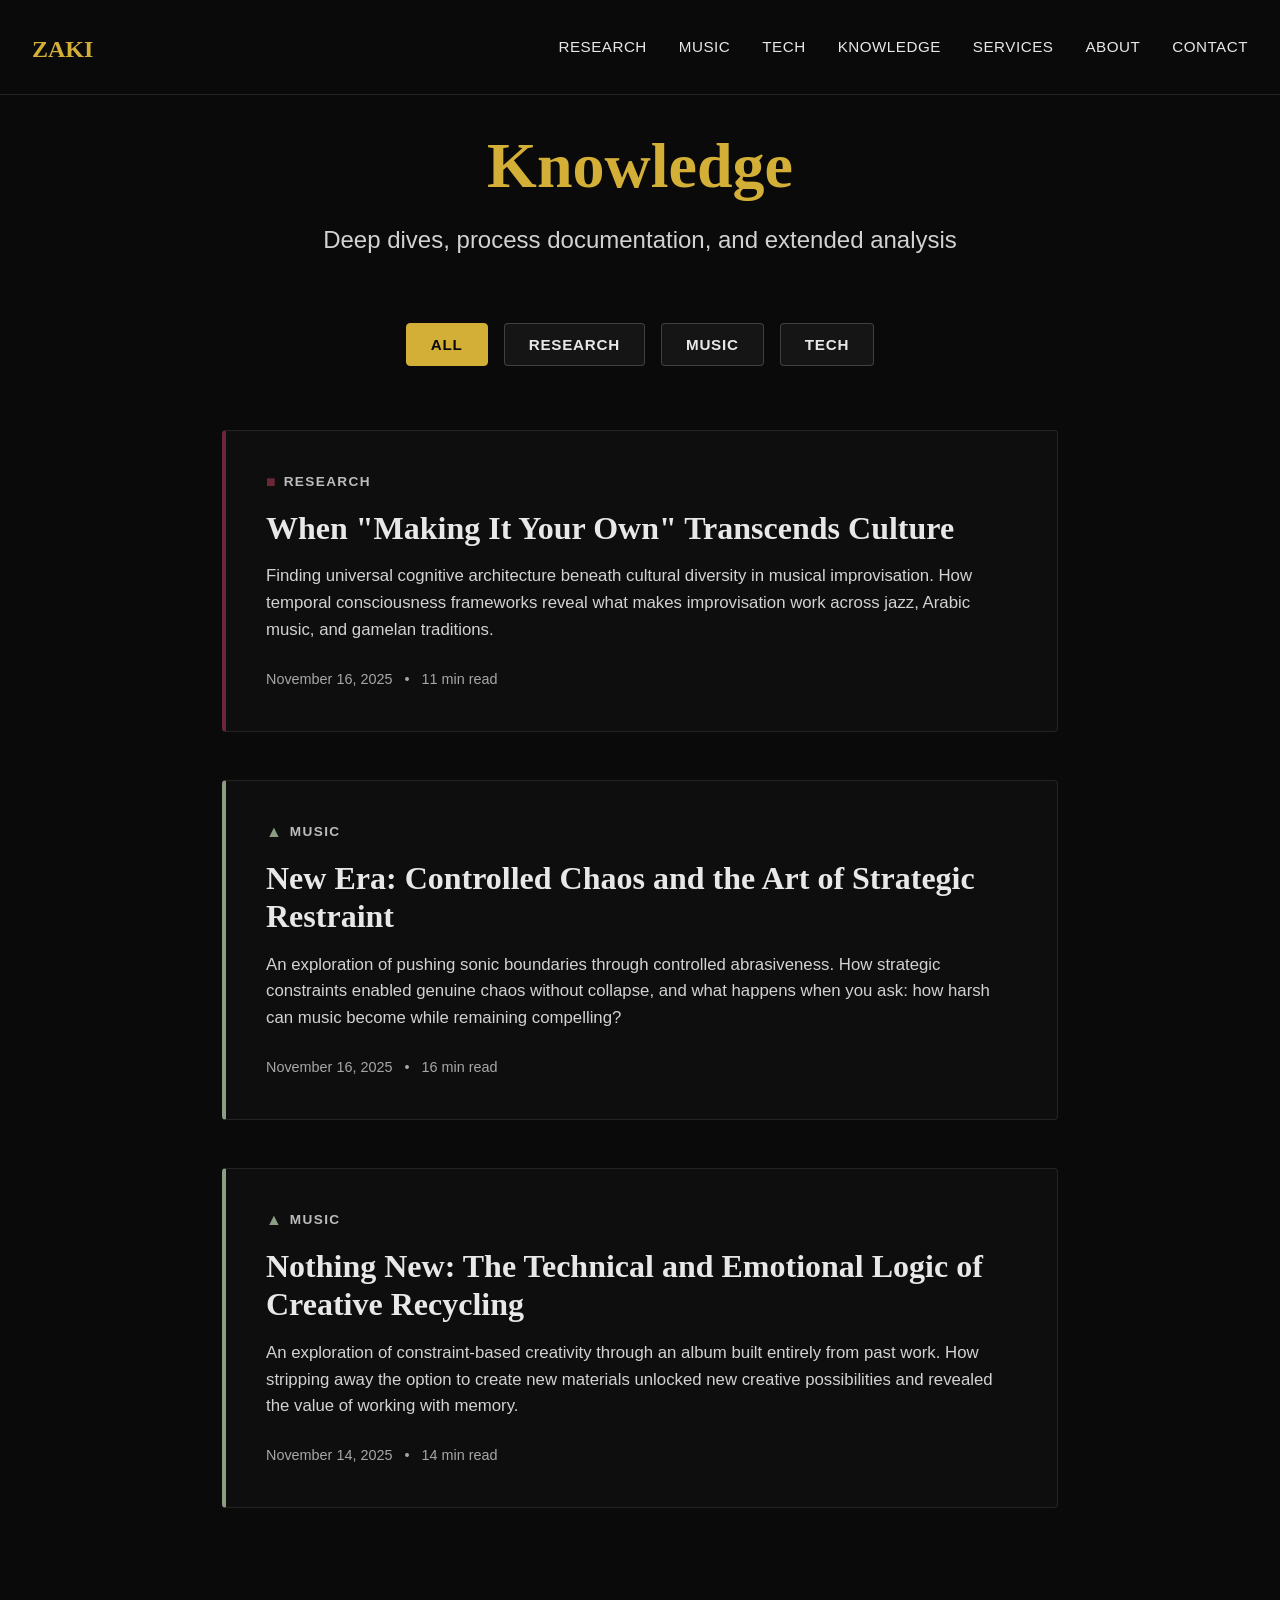
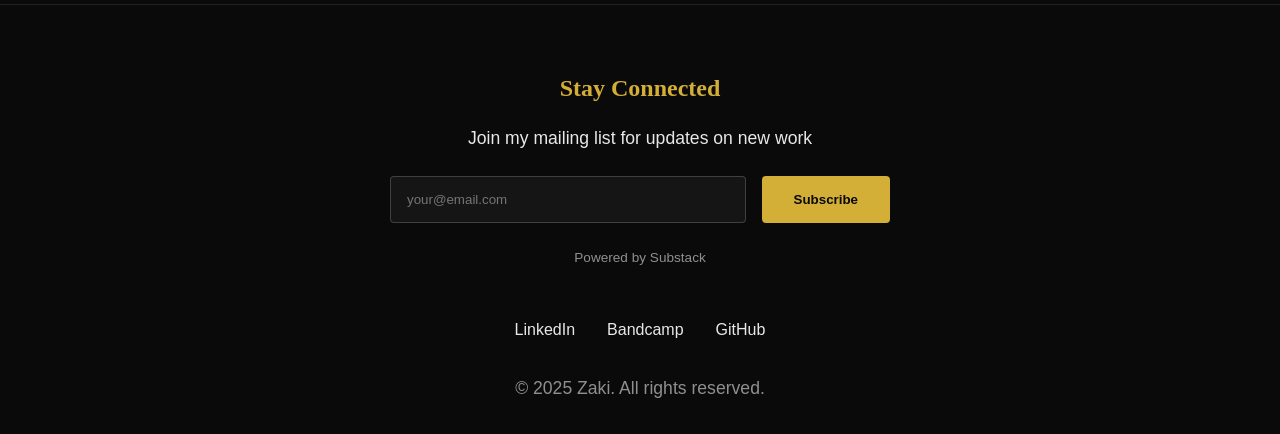
==== knowledge/index.html @ c8c3ac88 "Complete favicon implementation with all required files - Added favicon.ico to root directory for br" ====
<!DOCTYPE html>
<html lang="en">
<head>
  <meta charset="UTF-8">
  <meta name="viewport" content="width=device-width, initial-scale=1.0">
  <title>Knowledge - Zaki</title>

  <!-- Primary Meta Tags -->
  <meta name="title" content="Knowledge - Zaki">
  <meta name="description" content="Deep dives, process documentation, and extended analysis on research, music, and technology.">
  <meta name="keywords" content="research writing, music production, technical documentation, case studies, album notes, project analysis">
  <meta name="author" content="Zaki">
  <meta name="robots" content="index, follow">

  <!-- Security Headers -->
  <meta http-equiv="Content-Security-Policy" content="default-src 'self'; script-src 'self' https://cdnjs.cloudflare.com https://assets.calendly.com; style-src 'self' https://fonts.googleapis.com https://cdnjs.cloudflare.com; font-src 'self' https://fonts.gstatic.com; img-src 'self' data: https:; connect-src 'self' https://assets.calendly.com; frame-src https://calendly.com;">

  <!-- Open Graph / Facebook -->
  <meta property="og:type" content="website">
  <meta property="og:url" content="https://scilentsymphony.github.io/portfolio/knowledge/">
  <meta property="og:title" content="Knowledge - Zaki">
  <meta property="og:description" content="Deep dives, process documentation, and extended analysis on research, music, and technology.">
  <meta property="og:image" content="https://scilentsymphony.github.io/portfolio/images/og-image.jpg">

  <!-- Twitter -->
  <meta property="twitter:card" content="summary_large_image">
  <meta property="twitter:url" content="https://scilentsymphony.github.io/portfolio/knowledge/">
  <meta property="twitter:title" content="Knowledge - Zaki">
  <meta property="twitter:description" content="Deep dives, process documentation, and extended analysis on research, music, and technology.">
  <meta property="twitter:image" content="https://scilentsymphony.github.io/portfolio/images/og-image.jpg">

  <!-- Additional SEO -->
  <link rel="canonical" href="https://scilentsymphony.github.io/portfolio/knowledge/">

  <!-- Resource Hints for Performance -->
  <link rel="dns-prefetch" href="https://fonts.googleapis.com">
  <link rel="dns-prefetch" href="https://cdnjs.cloudflare.com">
  <link rel="preconnect" href="https://fonts.gstatic.com" crossorigin>
  <link rel="preconnect" href="https://cdnjs.cloudflare.com" crossorigin>

  <!-- Preload Critical Assets -->
  <link rel="preload" href="../css/style.css" as="style">
  <link rel="preload" href="css/knowledge.css" as="style">
  <link rel="preload" href="https://fonts.googleapis.com/css2?family=Inter:wght@400;600&family=Playfair+Display:wght@400;700&display=swap" as="style">

  <!-- Favicon -->
  <link rel="icon" type="image/x-icon" href="/favicon.ico">
  <link rel="icon" type="image/svg+xml" href="../images/favicon.svg">
  <link rel="icon" type="image/png" sizes="32x32" href="../images/favicon-32x32.png">
  <link rel="icon" type="image/png" sizes="16x16" href="../images/favicon-16x16.png">
  <link rel="apple-touch-icon" sizes="180x180" href="../images/apple-touch-icon.png">
  <link rel="manifest" href="/site.webmanifest">

  <!-- Google Fonts -->
  <link rel="preconnect" href="https://fonts.googleapis.com">
  <link rel="preconnect" href="https://fonts.gstatic.com" crossorigin>
  <link href="https://fonts.googleapis.com/css2?family=Playfair+Display:wght@400;700&family=Inter:wght@400;600&display=swap" rel="stylesheet">

  <!-- Stylesheets -->
  <link rel="stylesheet" href="../css/style.css">
  <link rel="stylesheet" href="css/knowledge.css">
</head>
<body class="knowledge">
  <!-- Skip Link for Accessibility -->
  <a href="#main-content" class="skip-link">Skip to main content</a>

  <!-- Desktop Navigation -->
  <nav id="mainNav" class="nav-expanded" aria-label="Main navigation">
    <div class="nav-container">
      <a href="../index.html" class="nav-logo">ZAKI<span class="nav-shape" data-page="knowledge">◆</span></a>
      <ul class="nav-links">
        <li><a href="../research.html">RESEARCH</a></li>
        <li><a href="../music.html">MUSIC</a></li>
        <li><a href="../tech.html">TECH</a></li>
        <li><a href="index.html" class="active" aria-current="page">KNOWLEDGE</a></li>
        <li><a href="../services.html">SERVICES</a></li>
        <li><a href="../about.html">ABOUT</a></li>
        <li><a href="../contact.html">CONTACT</a></li>
      </ul>
    </div>
  </nav>

  <main id="main-content">
    <!-- Header Section -->
    <section class="knowledge-header">
      <h1>Knowledge</h1>
      <p class="page-subtitle">Deep dives, process documentation, and extended analysis</p>
    </section>

    <!-- Filter Section -->
    <section class="filter-section">
      <div class="filter-buttons" role="group" aria-label="Filter posts by category">
        <button class="filter-btn active" data-filter="all" aria-pressed="true">All</button>
        <button class="filter-btn" data-filter="research" aria-pressed="false">Research</button>
        <button class="filter-btn" data-filter="music" aria-pressed="false">Music</button>
        <button class="filter-btn" data-filter="tech" aria-pressed="false">Tech</button>
      </div>
    </section>

    <!-- Post Listing -->
    <section class="posts-container">
      <div class="posts-grid">

        <!-- Research Post -->
        <article class="post-card" data-category="research">
          <a href="making-it-your-own.html" class="post-card-link">
            <div class="post-card-content">
              <div class="post-category">
                <span class="category-icon" aria-hidden="true">■</span>
                <span class="category-label">Research</span>
              </div>
              <h2 class="post-title">When "Making It Your Own" Transcends Culture</h2>
              <p class="post-excerpt">Finding universal cognitive architecture beneath cultural diversity in musical improvisation. How temporal consciousness frameworks reveal what makes improvisation work across jazz, Arabic music, and gamelan traditions.</p>
              <div class="post-meta">
                <time datetime="2025-11-16">November 16, 2025</time>
                <span aria-hidden="true">•</span>
                <span>11 min read</span>
              </div>
            </div>
          </a>
        </article>

        <!-- Music Post -->
        <article class="post-card" data-category="music">
          <a href="new-era.html" class="post-card-link">
            <div class="post-card-content">
              <div class="post-category">
                <span class="category-icon" aria-hidden="true">▲</span>
                <span class="category-label">Music</span>
              </div>
              <h2 class="post-title">New Era: Controlled Chaos and the Art of Strategic Restraint</h2>
              <p class="post-excerpt">An exploration of pushing sonic boundaries through controlled abrasiveness. How strategic constraints enabled genuine chaos without collapse, and what happens when you ask: how harsh can music become while remaining compelling?</p>
              <div class="post-meta">
                <time datetime="2025-11-16">November 16, 2025</time>
                <span aria-hidden="true">•</span>
                <span>16 min read</span>
              </div>
            </div>
          </a>
        </article>

        <!-- Music Post -->
        <article class="post-card" data-category="music">
          <a href="nothing-new.html" class="post-card-link">
            <div class="post-card-content">
              <div class="post-category">
                <span class="category-icon" aria-hidden="true">▲</span>
                <span class="category-label">Music</span>
              </div>
              <h2 class="post-title">Nothing New: The Technical and Emotional Logic of Creative Recycling</h2>
              <p class="post-excerpt">An exploration of constraint-based creativity through an album built entirely from past work. How stripping away the option to create new materials unlocked new creative possibilities and revealed the value of working with memory.</p>
              <div class="post-meta">
                <time datetime="2025-11-14">November 14, 2025</time>
                <span aria-hidden="true">•</span>
                <span>14 min read</span>
              </div>
            </div>
          </a>
        </article>

      </div>
    </section>
  </main>

  <footer>
    <!-- Email Signup -->
    <div class="email-signup">
      <h3>Stay Connected</h3>
      <p>Join my mailing list for updates on new work</p>
      <form action="https://your-substack-url" method="post">
        <label for="email-subscribe" class="visually-hidden">Email address</label>
        <input id="email-subscribe" type="email" placeholder="your@email.com" required aria-label="Email address for newsletter">
        <button type="submit" class="btn btn-primary">Subscribe</button>
      </form>
      <p class="form-note">Powered by Substack</p>
    </div>

    <!-- Social Links -->
    <div class="social-links">
      <a href="https://www.linkedin.com/in/zaki-h-32036b279/" target="_blank" rel="noopener noreferrer" aria-label="LinkedIn profile">LinkedIn</a>
      <a href="https://scilentsymphony.bandcamp.com/" target="_blank" rel="noopener noreferrer" aria-label="Bandcamp music">Bandcamp</a>
      <a href="https://github.com/ScilentSymphony/portfolio" target="_blank" rel="noopener noreferrer" aria-label="GitHub projects">GitHub</a>
    </div>

    <!-- Copyright -->
    <div class="copyright">
      <p>&copy; 2025 Zaki. All rights reserved.</p>
    </div>
  </footer>

  <!-- Mobile Navigation -->
  <nav class="mobile-nav" aria-label="Mobile navigation">
    <a href="../index.html" class="mobile-nav-item">
      <span class="nav-icon" aria-hidden="true">●</span>
      <span>Home</span>
    </a>
    <a href="../research.html" class="mobile-nav-item">
      <span class="nav-icon" aria-hidden="true">■</span>
      <span>Research</span>
    </a>
    <a href="../music.html" class="mobile-nav-item">
      <span class="nav-icon" aria-hidden="true">▲</span>
      <span>Music</span>
    </a>
    <a href="../tech.html" class="mobile-nav-item">
      <span class="nav-icon" aria-hidden="true">⬡</span>
      <span>Tech</span>
    </a>
    <a href="index.html" class="mobile-nav-item active" aria-current="page">
      <span class="nav-icon" aria-hidden="true">◆</span>
      <span>Knowledge</span>
    </a>
    <a href="../services.html" class="mobile-nav-item">
      <span class="nav-icon" aria-hidden="true">⬟</span>
      <span>Services</span>
    </a>
    <a href="../about.html" class="mobile-nav-item">
      <span class="nav-icon" aria-hidden="true">◯</span>
      <span>About</span>
    </a>
    <a href="../contact.html" class="mobile-nav-item">
      <span class="nav-icon" aria-hidden="true">●</span>
      <span>Contact</span>
    </a>
  </nav>

  <!-- GSAP (loaded immediately - required by main.js) -->
  <script src="https://cdnjs.cloudflare.com/ajax/libs/gsap/3.12.2/gsap.min.js"></script>

  <!-- Main JavaScript (deferred for better page load performance) -->
  <script src="../js/main.js" defer></script>

  <!-- Filter Functionality -->
  <script src="../js/knowledge-filters.js" defer></script>
</body>
</html>
---- css/style.css ----
/* ===== PERFORMANCE OPTIMIZATION ===== */

/* Font loading optimization - prevent FOIT (Flash of Invisible Text) */
@font-face {
  font-family: 'Playfair Display';
  font-display: swap; /* Show fallback font immediately, swap when custom font loads */
}

@font-face {
  font-family: 'Inter';
  font-display: swap;
}

/* TODO BEFORE LAUNCH: Minify CSS
 * Use: https://cssminifier.com
 * Or CLI: npx csso style.css -o style.min.css
 * Update HTML links to style.min.css
 */

/* ===== CSS CUSTOM PROPERTIES ===== */
:root {
  --bg-primary: #0A0A0A;
  --text-primary: #E8E8E8;
  --accent-gold: #D4AF37;
  --accent-wine: #6B2737;
  --accent-sage: #8B9D83;
  --accent-steel: #4A5F7A;
  --font-display: 'Playfair Display', serif;
  --font-body: 'Inter', sans-serif;

  /* Repeated RGBA values */
  --bg-subtle: rgba(232, 232, 232, 0.02);
  --bg-card: rgba(232, 232, 232, 0.03);
  --bg-input: rgba(232, 232, 232, 0.05);
  --bg-icon: rgba(232, 232, 232, 0.1);
  --border-subtle: rgba(232, 232, 232, 0.1);
  --border-input: rgba(232, 232, 232, 0.2);

  /* Current page accent (overridden by page classes) */
  --current-accent: var(--accent-gold);
}

* {
  margin: 0;
  padding: 0;
  box-sizing: border-box;
}

/* ===== GLOBAL STYLES ===== */
html {
  scroll-behavior: smooth;
}

body {
  background: var(--bg-primary);
  color: var(--text-primary);
  font-family: var(--font-body);
  line-height: 1.6;
  min-height: 100vh;
  overflow-x: hidden;
}

a {
  text-decoration: none;
  color: inherit;
  transition: all 0.3s ease;
}

/* ===== IMAGE CONSTRAINTS ===== */
img {
  max-width: 100%;
  height: auto;
  display: block;
}

.headshot-placeholder,
.about-image img {
  max-width: 400px;
  width: 100%;
  height: auto;
}

.album-art,
.project-media {
  width: 100%;
  max-width: 600px;
  height: auto;
  aspect-ratio: 1; /* For album covers */
  object-fit: cover; /* Prevent stretching */
}

.project-media {
  aspect-ratio: 16/9; /* For project screenshots */
}

/* ===== UTILITY CLASSES ===== */
.visually-hidden {
  position: absolute;
  width: 1px;
  height: 1px;
  padding: 0;
  margin: -1px;
  overflow: hidden;
  clip: rect(0, 0, 0, 0);
  white-space: nowrap;
  border: 0;
}

.sr-only {
  position: absolute;
  width: 1px;
  height: 1px;
  padding: 0;
  margin: -1px;
  overflow: hidden;
  clip: rect(0, 0, 0, 0);
  white-space: nowrap;
  border-width: 0;
}

/* Skip Link for Accessibility */
.skip-link {
  position: absolute;
  top: -40px;
  left: 0;
  background: var(--accent-gold);
  color: var(--bg-primary);
  padding: 0.75rem 1rem;
  text-decoration: none;
  font-weight: 600;
  z-index: 1000;
  border-radius: 0 0 4px 0;
}

.skip-link:focus {
  top: 0;
  outline: 3px solid var(--text-primary);
  outline-offset: 2px;
}

/* Enhanced Focus Styles for Accessibility */
a:focus,
button:focus,
input:focus,
select:focus,
textarea:focus,
.btn:focus {
  outline: 3px solid var(--accent-gold);
  outline-offset: 2px;
}

/* Focus-visible for keyboard-only focus */
a:focus:not(:focus-visible),
button:focus:not(:focus-visible),
input:focus:not(:focus-visible),
select:focus:not(:focus-visible),
textarea:focus:not(:focus-visible) {
  outline: none;
}

a:focus-visible,
button:focus-visible,
input:focus-visible,
select:focus-visible,
textarea:focus-visible,
.btn:focus-visible {
  outline: 3px solid var(--accent-gold);
  outline-offset: 2px;
}

/* Navigation focus styles */
.nav-links a:focus-visible {
  outline: 3px solid var(--accent-gold);
  outline-offset: 4px;
}

.mobile-nav-item:focus-visible {
  outline: 3px solid var(--accent-gold);
  outline-offset: 2px;
}

/* Reusable card base */
.card-base {
  background: var(--bg-card);
  border: 1px solid var(--border-subtle);
  border-radius: 8px;
  padding: 2rem;
  transition: all 0.3s ease;
}

/* Reusable grid patterns */
.grid-3col {
  display: grid;
  grid-template-columns: repeat(auto-fit, minmax(250px, 1fr));
  gap: 2rem;
}

.grid-cards {
  display: grid;
  grid-template-columns: repeat(auto-fit, minmax(280px, 1fr));
  gap: 2rem;
}

/* ===== TYPOGRAPHY ===== */
h1 {
  font-family: var(--font-display);
  font-size: 4rem;
  line-height: 1.2;
}

h2 {
  font-family: var(--font-display);
  font-size: 2.5rem;
  margin-bottom: 2rem;
}

h3 {
  font-family: var(--font-display);
  font-size: 1.5rem;
}

p {
  font-size: 1.1rem;
  line-height: 1.6;
}

/* ===== BUTTONS ===== */
.btn {
  display: inline-block;
  padding: 1rem 2rem;
  border-radius: 4px;
  font-weight: 600;
  cursor: pointer;
  transition: all 0.3s ease;
  border: none;
  font-family: var(--font-body);
}

.btn-primary {
  background: var(--accent-gold);
  color: var(--bg-primary);
}

.btn-primary:hover {
  transform: translateY(-2px);
  box-shadow: 0 4px 12px rgba(212, 175, 55, 0.3);
}

.btn-secondary {
  background: transparent;
  border: 2px solid var(--accent-gold);
  color: var(--accent-gold);
}

.btn-secondary:hover {
  background: var(--accent-gold);
  color: var(--bg-primary);
}

/* ===== DESKTOP NAVIGATION ===== */
#mainNav {
  position: fixed;
  top: 0;
  left: 0;
  right: 0;
  z-index: 1000;
  background: var(--bg-primary);
  border-bottom: 1px solid rgba(232, 232, 232, 0.1);
  transition: all 0.4s ease;
  will-change: height; /* Performance optimization for collapse animation */
}

.nav-container {
  max-width: 1400px;
  margin: 0 auto;
  padding: 1.5rem 2rem;
  display: flex;
  justify-content: space-between;
  align-items: center;
}

.nav-logo {
  font-family: var(--font-display);
  font-size: 1.5rem;
  font-weight: 700;
  color: var(--accent-gold);
}

.nav-links {
  display: flex;
  list-style: none;
  gap: 2rem;
}

.nav-links a {
  color: var(--text-primary);
  font-size: 0.95rem;
  letter-spacing: 0.5px;
  position: relative;
}

.nav-links a:hover {
  color: var(--accent-gold);
}

.nav-links a::after {
  content: '';
  position: absolute;
  bottom: -5px;
  left: 0;
  width: 0;
  height: 2px;
  background: var(--accent-gold);
  transition: width 0.3s ease;
}

.nav-links a:hover::after {
  width: 100%;
}

/* Collapsed nav state */
#mainNav.nav-collapsed {
  /* Height and layout changes - let GSAP handle opacity and font-size */
}

#mainNav.nav-collapsed .nav-links {
  pointer-events: none; /* Disable clicking while collapsed, but let GSAP handle opacity */
}

/* Nav shape indicator (shows in collapsed state) */
.nav-shape {
  display: inline-block;
  font-size: 1.2em;
  margin-left: 0.5rem;
  opacity: 0;
  transform: scale(0.8);
  transition: all 0.3s ease;
}

#mainNav.nav-collapsed .nav-shape {
  opacity: 1;
  transform: scale(1);
}

.nav-shape:hover {
  transform: scale(1.1);
}

/* Page-specific nav shape colors */
body.home .nav-shape { color: var(--accent-gold); }
body.research .nav-shape { color: var(--accent-wine); }
body.music .nav-shape { color: var(--accent-sage); }
body.tech .nav-shape { color: var(--accent-steel); }
body.knowledge .nav-shape { color: var(--accent-gold); }
body.post-research .nav-shape,
body[data-category="research"] .nav-shape { color: var(--accent-wine); }
body.post-music .nav-shape,
body[data-category="music"] .nav-shape { color: var(--accent-sage); }
body.post-tech .nav-shape,
body[data-category="tech"] .nav-shape { color: var(--accent-steel); }
body.about .nav-shape { color: var(--accent-gold); }
body.services .nav-shape { color: var(--accent-gold); }
body.contact .nav-shape { color: var(--accent-gold); }

/* ===== HERO SECTION ===== */
.hero {
  min-height: 100vh;
  display: flex;
  flex-direction: column;
  justify-content: center;
  align-items: center;
  text-align: center;
  padding: 8rem 2rem 4rem;
}

.hero h1 {
  margin-bottom: 1rem;
  color: var(--accent-gold);
}

.tagline {
  font-size: 1.3rem;
  margin-bottom: 1rem;
  color: var(--text-primary);
}

.subtitle {
  font-size: 1.1rem;
  max-width: 600px;
  margin: 0 auto 3rem;
  opacity: 0.8;
}

.hero-cta {
  display: flex;
  gap: 1.5rem;
  flex-wrap: wrap;
  justify-content: center;
}

/* Hero Background Shapes Animation */
.hero {
  position: relative;
  overflow: hidden;
}

.hero-shapes {
  position: absolute;
  top: 0;
  left: 0;
  width: 100%;
  height: 100%;
  z-index: 0;
  pointer-events: none;
}

.hero > * {
  position: relative;
  z-index: 1;
}

.shape {
  position: absolute;
  opacity: 0.08;
  will-change: transform;
  border: 2px solid currentColor;
}

/* Shape size variations */
.shape-large {
  transform: scale(1.5);
}

.shape-medium {
  transform: scale(1);
}

.shape-small {
  transform: scale(0.5);
}

.shape-circle {
  width: 200px;
  height: 200px;
  border-radius: 50%;
  border: 2px solid currentColor;
}

.shape-square {
  width: 200px;
  height: 200px;
  border: 2px solid currentColor;
}

.shape-triangle {
  width: 0;
  height: 0;
  border-left: 100px solid transparent;
  border-right: 100px solid transparent;
  border-bottom: 173px solid currentColor;
}

.shape-hexagon {
  width: 200px;
  height: 115px;
  background: currentColor;
  position: relative;
}

.shape-hexagon::before,
.shape-hexagon::after {
  content: "";
  position: absolute;
  width: 0;
  border-left: 100px solid transparent;
  border-right: 100px solid transparent;
}

.shape-hexagon::before {
  bottom: 100%;
  border-bottom: 58px solid currentColor;
}

.shape-hexagon::after {
  top: 100%;
  border-top: 58px solid currentColor;
}

.shape-pentagon {
  width: 200px;
  height: 200px;
  border: 2px solid currentColor;
  clip-path: polygon(50% 0%, 100% 38%, 82% 100%, 18% 100%, 0% 38%);
}

/* Varied colors and positions for each shape instance */
.shape:nth-child(1) { color: var(--accent-gold); top: 10%; left: 5%; animation: float1 80s infinite ease-in-out; }
.shape:nth-child(2) { color: var(--accent-wine); top: 60%; right: 10%; animation: float2 100s infinite ease-in-out; }
.shape:nth-child(3) { color: var(--accent-sage); top: 30%; right: 15%; animation: float3 90s infinite ease-in-out; }
.shape:nth-child(4) { color: var(--accent-steel); top: 70%; left: 15%; animation: float4 110s infinite ease-in-out; }
.shape:nth-child(5) { color: var(--accent-gold); top: 15%; right: 30%; animation: float5 95s infinite ease-in-out; }
.shape:nth-child(6) { color: var(--accent-wine); top: 80%; left: 40%; animation: float1 85s infinite ease-in-out; }
.shape:nth-child(7) { color: var(--accent-sage); top: 5%; left: 50%; animation: float2 105s infinite ease-in-out; }
.shape:nth-child(8) { color: var(--accent-steel); top: 45%; right: 5%; animation: float3 95s infinite ease-in-out; }
.shape:nth-child(9) { color: var(--accent-gold); top: 25%; left: 25%; animation: float4 88s infinite ease-in-out; }
.shape:nth-child(10) { color: var(--accent-wine); top: 55%; right: 40%; animation: float5 102s infinite ease-in-out; }
.shape:nth-child(11) { color: var(--accent-sage); top: 35%; left: 60%; animation: float1 92s infinite ease-in-out; }
.shape:nth-child(12) { color: var(--accent-steel); top: 85%; right: 25%; animation: float2 98s infinite ease-in-out; }
.shape:nth-child(13) { color: var(--accent-gold); top: 20%; left: 75%; animation: float3 87s infinite ease-in-out; }
.shape:nth-child(14) { color: var(--accent-wine); top: 65%; left: 70%; animation: float4 103s infinite ease-in-out; }
.shape:nth-child(15) { color: var(--accent-sage); top: 50%; right: 55%; animation: float5 97s infinite ease-in-out; }

@keyframes float1 {
  0%, 100% { transform: translate(0, 0) rotate(0deg); }
  25% { transform: translate(30px, -40px) rotate(5deg); }
  50% { transform: translate(-20px, -60px) rotate(-3deg); }
  75% { transform: translate(40px, -30px) rotate(7deg); }
}

@keyframes float2 {
  0%, 100% { transform: translate(0, 0) rotate(15deg); }
  25% { transform: translate(-40px, 30px) rotate(20deg); }
  50% { transform: translate(30px, 50px) rotate(10deg); }
  75% { transform: translate(-25px, 20px) rotate(25deg); }
}

@keyframes float3 {
  0%, 100% { transform: translate(0, 0) rotate(0deg); }
  33% { transform: translate(-35px, 45px) rotate(-8deg); }
  66% { transform: translate(45px, -35px) rotate(8deg); }
}

@keyframes float4 {
  0%, 100% { transform: translate(0, 0) rotate(0deg); }
  25% { transform: translate(25px, -35px) rotate(-6deg); }
  50% { transform: translate(-30px, -50px) rotate(6deg); }
  75% { transform: translate(35px, -25px) rotate(-4deg); }
}

@keyframes float5 {
  0%, 100% { transform: translate(0, 0) rotate(0deg); }
  20% { transform: translate(-30px, -40px) rotate(4deg); }
  40% { transform: translate(40px, 30px) rotate(-5deg); }
  60% { transform: translate(-25px, 45px) rotate(6deg); }
  80% { transform: translate(30px, -35px) rotate(-4deg); }
}

/* ===== PAGE-SPECIFIC HERO ANIMATIONS ===== */

/* Base animation container */
.hero-bg-animation {
  position: absolute;
  top: 0;
  left: 0;
  width: 100%;
  height: 100%;
  z-index: 0;
  pointer-events: none;
  overflow: hidden;
}

/* RESEARCH PAGE - Flowfield Particle Animation */
.research-animation {
  opacity: 1;
}

.research-animation canvas {
  width: 100%;
  height: 100%;
  display: block;
  filter: blur(0.3px);
  contain: layout style paint;
}

/* MUSIC PAGE - Musical Note Animation */
.music-animation {
  overflow: hidden;
}

.note {
  position: absolute;
  font-size: 3rem;
  color: var(--accent-sage);
  opacity: 0.08;
  animation: floatNote 15s ease-in-out infinite;
  will-change: transform, opacity;
}

.note:nth-child(odd) { animation-direction: alternate; }
.note:nth-child(even) { animation-direction: alternate-reverse; }

.note:nth-child(1) { animation-delay: 0s; animation-duration: 14s; }
.note:nth-child(2) { animation-delay: 1s; animation-duration: 16s; }
.note:nth-child(3) { animation-delay: 2s; animation-duration: 15s; }
.note:nth-child(4) { animation-delay: 3s; animation-duration: 17s; }
.note:nth-child(5) { animation-delay: 0.5s; animation-duration: 14.5s; }
.note:nth-child(6) { animation-delay: 1.5s; animation-duration: 16.5s; }
.note:nth-child(7) { animation-delay: 2.5s; animation-duration: 15.5s; }
.note:nth-child(8) { animation-delay: 3.5s; animation-duration: 17.5s; }
.note:nth-child(9) { animation-delay: 0.75s; animation-duration: 14.75s; }
.note:nth-child(10) { animation-delay: 1.75s; animation-duration: 16.75s; }
.note:nth-child(11) { animation-delay: 2.75s; animation-duration: 15.75s; }
.note:nth-child(12) { animation-delay: 3.75s; animation-duration: 17.75s; }
.note:nth-child(13) { animation-delay: 1.25s; animation-duration: 14.25s; }
.note:nth-child(14) { animation-delay: 2.25s; animation-duration: 16.25s; }
.note:nth-child(15) { animation-delay: 3.25s; animation-duration: 15.25s; }
.note:nth-child(16) { animation-delay: 0.25s; animation-duration: 17.25s; }
.note:nth-child(17) { animation-delay: 1.5s; animation-duration: 14.5s; }
.note:nth-child(18) { animation-delay: 2.5s; animation-duration: 16.5s; }

.note-pos-1 { top: 10%; left: 5%; }
.note-pos-2 { top: 30%; left: 15%; }
.note-pos-3 { top: 50%; left: 8%; }
.note-pos-4 { top: 70%; left: 12%; }
.note-pos-5 { top: 20%; right: 10%; }
.note-pos-6 { top: 45%; right: 5%; }
.note-pos-7 { top: 65%; right: 15%; }
.note-pos-8 { top: 85%; right: 8%; }
.note-pos-9 { top: 15%; left: 40%; }
.note-pos-10 { top: 35%; left: 50%; }
.note-pos-11 { top: 55%; left: 45%; }
.note-pos-12 { top: 75%; left: 55%; }
.note-pos-13 { top: 25%; right: 35%; }
.note-pos-14 { top: 60%; right: 40%; }
.note-pos-15 { top: 80%; right: 45%; }
.note-pos-16 { top: 40%; left: 25%; }
.note-pos-17 { top: 90%; left: 70%; }
.note-pos-18 { top: 5%; right: 60%; }

@keyframes floatNote {
  0% { transform: translateY(0) rotate(0deg); opacity: 0.08; }
  50% { transform: translateY(-50px) rotate(15deg); opacity: 0.12; }
  100% { transform: translateY(0) rotate(0deg); opacity: 0.08; }
}

/* TECH PAGE - Deforming Grid Animation */
.tech-animation {
  opacity: 1;
}

.tech-animation canvas {
  width: 100%;
  height: 100%;
  display: block;
  filter: blur(0.25px);
  contain: layout style paint;
}

/* SERVICES PAGE - Blurred Morphing Blobs Animation */
.services-animation {
  overflow: hidden;
}

.blob {
  position: absolute;
  width: 40vw;
  height: 40vw;
  max-width: 650px;
  max-height: 650px;
  min-width: 260px;
  min-height: 260px;

  border-radius: 40% 60% 55% 45% / 55% 40% 60% 45%;
  filter: blur(40px);
  opacity: 0.75;
  mix-blend-mode: screen;
  transform-origin: center center;

  animation-timing-function: ease-in-out;
  animation-iteration-count: infinite;
  animation-direction: alternate;
  animation-play-state: running;
  will-change: transform, border-radius;
}

/* Pause blobs when page is not visible */
body:not(:focus-within) .blob {
  animation-play-state: paused;
}

/* Individual blob colors using portfolio accent colors */
.blob--1 { background: var(--accent-gold); }
.blob--2 { background: var(--accent-wine); }
.blob--3 { background: var(--accent-sage); }
.blob--4 { background: var(--accent-steel); }

/* Blob positioning via nth-child - cleaner than inline styles */
.blob:nth-child(1) {
  --x-start: -10vw; --y-start: -15vh;
  --x-mid: -5vw; --y-mid: -5vh;
  --x-end: 5vw; --y-end: -10vh;
  animation-name: blobDriftA;
  animation-duration: 42s;
  animation-delay: -8s;
}

.blob:nth-child(2) {
  --x-start: 35vw; --y-start: -20vh;
  --x-mid: 40vw; --y-mid: -10vh;
  --x-end: 30vw; --y-end: -5vh;
  opacity: 0.65;
  animation-name: blobDriftB;
  animation-duration: 55s;
  animation-delay: -18s;
}

.blob:nth-child(3) {
  --x-start: 0vw; --y-start: 10vh;
  --x-mid: -5vw; --y-mid: 15vh;
  --x-end: 5vw; --y-end: 20vh;
  opacity: 0.7;
  animation-name: blobDriftA;
  animation-duration: 60s;
  animation-delay: -30s;
}

.blob:nth-child(4) {
  --x-start: 25vw; --y-start: 40vh;
  --x-mid: 20vw; --y-mid: 50vh;
  --x-end: 30vw; --y-end: 55vh;
  opacity: 0.75;
  animation-name: blobDriftB;
  animation-duration: 48s;
  animation-delay: -12s;
}

.blob:nth-child(5) {
  --x-start: -20vw; --y-start: 35vh;
  --x-mid: -15vw; --y-mid: 45vh;
  --x-end: -10vw; --y-end: 50vh;
  opacity: 0.6;
  animation-name: blobDriftA;
  animation-duration: 70s;
  animation-delay: -25s;
}

/* Blob drift animations */
@keyframes blobDriftA {
  0% {
    transform:
      translate3d(var(--x-start), var(--y-start), 0)
      scale(1)
      rotate(0deg);
    border-radius: 40% 60% 55% 45% / 55% 40% 60% 45%;
  }
  50% {
    transform:
      translate3d(var(--x-mid, 0), var(--y-mid, 0), 0)
      scale(1.07)
      rotate(6deg);
    border-radius: 45% 55% 50% 50% / 50% 45% 55% 50%;
  }
  100% {
    transform:
      translate3d(var(--x-end), var(--y-end), 0)
      scale(0.98)
      rotate(-4deg);
    border-radius: 60% 40% 50% 50% / 50% 60% 40% 50%;
  }
}

@keyframes blobDriftB {
  0% {
    transform:
      translate3d(var(--x-start), var(--y-start), 0)
      scale(1.05)
      rotate(0deg);
    border-radius: 55% 45% 55% 45% / 50% 55% 45% 50%;
  }
  50% {
    transform:
      translate3d(var(--x-mid, 0), var(--y-mid, 0), 0)
      scale(1.15)
      rotate(-8deg);
    border-radius: 60% 40% 45% 55% / 55% 45% 55% 45%;
  }
  100% {
    transform:
      translate3d(var(--x-end), var(--y-end), 0)
      scale(0.96)
      rotate(5deg);
    border-radius: 45% 55% 60% 40% / 40% 60% 45% 55%;
  }
}

/* ABOUT PAGE - Living Typography Background */
.bg-typography {
  position: fixed;
  inset: 0;
  overflow: hidden;
  z-index: -1;
  pointer-events: none;
  mix-blend-mode: lighten;
}

.bg-typography__word {
  position: absolute;
  font-family: "Playfair Display", "Times New Roman", "Georgia", serif;
  font-size: clamp(10px, 0.9vw, 14px);
  letter-spacing: 0.08em;
  text-transform: uppercase;
  opacity: 0.06;
  white-space: nowrap;
  color: var(--text-primary);
  transform: translate3d(0, 0, 0);
  animation-name: driftWord;
  animation-timing-function: ease-in-out;
  animation-iteration-count: infinite;
  animation-direction: alternate;
  animation-duration: var(--dur, 24s);
  animation-delay: var(--delay, 0s);
  animation-play-state: running;
  will-change: transform;
}

/* Pause typography when page is not visible */
body:not(:focus-within) .bg-typography__word {
  animation-play-state: paused;
}

.bg-typography__word--accent {
  opacity: 0.09;
  color: var(--accent-gold);
}

@keyframes driftWord {
  0% {
    transform: translate3d(0, 0, 0);
  }
  100% {
    transform: translate3d(var(--tx, 10px), var(--ty, -10px), 0);
  }
}

/* Mobile optimizations for page animations */
@media (max-width: 768px) {
  .research-animation {
    opacity: 0.7;
  }

  .note {
    font-size: 2rem;
    opacity: 0.06;
  }

  .tech-animation {
    opacity: 0.8;
  }

  .blob {
    width: 50vw;
    height: 50vw;
    min-width: 200px;
    min-height: 200px;
    filter: blur(30px);
    opacity: 0.6;
  }

  /* Hide some blobs on mobile for performance (3 instead of 5) */
  .blob--mobile-hide {
    display: none;
  }

  .bg-typography__word {
    font-size: clamp(8px, 0.7vw, 11px);
    opacity: 0.04;
  }

  .bg-typography__word--accent {
    opacity: 0.06;
  }
}

/* ===== ACCESSIBILITY: Reduced Motion Support ===== */
@media (prefers-reduced-motion: reduce) {
  /* Disable all background animations for users with motion sensitivity */
  .research-animation,
  .tech-animation,
  .services-animation,
  .bg-typography {
    display: none;
  }

  /* Disable blob animations */
  .blob {
    animation: none !important;
    opacity: 0.02 !important;
  }

  /* Disable typography drift */
  .bg-typography__word {
    animation: none !important;
    opacity: 0.02 !important;
  }

  /* Disable musical note animations */
  .note {
    animation: none !important;
    opacity: 0.02 !important;
  }

  /* Keep essential UI animations but reduce duration */
  .category-card,
  .project-card,
  .release-card,
  .package-card,
  .testimonial-card,
  .faq-item,
  .about-card {
    transition-duration: 0.05s !important;
  }

  /* Disable GSAP animations via CSS */
  * {
    animation-duration: 0.01s !important;
    animation-iteration-count: 1 !important;
    transition-duration: 0.01s !important;
  }
}

/* ===== WORK CATEGORIES ===== */
.work-categories {
  padding: 6rem 2rem;
  max-width: 1200px;
  margin: 0 auto;
}

.work-categories h2 {
  text-align: center;
  margin-bottom: 4rem;
  color: var(--accent-gold);
}

.categories-grid {
  display: grid;
  grid-template-columns: repeat(auto-fit, minmax(280px, 1fr));
  gap: 2rem;
}

.category-card {
  display: block;
  background: var(--bg-card);
  border: 1px solid var(--border-subtle);
  border-radius: 8px;
  padding: 2rem;
  transition: all 0.3s ease;
  cursor: pointer;
  text-decoration: none;
  color: inherit;
}

.category-card:hover,
.category-card:focus-within {
  transform: translateY(-8px);
  border-color: var(--accent-gold);
  box-shadow: 0 8px 24px rgba(0, 0, 0, 0.4);
  will-change: transform; /* Only use when actively animating */
}

.card-icon {
  width: 60px;
  height: 60px;
  margin-bottom: 1.5rem;
  background: var(--accent-gold);
  border-radius: 8px;
}

.category-card h3 {
  margin-bottom: 1rem;
  color: var(--accent-gold);
  font-family: var(--font-display);
  font-size: 1.5rem;
}

.category-card p {
  font-size: 0.95rem;
  margin-bottom: 0;
  line-height: 1.6;
  opacity: 0.9;
}

/* ===== CURRENT FOCUS ===== */
.current-focus {
  padding: 4rem 2rem;
  max-width: 800px;
  margin: 0 auto;
  text-align: center;
}

.current-focus h2 {
  color: var(--accent-gold);
  margin-bottom: 1.5rem;
}

/* ===== FOOTER ===== */
footer {
  padding: 4rem 2rem 2rem;
  border-top: 1px solid rgba(232, 232, 232, 0.1);
}

.email-signup {
  max-width: 500px;
  margin: 0 auto 3rem;
  text-align: center;
}

.email-signup h3 {
  margin-bottom: 1rem;
  color: var(--accent-gold);
}

/* Override for knowledge article pages to match article theme */
body.post-research .email-signup h3,
body.post-music .email-signup h3,
body.post-tech .email-signup h3 {
  color: var(--page-accent);
}

.email-signup form {
  display: flex;
  gap: 1rem;
  margin: 1.5rem 0;
}

.email-signup input {
  flex: 1;
  padding: 0.8rem 1rem;
  background: var(--bg-input);
  border: 1px solid var(--border-input);
  border-radius: 4px;
  color: var(--text-primary);
  font-family: var(--font-body);
}

.email-signup input:focus {
  outline: none;
  border-color: var(--accent-gold);
}

.form-note {
  font-size: 0.85rem;
  opacity: 0.6;
}

.social-links {
  display: flex;
  justify-content: center;
  gap: 2rem;
  margin-bottom: 2rem;
}

.social-links a {
  color: var(--text-primary);
  transition: color 0.3s ease;
}

.social-links a:hover {
  color: var(--accent-gold);
}

.copyright {
  text-align: center;
  font-size: 0.9rem;
  opacity: 0.6;
}

/* ===== MOBILE NAVIGATION ===== */
.mobile-nav {
  display: none;
  position: fixed;
  bottom: 0;
  left: 0;
  right: 0;
  background: rgba(10, 10, 10, 0.95);
  backdrop-filter: blur(10px);
  border-top: 1px solid rgba(232, 232, 232, 0.1);
  padding: 0.5rem 0;
  z-index: 1000;
}

.mobile-nav-item {
  display: flex;
  flex-direction: column;
  align-items: center;
  gap: 0.3rem;
  padding: 0.5rem;
  color: var(--text-primary);
  font-size: 0.75rem;
  transition: color 0.3s ease;
}

.mobile-nav-item.active {
  color: var(--accent-gold);
}

.mobile-nav .nav-icon {
  font-size: 1.5rem;
  line-height: 1;
  opacity: 0.6;
  transition: all 0.3s ease;
}

.mobile-nav-item.active .nav-icon {
  opacity: 1;
  transform: scale(1.1);
}

/* Page-specific mobile nav colors */
body.home .mobile-nav-item:nth-child(1) .nav-icon,
body.research .mobile-nav-item:nth-child(2) .nav-icon,
body.music .mobile-nav-item:nth-child(3) .nav-icon,
body.tech .mobile-nav-item:nth-child(4) .nav-icon,
body.knowledge .mobile-nav-item:nth-child(5) .nav-icon,
body.services .mobile-nav-item:nth-child(6) .nav-icon,
body.about .mobile-nav-item:nth-child(7) .nav-icon,
body.contact .mobile-nav-item:nth-child(8) .nav-icon {
  color: var(--accent-gold);
}

body.research .mobile-nav-item:nth-child(2) .nav-icon { color: var(--accent-wine); }
body.music .mobile-nav-item:nth-child(3) .nav-icon { color: var(--accent-sage); }
body.tech .mobile-nav-item:nth-child(4) .nav-icon { color: var(--accent-steel); }
body.knowledge .mobile-nav-item:nth-child(5) .nav-icon,
body.post-research .mobile-nav-item:nth-child(5) .nav-icon,
body[data-category="research"] .mobile-nav-item:nth-child(5) .nav-icon { color: var(--accent-gold); }
body.post-music .mobile-nav-item:nth-child(5) .nav-icon,
body[data-category="music"] .mobile-nav-item:nth-child(5) .nav-icon { color: var(--accent-sage); }
body.post-tech .mobile-nav-item:nth-child(5) .nav-icon,
body[data-category="tech"] .mobile-nav-item:nth-child(5) .nav-icon { color: var(--accent-steel); }

/* ===== RESPONSIVE (MOBILE) ===== */
@media (max-width: 768px) {
  /* Hide desktop nav links */
  .nav-links {
    display: none;
  }

  /* Show mobile nav */
  .mobile-nav {
    display: flex;
    justify-content: space-around;
  }

  /* Adjust hero */
  .hero {
    padding: 6rem 1.5rem 8rem;
  }

  .hero h1 {
    font-size: 2.5rem;
  }

  h2 {
    font-size: 2rem;
  }

  /* Reduce section padding */
  .work-categories {
    padding: 4rem 1.5rem;
  }

  /* Categories grid - single column */
  .categories-grid {
    grid-template-columns: 1fr;
  }

  /* Email form - stack vertically */
  .email-signup form {
    flex-direction: column;
  }

  /* Footer needs extra bottom padding for mobile nav */
  footer {
    padding-bottom: 6rem;
  }
}

/* ===== RESEARCH PAGE SPECIFIC ===== */
body.research {
  --current-accent: var(--accent-wine);
}

body.research .hero h1 {
  color: var(--accent-wine);
}

body.research h2 {
  color: var(--current-accent);
}

body.research .btn-primary {
  background: var(--current-accent);
}

body.research .btn-primary:hover {
  box-shadow: 0 4px 12px rgba(107, 39, 55, 0.3);
}

.page-subtitle {
  text-align: center;
  font-size: 1.2rem;
  max-width: 700px;
  margin: 1rem auto 0;
  opacity: 0.9;
}

.featured-work {
  padding: 4rem 2rem;
  max-width: 1000px;
  margin: 0 auto;
}

.thesis-feature {
  display: grid;
  grid-template-columns: 1fr 2fr;
  gap: 3rem;
  align-items: start;
  margin-top: 2rem;
}

.thesis-image {
  aspect-ratio: 1;
  background: var(--bg-input);
  border: 1px solid var(--border-subtle);
  border-radius: 8px;
}

.thesis-content h3 {
  font-size: 2rem;
  margin-bottom: 0.5rem;
  color: var(--current-accent);
}

.thesis-meta {
  font-size: 0.95rem;
  opacity: 0.7;
  margin-bottom: 1.5rem;
}

.thesis-highlights {
  list-style: none;
  margin: 1.5rem 0;
}

.thesis-highlights li {
  padding-left: 1.5rem;
  margin-bottom: 0.5rem;
  position: relative;
}

.thesis-highlights li::before {
  content: '→';
  position: absolute;
  left: 0;
  color: var(--accent-gold);
}

.research-interests {
  padding: 4rem 2rem;
  background: var(--bg-subtle);
}

.research-interests h2 {
  text-align: center;
  margin-bottom: 3rem;
}

.interests-grid {
  display: grid;
  grid-template-columns: repeat(auto-fit, minmax(250px, 1fr));
  gap: 2rem;
  max-width: 1000px;
  margin: 0 auto;
}

.interests-grid > div {
  padding: 2rem;
  background: var(--bg-card);
  border: 1px solid var(--border-subtle);
  border-radius: 8px;
}

.interests-grid h3 {
  color: var(--current-accent);
  margin-bottom: 1rem;
}

/* CV Definition List Styling */
.cv-list {
  margin: 1rem 0 1.5rem;
}

.cv-list dt {
  font-weight: 600;
  color: var(--accent-wine);
  margin-top: 1rem;
}

.cv-list dt:first-child {
  margin-top: 0;
}

.cv-list dd {
  margin-left: 0;
  margin-bottom: 0.5rem;
  color: var(--accent-wine);
  opacity: 0.9;
}

.academic-section {
  padding: 4rem 2rem;
  max-width: 800px;
  margin: 0 auto;
}

.cv-content {
  margin-top: 2rem;
}

.cv-content h3 {
  color: var(--accent-gold);
  margin-top: 2rem;
  margin-bottom: 1rem;
}

.cta-section {
  padding: 4rem 2rem;
  text-align: center;
  background: rgba(107, 39, 55, 0.05);
}

.cta-section h2 {
  margin-bottom: 1rem;
}

.cta-section p {
  margin-bottom: 2rem;
  opacity: 0.9;
}

/* Knowledge Base CTA */
.knowledge-cta {
  padding: 4rem 2rem;
  text-align: center;
  background: rgba(212, 175, 55, 0.05);
  border-top: 1px solid rgba(232, 232, 232, 0.1);
}

.knowledge-cta h2 {
  font-family: var(--font-display);
  font-size: 2rem;
  margin-bottom: 1rem;
  color: var(--accent-gold);
}

.knowledge-cta p {
  margin-bottom: 2rem;
  opacity: 0.9;
  max-width: 600px;
  margin-left: auto;
  margin-right: auto;
}

/* Work Card Styles (for unified Featured Work section) */
.work-card {
  background: rgba(232, 232, 232, 0.03);
  border: 1px solid rgba(232, 232, 232, 0.1);
  border-left: 4px solid var(--accent-wine);
  border-radius: 8px;
  padding: 2.5rem;
  margin-bottom: 2rem;
}

.work-card:last-child {
  margin-bottom: 0;
}

.work-content h3 {
  color: var(--accent-wine);
  font-size: 1.8rem;
  margin-bottom: 0.5rem;
}

.work-meta {
  font-size: 0.95rem;
  opacity: 0.7;
  margin-bottom: 1.5rem;
}

.work-highlights {
  list-style: none;
  margin: 1rem 0;
}

.work-highlights li {
  padding: 0.5rem 0 0.5rem 1.5rem;
  position: relative;
}

.work-highlights li::before {
  content: '→';
  position: absolute;
  left: 0;
  color: var(--accent-gold);
}

@media (max-width: 768px) {
  .thesis-feature {
    grid-template-columns: 1fr;
    gap: 2rem;
  }
}

/* ===== MUSIC PAGE SPECIFIC ===== */
body.music {
  --current-accent: var(--accent-sage);
}

body.music .hero h1 {
  color: var(--accent-sage);
}

body.music h2 {
  color: var(--current-accent);
}

body.music .btn-primary {
  background: var(--current-accent);
  color: var(--bg-primary);
}

body.music .btn-primary:hover {
  box-shadow: 0 4px 12px rgba(139, 157, 131, 0.3);
}

.section-intro {
  text-align: center;
  max-width: 700px;
  margin: 0 auto 3rem;
  opacity: 0.9;
}

.discography {
  padding: 4rem 2rem;
  max-width: 1200px;
  margin: 0 auto;
}

.discography h2 {
  text-align: center;
  margin-bottom: 3rem;
}

.releases-grid {
  display: grid;
  grid-template-columns: repeat(auto-fit, minmax(280px, 1fr));
  gap: 2rem;
  max-width: 1200px;
  margin: 3rem auto 0;
}

.release-card {
  background: var(--bg-card);
  border: 1px solid var(--border-subtle);
  border-radius: 8px;
  overflow: hidden;
  transition: transform 0.3s ease;
}

.release-card:hover,
.release-card:focus-within {
  transform: translateY(-8px);
  border-color: var(--current-accent);
  will-change: transform; /* Only use when actively animating */
}

.album-art {
  aspect-ratio: 1;
  background: var(--bg-icon);
  display: flex;
  align-items: center;
  justify-content: center;
  font-size: 3rem;
  color: var(--current-accent);
}

.release-card h3 {
  padding: 1rem 1.5rem 0.5rem;
  color: var(--current-accent);
}

.release-year {
  padding: 0 1.5rem;
  font-size: 0.9rem;
  opacity: 0.7;
}

.release-desc {
  padding: 0.5rem 1.5rem 1rem;
  font-size: 0.95rem;
  opacity: 0.9;
}

.release-links {
  padding: 0 1.5rem 1.5rem;
  display: flex;
  gap: 1rem;
  flex-wrap: wrap;
}

.release-links a {
  font-size: 0.9rem;
  color: var(--current-accent);
  padding: 0.5rem 1rem;
  border: 1px solid var(--current-accent);
  border-radius: 4px;
  transition: all 0.3s ease;
}

.release-links a:hover {
  background: var(--current-accent);
  color: var(--bg-primary);
}

.tools-process {
  padding: 4rem 2rem;
  background: var(--bg-subtle);
  max-width: 1000px;
  margin: 0 auto;
}

.tools-process h2 {
  text-align: left;
  margin-bottom: 1rem;
}

.process-grid {
  display: grid;
  grid-template-columns: repeat(auto-fit, minmax(250px, 1fr));
  gap: 2rem;
  margin-top: 3rem;
}

.process-grid > div {
  padding: 2rem;
  background: var(--bg-card);
  border: 1px solid var(--border-subtle);
  border-radius: 8px;
}

.process-grid h3 {
  color: var(--current-accent);
  margin-bottom: 1rem;
}

.featured-tracks {
  padding: 4rem 2rem;
  max-width: 900px;
  margin: 0 auto;
}

.players-container {
  display: flex;
  flex-direction: column;
  gap: 2rem;
  margin-top: 2rem;
}

.player-placeholder {
  padding: 3rem;
  background: var(--bg-card);
  border: 1px dashed var(--border-input);
  border-radius: 8px;
  text-align: center;
  opacity: 0.7;
}

.music-services {
  padding: 4rem 2rem;
  text-align: center;
  background: rgba(139, 157, 131, 0.05);
}

.music-services h2 {
  margin-bottom: 1rem;
}

.services-list {
  max-width: 500px;
  margin: 2rem auto;
  text-align: left;
  list-style: none;
}

.services-list li {
  padding: 0.75rem 1rem;
  margin-bottom: 0.5rem;
  background: var(--bg-card);
  border-left: 3px solid var(--current-accent);
  border-radius: 4px;
}

/* ===== TECH PAGE SPECIFIC ===== */
body.tech {
  --current-accent: var(--accent-steel);
}

body.tech h2 {
  color: var(--current-accent);
}

body.tech .btn-primary {
  background: var(--current-accent);
  color: var(--text-primary);
}

body.tech .btn-primary:hover {
  box-shadow: 0 4px 12px rgba(74, 95, 122, 0.3);
}

.project-showcases {
  padding: 4rem 2rem;
  max-width: 1200px;
  margin: 0 auto;
}

.project-showcases h2 {
  text-align: center;
  margin-bottom: 3rem;
}

.projects-grid {
  display: flex;
  flex-direction: column;
  gap: 4rem;
  margin-top: 3rem;
}

.project-card {
  display: grid;
  grid-template-columns: 2fr 3fr;
  gap: 3rem;
  align-items: center;
}

.project-card:nth-child(even) {
  direction: rtl;
}

.project-card:nth-child(even) > * {
  direction: ltr;
}

.project-media {
  aspect-ratio: 16/9;
  background: rgba(232, 232, 232, 0.05);
  border: 1px solid rgba(232, 232, 232, 0.1);
  border-radius: 8px;
  display: flex;
  align-items: center;
  justify-content: center;
  font-size: 2rem;
  color: var(--current-accent);
}

.project-content h3 {
  font-size: 1.8rem;
  color: var(--current-accent);
  margin-bottom: 0.5rem;
}

.project-meta {
  font-size: 0.9rem;
  opacity: 0.7;
  margin-bottom: 1rem;
}

.project-tech {
  list-style: none;
  display: flex;
  flex-wrap: wrap;
  gap: 0.5rem;
  margin: 1.5rem 0;
}

.project-tech li {
  padding: 0.4rem 0.8rem;
  background: rgba(74, 95, 122, 0.1);
  border: 1px solid rgba(74, 95, 122, 0.3);
  border-radius: 4px;
  font-size: 0.85rem;
  color: var(--current-accent);
}

.project-link {
  display: inline-block;
  color: var(--current-accent);
  font-weight: 600;
  margin-top: 1rem;
  transition: transform 0.3s ease;
}

.project-link:hover {
  transform: translateX(5px);
}

.technical-skills {
  padding: 4rem 2rem;
  background: var(--bg-subtle);
}

.technical-skills h2 {
  text-align: center;
  margin-bottom: 3rem;
}

.skills-grid {
  display: grid;
  grid-template-columns: repeat(auto-fit, minmax(250px, 1fr));
  gap: 2rem;
  max-width: 1200px;
  margin: 0 auto;
}

.skill-category {
  padding: 2rem;
  background: var(--bg-card);
  border: 1px solid var(--border-subtle);
  border-radius: 8px;
}

.skill-category h3 {
  color: var(--current-accent);
  margin-bottom: 1.5rem;
  font-size: 1.2rem;
}

.skill-category ul {
  list-style: none;
}

.skill-category li {
  padding: 0.5rem 0;
  padding-left: 1.5rem;
  position: relative;
  font-size: 0.95rem;
}

.skill-category li::before {
  content: '▹';
  position: absolute;
  left: 0;
  color: var(--current-accent);
}

.consulting-cta {
  padding: 4rem 2rem;
  text-align: center;
  background: rgba(74, 95, 122, 0.05);
}

.consulting-cta h2 {
  margin-bottom: 1rem;
}

.consulting-cta > p {
  max-width: 700px;
  margin: 0 auto 2rem;
  opacity: 0.9;
}

.consulting-areas {
  display: grid;
  grid-template-columns: repeat(auto-fit, minmax(250px, 1fr));
  gap: 1rem;
  max-width: 900px;
  margin: 2rem auto;
}

.consulting-areas div {
  padding: 1rem 1.5rem;
  background: var(--bg-card);
  border-left: 3px solid var(--current-accent);
  border-radius: 4px;
  text-align: left;
}

@media (max-width: 768px) {
  .project-card {
    grid-template-columns: 1fr;
    gap: 2rem;
  }

  .project-card:nth-child(even) {
    direction: ltr;
  }

  .skills-grid {
    grid-template-columns: 1fr;
  }
}

/* ==========================================
   SERVICES PAGE
   ========================================== */

body.services {
  --current-accent: var(--accent-gold);
}

/* Hero CTAs */
.hero-cta {
  display: flex;
  gap: 1.5rem;
  justify-content: center;
  margin-top: 2.5rem;
  flex-wrap: wrap;
}

.services-intro {
  max-width: 900px;
  margin: 0 auto 4rem;
  text-align: center;
}

.services-intro .intro-text {
  font-size: 1.25rem;
  line-height: 1.8;
  color: var(--text-muted);
}

/* Credentials Section */
.credentials {
  padding: 3rem 2rem;
  background: var(--bg-subtle);
  border-top: 1px solid var(--border-subtle);
  border-bottom: 1px solid var(--border-subtle);
  margin-bottom: 4rem;
}

.credentials-list {
  display: flex;
  justify-content: center;
  gap: 3rem;
  flex-wrap: wrap;
  margin-bottom: 2rem;
}

.credential-item {
  text-align: center;
  display: flex;
  flex-direction: column;
  gap: 0.5rem;
}

.credential-item strong {
  font-family: 'Playfair Display', serif;
  font-size: 1.5rem;
  color: var(--current-accent);
  font-weight: 700;
}

.credential-item span {
  font-size: 0.9rem;
  color: var(--text-muted);
}

.portfolio-links {
  text-align: center;
  margin-top: 1.5rem;
}

.portfolio-links p {
  font-size: 1rem;
  color: var(--text-muted);
}

.portfolio-links a {
  color: var(--current-accent);
  text-decoration: none;
  font-weight: 600;
  transition: opacity 0.3s ease;
}

.portfolio-links a:hover {
  opacity: 0.7;
}

/* Service Packages */
.service-packages {
  padding: 4rem 2rem;
  max-width: 1300px;
  margin: 0 auto 6rem;
}

.service-packages h2 {
  max-width: 1300px;
  margin-left: auto;
  margin-right: auto;
  padding-left: 2rem;
  padding-right: 2rem;
}

.packages-grid {
  display: grid;
  grid-template-columns: repeat(auto-fit, minmax(350px, 1fr));
  gap: 2rem;
  margin-top: 3rem;
  max-width: 1400px;
  margin-left: auto;
  margin-right: auto;
  padding: 0 2rem;
}

.package-card {
  background: var(--bg-card);
  border: 1px solid var(--border-subtle);
  border-radius: 8px;
  padding: 2.5rem;
  transition: transform 0.3s ease, border-color 0.3s ease;
  display: flex;
  flex-direction: column;
}

.package-card:hover,
.package-card:focus-within {
  transform: translateY(-4px);
  border-color: var(--current-accent);
  will-change: transform; /* Only use when actively animating */
}

.package-icon {
  width: 60px;
  height: 60px;
  background: var(--bg-icon);
  border-radius: 8px;
  margin-bottom: 1.5rem;
}

.package-card h3 {
  font-family: 'Playfair Display', serif;
  font-size: 1.75rem;
  margin-bottom: 1rem;
  color: var(--text-primary);
}

.package-description {
  color: var(--text-muted);
  margin-bottom: 1.5rem;
  line-height: 1.7;
}

.package-includes {
  list-style: none;
  margin: 1.5rem 0;
  padding: 0;
  flex-grow: 1;
}

.package-includes li {
  padding: 0.5rem 0;
  padding-left: 1.5rem;
  position: relative;
  color: var(--text-muted);
  line-height: 1.6;
}

.package-includes li::before {
  content: '✓';
  position: absolute;
  left: 0;
  color: var(--current-accent);
  font-weight: 600;
}

.package-pricing {
  font-size: 1.5rem;
  font-weight: 600;
  margin: 2rem 0 0.5rem;
  color: var(--text-primary);
}

.package-pricing .price {
  color: var(--current-accent);
  font-size: 2rem;
}

.pricing-note {
  font-size: 0.875rem;
  color: var(--text-muted);
  margin-bottom: 1.5rem;
}

.package-card .btn {
  margin-top: auto;
}

/* Music Package Accent */
.music-package:hover {
  border-color: var(--accent-sage);
}

.music-package .package-includes li::before {
  color: var(--accent-sage);
}

.music-package .price {
  color: var(--accent-sage);
}

/* Research Package Accent */
.research-package:hover {
  border-color: var(--accent-wine);
}

.research-package .package-includes li::before {
  color: var(--accent-wine);
}

.research-package .price {
  color: var(--accent-wine);
}

/* Tech Package Accent */
.tech-package:hover {
  border-color: var(--accent-steel);
}

.tech-package .package-includes li::before {
  color: var(--accent-steel);
}

.tech-package .price {
  color: var(--accent-steel);
}

/* Work Process */
.work-process {
  padding: 4rem 2rem;
  max-width: 1300px;
  margin: 0 auto 6rem;
}

.work-process h2 {
  max-width: 1300px;
  margin-left: auto;
  margin-right: auto;
  padding-left: 2rem;
  padding-right: 2rem;
}

.process-steps {
  display: grid;
  grid-template-columns: repeat(auto-fit, minmax(250px, 1fr));
  gap: 3rem;
  margin-top: 3rem;
  max-width: 1300px;
  margin-left: auto;
  margin-right: auto;
  padding: 0 2rem;
}

.process-step {
  position: relative;
  padding-top: 3rem;
}

.step-number {
  position: absolute;
  top: 0;
  left: 0;
  font-family: 'Playfair Display', serif;
  font-size: 3rem;
  font-weight: 700;
  color: var(--current-accent);
  opacity: 0.3;
  line-height: 1;
}

.process-step h3 {
  font-family: 'Playfair Display', serif;
  font-size: 1.5rem;
  margin-bottom: 0.75rem;
  color: var(--text-primary);
}

.process-step p {
  color: var(--text-muted);
  line-height: 1.7;
}

/* Testimonials */
.testimonials {
  padding: 4rem 2rem;
  max-width: 1300px;
  margin: 0 auto 6rem;
}

.testimonials h2 {
  max-width: 1300px;
  margin-left: auto;
  margin-right: auto;
  padding-left: 2rem;
  padding-right: 2rem;
}

.testimonials-grid {
  display: grid;
  grid-template-columns: repeat(auto-fit, minmax(300px, 1fr));
  gap: 2.5rem;
  margin-top: 3rem;
  max-width: 1300px;
  margin-left: auto;
  margin-right: auto;
  padding: 0 2rem;
}

.testimonial-card {
  background: var(--bg-card);
  border: 1px solid var(--border-subtle);
  border-radius: 8px;
  padding: 2rem;
  transition: border-color 0.3s ease;
}

.testimonial-card:hover {
  border-color: var(--current-accent);
}

.testimonial-text {
  font-style: italic;
  color: var(--text-muted);
  line-height: 1.8;
  margin-bottom: 1.5rem;
  font-size: 1.05rem;
}

.testimonial-author {
  font-size: 0.9rem;
  color: var(--text-muted);
  font-weight: 600;
}

/* Testimonial CTA */
.testimonial-cta {
  text-align: center;
  margin-top: 3rem;
  padding-top: 3rem;
  border-top: 1px solid var(--border-subtle);
}

.testimonial-cta .cta-text {
  font-size: 1.25rem;
  margin-bottom: 1.5rem;
  color: var(--text-primary);
  font-weight: 600;
}

/* Booking CTA */
.booking-cta {
  padding: 4rem 2rem;
  max-width: 1300px;
  margin: 0 auto 6rem;
  text-align: center;
}

.booking-cta h2 {
  margin-bottom: 1rem;
  max-width: 1300px;
  margin-left: auto;
  margin-right: auto;
  padding-left: 2rem;
  padding-right: 2rem;
}

.booking-cta > p {
  max-width: 700px;
  margin: 0 auto 3rem;
  font-size: 1.125rem;
  color: var(--text-muted);
}

.cta-options {
  display: grid;
  grid-template-columns: repeat(auto-fit, minmax(min(100%, 400px), 1fr));
  gap: 3rem;
  margin-top: 3rem;
  text-align: left;
}

.option-calendly,
.option-form {
  background: var(--bg-card);
  border: 1px solid var(--border-subtle);
  border-radius: 8px;
  padding: 2.5rem;
}

.option-calendly h3,
.option-form h3 {
  font-family: 'Playfair Display', serif;
  font-size: 1.75rem;
  margin-bottom: 1rem;
  color: var(--text-primary);
}

.option-calendly p,
.option-form p {
  color: var(--text-muted);
  margin-bottom: 1.5rem;
}

.calendly-embed-placeholder {
  background: var(--bg-subtle);
  border: 2px dashed var(--border-subtle);
  border-radius: 8px;
  padding: 3rem 2rem;
  text-align: center;
  color: var(--text-muted);
  margin: 1.5rem 0;
}

.calendly-embed {
  min-width: 320px;
  height: 700px;
}

.embed-note {
  font-size: 0.875rem;
  color: var(--text-muted);
  font-style: italic;
  margin-top: 1rem;
}

/* Inquiry Form */
.inquiry-form {
  display: flex;
  flex-direction: column;
  gap: 1.5rem;
}

.form-group {
  display: flex;
  flex-direction: column;
}

.form-group label {
  font-weight: 600;
  margin-bottom: 0.5rem;
  color: var(--text-primary);
  font-size: 0.95rem;
}

.form-group label span {
  color: var(--current-accent);
}

.form-group input,
.form-group select,
.form-group textarea {
  background: var(--bg-input);
  border: 1px solid var(--border-input);
  border-radius: 4px;
  padding: 0.875rem 1rem;
  color: var(--text-primary);
  font-family: 'Inter', sans-serif;
  font-size: 1rem;
  transition: border-color 0.3s ease, background 0.3s ease;
}

.form-group input:focus,
.form-group select:focus,
.form-group textarea:focus {
  outline: none;
  border-color: var(--current-accent);
  background: var(--bg-card);
}

/* Enhanced keyboard-only focus indicators */
.form-group input:focus-visible,
.form-group select:focus-visible,
.form-group textarea:focus-visible {
  outline: 3px solid var(--current-accent);
  outline-offset: 3px;
}

.form-group textarea {
  resize: vertical;
  min-height: 120px;
}

.form-group select {
  cursor: pointer;
  appearance: none;
  background-image: url("data:image/svg+xml,%3Csvg width='12' height='8' viewBox='0 0 12 8' fill='none' xmlns='http://www.w3.org/2000/svg'%3E%3Cpath d='M1 1L6 6L11 1' stroke='%23E8E8E8' stroke-width='2' stroke-linecap='round'/%3E%3C/svg%3E");
  background-repeat: no-repeat;
  background-position: right 1rem center;
  padding-right: 3rem;
}

.btn-large {
  padding: 1rem 2.5rem;
  font-size: 1.125rem;
}

/* Form Status Messages */
.form-status {
  padding: 1rem;
  border-radius: 4px;
  margin-bottom: 1.5rem;
  display: none;
  font-size: 0.95rem;
}

.form-status.error {
  display: block;
  background: rgba(220, 38, 38, 0.1);
  border: 1px solid rgba(220, 38, 38, 0.3);
  color: #fca5a5;
}

.form-status.success {
  display: block;
  background: rgba(34, 197, 94, 0.1);
  border: 1px solid rgba(34, 197, 94, 0.3);
  color: #86efac;
}

/* FAQ */
.faq {
  padding: 4rem 2rem;
  max-width: 1300px;
  margin: 0 auto 6rem;
}

.faq h2 {
  max-width: 1300px;
  margin-left: auto;
  margin-right: auto;
  padding-left: 2rem;
  padding-right: 2rem;
}

.faq-items {
  max-width: 1300px;
  margin: 3rem auto 0;
  padding: 0 2rem;
}

.faq-item {
  background: var(--bg-card);
  border: 1px solid var(--border-subtle);
  border-radius: 8px;
  padding: 2rem;
  margin-bottom: 1.5rem;
  transition: border-color 0.3s ease;
}

.faq-item:hover {
  border-color: var(--current-accent);
}

.faq-question {
  font-family: 'Playfair Display', serif;
  font-size: 1.25rem;
  margin-bottom: 1rem;
  color: var(--text-primary);
}

.faq-answer {
  color: var(--text-muted);
  line-height: 1.7;
  margin: 0;
}

/* FAQ CTA */
.faq-cta {
  text-align: center;
  margin-top: 3rem;
  padding: 2.5rem;
  background: var(--bg-card);
  border: 1px solid var(--border-subtle);
  border-radius: 8px;
  max-width: 600px;
  margin-left: auto;
  margin-right: auto;
}

.faq-cta h3 {
  font-family: 'Playfair Display', serif;
  font-size: 1.75rem;
  margin-bottom: 1rem;
  color: var(--text-primary);
}

.faq-cta p {
  color: var(--text-muted);
  margin-bottom: 1.5rem;
  font-size: 1.05rem;
}

/* Responsive - Services Page */
@media (max-width: 768px) {
  .packages-grid {
    grid-template-columns: 1fr;
  }

  .cta-options {
    grid-template-columns: 1fr;
  }

  .process-steps {
    grid-template-columns: 1fr;
    gap: 2.5rem;
  }

  .testimonials-grid {
    grid-template-columns: 1fr;
  }
}

/* ==========================================
   ABOUT PAGE
   ========================================== */

body.about {
  --current-accent: var(--accent-gold);
}

.about-intro {
  padding: 3rem 2rem 4rem;
  max-width: 1100px;
  margin: 0 auto;
}

.intro-content {
  display: grid;
  grid-template-columns: 1fr 2fr;
  gap: 4rem;
  align-items: start;
}

.about-image {
  position: sticky;
  top: 120px;
}

.headshot-placeholder {
  width: 100%;
  aspect-ratio: 1;
  background: var(--bg-input);
  border: 2px solid var(--border-subtle);
  border-radius: 12px;
  display: flex;
  align-items: center;
  justify-content: center;
  font-size: 1rem;
  color: var(--current-accent);
  text-align: center;
  padding: 2rem;
}

.about-text h2 {
  margin-bottom: 1.5rem;
  font-size: 2.5rem;
}

.about-text p {
  font-size: 1.1rem;
  line-height: 1.7;
  margin-bottom: 1.5rem;
  opacity: 0.95;
}

.background-highlights {
  padding: 4rem 2rem;
  background: var(--bg-subtle);
}

.background-highlights h2 {
  text-align: center;
  margin-bottom: 3rem;
}

.highlights-grid {
  display: grid;
  grid-template-columns: repeat(auto-fit, minmax(280px, 1fr));
  gap: 2rem;
  max-width: 1200px;
  margin: 0 auto;
}

.highlight-card {
  padding: 2rem;
  background: var(--bg-card);
  border: 1px solid var(--border-subtle);
  border-radius: 8px;
}

.highlight-card h3 {
  color: var(--current-accent);
  margin-bottom: 1.5rem;
  font-size: 1.3rem;
}

.highlight-card p {
  margin-bottom: 0.75rem;
  font-size: 0.95rem;
  line-height: 1.6;
  color: var(--text-muted);
}

.current-work {
  padding: 4rem 2rem;
  max-width: 1000px;
  margin: 0 auto;
}

.current-work h2 {
  text-align: center;
  margin-bottom: 3rem;
}

.current-items {
  display: flex;
  flex-direction: column;
  gap: 2rem;
}

.current-item {
  padding: 2rem;
  background: var(--bg-card);
  border-left: 4px solid var(--current-accent);
  border-radius: 8px;
}

.current-item h3 {
  color: var(--current-accent);
  margin-bottom: 0.75rem;
  font-size: 1.2rem;
}

.current-item p {
  line-height: 1.6;
  opacity: 0.9;
  color: var(--text-muted);
}

.values {
  padding: 4rem 2rem;
  background: var(--bg-subtle);
}

.values h2 {
  text-align: center;
  margin-bottom: 3rem;
}

.values-grid {
  display: grid;
  grid-template-columns: repeat(auto-fit, minmax(260px, 1fr));
  gap: 2rem;
  max-width: 1200px;
  margin: 0 auto;
}

.value-card {
  padding: 2rem;
  background: var(--bg-card);
  border: 1px solid var(--border-subtle);
  border-radius: 8px;
  text-align: center;
}

.value-card h3 {
  color: var(--current-accent);
  margin-bottom: 1rem;
  font-size: 1.2rem;
}

.value-card p {
  line-height: 1.6;
  opacity: 0.9;
  font-size: 0.95rem;
  color: var(--text-muted);
}

.personal-section {
  padding: 4rem 2rem;
  max-width: 800px;
  margin: 0 auto;
  text-align: center;
}

.personal-section h2 {
  margin-bottom: 1.5rem;
}

.personal-section p {
  font-size: 1.1rem;
  line-height: 1.7;
  opacity: 0.95;
  color: var(--text-muted);
}

.about-cta {
  padding: 4rem 2rem;
  text-align: center;
  background: rgba(212, 175, 55, 0.05);
}

.about-cta h2 {
  margin-bottom: 1rem;
}

.about-cta > p {
  max-width: 700px;
  margin: 0 auto 2rem;
  font-size: 1.1rem;
  opacity: 0.9;
  color: var(--text-muted);
}

.cta-buttons {
  display: flex;
  gap: 1.5rem;
  justify-content: center;
  flex-wrap: wrap;
}

/* Responsive - About Page */
@media (max-width: 768px) {
  .intro-content {
    grid-template-columns: 1fr;
    gap: 2rem;
  }

  .about-image {
    position: static;
  }

  .about-text h2 {
    font-size: 2rem;
  }

  .highlights-grid,
  .values-grid {
    grid-template-columns: 1fr;
  }
}

/* ==========================================
   CONTACT PAGE
   ========================================== */

body.contact {
  --current-accent: var(--accent-gold);
}

.contact-methods {
  padding: 3rem 2rem 2rem;
  max-width: 1100px;
  margin: 0 auto;
}

.methods-grid {
  display: grid;
  grid-template-columns: repeat(auto-fit, minmax(280px, 1fr));
  gap: 2rem;
}

.contact-option {
  padding: 2rem;
  background: var(--bg-card);
  border: 1px solid var(--border-subtle);
  border-radius: 8px;
  text-align: center;
}

.primary-option {
  border: 2px solid var(--current-accent);
  background: rgba(212, 175, 55, 0.05);
}

.contact-option h2 {
  font-size: 1.4rem;
  margin-bottom: 1rem;
}

.contact-option p {
  opacity: 0.9;
  line-height: 1.6;
  color: var(--text-muted);
  margin-bottom: 0.5rem;
}

.contact-option .btn {
  margin-top: 1rem;
}

.contact-form-section {
  padding: 4rem 2rem;
  max-width: 800px;
  margin: 0 auto;
}

.contact-form-section h2 {
  text-align: center;
  margin-bottom: 2rem;
}

.contact-form {
  background: var(--bg-card);
  border: 1px solid var(--border-subtle);
  border-radius: 12px;
  padding: 3rem;
}

.form-row {
  display: grid;
  grid-template-columns: 1fr 1fr;
  gap: 1.5rem;
  margin-bottom: 1.5rem;
}

.form-group.half {
  margin-bottom: 0;
}

.checkbox-group {
  flex-direction: row;
  align-items: center;
  gap: 0.75rem;
}

.checkbox-group input[type="checkbox"] {
  width: 18px;
  height: 18px;
  cursor: pointer;
  accent-color: var(--current-accent);
}

.checkbox-group label {
  font-weight: 400;
  cursor: pointer;
  margin-bottom: 0;
}

.contact-form .btn-large {
  width: 100%;
  padding: 1.2rem;
  font-size: 1.1rem;
  margin-top: 1rem;
}

.form-footer {
  text-align: center;
  font-size: 0.9rem;
  opacity: 0.7;
  margin-top: 1.5rem;
  line-height: 1.6;
  color: var(--text-muted);
}

.social-section {
  padding: 4rem 2rem;
  background: var(--bg-subtle);
}

.social-section h2 {
  text-align: center;
  margin-bottom: 3rem;
}

.social-links-extended {
  display: grid;
  grid-template-columns: repeat(auto-fit, minmax(240px, 1fr));
  gap: 2rem;
  max-width: 1000px;
  margin: 0 auto;
}

.social-link {
  padding: 2rem;
  background: var(--bg-card);
  border: 1px solid var(--border-subtle);
  border-radius: 8px;
  text-align: center;
  transition: all 0.3s ease;
  text-decoration: none;
  display: block;
}

.social-link:hover {
  transform: translateY(-5px);
  border-color: var(--current-accent);
  background: var(--bg-input);
}

.social-icon {
  display: block;
  width: 50px;
  height: 50px;
  background: var(--current-accent);
  border-radius: 50%;
  margin: 0 auto 1rem;
}

.social-label {
  display: block;
  font-size: 1.2rem;
  font-weight: 600;
  color: var(--current-accent);
  margin-bottom: 0.5rem;
}

.social-desc {
  font-size: 0.9rem;
  opacity: 0.8;
  color: var(--text-muted);
}

.availability-section {
  padding: 4rem 2rem;
  max-width: 900px;
  margin: 0 auto;
}

.availability-section h2 {
  text-align: center;
  margin-bottom: 3rem;
}

.availability-info {
  display: grid;
  grid-template-columns: 1fr 1fr;
  gap: 3rem;
}

.availability-item {
  padding: 2rem;
  background: var(--bg-card);
  border: 1px solid var(--border-subtle);
  border-radius: 8px;
}

.availability-item h3 {
  color: var(--current-accent);
  margin-bottom: 1rem;
  font-size: 1.2rem;
}

.availability-item p {
  margin-bottom: 0.75rem;
  line-height: 1.6;
  color: var(--text-muted);
}

/* Responsive - Contact Page */
@media (max-width: 768px) {
  .form-row {
    grid-template-columns: 1fr;
  }

  .contact-form {
    padding: 2rem 1.5rem;
  }

  .availability-info {
    grid-template-columns: 1fr;
  }

  .methods-grid {
    grid-template-columns: 1fr;
  }

  .social-links-extended {
    grid-template-columns: 1fr;
  }
}
---- knowledge/css/knowledge.css ----
/* ===== KNOWLEDGE BASE STYLES ===== */
/* Editorial minimalism: New Yorker meets Apple */

/* ===== COLOR SYSTEM ===== */
/* Default for knowledge archive page */
body.knowledge {
  --page-accent: var(--accent-gold);
}

/* Category-based accent colors (higher specificity to override default) */
body.knowledge.post-research,
body[data-category="research"] {
  --page-accent: var(--accent-wine);
}

body.knowledge.post-music,
body[data-category="music"] {
  --page-accent: var(--accent-sage);
}

body.knowledge.post-tech,
body[data-category="tech"] {
  --page-accent: var(--accent-steel);
}

/* ===== ARCHIVE PAGE STYLES ===== */

/* Header Section */
.knowledge-header {
  max-width: 900px;
  margin: 0 auto;
  padding: 8rem 2rem 4rem;
  text-align: center;
}

.knowledge-header h1 {
  font-family: var(--font-display);
  font-size: 4rem;
  font-weight: 700;
  margin-bottom: 1rem;
  color: var(--page-accent);
}

.knowledge-header .page-subtitle {
  font-size: 1.5rem;
  opacity: 0.9;
  color: var(--text-primary);
}

/* Filter Section */
.filter-section {
  max-width: 900px;
  margin: 0 auto 4rem;
  padding: 0 2rem;
}

.filter-buttons {
  display: flex;
  gap: 1rem;
  justify-content: center;
  flex-wrap: wrap;
}

.filter-btn {
  background: rgba(232, 232, 232, 0.05);
  border: 1px solid rgba(232, 232, 232, 0.2);
  color: var(--text-primary);
  padding: 0.75rem 1.5rem;
  font-family: var(--font-body);
  font-size: 0.95rem;
  font-weight: 600;
  text-transform: uppercase;
  letter-spacing: 0.05em;
  cursor: pointer;
  border-radius: 4px;
  transition: all 0.3s ease;
}

.filter-btn:hover {
  background: rgba(232, 232, 232, 0.1);
  border-color: rgba(232, 232, 232, 0.3);
  transform: translateY(-2px);
}

.filter-btn:focus {
  outline: 2px solid var(--page-accent);
  outline-offset: 2px;
}

.filter-btn.active {
  background: var(--page-accent);
  color: var(--bg-primary);
  border-color: var(--page-accent);
}

/* Posts Container */
.posts-container {
  max-width: 900px;
  margin: 0 auto;
  padding: 0 2rem 6rem;
}

.posts-grid {
  display: flex;
  flex-direction: column;
  gap: 3rem;
}

/* Post Cards */
.post-card {
  background: rgba(232, 232, 232, 0.02);
  border: 1px solid rgba(232, 232, 232, 0.1);
  border-left: 4px solid;
  border-radius: 4px;
  transition: all 0.3s ease;
  animation: fadeIn 0.5s ease-in-out;
}

.post-card[data-category="research"] {
  border-left-color: var(--accent-wine);
}

.post-card[data-category="music"] {
  border-left-color: var(--accent-sage);
}

.post-card[data-category="tech"] {
  border-left-color: var(--accent-steel);
}

.post-card:hover {
  background: rgba(232, 232, 232, 0.04);
  transform: translateY(-4px);
  box-shadow: 0 8px 24px rgba(0, 0, 0, 0.3);
}

.post-card-link {
  display: block;
  padding: 2.5rem;
  text-decoration: none;
  color: inherit;
}

.post-card-content {
  display: flex;
  flex-direction: column;
  gap: 1rem;
}

/* Category Labels */
.post-category {
  display: flex;
  align-items: center;
  gap: 0.5rem;
}

.category-icon {
  font-size: 1rem;
  line-height: 1;
}

.post-card[data-category="research"] .category-icon {
  color: var(--accent-wine);
}

.post-card[data-category="music"] .category-icon {
  color: var(--accent-sage);
}

.post-card[data-category="tech"] .category-icon {
  color: var(--accent-steel);
}

.category-label {
  font-family: var(--font-body);
  font-size: 0.85rem;
  font-weight: 600;
  text-transform: uppercase;
  letter-spacing: 0.1em;
  opacity: 0.8;
}

/* Post Title */
.post-title {
  font-family: var(--font-display);
  font-size: 2rem;
  font-weight: 700;
  line-height: 1.2;
  color: var(--text-primary);
  margin: 0;
  transition: color 0.3s ease;
}

.post-card:hover .post-title {
  color: var(--page-accent);
}

/* Post Excerpt */
.post-excerpt {
  font-family: var(--font-body);
  font-size: 1.05rem;
  line-height: 1.6;
  color: var(--text-primary);
  opacity: 0.9;
  margin: 0;
}

/* Post Meta */
.post-meta {
  display: flex;
  align-items: center;
  gap: 0.75rem;
  font-family: var(--font-body);
  font-size: 0.9rem;
  opacity: 0.7;
  margin-top: 0.5rem;
}

/* Fade-in animation */
@keyframes fadeIn {
  from {
    opacity: 0;
    transform: translateY(20px);
  }
  to {
    opacity: 1;
    transform: translateY(0);
  }
}

/* ===== POST TEMPLATE STYLES ===== */

/* Post Header */
.post-header {
  max-width: 800px;
  margin: 0 auto;
  padding: 8rem 2rem 4rem;
  text-align: center;
}

.post-breadcrumb {
  margin-bottom: 2rem;
}

.back-link {
  display: inline-flex;
  align-items: center;
  font-family: var(--font-body);
  font-size: 0.95rem;
  color: var(--text-primary);
  opacity: 0.8;
  text-decoration: none;
  transition: all 0.3s ease;
}

.back-link:hover {
  opacity: 1;
  color: var(--page-accent);
  transform: translateX(-4px);
}

.back-link:focus {
  outline: 2px solid var(--page-accent);
  outline-offset: 4px;
}

.post-category-header {
  display: flex;
  align-items: center;
  justify-content: center;
  gap: 0.5rem;
  margin-bottom: 2rem;
}

.post-category-header .category-icon {
  font-size: 1.2rem;
  color: var(--page-accent);
}

.post-category-header .category-label {
  font-family: var(--font-body);
  font-size: 0.9rem;
  font-weight: 600;
  text-transform: uppercase;
  letter-spacing: 0.15em;
  color: var(--page-accent);
}

.post-title-main {
  font-family: var(--font-display);
  font-size: 4rem;
  font-weight: 700;
  line-height: 1.1;
  margin-bottom: 1.5rem;
  color: var(--page-accent);
}

.post-subtitle {
  font-family: var(--font-body);
  font-size: 1.5rem;
  line-height: 1.4;
  color: var(--text-primary);
  opacity: 0.9;
  margin-bottom: 2rem;
}

.post-byline {
  display: flex;
  align-items: center;
  justify-content: center;
  gap: 0.75rem;
  font-family: var(--font-body);
  font-size: 0.95rem;
  opacity: 0.7;
}

/* Hero Image */
.post-hero-image {
  max-width: 1000px;
  margin: 0 auto 4rem;
  padding: 0 2rem;
}

.post-hero-image img {
  width: 100%;
  height: auto;
  border-radius: 8px;
  display: block;
}

/* Post Content Area */
.post-content {
  max-width: 850px;
  margin: 0 auto;
  padding: 0 2rem 6rem;
}

/* Typography Hierarchy */
.post-content .lead-paragraph {
  font-size: 1.2rem;
  line-height: 1.7;
  margin-bottom: 2rem;
  color: var(--text-primary);
}

.post-content p {
  font-family: var(--font-body);
  font-size: 1rem;
  line-height: 1.8;
  margin-bottom: 1.5rem;
  color: var(--text-primary);
}

.post-content h2 {
  font-family: var(--font-display);
  font-size: 2.5rem;
  font-weight: 700;
  line-height: 1.2;
  margin-top: 3rem;
  margin-bottom: 1.5rem;
  color: var(--page-accent);
}

.post-content h3 {
  font-family: var(--font-display);
  font-size: 1.8rem;
  font-weight: 700;
  line-height: 1.3;
  margin-top: 2.5rem;
  margin-bottom: 1rem;
  color: var(--page-accent);
}

.post-content h4 {
  font-family: var(--font-body);
  font-size: 1.3rem;
  font-weight: 600;
  line-height: 1.4;
  margin-top: 2rem;
  margin-bottom: 0.75rem;
  color: var(--text-primary);
}

/* Links */
.post-content a {
  color: var(--page-accent);
  text-decoration: underline;
  text-decoration-color: rgba(232, 232, 232, 0.3);
  text-underline-offset: 3px;
  transition: all 0.3s ease;
}

.post-content a:hover {
  text-decoration-color: var(--page-accent);
}

.post-content a:focus {
  outline: 2px solid var(--page-accent);
  outline-offset: 2px;
}

/* Lists */
.post-content ul,
.post-content ol {
  font-family: var(--font-body);
  font-size: 1rem;
  line-height: 1.8;
  margin-bottom: 1.5rem;
  padding-left: 1.5rem;
}

.post-content li {
  margin-bottom: 0.75rem;
}

.post-content ul li::marker {
  color: var(--page-accent);
}

.post-content ol li::marker {
  color: var(--page-accent);
  font-weight: 600;
}

/* Blockquotes */
.post-content blockquote {
  font-family: var(--font-display);
  font-size: 1.5rem;
  font-style: italic;
  line-height: 1.6;
  text-align: center;
  margin: 3rem auto;
  padding: 2rem;
  border-left: 4px solid var(--page-accent);
  max-width: 600px;
  color: var(--page-accent);
  background: rgba(232, 232, 232, 0.02);
}

/* Code Blocks */
.post-content pre {
  background: rgba(232, 232, 232, 0.05);
  border: 1px solid rgba(232, 232, 232, 0.1);
  border-radius: 8px;
  padding: 1.5rem;
  margin: 2rem 0;
  overflow-x: auto;
  max-width: 900px;
  margin-left: auto;
  margin-right: auto;
}

.post-content code {
  font-family: 'Monaco', 'Courier New', monospace;
  font-size: 0.95rem;
  line-height: 1.6;
  color: var(--text-primary);
}

.post-content p code {
  background: rgba(232, 232, 232, 0.1);
  padding: 0.2rem 0.4rem;
  border-radius: 3px;
  font-size: 0.9em;
}

/* Images */
.post-content img {
  width: 100%;
  max-width: 1000px;
  height: auto;
  margin: 3rem auto;
  display: block;
  border-radius: 8px;
}

/* Image Galleries */
.image-gallery {
  display: grid;
  grid-template-columns: repeat(auto-fit, minmax(280px, 1fr));
  gap: 1.5rem;
  margin: 3rem 0;
  max-width: 1000px;
  margin-left: auto;
  margin-right: auto;
}

.image-gallery img {
  width: 100%;
  height: auto;
  margin: 0;
  border-radius: 8px;
  object-fit: cover;
  aspect-ratio: 16/9;
}

/* Audio Embeds */
.audio-embed {
  max-width: 680px;
  margin: 3rem auto;
  text-align: center;
}

.audio-embed iframe {
  width: 100%;
  border-radius: 8px;
  margin-bottom: 1rem;
}

.bandcamp-embed {
  border: 0;
  width: 100%;
  height: 120px;
}

.audio-caption {
  font-family: var(--font-body);
  font-size: 0.9rem;
  opacity: 0.7;
  font-style: italic;
}

/* Content Notes */
.content-note {
  background: rgba(232, 232, 232, 0.03);
  border-left: 4px solid var(--page-accent);
  padding: 1.5rem;
  margin: 2rem 0;
  border-radius: 4px;
}

.content-note h4 {
  margin-top: 0;
  color: var(--page-accent);
}

.content-note p {
  margin-bottom: 0;
  font-size: 1rem;
}

/* Post Footer Note */
.post-footer-note {
  margin-top: 4rem;
  padding-top: 2rem;
  border-top: 1px solid rgba(232, 232, 232, 0.1);
}

.post-footer-note p {
  font-size: 1rem;
  opacity: 0.8;
}

/* Related Posts Section */
.related-posts {
  max-width: 1000px;
  margin: 0 auto;
  padding: 4rem 2rem 6rem;
  border-top: 1px solid rgba(232, 232, 232, 0.1);
}

.related-posts h2 {
  font-family: var(--font-display);
  font-size: 2.5rem;
  text-align: center;
  margin-bottom: 3rem;
  color: var(--text-primary);
}

.related-posts-grid {
  display: grid;
  grid-template-columns: repeat(auto-fit, minmax(300px, 1fr));
  gap: 2rem;
}

.related-post-card {
  background: rgba(232, 232, 232, 0.02);
  border: 1px solid rgba(232, 232, 232, 0.1);
  border-left: 4px solid;
  border-radius: 4px;
  transition: all 0.3s ease;
}

.related-post-card[data-category="research"] {
  border-left-color: var(--accent-wine);
}

.related-post-card[data-category="music"] {
  border-left-color: var(--accent-sage);
}

.related-post-card[data-category="tech"] {
  border-left-color: var(--accent-steel);
}

.related-post-card:hover {
  background: rgba(232, 232, 232, 0.04);
  transform: translateY(-4px);
  box-shadow: 0 8px 24px rgba(0, 0, 0, 0.3);
}

.related-post-link {
  display: block;
  padding: 2rem;
  text-decoration: none;
  color: inherit;
}

.related-post-title {
  font-family: var(--font-display);
  font-size: 1.4rem;
  font-weight: 700;
  line-height: 1.3;
  margin: 1rem 0;
  color: var(--text-primary);
  transition: color 0.3s ease;
}

.related-post-card:hover .related-post-title {
  color: var(--page-accent);
}

/* ===== RESPONSIVE DESIGN ===== */

/* Tablet (768-1023px) */
@media (max-width: 1023px) {
  .knowledge-header h1 {
    font-size: 3rem;
  }

  .post-title-main {
    font-size: 3rem;
  }

  .post-content h2 {
    font-size: 2rem;
  }

  .post-content h3 {
    font-size: 1.5rem;
  }

  .related-posts-grid {
    grid-template-columns: 1fr;
  }
}

/* Mobile (<768px) */
@media (max-width: 767px) {
  .knowledge-header {
    padding: 6rem 1.5rem 3rem;
  }

  .knowledge-header h1 {
    font-size: 2.5rem;
  }

  .knowledge-header .page-subtitle {
    font-size: 1.2rem;
  }

  .filter-section {
    padding: 0 1.5rem;
    margin-bottom: 3rem;
  }

  .filter-buttons {
    gap: 0.75rem;
  }

  .filter-btn {
    padding: 0.6rem 1.2rem;
    font-size: 0.85rem;
  }

  .posts-container {
    padding: 0 1.5rem 4rem;
  }

  .posts-grid {
    gap: 2rem;
  }

  .post-card-link {
    padding: 1.5rem;
  }

  .post-title {
    font-size: 1.5rem;
  }

  .post-excerpt {
    font-size: 1rem;
  }

  /* Post Template Mobile */
  .post-header {
    padding: 6rem 1.5rem 3rem;
  }

  .post-title-main {
    font-size: 2.5rem;
  }

  .post-subtitle {
    font-size: 1.2rem;
  }

  .post-byline {
    flex-wrap: wrap;
    font-size: 0.85rem;
  }

  .post-content {
    padding: 0 1.5rem 4rem;
  }

  .post-content .lead-paragraph {
    font-size: 1.1rem;
  }

  .post-content p {
    font-size: 1rem;
  }

  .post-content h2 {
    font-size: 1.8rem;
    margin-top: 2.5rem;
  }

  .post-content h3 {
    font-size: 1.4rem;
    margin-top: 2rem;
  }

  .post-content blockquote {
    font-size: 1.2rem;
    padding: 1.5rem;
    margin: 2rem auto;
  }

  .post-content pre {
    padding: 1rem;
    font-size: 0.85rem;
    margin: 1.5rem -1.5rem;
    border-radius: 0;
  }

  .image-gallery {
    grid-template-columns: 1fr;
    gap: 1rem;
  }

  .related-posts {
    padding: 3rem 1.5rem 4rem;
  }

  .related-posts h2 {
    font-size: 2rem;
    margin-bottom: 2rem;
  }

  .related-post-link {
    padding: 1.5rem;
  }

  .related-post-title {
    font-size: 1.2rem;
  }
}

/* Very small mobile (<480px) */
@media (max-width: 479px) {
  .filter-buttons {
    width: 100%;
    overflow-x: auto;
    flex-wrap: nowrap;
    justify-content: flex-start;
    padding-bottom: 0.5rem;
  }

  .filter-btn {
    flex-shrink: 0;
  }
}

/* ===== ACCESSIBILITY IMPROVEMENTS ===== */

/* Focus states */
.post-card:focus-within {
  outline: 2px solid var(--page-accent);
  outline-offset: 4px;
}

.related-post-card:focus-within {
  outline: 2px solid var(--page-accent);
  outline-offset: 4px;
}

/* Reduced motion preference */
@media (prefers-reduced-motion: reduce) {
  .post-card,
  .related-post-card,
  .filter-btn,
  .back-link {
    transition: none;
  }

  @keyframes fadeIn {
    from, to {
      opacity: 1;
      transform: translateY(0);
    }
  }
}

/* High contrast mode support */
@media (prefers-contrast: high) {
  .post-card,
  .related-post-card {
    border-width: 2px;
  }

  .filter-btn {
    border-width: 2px;
  }

  .post-content a {
    text-decoration-thickness: 2px;
  }
}

/* ===== ARTICLE ENHANCEMENTS ===== */

/* Reading Progress Bar */
.reading-progress {
  position: fixed;
  top: 0;
  left: 0;
  right: 0;
  height: 4px;
  background: rgba(232, 232, 232, 0.1);
  z-index: 9999;
}

.reading-progress-bar {
  height: 100%;
  background: var(--page-accent);
  width: 0%;
  transition: width 0.1s ease;
}

/* Table of Contents */
.article-toc {
  background: rgba(232, 232, 232, 0.03);
  border: 1px solid rgba(232, 232, 232, 0.1);
  border-left: 4px solid var(--page-accent);
  border-radius: 4px;
  padding: 1.5rem;
  margin-bottom: 3rem;
}

.article-toc h3 {
  font-family: var(--font-body);
  font-size: 0.9rem;
  font-weight: 600;
  text-transform: uppercase;
  letter-spacing: 0.1em;
  margin: 0 0 1rem 0;
  color: var(--page-accent);
}

.article-toc ul {
  list-style: none;
  padding: 0;
  margin: 0;
}

.article-toc li {
  margin-bottom: 0.5rem;
}

.article-toc a {
  font-family: var(--font-body);
  font-size: 0.95rem;
  line-height: 1.5;
  color: var(--text-primary);
  text-decoration: none;
  opacity: 0.8;
  transition: all 0.3s ease;
  display: block;
  padding: 0.25rem 0;
}

.article-toc a:hover,
.article-toc a.active {
  opacity: 1;
  color: var(--page-accent);
  transform: translateX(4px);
}

/* Social Share Buttons */
.share-buttons {
  margin-top: 4rem;
  padding-top: 2rem;
  border-top: 1px solid rgba(232, 232, 232, 0.1);
  text-align: center;
}

.share-buttons h3 {
  font-family: var(--font-body);
  font-size: 1rem;
  font-weight: 600;
  text-transform: uppercase;
  letter-spacing: 0.1em;
  margin-bottom: 1.5rem;
  color: var(--page-accent);
}

.share-links {
  display: flex;
  justify-content: center;
  gap: 1rem;
  flex-wrap: wrap;
}

.share-link {
  display: inline-flex;
  align-items: center;
  gap: 0.5rem;
  padding: 0.75rem 1.25rem;
  background: rgba(232, 232, 232, 0.05);
  border: 1px solid rgba(232, 232, 232, 0.2);
  border-radius: 4px;
  color: var(--text-primary);
  text-decoration: none;
  font-family: var(--font-body);
  font-size: 0.9rem;
  font-weight: 600;
  transition: all 0.3s ease;
}

.share-link:hover {
  background: var(--page-accent);
  color: var(--bg-primary);
  border-color: var(--page-accent);
  transform: translateY(-2px);
}

.share-link svg {
  width: 18px;
  height: 18px;
  fill: currentColor;
}

/* Article Navigation (Prev/Next) */
.article-navigation {
  display: flex;
  justify-content: space-between;
  gap: 2rem;
  margin-top: 4rem;
  padding-top: 2rem;
  border-top: 1px solid rgba(232, 232, 232, 0.1);
}

.nav-prev,
.nav-next {
  flex: 1;
  padding: 1.5rem;
  background: rgba(232, 232, 232, 0.02);
  border: 1px solid rgba(232, 232, 232, 0.1);
  border-radius: 4px;
  text-decoration: none;
  transition: all 0.3s ease;
  display: flex;
  flex-direction: column;
  gap: 0.5rem;
}

.nav-prev {
  text-align: left;
}

.nav-next {
  text-align: right;
}

.nav-prev:hover,
.nav-next:hover {
  background: rgba(232, 232, 232, 0.04);
  border-color: var(--page-accent);
  transform: translateY(-2px);
}

.nav-label {
  font-family: var(--font-body);
  font-size: 0.85rem;
  font-weight: 600;
  text-transform: uppercase;
  letter-spacing: 0.1em;
  color: var(--page-accent);
  opacity: 0.8;
}

.nav-title {
  font-family: var(--font-display);
  font-size: 1.2rem;
  font-weight: 700;
  color: var(--text-primary);
}

/* Release Card Link (for music.html album cards) */
.release-card-link {
  text-decoration: none;
  color: inherit;
  display: block;
}

/* Mobile adjustments for new features */
@media (max-width: 767px) {
  .article-navigation {
    flex-direction: column;
    gap: 1rem;
  }

  .nav-next {
    text-align: left;
  }

  .share-links {
    flex-direction: column;
    align-items: stretch;
  }

  .share-link {
    justify-content: center;
  }
}
---- css/style.css ----
/* ===== PERFORMANCE OPTIMIZATION ===== */

/* Font loading optimization - prevent FOIT (Flash of Invisible Text) */
@font-face {
  font-family: 'Playfair Display';
  font-display: swap; /* Show fallback font immediately, swap when custom font loads */
}

@font-face {
  font-family: 'Inter';
  font-display: swap;
}

/* TODO BEFORE LAUNCH: Minify CSS
 * Use: https://cssminifier.com
 * Or CLI: npx csso style.css -o style.min.css
 * Update HTML links to style.min.css
 */

/* ===== CSS CUSTOM PROPERTIES ===== */
:root {
  --bg-primary: #0A0A0A;
  --text-primary: #E8E8E8;
  --accent-gold: #D4AF37;
  --accent-wine: #6B2737;
  --accent-sage: #8B9D83;
  --accent-steel: #4A5F7A;
  --font-display: 'Playfair Display', serif;
  --font-body: 'Inter', sans-serif;

  /* Repeated RGBA values */
  --bg-subtle: rgba(232, 232, 232, 0.02);
  --bg-card: rgba(232, 232, 232, 0.03);
  --bg-input: rgba(232, 232, 232, 0.05);
  --bg-icon: rgba(232, 232, 232, 0.1);
  --border-subtle: rgba(232, 232, 232, 0.1);
  --border-input: rgba(232, 232, 232, 0.2);

  /* Current page accent (overridden by page classes) */
  --current-accent: var(--accent-gold);
}

* {
  margin: 0;
  padding: 0;
  box-sizing: border-box;
}

/* ===== GLOBAL STYLES ===== */
html {
  scroll-behavior: smooth;
}

body {
  background: var(--bg-primary);
  color: var(--text-primary);
  font-family: var(--font-body);
  line-height: 1.6;
  min-height: 100vh;
  overflow-x: hidden;
}

a {
  text-decoration: none;
  color: inherit;
  transition: all 0.3s ease;
}

/* ===== IMAGE CONSTRAINTS ===== */
img {
  max-width: 100%;
  height: auto;
  display: block;
}

.headshot-placeholder,
.about-image img {
  max-width: 400px;
  width: 100%;
  height: auto;
}

.album-art,
.project-media {
  width: 100%;
  max-width: 600px;
  height: auto;
  aspect-ratio: 1; /* For album covers */
  object-fit: cover; /* Prevent stretching */
}

.project-media {
  aspect-ratio: 16/9; /* For project screenshots */
}

/* ===== UTILITY CLASSES ===== */
.visually-hidden {
  position: absolute;
  width: 1px;
  height: 1px;
  padding: 0;
  margin: -1px;
  overflow: hidden;
  clip: rect(0, 0, 0, 0);
  white-space: nowrap;
  border: 0;
}

.sr-only {
  position: absolute;
  width: 1px;
  height: 1px;
  padding: 0;
  margin: -1px;
  overflow: hidden;
  clip: rect(0, 0, 0, 0);
  white-space: nowrap;
  border-width: 0;
}

/* Skip Link for Accessibility */
.skip-link {
  position: absolute;
  top: -40px;
  left: 0;
  background: var(--accent-gold);
  color: var(--bg-primary);
  padding: 0.75rem 1rem;
  text-decoration: none;
  font-weight: 600;
  z-index: 1000;
  border-radius: 0 0 4px 0;
}

.skip-link:focus {
  top: 0;
  outline: 3px solid var(--text-primary);
  outline-offset: 2px;
}

/* Enhanced Focus Styles for Accessibility */
a:focus,
button:focus,
input:focus,
select:focus,
textarea:focus,
.btn:focus {
  outline: 3px solid var(--accent-gold);
  outline-offset: 2px;
}

/* Focus-visible for keyboard-only focus */
a:focus:not(:focus-visible),
button:focus:not(:focus-visible),
input:focus:not(:focus-visible),
select:focus:not(:focus-visible),
textarea:focus:not(:focus-visible) {
  outline: none;
}

a:focus-visible,
button:focus-visible,
input:focus-visible,
select:focus-visible,
textarea:focus-visible,
.btn:focus-visible {
  outline: 3px solid var(--accent-gold);
  outline-offset: 2px;
}

/* Navigation focus styles */
.nav-links a:focus-visible {
  outline: 3px solid var(--accent-gold);
  outline-offset: 4px;
}

.mobile-nav-item:focus-visible {
  outline: 3px solid var(--accent-gold);
  outline-offset: 2px;
}

/* Reusable card base */
.card-base {
  background: var(--bg-card);
  border: 1px solid var(--border-subtle);
  border-radius: 8px;
  padding: 2rem;
  transition: all 0.3s ease;
}

/* Reusable grid patterns */
.grid-3col {
  display: grid;
  grid-template-columns: repeat(auto-fit, minmax(250px, 1fr));
  gap: 2rem;
}

.grid-cards {
  display: grid;
  grid-template-columns: repeat(auto-fit, minmax(280px, 1fr));
  gap: 2rem;
}

/* ===== TYPOGRAPHY ===== */
h1 {
  font-family: var(--font-display);
  font-size: 4rem;
  line-height: 1.2;
}

h2 {
  font-family: var(--font-display);
  font-size: 2.5rem;
  margin-bottom: 2rem;
}

h3 {
  font-family: var(--font-display);
  font-size: 1.5rem;
}

p {
  font-size: 1.1rem;
  line-height: 1.6;
}

/* ===== BUTTONS ===== */
.btn {
  display: inline-block;
  padding: 1rem 2rem;
  border-radius: 4px;
  font-weight: 600;
  cursor: pointer;
  transition: all 0.3s ease;
  border: none;
  font-family: var(--font-body);
}

.btn-primary {
  background: var(--accent-gold);
  color: var(--bg-primary);
}

.btn-primary:hover {
  transform: translateY(-2px);
  box-shadow: 0 4px 12px rgba(212, 175, 55, 0.3);
}

.btn-secondary {
  background: transparent;
  border: 2px solid var(--accent-gold);
  color: var(--accent-gold);
}

.btn-secondary:hover {
  background: var(--accent-gold);
  color: var(--bg-primary);
}

/* ===== DESKTOP NAVIGATION ===== */
#mainNav {
  position: fixed;
  top: 0;
  left: 0;
  right: 0;
  z-index: 1000;
  background: var(--bg-primary);
  border-bottom: 1px solid rgba(232, 232, 232, 0.1);
  transition: all 0.4s ease;
  will-change: height; /* Performance optimization for collapse animation */
}

.nav-container {
  max-width: 1400px;
  margin: 0 auto;
  padding: 1.5rem 2rem;
  display: flex;
  justify-content: space-between;
  align-items: center;
}

.nav-logo {
  font-family: var(--font-display);
  font-size: 1.5rem;
  font-weight: 700;
  color: var(--accent-gold);
}

.nav-links {
  display: flex;
  list-style: none;
  gap: 2rem;
}

.nav-links a {
  color: var(--text-primary);
  font-size: 0.95rem;
  letter-spacing: 0.5px;
  position: relative;
}

.nav-links a:hover {
  color: var(--accent-gold);
}

.nav-links a::after {
  content: '';
  position: absolute;
  bottom: -5px;
  left: 0;
  width: 0;
  height: 2px;
  background: var(--accent-gold);
  transition: width 0.3s ease;
}

.nav-links a:hover::after {
  width: 100%;
}

/* Collapsed nav state */
#mainNav.nav-collapsed {
  /* Height and layout changes - let GSAP handle opacity and font-size */
}

#mainNav.nav-collapsed .nav-links {
  pointer-events: none; /* Disable clicking while collapsed, but let GSAP handle opacity */
}

/* Nav shape indicator (shows in collapsed state) */
.nav-shape {
  display: inline-block;
  font-size: 1.2em;
  margin-left: 0.5rem;
  opacity: 0;
  transform: scale(0.8);
  transition: all 0.3s ease;
}

#mainNav.nav-collapsed .nav-shape {
  opacity: 1;
  transform: scale(1);
}

.nav-shape:hover {
  transform: scale(1.1);
}

/* Page-specific nav shape colors */
body.home .nav-shape { color: var(--accent-gold); }
body.research .nav-shape { color: var(--accent-wine); }
body.music .nav-shape { color: var(--accent-sage); }
body.tech .nav-shape { color: var(--accent-steel); }
body.knowledge .nav-shape { color: var(--accent-gold); }
body.post-research .nav-shape,
body[data-category="research"] .nav-shape { color: var(--accent-wine); }
body.post-music .nav-shape,
body[data-category="music"] .nav-shape { color: var(--accent-sage); }
body.post-tech .nav-shape,
body[data-category="tech"] .nav-shape { color: var(--accent-steel); }
body.about .nav-shape { color: var(--accent-gold); }
body.services .nav-shape { color: var(--accent-gold); }
body.contact .nav-shape { color: var(--accent-gold); }

/* ===== HERO SECTION ===== */
.hero {
  min-height: 100vh;
  display: flex;
  flex-direction: column;
  justify-content: center;
  align-items: center;
  text-align: center;
  padding: 8rem 2rem 4rem;
}

.hero h1 {
  margin-bottom: 1rem;
  color: var(--accent-gold);
}

.tagline {
  font-size: 1.3rem;
  margin-bottom: 1rem;
  color: var(--text-primary);
}

.subtitle {
  font-size: 1.1rem;
  max-width: 600px;
  margin: 0 auto 3rem;
  opacity: 0.8;
}

.hero-cta {
  display: flex;
  gap: 1.5rem;
  flex-wrap: wrap;
  justify-content: center;
}

/* Hero Background Shapes Animation */
.hero {
  position: relative;
  overflow: hidden;
}

.hero-shapes {
  position: absolute;
  top: 0;
  left: 0;
  width: 100%;
  height: 100%;
  z-index: 0;
  pointer-events: none;
}

.hero > * {
  position: relative;
  z-index: 1;
}

.shape {
  position: absolute;
  opacity: 0.08;
  will-change: transform;
  border: 2px solid currentColor;
}

/* Shape size variations */
.shape-large {
  transform: scale(1.5);
}

.shape-medium {
  transform: scale(1);
}

.shape-small {
  transform: scale(0.5);
}

.shape-circle {
  width: 200px;
  height: 200px;
  border-radius: 50%;
  border: 2px solid currentColor;
}

.shape-square {
  width: 200px;
  height: 200px;
  border: 2px solid currentColor;
}

.shape-triangle {
  width: 0;
  height: 0;
  border-left: 100px solid transparent;
  border-right: 100px solid transparent;
  border-bottom: 173px solid currentColor;
}

.shape-hexagon {
  width: 200px;
  height: 115px;
  background: currentColor;
  position: relative;
}

.shape-hexagon::before,
.shape-hexagon::after {
  content: "";
  position: absolute;
  width: 0;
  border-left: 100px solid transparent;
  border-right: 100px solid transparent;
}

.shape-hexagon::before {
  bottom: 100%;
  border-bottom: 58px solid currentColor;
}

.shape-hexagon::after {
  top: 100%;
  border-top: 58px solid currentColor;
}

.shape-pentagon {
  width: 200px;
  height: 200px;
  border: 2px solid currentColor;
  clip-path: polygon(50% 0%, 100% 38%, 82% 100%, 18% 100%, 0% 38%);
}

/* Varied colors and positions for each shape instance */
.shape:nth-child(1) { color: var(--accent-gold); top: 10%; left: 5%; animation: float1 80s infinite ease-in-out; }
.shape:nth-child(2) { color: var(--accent-wine); top: 60%; right: 10%; animation: float2 100s infinite ease-in-out; }
.shape:nth-child(3) { color: var(--accent-sage); top: 30%; right: 15%; animation: float3 90s infinite ease-in-out; }
.shape:nth-child(4) { color: var(--accent-steel); top: 70%; left: 15%; animation: float4 110s infinite ease-in-out; }
.shape:nth-child(5) { color: var(--accent-gold); top: 15%; right: 30%; animation: float5 95s infinite ease-in-out; }
.shape:nth-child(6) { color: var(--accent-wine); top: 80%; left: 40%; animation: float1 85s infinite ease-in-out; }
.shape:nth-child(7) { color: var(--accent-sage); top: 5%; left: 50%; animation: float2 105s infinite ease-in-out; }
.shape:nth-child(8) { color: var(--accent-steel); top: 45%; right: 5%; animation: float3 95s infinite ease-in-out; }
.shape:nth-child(9) { color: var(--accent-gold); top: 25%; left: 25%; animation: float4 88s infinite ease-in-out; }
.shape:nth-child(10) { color: var(--accent-wine); top: 55%; right: 40%; animation: float5 102s infinite ease-in-out; }
.shape:nth-child(11) { color: var(--accent-sage); top: 35%; left: 60%; animation: float1 92s infinite ease-in-out; }
.shape:nth-child(12) { color: var(--accent-steel); top: 85%; right: 25%; animation: float2 98s infinite ease-in-out; }
.shape:nth-child(13) { color: var(--accent-gold); top: 20%; left: 75%; animation: float3 87s infinite ease-in-out; }
.shape:nth-child(14) { color: var(--accent-wine); top: 65%; left: 70%; animation: float4 103s infinite ease-in-out; }
.shape:nth-child(15) { color: var(--accent-sage); top: 50%; right: 55%; animation: float5 97s infinite ease-in-out; }

@keyframes float1 {
  0%, 100% { transform: translate(0, 0) rotate(0deg); }
  25% { transform: translate(30px, -40px) rotate(5deg); }
  50% { transform: translate(-20px, -60px) rotate(-3deg); }
  75% { transform: translate(40px, -30px) rotate(7deg); }
}

@keyframes float2 {
  0%, 100% { transform: translate(0, 0) rotate(15deg); }
  25% { transform: translate(-40px, 30px) rotate(20deg); }
  50% { transform: translate(30px, 50px) rotate(10deg); }
  75% { transform: translate(-25px, 20px) rotate(25deg); }
}

@keyframes float3 {
  0%, 100% { transform: translate(0, 0) rotate(0deg); }
  33% { transform: translate(-35px, 45px) rotate(-8deg); }
  66% { transform: translate(45px, -35px) rotate(8deg); }
}

@keyframes float4 {
  0%, 100% { transform: translate(0, 0) rotate(0deg); }
  25% { transform: translate(25px, -35px) rotate(-6deg); }
  50% { transform: translate(-30px, -50px) rotate(6deg); }
  75% { transform: translate(35px, -25px) rotate(-4deg); }
}

@keyframes float5 {
  0%, 100% { transform: translate(0, 0) rotate(0deg); }
  20% { transform: translate(-30px, -40px) rotate(4deg); }
  40% { transform: translate(40px, 30px) rotate(-5deg); }
  60% { transform: translate(-25px, 45px) rotate(6deg); }
  80% { transform: translate(30px, -35px) rotate(-4deg); }
}

/* ===== PAGE-SPECIFIC HERO ANIMATIONS ===== */

/* Base animation container */
.hero-bg-animation {
  position: absolute;
  top: 0;
  left: 0;
  width: 100%;
  height: 100%;
  z-index: 0;
  pointer-events: none;
  overflow: hidden;
}

/* RESEARCH PAGE - Flowfield Particle Animation */
.research-animation {
  opacity: 1;
}

.research-animation canvas {
  width: 100%;
  height: 100%;
  display: block;
  filter: blur(0.3px);
  contain: layout style paint;
}

/* MUSIC PAGE - Musical Note Animation */
.music-animation {
  overflow: hidden;
}

.note {
  position: absolute;
  font-size: 3rem;
  color: var(--accent-sage);
  opacity: 0.08;
  animation: floatNote 15s ease-in-out infinite;
  will-change: transform, opacity;
}

.note:nth-child(odd) { animation-direction: alternate; }
.note:nth-child(even) { animation-direction: alternate-reverse; }

.note:nth-child(1) { animation-delay: 0s; animation-duration: 14s; }
.note:nth-child(2) { animation-delay: 1s; animation-duration: 16s; }
.note:nth-child(3) { animation-delay: 2s; animation-duration: 15s; }
.note:nth-child(4) { animation-delay: 3s; animation-duration: 17s; }
.note:nth-child(5) { animation-delay: 0.5s; animation-duration: 14.5s; }
.note:nth-child(6) { animation-delay: 1.5s; animation-duration: 16.5s; }
.note:nth-child(7) { animation-delay: 2.5s; animation-duration: 15.5s; }
.note:nth-child(8) { animation-delay: 3.5s; animation-duration: 17.5s; }
.note:nth-child(9) { animation-delay: 0.75s; animation-duration: 14.75s; }
.note:nth-child(10) { animation-delay: 1.75s; animation-duration: 16.75s; }
.note:nth-child(11) { animation-delay: 2.75s; animation-duration: 15.75s; }
.note:nth-child(12) { animation-delay: 3.75s; animation-duration: 17.75s; }
.note:nth-child(13) { animation-delay: 1.25s; animation-duration: 14.25s; }
.note:nth-child(14) { animation-delay: 2.25s; animation-duration: 16.25s; }
.note:nth-child(15) { animation-delay: 3.25s; animation-duration: 15.25s; }
.note:nth-child(16) { animation-delay: 0.25s; animation-duration: 17.25s; }
.note:nth-child(17) { animation-delay: 1.5s; animation-duration: 14.5s; }
.note:nth-child(18) { animation-delay: 2.5s; animation-duration: 16.5s; }

.note-pos-1 { top: 10%; left: 5%; }
.note-pos-2 { top: 30%; left: 15%; }
.note-pos-3 { top: 50%; left: 8%; }
.note-pos-4 { top: 70%; left: 12%; }
.note-pos-5 { top: 20%; right: 10%; }
.note-pos-6 { top: 45%; right: 5%; }
.note-pos-7 { top: 65%; right: 15%; }
.note-pos-8 { top: 85%; right: 8%; }
.note-pos-9 { top: 15%; left: 40%; }
.note-pos-10 { top: 35%; left: 50%; }
.note-pos-11 { top: 55%; left: 45%; }
.note-pos-12 { top: 75%; left: 55%; }
.note-pos-13 { top: 25%; right: 35%; }
.note-pos-14 { top: 60%; right: 40%; }
.note-pos-15 { top: 80%; right: 45%; }
.note-pos-16 { top: 40%; left: 25%; }
.note-pos-17 { top: 90%; left: 70%; }
.note-pos-18 { top: 5%; right: 60%; }

@keyframes floatNote {
  0% { transform: translateY(0) rotate(0deg); opacity: 0.08; }
  50% { transform: translateY(-50px) rotate(15deg); opacity: 0.12; }
  100% { transform: translateY(0) rotate(0deg); opacity: 0.08; }
}

/* TECH PAGE - Deforming Grid Animation */
.tech-animation {
  opacity: 1;
}

.tech-animation canvas {
  width: 100%;
  height: 100%;
  display: block;
  filter: blur(0.25px);
  contain: layout style paint;
}

/* SERVICES PAGE - Blurred Morphing Blobs Animation */
.services-animation {
  overflow: hidden;
}

.blob {
  position: absolute;
  width: 40vw;
  height: 40vw;
  max-width: 650px;
  max-height: 650px;
  min-width: 260px;
  min-height: 260px;

  border-radius: 40% 60% 55% 45% / 55% 40% 60% 45%;
  filter: blur(40px);
  opacity: 0.75;
  mix-blend-mode: screen;
  transform-origin: center center;

  animation-timing-function: ease-in-out;
  animation-iteration-count: infinite;
  animation-direction: alternate;
  animation-play-state: running;
  will-change: transform, border-radius;
}

/* Pause blobs when page is not visible */
body:not(:focus-within) .blob {
  animation-play-state: paused;
}

/* Individual blob colors using portfolio accent colors */
.blob--1 { background: var(--accent-gold); }
.blob--2 { background: var(--accent-wine); }
.blob--3 { background: var(--accent-sage); }
.blob--4 { background: var(--accent-steel); }

/* Blob positioning via nth-child - cleaner than inline styles */
.blob:nth-child(1) {
  --x-start: -10vw; --y-start: -15vh;
  --x-mid: -5vw; --y-mid: -5vh;
  --x-end: 5vw; --y-end: -10vh;
  animation-name: blobDriftA;
  animation-duration: 42s;
  animation-delay: -8s;
}

.blob:nth-child(2) {
  --x-start: 35vw; --y-start: -20vh;
  --x-mid: 40vw; --y-mid: -10vh;
  --x-end: 30vw; --y-end: -5vh;
  opacity: 0.65;
  animation-name: blobDriftB;
  animation-duration: 55s;
  animation-delay: -18s;
}

.blob:nth-child(3) {
  --x-start: 0vw; --y-start: 10vh;
  --x-mid: -5vw; --y-mid: 15vh;
  --x-end: 5vw; --y-end: 20vh;
  opacity: 0.7;
  animation-name: blobDriftA;
  animation-duration: 60s;
  animation-delay: -30s;
}

.blob:nth-child(4) {
  --x-start: 25vw; --y-start: 40vh;
  --x-mid: 20vw; --y-mid: 50vh;
  --x-end: 30vw; --y-end: 55vh;
  opacity: 0.75;
  animation-name: blobDriftB;
  animation-duration: 48s;
  animation-delay: -12s;
}

.blob:nth-child(5) {
  --x-start: -20vw; --y-start: 35vh;
  --x-mid: -15vw; --y-mid: 45vh;
  --x-end: -10vw; --y-end: 50vh;
  opacity: 0.6;
  animation-name: blobDriftA;
  animation-duration: 70s;
  animation-delay: -25s;
}

/* Blob drift animations */
@keyframes blobDriftA {
  0% {
    transform:
      translate3d(var(--x-start), var(--y-start), 0)
      scale(1)
      rotate(0deg);
    border-radius: 40% 60% 55% 45% / 55% 40% 60% 45%;
  }
  50% {
    transform:
      translate3d(var(--x-mid, 0), var(--y-mid, 0), 0)
      scale(1.07)
      rotate(6deg);
    border-radius: 45% 55% 50% 50% / 50% 45% 55% 50%;
  }
  100% {
    transform:
      translate3d(var(--x-end), var(--y-end), 0)
      scale(0.98)
      rotate(-4deg);
    border-radius: 60% 40% 50% 50% / 50% 60% 40% 50%;
  }
}

@keyframes blobDriftB {
  0% {
    transform:
      translate3d(var(--x-start), var(--y-start), 0)
      scale(1.05)
      rotate(0deg);
    border-radius: 55% 45% 55% 45% / 50% 55% 45% 50%;
  }
  50% {
    transform:
      translate3d(var(--x-mid, 0), var(--y-mid, 0), 0)
      scale(1.15)
      rotate(-8deg);
    border-radius: 60% 40% 45% 55% / 55% 45% 55% 45%;
  }
  100% {
    transform:
      translate3d(var(--x-end), var(--y-end), 0)
      scale(0.96)
      rotate(5deg);
    border-radius: 45% 55% 60% 40% / 40% 60% 45% 55%;
  }
}

/* ABOUT PAGE - Living Typography Background */
.bg-typography {
  position: fixed;
  inset: 0;
  overflow: hidden;
  z-index: -1;
  pointer-events: none;
  mix-blend-mode: lighten;
}

.bg-typography__word {
  position: absolute;
  font-family: "Playfair Display", "Times New Roman", "Georgia", serif;
  font-size: clamp(10px, 0.9vw, 14px);
  letter-spacing: 0.08em;
  text-transform: uppercase;
  opacity: 0.06;
  white-space: nowrap;
  color: var(--text-primary);
  transform: translate3d(0, 0, 0);
  animation-name: driftWord;
  animation-timing-function: ease-in-out;
  animation-iteration-count: infinite;
  animation-direction: alternate;
  animation-duration: var(--dur, 24s);
  animation-delay: var(--delay, 0s);
  animation-play-state: running;
  will-change: transform;
}

/* Pause typography when page is not visible */
body:not(:focus-within) .bg-typography__word {
  animation-play-state: paused;
}

.bg-typography__word--accent {
  opacity: 0.09;
  color: var(--accent-gold);
}

@keyframes driftWord {
  0% {
    transform: translate3d(0, 0, 0);
  }
  100% {
    transform: translate3d(var(--tx, 10px), var(--ty, -10px), 0);
  }
}

/* Mobile optimizations for page animations */
@media (max-width: 768px) {
  .research-animation {
    opacity: 0.7;
  }

  .note {
    font-size: 2rem;
    opacity: 0.06;
  }

  .tech-animation {
    opacity: 0.8;
  }

  .blob {
    width: 50vw;
    height: 50vw;
    min-width: 200px;
    min-height: 200px;
    filter: blur(30px);
    opacity: 0.6;
  }

  /* Hide some blobs on mobile for performance (3 instead of 5) */
  .blob--mobile-hide {
    display: none;
  }

  .bg-typography__word {
    font-size: clamp(8px, 0.7vw, 11px);
    opacity: 0.04;
  }

  .bg-typography__word--accent {
    opacity: 0.06;
  }
}

/* ===== ACCESSIBILITY: Reduced Motion Support ===== */
@media (prefers-reduced-motion: reduce) {
  /* Disable all background animations for users with motion sensitivity */
  .research-animation,
  .tech-animation,
  .services-animation,
  .bg-typography {
    display: none;
  }

  /* Disable blob animations */
  .blob {
    animation: none !important;
    opacity: 0.02 !important;
  }

  /* Disable typography drift */
  .bg-typography__word {
    animation: none !important;
    opacity: 0.02 !important;
  }

  /* Disable musical note animations */
  .note {
    animation: none !important;
    opacity: 0.02 !important;
  }

  /* Keep essential UI animations but reduce duration */
  .category-card,
  .project-card,
  .release-card,
  .package-card,
  .testimonial-card,
  .faq-item,
  .about-card {
    transition-duration: 0.05s !important;
  }

  /* Disable GSAP animations via CSS */
  * {
    animation-duration: 0.01s !important;
    animation-iteration-count: 1 !important;
    transition-duration: 0.01s !important;
  }
}

/* ===== WORK CATEGORIES ===== */
.work-categories {
  padding: 6rem 2rem;
  max-width: 1200px;
  margin: 0 auto;
}

.work-categories h2 {
  text-align: center;
  margin-bottom: 4rem;
  color: var(--accent-gold);
}

.categories-grid {
  display: grid;
  grid-template-columns: repeat(auto-fit, minmax(280px, 1fr));
  gap: 2rem;
}

.category-card {
  display: block;
  background: var(--bg-card);
  border: 1px solid var(--border-subtle);
  border-radius: 8px;
  padding: 2rem;
  transition: all 0.3s ease;
  cursor: pointer;
  text-decoration: none;
  color: inherit;
}

.category-card:hover,
.category-card:focus-within {
  transform: translateY(-8px);
  border-color: var(--accent-gold);
  box-shadow: 0 8px 24px rgba(0, 0, 0, 0.4);
  will-change: transform; /* Only use when actively animating */
}

.card-icon {
  width: 60px;
  height: 60px;
  margin-bottom: 1.5rem;
  background: var(--accent-gold);
  border-radius: 8px;
}

.category-card h3 {
  margin-bottom: 1rem;
  color: var(--accent-gold);
  font-family: var(--font-display);
  font-size: 1.5rem;
}

.category-card p {
  font-size: 0.95rem;
  margin-bottom: 0;
  line-height: 1.6;
  opacity: 0.9;
}

/* ===== CURRENT FOCUS ===== */
.current-focus {
  padding: 4rem 2rem;
  max-width: 800px;
  margin: 0 auto;
  text-align: center;
}

.current-focus h2 {
  color: var(--accent-gold);
  margin-bottom: 1.5rem;
}

/* ===== FOOTER ===== */
footer {
  padding: 4rem 2rem 2rem;
  border-top: 1px solid rgba(232, 232, 232, 0.1);
}

.email-signup {
  max-width: 500px;
  margin: 0 auto 3rem;
  text-align: center;
}

.email-signup h3 {
  margin-bottom: 1rem;
  color: var(--accent-gold);
}

/* Override for knowledge article pages to match article theme */
body.post-research .email-signup h3,
body.post-music .email-signup h3,
body.post-tech .email-signup h3 {
  color: var(--page-accent);
}

.email-signup form {
  display: flex;
  gap: 1rem;
  margin: 1.5rem 0;
}

.email-signup input {
  flex: 1;
  padding: 0.8rem 1rem;
  background: var(--bg-input);
  border: 1px solid var(--border-input);
  border-radius: 4px;
  color: var(--text-primary);
  font-family: var(--font-body);
}

.email-signup input:focus {
  outline: none;
  border-color: var(--accent-gold);
}

.form-note {
  font-size: 0.85rem;
  opacity: 0.6;
}

.social-links {
  display: flex;
  justify-content: center;
  gap: 2rem;
  margin-bottom: 2rem;
}

.social-links a {
  color: var(--text-primary);
  transition: color 0.3s ease;
}

.social-links a:hover {
  color: var(--accent-gold);
}

.copyright {
  text-align: center;
  font-size: 0.9rem;
  opacity: 0.6;
}

/* ===== MOBILE NAVIGATION ===== */
.mobile-nav {
  display: none;
  position: fixed;
  bottom: 0;
  left: 0;
  right: 0;
  background: rgba(10, 10, 10, 0.95);
  backdrop-filter: blur(10px);
  border-top: 1px solid rgba(232, 232, 232, 0.1);
  padding: 0.5rem 0;
  z-index: 1000;
}

.mobile-nav-item {
  display: flex;
  flex-direction: column;
  align-items: center;
  gap: 0.3rem;
  padding: 0.5rem;
  color: var(--text-primary);
  font-size: 0.75rem;
  transition: color 0.3s ease;
}

.mobile-nav-item.active {
  color: var(--accent-gold);
}

.mobile-nav .nav-icon {
  font-size: 1.5rem;
  line-height: 1;
  opacity: 0.6;
  transition: all 0.3s ease;
}

.mobile-nav-item.active .nav-icon {
  opacity: 1;
  transform: scale(1.1);
}

/* Page-specific mobile nav colors */
body.home .mobile-nav-item:nth-child(1) .nav-icon,
body.research .mobile-nav-item:nth-child(2) .nav-icon,
body.music .mobile-nav-item:nth-child(3) .nav-icon,
body.tech .mobile-nav-item:nth-child(4) .nav-icon,
body.knowledge .mobile-nav-item:nth-child(5) .nav-icon,
body.services .mobile-nav-item:nth-child(6) .nav-icon,
body.about .mobile-nav-item:nth-child(7) .nav-icon,
body.contact .mobile-nav-item:nth-child(8) .nav-icon {
  color: var(--accent-gold);
}

body.research .mobile-nav-item:nth-child(2) .nav-icon { color: var(--accent-wine); }
body.music .mobile-nav-item:nth-child(3) .nav-icon { color: var(--accent-sage); }
body.tech .mobile-nav-item:nth-child(4) .nav-icon { color: var(--accent-steel); }
body.knowledge .mobile-nav-item:nth-child(5) .nav-icon,
body.post-research .mobile-nav-item:nth-child(5) .nav-icon,
body[data-category="research"] .mobile-nav-item:nth-child(5) .nav-icon { color: var(--accent-gold); }
body.post-music .mobile-nav-item:nth-child(5) .nav-icon,
body[data-category="music"] .mobile-nav-item:nth-child(5) .nav-icon { color: var(--accent-sage); }
body.post-tech .mobile-nav-item:nth-child(5) .nav-icon,
body[data-category="tech"] .mobile-nav-item:nth-child(5) .nav-icon { color: var(--accent-steel); }

/* ===== RESPONSIVE (MOBILE) ===== */
@media (max-width: 768px) {
  /* Hide desktop nav links */
  .nav-links {
    display: none;
  }

  /* Show mobile nav */
  .mobile-nav {
    display: flex;
    justify-content: space-around;
  }

  /* Adjust hero */
  .hero {
    padding: 6rem 1.5rem 8rem;
  }

  .hero h1 {
    font-size: 2.5rem;
  }

  h2 {
    font-size: 2rem;
  }

  /* Reduce section padding */
  .work-categories {
    padding: 4rem 1.5rem;
  }

  /* Categories grid - single column */
  .categories-grid {
    grid-template-columns: 1fr;
  }

  /* Email form - stack vertically */
  .email-signup form {
    flex-direction: column;
  }

  /* Footer needs extra bottom padding for mobile nav */
  footer {
    padding-bottom: 6rem;
  }
}

/* ===== RESEARCH PAGE SPECIFIC ===== */
body.research {
  --current-accent: var(--accent-wine);
}

body.research .hero h1 {
  color: var(--accent-wine);
}

body.research h2 {
  color: var(--current-accent);
}

body.research .btn-primary {
  background: var(--current-accent);
}

body.research .btn-primary:hover {
  box-shadow: 0 4px 12px rgba(107, 39, 55, 0.3);
}

.page-subtitle {
  text-align: center;
  font-size: 1.2rem;
  max-width: 700px;
  margin: 1rem auto 0;
  opacity: 0.9;
}

.featured-work {
  padding: 4rem 2rem;
  max-width: 1000px;
  margin: 0 auto;
}

.thesis-feature {
  display: grid;
  grid-template-columns: 1fr 2fr;
  gap: 3rem;
  align-items: start;
  margin-top: 2rem;
}

.thesis-image {
  aspect-ratio: 1;
  background: var(--bg-input);
  border: 1px solid var(--border-subtle);
  border-radius: 8px;
}

.thesis-content h3 {
  font-size: 2rem;
  margin-bottom: 0.5rem;
  color: var(--current-accent);
}

.thesis-meta {
  font-size: 0.95rem;
  opacity: 0.7;
  margin-bottom: 1.5rem;
}

.thesis-highlights {
  list-style: none;
  margin: 1.5rem 0;
}

.thesis-highlights li {
  padding-left: 1.5rem;
  margin-bottom: 0.5rem;
  position: relative;
}

.thesis-highlights li::before {
  content: '→';
  position: absolute;
  left: 0;
  color: var(--accent-gold);
}

.research-interests {
  padding: 4rem 2rem;
  background: var(--bg-subtle);
}

.research-interests h2 {
  text-align: center;
  margin-bottom: 3rem;
}

.interests-grid {
  display: grid;
  grid-template-columns: repeat(auto-fit, minmax(250px, 1fr));
  gap: 2rem;
  max-width: 1000px;
  margin: 0 auto;
}

.interests-grid > div {
  padding: 2rem;
  background: var(--bg-card);
  border: 1px solid var(--border-subtle);
  border-radius: 8px;
}

.interests-grid h3 {
  color: var(--current-accent);
  margin-bottom: 1rem;
}

/* CV Definition List Styling */
.cv-list {
  margin: 1rem 0 1.5rem;
}

.cv-list dt {
  font-weight: 600;
  color: var(--accent-wine);
  margin-top: 1rem;
}

.cv-list dt:first-child {
  margin-top: 0;
}

.cv-list dd {
  margin-left: 0;
  margin-bottom: 0.5rem;
  color: var(--accent-wine);
  opacity: 0.9;
}

.academic-section {
  padding: 4rem 2rem;
  max-width: 800px;
  margin: 0 auto;
}

.cv-content {
  margin-top: 2rem;
}

.cv-content h3 {
  color: var(--accent-gold);
  margin-top: 2rem;
  margin-bottom: 1rem;
}

.cta-section {
  padding: 4rem 2rem;
  text-align: center;
  background: rgba(107, 39, 55, 0.05);
}

.cta-section h2 {
  margin-bottom: 1rem;
}

.cta-section p {
  margin-bottom: 2rem;
  opacity: 0.9;
}

/* Knowledge Base CTA */
.knowledge-cta {
  padding: 4rem 2rem;
  text-align: center;
  background: rgba(212, 175, 55, 0.05);
  border-top: 1px solid rgba(232, 232, 232, 0.1);
}

.knowledge-cta h2 {
  font-family: var(--font-display);
  font-size: 2rem;
  margin-bottom: 1rem;
  color: var(--accent-gold);
}

.knowledge-cta p {
  margin-bottom: 2rem;
  opacity: 0.9;
  max-width: 600px;
  margin-left: auto;
  margin-right: auto;
}

/* Work Card Styles (for unified Featured Work section) */
.work-card {
  background: rgba(232, 232, 232, 0.03);
  border: 1px solid rgba(232, 232, 232, 0.1);
  border-left: 4px solid var(--accent-wine);
  border-radius: 8px;
  padding: 2.5rem;
  margin-bottom: 2rem;
}

.work-card:last-child {
  margin-bottom: 0;
}

.work-content h3 {
  color: var(--accent-wine);
  font-size: 1.8rem;
  margin-bottom: 0.5rem;
}

.work-meta {
  font-size: 0.95rem;
  opacity: 0.7;
  margin-bottom: 1.5rem;
}

.work-highlights {
  list-style: none;
  margin: 1rem 0;
}

.work-highlights li {
  padding: 0.5rem 0 0.5rem 1.5rem;
  position: relative;
}

.work-highlights li::before {
  content: '→';
  position: absolute;
  left: 0;
  color: var(--accent-gold);
}

@media (max-width: 768px) {
  .thesis-feature {
    grid-template-columns: 1fr;
    gap: 2rem;
  }
}

/* ===== MUSIC PAGE SPECIFIC ===== */
body.music {
  --current-accent: var(--accent-sage);
}

body.music .hero h1 {
  color: var(--accent-sage);
}

body.music h2 {
  color: var(--current-accent);
}

body.music .btn-primary {
  background: var(--current-accent);
  color: var(--bg-primary);
}

body.music .btn-primary:hover {
  box-shadow: 0 4px 12px rgba(139, 157, 131, 0.3);
}

.section-intro {
  text-align: center;
  max-width: 700px;
  margin: 0 auto 3rem;
  opacity: 0.9;
}

.discography {
  padding: 4rem 2rem;
  max-width: 1200px;
  margin: 0 auto;
}

.discography h2 {
  text-align: center;
  margin-bottom: 3rem;
}

.releases-grid {
  display: grid;
  grid-template-columns: repeat(auto-fit, minmax(280px, 1fr));
  gap: 2rem;
  max-width: 1200px;
  margin: 3rem auto 0;
}

.release-card {
  background: var(--bg-card);
  border: 1px solid var(--border-subtle);
  border-radius: 8px;
  overflow: hidden;
  transition: transform 0.3s ease;
}

.release-card:hover,
.release-card:focus-within {
  transform: translateY(-8px);
  border-color: var(--current-accent);
  will-change: transform; /* Only use when actively animating */
}

.album-art {
  aspect-ratio: 1;
  background: var(--bg-icon);
  display: flex;
  align-items: center;
  justify-content: center;
  font-size: 3rem;
  color: var(--current-accent);
}

.release-card h3 {
  padding: 1rem 1.5rem 0.5rem;
  color: var(--current-accent);
}

.release-year {
  padding: 0 1.5rem;
  font-size: 0.9rem;
  opacity: 0.7;
}

.release-desc {
  padding: 0.5rem 1.5rem 1rem;
  font-size: 0.95rem;
  opacity: 0.9;
}

.release-links {
  padding: 0 1.5rem 1.5rem;
  display: flex;
  gap: 1rem;
  flex-wrap: wrap;
}

.release-links a {
  font-size: 0.9rem;
  color: var(--current-accent);
  padding: 0.5rem 1rem;
  border: 1px solid var(--current-accent);
  border-radius: 4px;
  transition: all 0.3s ease;
}

.release-links a:hover {
  background: var(--current-accent);
  color: var(--bg-primary);
}

.tools-process {
  padding: 4rem 2rem;
  background: var(--bg-subtle);
  max-width: 1000px;
  margin: 0 auto;
}

.tools-process h2 {
  text-align: left;
  margin-bottom: 1rem;
}

.process-grid {
  display: grid;
  grid-template-columns: repeat(auto-fit, minmax(250px, 1fr));
  gap: 2rem;
  margin-top: 3rem;
}

.process-grid > div {
  padding: 2rem;
  background: var(--bg-card);
  border: 1px solid var(--border-subtle);
  border-radius: 8px;
}

.process-grid h3 {
  color: var(--current-accent);
  margin-bottom: 1rem;
}

.featured-tracks {
  padding: 4rem 2rem;
  max-width: 900px;
  margin: 0 auto;
}

.players-container {
  display: flex;
  flex-direction: column;
  gap: 2rem;
  margin-top: 2rem;
}

.player-placeholder {
  padding: 3rem;
  background: var(--bg-card);
  border: 1px dashed var(--border-input);
  border-radius: 8px;
  text-align: center;
  opacity: 0.7;
}

.music-services {
  padding: 4rem 2rem;
  text-align: center;
  background: rgba(139, 157, 131, 0.05);
}

.music-services h2 {
  margin-bottom: 1rem;
}

.services-list {
  max-width: 500px;
  margin: 2rem auto;
  text-align: left;
  list-style: none;
}

.services-list li {
  padding: 0.75rem 1rem;
  margin-bottom: 0.5rem;
  background: var(--bg-card);
  border-left: 3px solid var(--current-accent);
  border-radius: 4px;
}

/* ===== TECH PAGE SPECIFIC ===== */
body.tech {
  --current-accent: var(--accent-steel);
}

body.tech h2 {
  color: var(--current-accent);
}

body.tech .btn-primary {
  background: var(--current-accent);
  color: var(--text-primary);
}

body.tech .btn-primary:hover {
  box-shadow: 0 4px 12px rgba(74, 95, 122, 0.3);
}

.project-showcases {
  padding: 4rem 2rem;
  max-width: 1200px;
  margin: 0 auto;
}

.project-showcases h2 {
  text-align: center;
  margin-bottom: 3rem;
}

.projects-grid {
  display: flex;
  flex-direction: column;
  gap: 4rem;
  margin-top: 3rem;
}

.project-card {
  display: grid;
  grid-template-columns: 2fr 3fr;
  gap: 3rem;
  align-items: center;
}

.project-card:nth-child(even) {
  direction: rtl;
}

.project-card:nth-child(even) > * {
  direction: ltr;
}

.project-media {
  aspect-ratio: 16/9;
  background: rgba(232, 232, 232, 0.05);
  border: 1px solid rgba(232, 232, 232, 0.1);
  border-radius: 8px;
  display: flex;
  align-items: center;
  justify-content: center;
  font-size: 2rem;
  color: var(--current-accent);
}

.project-content h3 {
  font-size: 1.8rem;
  color: var(--current-accent);
  margin-bottom: 0.5rem;
}

.project-meta {
  font-size: 0.9rem;
  opacity: 0.7;
  margin-bottom: 1rem;
}

.project-tech {
  list-style: none;
  display: flex;
  flex-wrap: wrap;
  gap: 0.5rem;
  margin: 1.5rem 0;
}

.project-tech li {
  padding: 0.4rem 0.8rem;
  background: rgba(74, 95, 122, 0.1);
  border: 1px solid rgba(74, 95, 122, 0.3);
  border-radius: 4px;
  font-size: 0.85rem;
  color: var(--current-accent);
}

.project-link {
  display: inline-block;
  color: var(--current-accent);
  font-weight: 600;
  margin-top: 1rem;
  transition: transform 0.3s ease;
}

.project-link:hover {
  transform: translateX(5px);
}

.technical-skills {
  padding: 4rem 2rem;
  background: var(--bg-subtle);
}

.technical-skills h2 {
  text-align: center;
  margin-bottom: 3rem;
}

.skills-grid {
  display: grid;
  grid-template-columns: repeat(auto-fit, minmax(250px, 1fr));
  gap: 2rem;
  max-width: 1200px;
  margin: 0 auto;
}

.skill-category {
  padding: 2rem;
  background: var(--bg-card);
  border: 1px solid var(--border-subtle);
  border-radius: 8px;
}

.skill-category h3 {
  color: var(--current-accent);
  margin-bottom: 1.5rem;
  font-size: 1.2rem;
}

.skill-category ul {
  list-style: none;
}

.skill-category li {
  padding: 0.5rem 0;
  padding-left: 1.5rem;
  position: relative;
  font-size: 0.95rem;
}

.skill-category li::before {
  content: '▹';
  position: absolute;
  left: 0;
  color: var(--current-accent);
}

.consulting-cta {
  padding: 4rem 2rem;
  text-align: center;
  background: rgba(74, 95, 122, 0.05);
}

.consulting-cta h2 {
  margin-bottom: 1rem;
}

.consulting-cta > p {
  max-width: 700px;
  margin: 0 auto 2rem;
  opacity: 0.9;
}

.consulting-areas {
  display: grid;
  grid-template-columns: repeat(auto-fit, minmax(250px, 1fr));
  gap: 1rem;
  max-width: 900px;
  margin: 2rem auto;
}

.consulting-areas div {
  padding: 1rem 1.5rem;
  background: var(--bg-card);
  border-left: 3px solid var(--current-accent);
  border-radius: 4px;
  text-align: left;
}

@media (max-width: 768px) {
  .project-card {
    grid-template-columns: 1fr;
    gap: 2rem;
  }

  .project-card:nth-child(even) {
    direction: ltr;
  }

  .skills-grid {
    grid-template-columns: 1fr;
  }
}

/* ==========================================
   SERVICES PAGE
   ========================================== */

body.services {
  --current-accent: var(--accent-gold);
}

/* Hero CTAs */
.hero-cta {
  display: flex;
  gap: 1.5rem;
  justify-content: center;
  margin-top: 2.5rem;
  flex-wrap: wrap;
}

.services-intro {
  max-width: 900px;
  margin: 0 auto 4rem;
  text-align: center;
}

.services-intro .intro-text {
  font-size: 1.25rem;
  line-height: 1.8;
  color: var(--text-muted);
}

/* Credentials Section */
.credentials {
  padding: 3rem 2rem;
  background: var(--bg-subtle);
  border-top: 1px solid var(--border-subtle);
  border-bottom: 1px solid var(--border-subtle);
  margin-bottom: 4rem;
}

.credentials-list {
  display: flex;
  justify-content: center;
  gap: 3rem;
  flex-wrap: wrap;
  margin-bottom: 2rem;
}

.credential-item {
  text-align: center;
  display: flex;
  flex-direction: column;
  gap: 0.5rem;
}

.credential-item strong {
  font-family: 'Playfair Display', serif;
  font-size: 1.5rem;
  color: var(--current-accent);
  font-weight: 700;
}

.credential-item span {
  font-size: 0.9rem;
  color: var(--text-muted);
}

.portfolio-links {
  text-align: center;
  margin-top: 1.5rem;
}

.portfolio-links p {
  font-size: 1rem;
  color: var(--text-muted);
}

.portfolio-links a {
  color: var(--current-accent);
  text-decoration: none;
  font-weight: 600;
  transition: opacity 0.3s ease;
}

.portfolio-links a:hover {
  opacity: 0.7;
}

/* Service Packages */
.service-packages {
  padding: 4rem 2rem;
  max-width: 1300px;
  margin: 0 auto 6rem;
}

.service-packages h2 {
  max-width: 1300px;
  margin-left: auto;
  margin-right: auto;
  padding-left: 2rem;
  padding-right: 2rem;
}

.packages-grid {
  display: grid;
  grid-template-columns: repeat(auto-fit, minmax(350px, 1fr));
  gap: 2rem;
  margin-top: 3rem;
  max-width: 1400px;
  margin-left: auto;
  margin-right: auto;
  padding: 0 2rem;
}

.package-card {
  background: var(--bg-card);
  border: 1px solid var(--border-subtle);
  border-radius: 8px;
  padding: 2.5rem;
  transition: transform 0.3s ease, border-color 0.3s ease;
  display: flex;
  flex-direction: column;
}

.package-card:hover,
.package-card:focus-within {
  transform: translateY(-4px);
  border-color: var(--current-accent);
  will-change: transform; /* Only use when actively animating */
}

.package-icon {
  width: 60px;
  height: 60px;
  background: var(--bg-icon);
  border-radius: 8px;
  margin-bottom: 1.5rem;
}

.package-card h3 {
  font-family: 'Playfair Display', serif;
  font-size: 1.75rem;
  margin-bottom: 1rem;
  color: var(--text-primary);
}

.package-description {
  color: var(--text-muted);
  margin-bottom: 1.5rem;
  line-height: 1.7;
}

.package-includes {
  list-style: none;
  margin: 1.5rem 0;
  padding: 0;
  flex-grow: 1;
}

.package-includes li {
  padding: 0.5rem 0;
  padding-left: 1.5rem;
  position: relative;
  color: var(--text-muted);
  line-height: 1.6;
}

.package-includes li::before {
  content: '✓';
  position: absolute;
  left: 0;
  color: var(--current-accent);
  font-weight: 600;
}

.package-pricing {
  font-size: 1.5rem;
  font-weight: 600;
  margin: 2rem 0 0.5rem;
  color: var(--text-primary);
}

.package-pricing .price {
  color: var(--current-accent);
  font-size: 2rem;
}

.pricing-note {
  font-size: 0.875rem;
  color: var(--text-muted);
  margin-bottom: 1.5rem;
}

.package-card .btn {
  margin-top: auto;
}

/* Music Package Accent */
.music-package:hover {
  border-color: var(--accent-sage);
}

.music-package .package-includes li::before {
  color: var(--accent-sage);
}

.music-package .price {
  color: var(--accent-sage);
}

/* Research Package Accent */
.research-package:hover {
  border-color: var(--accent-wine);
}

.research-package .package-includes li::before {
  color: var(--accent-wine);
}

.research-package .price {
  color: var(--accent-wine);
}

/* Tech Package Accent */
.tech-package:hover {
  border-color: var(--accent-steel);
}

.tech-package .package-includes li::before {
  color: var(--accent-steel);
}

.tech-package .price {
  color: var(--accent-steel);
}

/* Work Process */
.work-process {
  padding: 4rem 2rem;
  max-width: 1300px;
  margin: 0 auto 6rem;
}

.work-process h2 {
  max-width: 1300px;
  margin-left: auto;
  margin-right: auto;
  padding-left: 2rem;
  padding-right: 2rem;
}

.process-steps {
  display: grid;
  grid-template-columns: repeat(auto-fit, minmax(250px, 1fr));
  gap: 3rem;
  margin-top: 3rem;
  max-width: 1300px;
  margin-left: auto;
  margin-right: auto;
  padding: 0 2rem;
}

.process-step {
  position: relative;
  padding-top: 3rem;
}

.step-number {
  position: absolute;
  top: 0;
  left: 0;
  font-family: 'Playfair Display', serif;
  font-size: 3rem;
  font-weight: 700;
  color: var(--current-accent);
  opacity: 0.3;
  line-height: 1;
}

.process-step h3 {
  font-family: 'Playfair Display', serif;
  font-size: 1.5rem;
  margin-bottom: 0.75rem;
  color: var(--text-primary);
}

.process-step p {
  color: var(--text-muted);
  line-height: 1.7;
}

/* Testimonials */
.testimonials {
  padding: 4rem 2rem;
  max-width: 1300px;
  margin: 0 auto 6rem;
}

.testimonials h2 {
  max-width: 1300px;
  margin-left: auto;
  margin-right: auto;
  padding-left: 2rem;
  padding-right: 2rem;
}

.testimonials-grid {
  display: grid;
  grid-template-columns: repeat(auto-fit, minmax(300px, 1fr));
  gap: 2.5rem;
  margin-top: 3rem;
  max-width: 1300px;
  margin-left: auto;
  margin-right: auto;
  padding: 0 2rem;
}

.testimonial-card {
  background: var(--bg-card);
  border: 1px solid var(--border-subtle);
  border-radius: 8px;
  padding: 2rem;
  transition: border-color 0.3s ease;
}

.testimonial-card:hover {
  border-color: var(--current-accent);
}

.testimonial-text {
  font-style: italic;
  color: var(--text-muted);
  line-height: 1.8;
  margin-bottom: 1.5rem;
  font-size: 1.05rem;
}

.testimonial-author {
  font-size: 0.9rem;
  color: var(--text-muted);
  font-weight: 600;
}

/* Testimonial CTA */
.testimonial-cta {
  text-align: center;
  margin-top: 3rem;
  padding-top: 3rem;
  border-top: 1px solid var(--border-subtle);
}

.testimonial-cta .cta-text {
  font-size: 1.25rem;
  margin-bottom: 1.5rem;
  color: var(--text-primary);
  font-weight: 600;
}

/* Booking CTA */
.booking-cta {
  padding: 4rem 2rem;
  max-width: 1300px;
  margin: 0 auto 6rem;
  text-align: center;
}

.booking-cta h2 {
  margin-bottom: 1rem;
  max-width: 1300px;
  margin-left: auto;
  margin-right: auto;
  padding-left: 2rem;
  padding-right: 2rem;
}

.booking-cta > p {
  max-width: 700px;
  margin: 0 auto 3rem;
  font-size: 1.125rem;
  color: var(--text-muted);
}

.cta-options {
  display: grid;
  grid-template-columns: repeat(auto-fit, minmax(min(100%, 400px), 1fr));
  gap: 3rem;
  margin-top: 3rem;
  text-align: left;
}

.option-calendly,
.option-form {
  background: var(--bg-card);
  border: 1px solid var(--border-subtle);
  border-radius: 8px;
  padding: 2.5rem;
}

.option-calendly h3,
.option-form h3 {
  font-family: 'Playfair Display', serif;
  font-size: 1.75rem;
  margin-bottom: 1rem;
  color: var(--text-primary);
}

.option-calendly p,
.option-form p {
  color: var(--text-muted);
  margin-bottom: 1.5rem;
}

.calendly-embed-placeholder {
  background: var(--bg-subtle);
  border: 2px dashed var(--border-subtle);
  border-radius: 8px;
  padding: 3rem 2rem;
  text-align: center;
  color: var(--text-muted);
  margin: 1.5rem 0;
}

.calendly-embed {
  min-width: 320px;
  height: 700px;
}

.embed-note {
  font-size: 0.875rem;
  color: var(--text-muted);
  font-style: italic;
  margin-top: 1rem;
}

/* Inquiry Form */
.inquiry-form {
  display: flex;
  flex-direction: column;
  gap: 1.5rem;
}

.form-group {
  display: flex;
  flex-direction: column;
}

.form-group label {
  font-weight: 600;
  margin-bottom: 0.5rem;
  color: var(--text-primary);
  font-size: 0.95rem;
}

.form-group label span {
  color: var(--current-accent);
}

.form-group input,
.form-group select,
.form-group textarea {
  background: var(--bg-input);
  border: 1px solid var(--border-input);
  border-radius: 4px;
  padding: 0.875rem 1rem;
  color: var(--text-primary);
  font-family: 'Inter', sans-serif;
  font-size: 1rem;
  transition: border-color 0.3s ease, background 0.3s ease;
}

.form-group input:focus,
.form-group select:focus,
.form-group textarea:focus {
  outline: none;
  border-color: var(--current-accent);
  background: var(--bg-card);
}

/* Enhanced keyboard-only focus indicators */
.form-group input:focus-visible,
.form-group select:focus-visible,
.form-group textarea:focus-visible {
  outline: 3px solid var(--current-accent);
  outline-offset: 3px;
}

.form-group textarea {
  resize: vertical;
  min-height: 120px;
}

.form-group select {
  cursor: pointer;
  appearance: none;
  background-image: url("data:image/svg+xml,%3Csvg width='12' height='8' viewBox='0 0 12 8' fill='none' xmlns='http://www.w3.org/2000/svg'%3E%3Cpath d='M1 1L6 6L11 1' stroke='%23E8E8E8' stroke-width='2' stroke-linecap='round'/%3E%3C/svg%3E");
  background-repeat: no-repeat;
  background-position: right 1rem center;
  padding-right: 3rem;
}

.btn-large {
  padding: 1rem 2.5rem;
  font-size: 1.125rem;
}

/* Form Status Messages */
.form-status {
  padding: 1rem;
  border-radius: 4px;
  margin-bottom: 1.5rem;
  display: none;
  font-size: 0.95rem;
}

.form-status.error {
  display: block;
  background: rgba(220, 38, 38, 0.1);
  border: 1px solid rgba(220, 38, 38, 0.3);
  color: #fca5a5;
}

.form-status.success {
  display: block;
  background: rgba(34, 197, 94, 0.1);
  border: 1px solid rgba(34, 197, 94, 0.3);
  color: #86efac;
}

/* FAQ */
.faq {
  padding: 4rem 2rem;
  max-width: 1300px;
  margin: 0 auto 6rem;
}

.faq h2 {
  max-width: 1300px;
  margin-left: auto;
  margin-right: auto;
  padding-left: 2rem;
  padding-right: 2rem;
}

.faq-items {
  max-width: 1300px;
  margin: 3rem auto 0;
  padding: 0 2rem;
}

.faq-item {
  background: var(--bg-card);
  border: 1px solid var(--border-subtle);
  border-radius: 8px;
  padding: 2rem;
  margin-bottom: 1.5rem;
  transition: border-color 0.3s ease;
}

.faq-item:hover {
  border-color: var(--current-accent);
}

.faq-question {
  font-family: 'Playfair Display', serif;
  font-size: 1.25rem;
  margin-bottom: 1rem;
  color: var(--text-primary);
}

.faq-answer {
  color: var(--text-muted);
  line-height: 1.7;
  margin: 0;
}

/* FAQ CTA */
.faq-cta {
  text-align: center;
  margin-top: 3rem;
  padding: 2.5rem;
  background: var(--bg-card);
  border: 1px solid var(--border-subtle);
  border-radius: 8px;
  max-width: 600px;
  margin-left: auto;
  margin-right: auto;
}

.faq-cta h3 {
  font-family: 'Playfair Display', serif;
  font-size: 1.75rem;
  margin-bottom: 1rem;
  color: var(--text-primary);
}

.faq-cta p {
  color: var(--text-muted);
  margin-bottom: 1.5rem;
  font-size: 1.05rem;
}

/* Responsive - Services Page */
@media (max-width: 768px) {
  .packages-grid {
    grid-template-columns: 1fr;
  }

  .cta-options {
    grid-template-columns: 1fr;
  }

  .process-steps {
    grid-template-columns: 1fr;
    gap: 2.5rem;
  }

  .testimonials-grid {
    grid-template-columns: 1fr;
  }
}

/* ==========================================
   ABOUT PAGE
   ========================================== */

body.about {
  --current-accent: var(--accent-gold);
}

.about-intro {
  padding: 3rem 2rem 4rem;
  max-width: 1100px;
  margin: 0 auto;
}

.intro-content {
  display: grid;
  grid-template-columns: 1fr 2fr;
  gap: 4rem;
  align-items: start;
}

.about-image {
  position: sticky;
  top: 120px;
}

.headshot-placeholder {
  width: 100%;
  aspect-ratio: 1;
  background: var(--bg-input);
  border: 2px solid var(--border-subtle);
  border-radius: 12px;
  display: flex;
  align-items: center;
  justify-content: center;
  font-size: 1rem;
  color: var(--current-accent);
  text-align: center;
  padding: 2rem;
}

.about-text h2 {
  margin-bottom: 1.5rem;
  font-size: 2.5rem;
}

.about-text p {
  font-size: 1.1rem;
  line-height: 1.7;
  margin-bottom: 1.5rem;
  opacity: 0.95;
}

.background-highlights {
  padding: 4rem 2rem;
  background: var(--bg-subtle);
}

.background-highlights h2 {
  text-align: center;
  margin-bottom: 3rem;
}

.highlights-grid {
  display: grid;
  grid-template-columns: repeat(auto-fit, minmax(280px, 1fr));
  gap: 2rem;
  max-width: 1200px;
  margin: 0 auto;
}

.highlight-card {
  padding: 2rem;
  background: var(--bg-card);
  border: 1px solid var(--border-subtle);
  border-radius: 8px;
}

.highlight-card h3 {
  color: var(--current-accent);
  margin-bottom: 1.5rem;
  font-size: 1.3rem;
}

.highlight-card p {
  margin-bottom: 0.75rem;
  font-size: 0.95rem;
  line-height: 1.6;
  color: var(--text-muted);
}

.current-work {
  padding: 4rem 2rem;
  max-width: 1000px;
  margin: 0 auto;
}

.current-work h2 {
  text-align: center;
  margin-bottom: 3rem;
}

.current-items {
  display: flex;
  flex-direction: column;
  gap: 2rem;
}

.current-item {
  padding: 2rem;
  background: var(--bg-card);
  border-left: 4px solid var(--current-accent);
  border-radius: 8px;
}

.current-item h3 {
  color: var(--current-accent);
  margin-bottom: 0.75rem;
  font-size: 1.2rem;
}

.current-item p {
  line-height: 1.6;
  opacity: 0.9;
  color: var(--text-muted);
}

.values {
  padding: 4rem 2rem;
  background: var(--bg-subtle);
}

.values h2 {
  text-align: center;
  margin-bottom: 3rem;
}

.values-grid {
  display: grid;
  grid-template-columns: repeat(auto-fit, minmax(260px, 1fr));
  gap: 2rem;
  max-width: 1200px;
  margin: 0 auto;
}

.value-card {
  padding: 2rem;
  background: var(--bg-card);
  border: 1px solid var(--border-subtle);
  border-radius: 8px;
  text-align: center;
}

.value-card h3 {
  color: var(--current-accent);
  margin-bottom: 1rem;
  font-size: 1.2rem;
}

.value-card p {
  line-height: 1.6;
  opacity: 0.9;
  font-size: 0.95rem;
  color: var(--text-muted);
}

.personal-section {
  padding: 4rem 2rem;
  max-width: 800px;
  margin: 0 auto;
  text-align: center;
}

.personal-section h2 {
  margin-bottom: 1.5rem;
}

.personal-section p {
  font-size: 1.1rem;
  line-height: 1.7;
  opacity: 0.95;
  color: var(--text-muted);
}

.about-cta {
  padding: 4rem 2rem;
  text-align: center;
  background: rgba(212, 175, 55, 0.05);
}

.about-cta h2 {
  margin-bottom: 1rem;
}

.about-cta > p {
  max-width: 700px;
  margin: 0 auto 2rem;
  font-size: 1.1rem;
  opacity: 0.9;
  color: var(--text-muted);
}

.cta-buttons {
  display: flex;
  gap: 1.5rem;
  justify-content: center;
  flex-wrap: wrap;
}

/* Responsive - About Page */
@media (max-width: 768px) {
  .intro-content {
    grid-template-columns: 1fr;
    gap: 2rem;
  }

  .about-image {
    position: static;
  }

  .about-text h2 {
    font-size: 2rem;
  }

  .highlights-grid,
  .values-grid {
    grid-template-columns: 1fr;
  }
}

/* ==========================================
   CONTACT PAGE
   ========================================== */

body.contact {
  --current-accent: var(--accent-gold);
}

.contact-methods {
  padding: 3rem 2rem 2rem;
  max-width: 1100px;
  margin: 0 auto;
}

.methods-grid {
  display: grid;
  grid-template-columns: repeat(auto-fit, minmax(280px, 1fr));
  gap: 2rem;
}

.contact-option {
  padding: 2rem;
  background: var(--bg-card);
  border: 1px solid var(--border-subtle);
  border-radius: 8px;
  text-align: center;
}

.primary-option {
  border: 2px solid var(--current-accent);
  background: rgba(212, 175, 55, 0.05);
}

.contact-option h2 {
  font-size: 1.4rem;
  margin-bottom: 1rem;
}

.contact-option p {
  opacity: 0.9;
  line-height: 1.6;
  color: var(--text-muted);
  margin-bottom: 0.5rem;
}

.contact-option .btn {
  margin-top: 1rem;
}

.contact-form-section {
  padding: 4rem 2rem;
  max-width: 800px;
  margin: 0 auto;
}

.contact-form-section h2 {
  text-align: center;
  margin-bottom: 2rem;
}

.contact-form {
  background: var(--bg-card);
  border: 1px solid var(--border-subtle);
  border-radius: 12px;
  padding: 3rem;
}

.form-row {
  display: grid;
  grid-template-columns: 1fr 1fr;
  gap: 1.5rem;
  margin-bottom: 1.5rem;
}

.form-group.half {
  margin-bottom: 0;
}

.checkbox-group {
  flex-direction: row;
  align-items: center;
  gap: 0.75rem;
}

.checkbox-group input[type="checkbox"] {
  width: 18px;
  height: 18px;
  cursor: pointer;
  accent-color: var(--current-accent);
}

.checkbox-group label {
  font-weight: 400;
  cursor: pointer;
  margin-bottom: 0;
}

.contact-form .btn-large {
  width: 100%;
  padding: 1.2rem;
  font-size: 1.1rem;
  margin-top: 1rem;
}

.form-footer {
  text-align: center;
  font-size: 0.9rem;
  opacity: 0.7;
  margin-top: 1.5rem;
  line-height: 1.6;
  color: var(--text-muted);
}

.social-section {
  padding: 4rem 2rem;
  background: var(--bg-subtle);
}

.social-section h2 {
  text-align: center;
  margin-bottom: 3rem;
}

.social-links-extended {
  display: grid;
  grid-template-columns: repeat(auto-fit, minmax(240px, 1fr));
  gap: 2rem;
  max-width: 1000px;
  margin: 0 auto;
}

.social-link {
  padding: 2rem;
  background: var(--bg-card);
  border: 1px solid var(--border-subtle);
  border-radius: 8px;
  text-align: center;
  transition: all 0.3s ease;
  text-decoration: none;
  display: block;
}

.social-link:hover {
  transform: translateY(-5px);
  border-color: var(--current-accent);
  background: var(--bg-input);
}

.social-icon {
  display: block;
  width: 50px;
  height: 50px;
  background: var(--current-accent);
  border-radius: 50%;
  margin: 0 auto 1rem;
}

.social-label {
  display: block;
  font-size: 1.2rem;
  font-weight: 600;
  color: var(--current-accent);
  margin-bottom: 0.5rem;
}

.social-desc {
  font-size: 0.9rem;
  opacity: 0.8;
  color: var(--text-muted);
}

.availability-section {
  padding: 4rem 2rem;
  max-width: 900px;
  margin: 0 auto;
}

.availability-section h2 {
  text-align: center;
  margin-bottom: 3rem;
}

.availability-info {
  display: grid;
  grid-template-columns: 1fr 1fr;
  gap: 3rem;
}

.availability-item {
  padding: 2rem;
  background: var(--bg-card);
  border: 1px solid var(--border-subtle);
  border-radius: 8px;
}

.availability-item h3 {
  color: var(--current-accent);
  margin-bottom: 1rem;
  font-size: 1.2rem;
}

.availability-item p {
  margin-bottom: 0.75rem;
  line-height: 1.6;
  color: var(--text-muted);
}

/* Responsive - Contact Page */
@media (max-width: 768px) {
  .form-row {
    grid-template-columns: 1fr;
  }

  .contact-form {
    padding: 2rem 1.5rem;
  }

  .availability-info {
    grid-template-columns: 1fr;
  }

  .methods-grid {
    grid-template-columns: 1fr;
  }

  .social-links-extended {
    grid-template-columns: 1fr;
  }
}
---- knowledge/css/knowledge.css ----
/* ===== KNOWLEDGE BASE STYLES ===== */
/* Editorial minimalism: New Yorker meets Apple */

/* ===== COLOR SYSTEM ===== */
/* Default for knowledge archive page */
body.knowledge {
  --page-accent: var(--accent-gold);
}

/* Category-based accent colors (higher specificity to override default) */
body.knowledge.post-research,
body[data-category="research"] {
  --page-accent: var(--accent-wine);
}

body.knowledge.post-music,
body[data-category="music"] {
  --page-accent: var(--accent-sage);
}

body.knowledge.post-tech,
body[data-category="tech"] {
  --page-accent: var(--accent-steel);
}

/* ===== ARCHIVE PAGE STYLES ===== */

/* Header Section */
.knowledge-header {
  max-width: 900px;
  margin: 0 auto;
  padding: 8rem 2rem 4rem;
  text-align: center;
}

.knowledge-header h1 {
  font-family: var(--font-display);
  font-size: 4rem;
  font-weight: 700;
  margin-bottom: 1rem;
  color: var(--page-accent);
}

.knowledge-header .page-subtitle {
  font-size: 1.5rem;
  opacity: 0.9;
  color: var(--text-primary);
}

/* Filter Section */
.filter-section {
  max-width: 900px;
  margin: 0 auto 4rem;
  padding: 0 2rem;
}

.filter-buttons {
  display: flex;
  gap: 1rem;
  justify-content: center;
  flex-wrap: wrap;
}

.filter-btn {
  background: rgba(232, 232, 232, 0.05);
  border: 1px solid rgba(232, 232, 232, 0.2);
  color: var(--text-primary);
  padding: 0.75rem 1.5rem;
  font-family: var(--font-body);
  font-size: 0.95rem;
  font-weight: 600;
  text-transform: uppercase;
  letter-spacing: 0.05em;
  cursor: pointer;
  border-radius: 4px;
  transition: all 0.3s ease;
}

.filter-btn:hover {
  background: rgba(232, 232, 232, 0.1);
  border-color: rgba(232, 232, 232, 0.3);
  transform: translateY(-2px);
}

.filter-btn:focus {
  outline: 2px solid var(--page-accent);
  outline-offset: 2px;
}

.filter-btn.active {
  background: var(--page-accent);
  color: var(--bg-primary);
  border-color: var(--page-accent);
}

/* Posts Container */
.posts-container {
  max-width: 900px;
  margin: 0 auto;
  padding: 0 2rem 6rem;
}

.posts-grid {
  display: flex;
  flex-direction: column;
  gap: 3rem;
}

/* Post Cards */
.post-card {
  background: rgba(232, 232, 232, 0.02);
  border: 1px solid rgba(232, 232, 232, 0.1);
  border-left: 4px solid;
  border-radius: 4px;
  transition: all 0.3s ease;
  animation: fadeIn 0.5s ease-in-out;
}

.post-card[data-category="research"] {
  border-left-color: var(--accent-wine);
}

.post-card[data-category="music"] {
  border-left-color: var(--accent-sage);
}

.post-card[data-category="tech"] {
  border-left-color: var(--accent-steel);
}

.post-card:hover {
  background: rgba(232, 232, 232, 0.04);
  transform: translateY(-4px);
  box-shadow: 0 8px 24px rgba(0, 0, 0, 0.3);
}

.post-card-link {
  display: block;
  padding: 2.5rem;
  text-decoration: none;
  color: inherit;
}

.post-card-content {
  display: flex;
  flex-direction: column;
  gap: 1rem;
}

/* Category Labels */
.post-category {
  display: flex;
  align-items: center;
  gap: 0.5rem;
}

.category-icon {
  font-size: 1rem;
  line-height: 1;
}

.post-card[data-category="research"] .category-icon {
  color: var(--accent-wine);
}

.post-card[data-category="music"] .category-icon {
  color: var(--accent-sage);
}

.post-card[data-category="tech"] .category-icon {
  color: var(--accent-steel);
}

.category-label {
  font-family: var(--font-body);
  font-size: 0.85rem;
  font-weight: 600;
  text-transform: uppercase;
  letter-spacing: 0.1em;
  opacity: 0.8;
}

/* Post Title */
.post-title {
  font-family: var(--font-display);
  font-size: 2rem;
  font-weight: 700;
  line-height: 1.2;
  color: var(--text-primary);
  margin: 0;
  transition: color 0.3s ease;
}

.post-card:hover .post-title {
  color: var(--page-accent);
}

/* Post Excerpt */
.post-excerpt {
  font-family: var(--font-body);
  font-size: 1.05rem;
  line-height: 1.6;
  color: var(--text-primary);
  opacity: 0.9;
  margin: 0;
}

/* Post Meta */
.post-meta {
  display: flex;
  align-items: center;
  gap: 0.75rem;
  font-family: var(--font-body);
  font-size: 0.9rem;
  opacity: 0.7;
  margin-top: 0.5rem;
}

/* Fade-in animation */
@keyframes fadeIn {
  from {
    opacity: 0;
    transform: translateY(20px);
  }
  to {
    opacity: 1;
    transform: translateY(0);
  }
}

/* ===== POST TEMPLATE STYLES ===== */

/* Post Header */
.post-header {
  max-width: 800px;
  margin: 0 auto;
  padding: 8rem 2rem 4rem;
  text-align: center;
}

.post-breadcrumb {
  margin-bottom: 2rem;
}

.back-link {
  display: inline-flex;
  align-items: center;
  font-family: var(--font-body);
  font-size: 0.95rem;
  color: var(--text-primary);
  opacity: 0.8;
  text-decoration: none;
  transition: all 0.3s ease;
}

.back-link:hover {
  opacity: 1;
  color: var(--page-accent);
  transform: translateX(-4px);
}

.back-link:focus {
  outline: 2px solid var(--page-accent);
  outline-offset: 4px;
}

.post-category-header {
  display: flex;
  align-items: center;
  justify-content: center;
  gap: 0.5rem;
  margin-bottom: 2rem;
}

.post-category-header .category-icon {
  font-size: 1.2rem;
  color: var(--page-accent);
}

.post-category-header .category-label {
  font-family: var(--font-body);
  font-size: 0.9rem;
  font-weight: 600;
  text-transform: uppercase;
  letter-spacing: 0.15em;
  color: var(--page-accent);
}

.post-title-main {
  font-family: var(--font-display);
  font-size: 4rem;
  font-weight: 700;
  line-height: 1.1;
  margin-bottom: 1.5rem;
  color: var(--page-accent);
}

.post-subtitle {
  font-family: var(--font-body);
  font-size: 1.5rem;
  line-height: 1.4;
  color: var(--text-primary);
  opacity: 0.9;
  margin-bottom: 2rem;
}

.post-byline {
  display: flex;
  align-items: center;
  justify-content: center;
  gap: 0.75rem;
  font-family: var(--font-body);
  font-size: 0.95rem;
  opacity: 0.7;
}

/* Hero Image */
.post-hero-image {
  max-width: 1000px;
  margin: 0 auto 4rem;
  padding: 0 2rem;
}

.post-hero-image img {
  width: 100%;
  height: auto;
  border-radius: 8px;
  display: block;
}

/* Post Content Area */
.post-content {
  max-width: 850px;
  margin: 0 auto;
  padding: 0 2rem 6rem;
}

/* Typography Hierarchy */
.post-content .lead-paragraph {
  font-size: 1.2rem;
  line-height: 1.7;
  margin-bottom: 2rem;
  color: var(--text-primary);
}

.post-content p {
  font-family: var(--font-body);
  font-size: 1rem;
  line-height: 1.8;
  margin-bottom: 1.5rem;
  color: var(--text-primary);
}

.post-content h2 {
  font-family: var(--font-display);
  font-size: 2.5rem;
  font-weight: 700;
  line-height: 1.2;
  margin-top: 3rem;
  margin-bottom: 1.5rem;
  color: var(--page-accent);
}

.post-content h3 {
  font-family: var(--font-display);
  font-size: 1.8rem;
  font-weight: 700;
  line-height: 1.3;
  margin-top: 2.5rem;
  margin-bottom: 1rem;
  color: var(--page-accent);
}

.post-content h4 {
  font-family: var(--font-body);
  font-size: 1.3rem;
  font-weight: 600;
  line-height: 1.4;
  margin-top: 2rem;
  margin-bottom: 0.75rem;
  color: var(--text-primary);
}

/* Links */
.post-content a {
  color: var(--page-accent);
  text-decoration: underline;
  text-decoration-color: rgba(232, 232, 232, 0.3);
  text-underline-offset: 3px;
  transition: all 0.3s ease;
}

.post-content a:hover {
  text-decoration-color: var(--page-accent);
}

.post-content a:focus {
  outline: 2px solid var(--page-accent);
  outline-offset: 2px;
}

/* Lists */
.post-content ul,
.post-content ol {
  font-family: var(--font-body);
  font-size: 1rem;
  line-height: 1.8;
  margin-bottom: 1.5rem;
  padding-left: 1.5rem;
}

.post-content li {
  margin-bottom: 0.75rem;
}

.post-content ul li::marker {
  color: var(--page-accent);
}

.post-content ol li::marker {
  color: var(--page-accent);
  font-weight: 600;
}

/* Blockquotes */
.post-content blockquote {
  font-family: var(--font-display);
  font-size: 1.5rem;
  font-style: italic;
  line-height: 1.6;
  text-align: center;
  margin: 3rem auto;
  padding: 2rem;
  border-left: 4px solid var(--page-accent);
  max-width: 600px;
  color: var(--page-accent);
  background: rgba(232, 232, 232, 0.02);
}

/* Code Blocks */
.post-content pre {
  background: rgba(232, 232, 232, 0.05);
  border: 1px solid rgba(232, 232, 232, 0.1);
  border-radius: 8px;
  padding: 1.5rem;
  margin: 2rem 0;
  overflow-x: auto;
  max-width: 900px;
  margin-left: auto;
  margin-right: auto;
}

.post-content code {
  font-family: 'Monaco', 'Courier New', monospace;
  font-size: 0.95rem;
  line-height: 1.6;
  color: var(--text-primary);
}

.post-content p code {
  background: rgba(232, 232, 232, 0.1);
  padding: 0.2rem 0.4rem;
  border-radius: 3px;
  font-size: 0.9em;
}

/* Images */
.post-content img {
  width: 100%;
  max-width: 1000px;
  height: auto;
  margin: 3rem auto;
  display: block;
  border-radius: 8px;
}

/* Image Galleries */
.image-gallery {
  display: grid;
  grid-template-columns: repeat(auto-fit, minmax(280px, 1fr));
  gap: 1.5rem;
  margin: 3rem 0;
  max-width: 1000px;
  margin-left: auto;
  margin-right: auto;
}

.image-gallery img {
  width: 100%;
  height: auto;
  margin: 0;
  border-radius: 8px;
  object-fit: cover;
  aspect-ratio: 16/9;
}

/* Audio Embeds */
.audio-embed {
  max-width: 680px;
  margin: 3rem auto;
  text-align: center;
}

.audio-embed iframe {
  width: 100%;
  border-radius: 8px;
  margin-bottom: 1rem;
}

.bandcamp-embed {
  border: 0;
  width: 100%;
  height: 120px;
}

.audio-caption {
  font-family: var(--font-body);
  font-size: 0.9rem;
  opacity: 0.7;
  font-style: italic;
}

/* Content Notes */
.content-note {
  background: rgba(232, 232, 232, 0.03);
  border-left: 4px solid var(--page-accent);
  padding: 1.5rem;
  margin: 2rem 0;
  border-radius: 4px;
}

.content-note h4 {
  margin-top: 0;
  color: var(--page-accent);
}

.content-note p {
  margin-bottom: 0;
  font-size: 1rem;
}

/* Post Footer Note */
.post-footer-note {
  margin-top: 4rem;
  padding-top: 2rem;
  border-top: 1px solid rgba(232, 232, 232, 0.1);
}

.post-footer-note p {
  font-size: 1rem;
  opacity: 0.8;
}

/* Related Posts Section */
.related-posts {
  max-width: 1000px;
  margin: 0 auto;
  padding: 4rem 2rem 6rem;
  border-top: 1px solid rgba(232, 232, 232, 0.1);
}

.related-posts h2 {
  font-family: var(--font-display);
  font-size: 2.5rem;
  text-align: center;
  margin-bottom: 3rem;
  color: var(--text-primary);
}

.related-posts-grid {
  display: grid;
  grid-template-columns: repeat(auto-fit, minmax(300px, 1fr));
  gap: 2rem;
}

.related-post-card {
  background: rgba(232, 232, 232, 0.02);
  border: 1px solid rgba(232, 232, 232, 0.1);
  border-left: 4px solid;
  border-radius: 4px;
  transition: all 0.3s ease;
}

.related-post-card[data-category="research"] {
  border-left-color: var(--accent-wine);
}

.related-post-card[data-category="music"] {
  border-left-color: var(--accent-sage);
}

.related-post-card[data-category="tech"] {
  border-left-color: var(--accent-steel);
}

.related-post-card:hover {
  background: rgba(232, 232, 232, 0.04);
  transform: translateY(-4px);
  box-shadow: 0 8px 24px rgba(0, 0, 0, 0.3);
}

.related-post-link {
  display: block;
  padding: 2rem;
  text-decoration: none;
  color: inherit;
}

.related-post-title {
  font-family: var(--font-display);
  font-size: 1.4rem;
  font-weight: 700;
  line-height: 1.3;
  margin: 1rem 0;
  color: var(--text-primary);
  transition: color 0.3s ease;
}

.related-post-card:hover .related-post-title {
  color: var(--page-accent);
}

/* ===== RESPONSIVE DESIGN ===== */

/* Tablet (768-1023px) */
@media (max-width: 1023px) {
  .knowledge-header h1 {
    font-size: 3rem;
  }

  .post-title-main {
    font-size: 3rem;
  }

  .post-content h2 {
    font-size: 2rem;
  }

  .post-content h3 {
    font-size: 1.5rem;
  }

  .related-posts-grid {
    grid-template-columns: 1fr;
  }
}

/* Mobile (<768px) */
@media (max-width: 767px) {
  .knowledge-header {
    padding: 6rem 1.5rem 3rem;
  }

  .knowledge-header h1 {
    font-size: 2.5rem;
  }

  .knowledge-header .page-subtitle {
    font-size: 1.2rem;
  }

  .filter-section {
    padding: 0 1.5rem;
    margin-bottom: 3rem;
  }

  .filter-buttons {
    gap: 0.75rem;
  }

  .filter-btn {
    padding: 0.6rem 1.2rem;
    font-size: 0.85rem;
  }

  .posts-container {
    padding: 0 1.5rem 4rem;
  }

  .posts-grid {
    gap: 2rem;
  }

  .post-card-link {
    padding: 1.5rem;
  }

  .post-title {
    font-size: 1.5rem;
  }

  .post-excerpt {
    font-size: 1rem;
  }

  /* Post Template Mobile */
  .post-header {
    padding: 6rem 1.5rem 3rem;
  }

  .post-title-main {
    font-size: 2.5rem;
  }

  .post-subtitle {
    font-size: 1.2rem;
  }

  .post-byline {
    flex-wrap: wrap;
    font-size: 0.85rem;
  }

  .post-content {
    padding: 0 1.5rem 4rem;
  }

  .post-content .lead-paragraph {
    font-size: 1.1rem;
  }

  .post-content p {
    font-size: 1rem;
  }

  .post-content h2 {
    font-size: 1.8rem;
    margin-top: 2.5rem;
  }

  .post-content h3 {
    font-size: 1.4rem;
    margin-top: 2rem;
  }

  .post-content blockquote {
    font-size: 1.2rem;
    padding: 1.5rem;
    margin: 2rem auto;
  }

  .post-content pre {
    padding: 1rem;
    font-size: 0.85rem;
    margin: 1.5rem -1.5rem;
    border-radius: 0;
  }

  .image-gallery {
    grid-template-columns: 1fr;
    gap: 1rem;
  }

  .related-posts {
    padding: 3rem 1.5rem 4rem;
  }

  .related-posts h2 {
    font-size: 2rem;
    margin-bottom: 2rem;
  }

  .related-post-link {
    padding: 1.5rem;
  }

  .related-post-title {
    font-size: 1.2rem;
  }
}

/* Very small mobile (<480px) */
@media (max-width: 479px) {
  .filter-buttons {
    width: 100%;
    overflow-x: auto;
    flex-wrap: nowrap;
    justify-content: flex-start;
    padding-bottom: 0.5rem;
  }

  .filter-btn {
    flex-shrink: 0;
  }
}

/* ===== ACCESSIBILITY IMPROVEMENTS ===== */

/* Focus states */
.post-card:focus-within {
  outline: 2px solid var(--page-accent);
  outline-offset: 4px;
}

.related-post-card:focus-within {
  outline: 2px solid var(--page-accent);
  outline-offset: 4px;
}

/* Reduced motion preference */
@media (prefers-reduced-motion: reduce) {
  .post-card,
  .related-post-card,
  .filter-btn,
  .back-link {
    transition: none;
  }

  @keyframes fadeIn {
    from, to {
      opacity: 1;
      transform: translateY(0);
    }
  }
}

/* High contrast mode support */
@media (prefers-contrast: high) {
  .post-card,
  .related-post-card {
    border-width: 2px;
  }

  .filter-btn {
    border-width: 2px;
  }

  .post-content a {
    text-decoration-thickness: 2px;
  }
}

/* ===== ARTICLE ENHANCEMENTS ===== */

/* Reading Progress Bar */
.reading-progress {
  position: fixed;
  top: 0;
  left: 0;
  right: 0;
  height: 4px;
  background: rgba(232, 232, 232, 0.1);
  z-index: 9999;
}

.reading-progress-bar {
  height: 100%;
  background: var(--page-accent);
  width: 0%;
  transition: width 0.1s ease;
}

/* Table of Contents */
.article-toc {
  background: rgba(232, 232, 232, 0.03);
  border: 1px solid rgba(232, 232, 232, 0.1);
  border-left: 4px solid var(--page-accent);
  border-radius: 4px;
  padding: 1.5rem;
  margin-bottom: 3rem;
}

.article-toc h3 {
  font-family: var(--font-body);
  font-size: 0.9rem;
  font-weight: 600;
  text-transform: uppercase;
  letter-spacing: 0.1em;
  margin: 0 0 1rem 0;
  color: var(--page-accent);
}

.article-toc ul {
  list-style: none;
  padding: 0;
  margin: 0;
}

.article-toc li {
  margin-bottom: 0.5rem;
}

.article-toc a {
  font-family: var(--font-body);
  font-size: 0.95rem;
  line-height: 1.5;
  color: var(--text-primary);
  text-decoration: none;
  opacity: 0.8;
  transition: all 0.3s ease;
  display: block;
  padding: 0.25rem 0;
}

.article-toc a:hover,
.article-toc a.active {
  opacity: 1;
  color: var(--page-accent);
  transform: translateX(4px);
}

/* Social Share Buttons */
.share-buttons {
  margin-top: 4rem;
  padding-top: 2rem;
  border-top: 1px solid rgba(232, 232, 232, 0.1);
  text-align: center;
}

.share-buttons h3 {
  font-family: var(--font-body);
  font-size: 1rem;
  font-weight: 600;
  text-transform: uppercase;
  letter-spacing: 0.1em;
  margin-bottom: 1.5rem;
  color: var(--page-accent);
}

.share-links {
  display: flex;
  justify-content: center;
  gap: 1rem;
  flex-wrap: wrap;
}

.share-link {
  display: inline-flex;
  align-items: center;
  gap: 0.5rem;
  padding: 0.75rem 1.25rem;
  background: rgba(232, 232, 232, 0.05);
  border: 1px solid rgba(232, 232, 232, 0.2);
  border-radius: 4px;
  color: var(--text-primary);
  text-decoration: none;
  font-family: var(--font-body);
  font-size: 0.9rem;
  font-weight: 600;
  transition: all 0.3s ease;
}

.share-link:hover {
  background: var(--page-accent);
  color: var(--bg-primary);
  border-color: var(--page-accent);
  transform: translateY(-2px);
}

.share-link svg {
  width: 18px;
  height: 18px;
  fill: currentColor;
}

/* Article Navigation (Prev/Next) */
.article-navigation {
  display: flex;
  justify-content: space-between;
  gap: 2rem;
  margin-top: 4rem;
  padding-top: 2rem;
  border-top: 1px solid rgba(232, 232, 232, 0.1);
}

.nav-prev,
.nav-next {
  flex: 1;
  padding: 1.5rem;
  background: rgba(232, 232, 232, 0.02);
  border: 1px solid rgba(232, 232, 232, 0.1);
  border-radius: 4px;
  text-decoration: none;
  transition: all 0.3s ease;
  display: flex;
  flex-direction: column;
  gap: 0.5rem;
}

.nav-prev {
  text-align: left;
}

.nav-next {
  text-align: right;
}

.nav-prev:hover,
.nav-next:hover {
  background: rgba(232, 232, 232, 0.04);
  border-color: var(--page-accent);
  transform: translateY(-2px);
}

.nav-label {
  font-family: var(--font-body);
  font-size: 0.85rem;
  font-weight: 600;
  text-transform: uppercase;
  letter-spacing: 0.1em;
  color: var(--page-accent);
  opacity: 0.8;
}

.nav-title {
  font-family: var(--font-display);
  font-size: 1.2rem;
  font-weight: 700;
  color: var(--text-primary);
}

/* Release Card Link (for music.html album cards) */
.release-card-link {
  text-decoration: none;
  color: inherit;
  display: block;
}

/* Mobile adjustments for new features */
@media (max-width: 767px) {
  .article-navigation {
    flex-direction: column;
    gap: 1rem;
  }

  .nav-next {
    text-align: left;
  }

  .share-links {
    flex-direction: column;
    align-items: stretch;
  }

  .share-link {
    justify-content: center;
  }
}
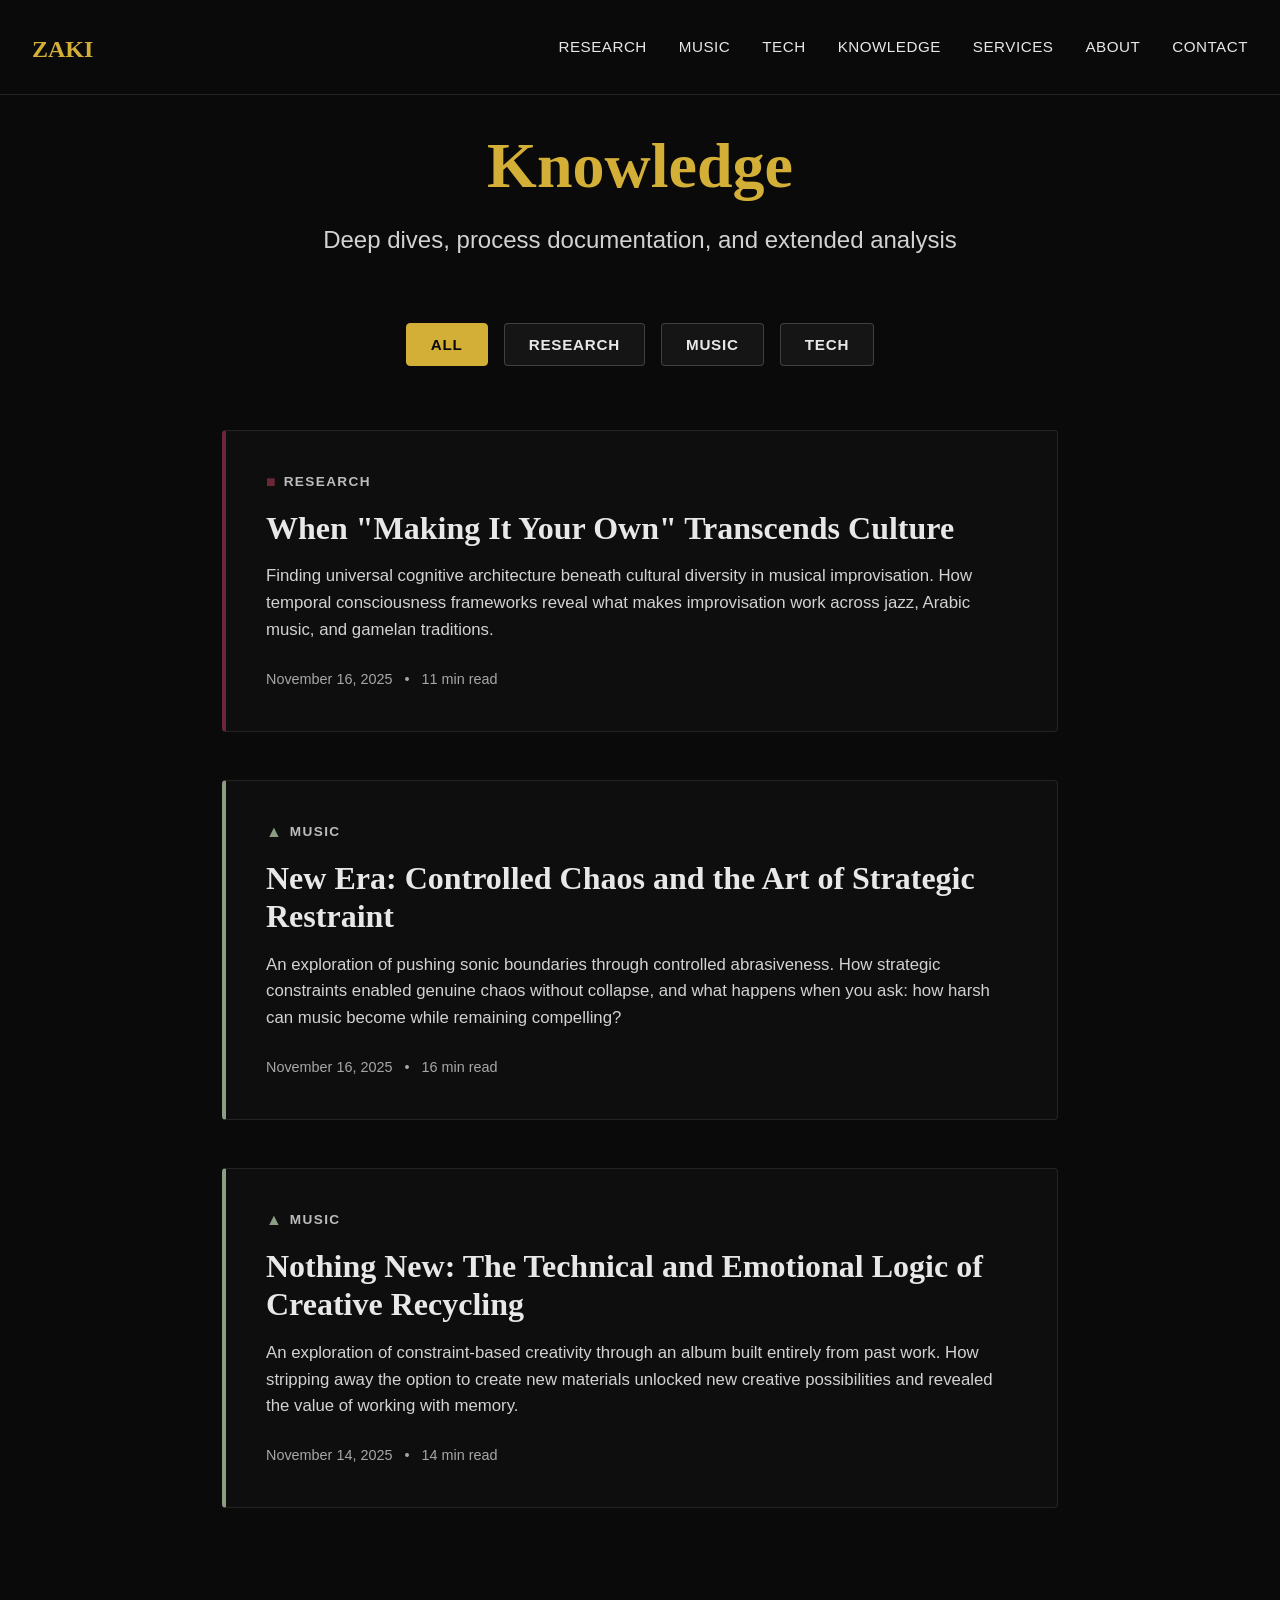
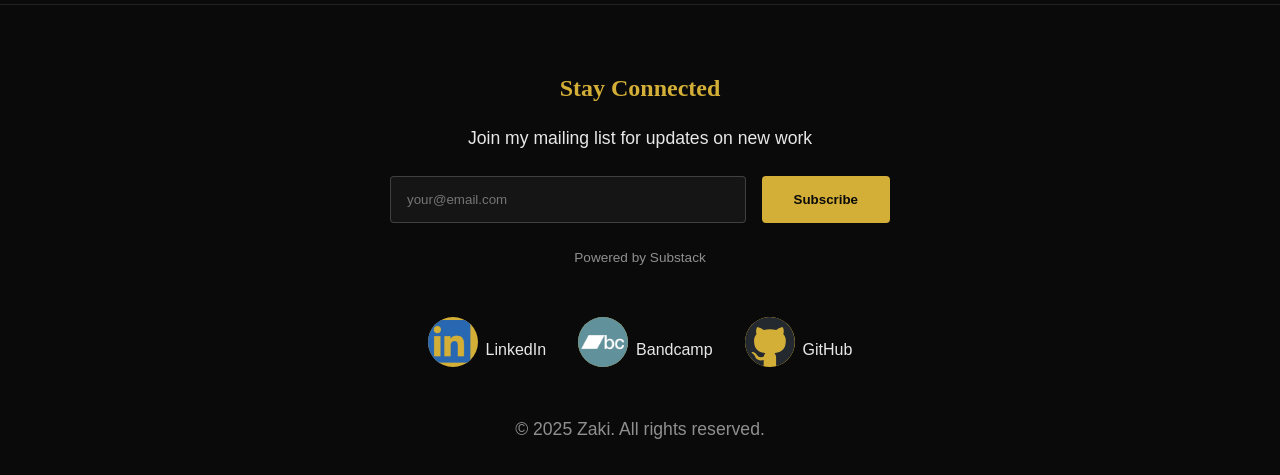
==== commit cf4718bf: "Add social media icons to footer links - Add LinkedIn, Bandcamp, and GitHub icons to all footer soci" ====
--- a/knowledge/index.html
+++ b/knowledge/index.html
@@ -167,7 +167,7 @@
     <div class="email-signup">
       <h3>Stay Connected</h3>
       <p>Join my mailing list for updates on new work</p>
-      <form action="https://your-substack-url" method="post">
+      <form action="https://scilent.substack.com/" method="post">
         <label for="email-subscribe" class="visually-hidden">Email address</label>
         <input id="email-subscribe" type="email" placeholder="your@email.com" required aria-label="Email address for newsletter">
         <button type="submit" class="btn btn-primary">Subscribe</button>
@@ -177,9 +177,18 @@
 
     <!-- Social Links -->
     <div class="social-links">
-      <a href="https://www.linkedin.com/in/zaki-h-32036b279/" target="_blank" rel="noopener noreferrer" aria-label="LinkedIn profile">LinkedIn</a>
-      <a href="https://scilentsymphony.bandcamp.com/" target="_blank" rel="noopener noreferrer" aria-label="Bandcamp music">Bandcamp</a>
-      <a href="https://github.com/ScilentSymphony/portfolio" target="_blank" rel="noopener noreferrer" aria-label="GitHub projects">GitHub</a>
+      <a href="https://www.linkedin.com/in/zaki-h-32036b279/" target="_blank" rel="noopener noreferrer" aria-label="LinkedIn profile">
+        <img src="../images/social media/linkedin.png" alt="" class="social-icon">
+        LinkedIn
+      </a>
+      <a href="https://scilentsymphony.bandcamp.com/" target="_blank" rel="noopener noreferrer" aria-label="Bandcamp music">
+        <img src="../images/social media/bandcamp-button-square-green-512.png" alt="" class="social-icon">
+        Bandcamp
+      </a>
+      <a href="https://github.com/ScilentSymphony/portfolio" target="_blank" rel="noopener noreferrer" aria-label="GitHub projects">
+        <img src="../images/social media/github-mark.svg" alt="" class="social-icon">
+        GitHub
+      </a>
     </div>
 
     <!-- Copyright -->
@@ -206,21 +215,9 @@
       <span class="nav-icon" aria-hidden="true">⬡</span>
       <span>Tech</span>
     </a>
-    <a href="index.html" class="mobile-nav-item active" aria-current="page">
-      <span class="nav-icon" aria-hidden="true">◆</span>
-      <span>Knowledge</span>
-    </a>
     <a href="../services.html" class="mobile-nav-item">
       <span class="nav-icon" aria-hidden="true">⬟</span>
       <span>Services</span>
-    </a>
-    <a href="../about.html" class="mobile-nav-item">
-      <span class="nav-icon" aria-hidden="true">◯</span>
-      <span>About</span>
-    </a>
-    <a href="../contact.html" class="mobile-nav-item">
-      <span class="nav-icon" aria-hidden="true">●</span>
-      <span>Contact</span>
     </a>
   </nav>
 
--- a/css/style.css
+++ b/css/style.css
@@ -813,9 +813,11 @@
   will-change: transform;
 }
 
-/* Pause typography when page is not visible */
-body:not(:focus-within) .bg-typography__word {
-  animation-play-state: paused;
+/* Pause typography when page is not visible (document hidden API) */
+@media (prefers-reduced-motion: no-preference) {
+  body.page-hidden .bg-typography__word {
+    animation-play-state: paused;
+  }
 }
 
 .bg-typography__word--accent {
@@ -1052,10 +1054,20 @@
 .social-links a {
   color: var(--text-primary);
   transition: color 0.3s ease;
+  display: inline-flex;
+  align-items: center;
+  gap: 0.5rem;
 }
 
 .social-links a:hover {
   color: var(--accent-gold);
+}
+
+.social-icon {
+  width: 20px;
+  height: 20px;
+  object-fit: contain;
+  flex-shrink: 0;
 }
 
 .copyright {
@@ -1074,59 +1086,79 @@
   background: rgba(10, 10, 10, 0.95);
   backdrop-filter: blur(10px);
   border-top: 1px solid rgba(232, 232, 232, 0.1);
-  padding: 0.5rem 0;
+  padding: 0.75rem max(0.75rem, env(safe-area-inset-left))
+    calc(0.75rem + env(safe-area-inset-bottom))
+    max(0.75rem, env(safe-area-inset-right));
+  min-height: 70px;
   z-index: 1000;
+  gap: 0.5rem;
 }
 
 .mobile-nav-item {
   display: flex;
   flex-direction: column;
   align-items: center;
-  gap: 0.3rem;
-  padding: 0.5rem;
+  gap: 0.4rem;
+  padding: 0.75rem 0.5rem;
+  min-width: 60px;
   color: var(--text-primary);
-  font-size: 0.75rem;
-  transition: color 0.3s ease;
+  font-size: 0.7rem;
+  transition: all 0.3s ease;
+  border-radius: 8px;
 }
 
 .mobile-nav-item.active {
   color: var(--accent-gold);
+  background: rgba(212, 175, 55, 0.1);
 }
 
 .mobile-nav .nav-icon {
-  font-size: 1.5rem;
+  font-size: 2.25rem;
+  width: 36px;
+  height: 36px;
   line-height: 1;
   opacity: 0.6;
   transition: all 0.3s ease;
+  display: flex;
+  align-items: center;
+  justify-content: center;
 }
 
 .mobile-nav-item.active .nav-icon {
   opacity: 1;
-  transform: scale(1.1);
-}
-
-/* Page-specific mobile nav colors */
-body.home .mobile-nav-item:nth-child(1) .nav-icon,
+  transform: scale(1.05);
+}
+
+.mobile-nav-item span:not(.nav-icon) {
+  white-space: nowrap;
+}
+
+/* Page-specific mobile nav colors - Updated for 5-item nav */
+body.home .mobile-nav-item:nth-child(1) .nav-icon {
+  color: var(--accent-gold);
+}
+
 body.research .mobile-nav-item:nth-child(2) .nav-icon,
+body.post-research .mobile-nav-item:nth-child(2) .nav-icon,
+body[data-category="research"] .mobile-nav-item:nth-child(2) .nav-icon {
+  color: var(--accent-wine);
+}
+
 body.music .mobile-nav-item:nth-child(3) .nav-icon,
+body.post-music .mobile-nav-item:nth-child(3) .nav-icon,
+body[data-category="music"] .mobile-nav-item:nth-child(3) .nav-icon {
+  color: var(--accent-sage);
+}
+
 body.tech .mobile-nav-item:nth-child(4) .nav-icon,
-body.knowledge .mobile-nav-item:nth-child(5) .nav-icon,
-body.services .mobile-nav-item:nth-child(6) .nav-icon,
-body.about .mobile-nav-item:nth-child(7) .nav-icon,
-body.contact .mobile-nav-item:nth-child(8) .nav-icon {
+body.post-tech .mobile-nav-item:nth-child(4) .nav-icon,
+body[data-category="tech"] .mobile-nav-item:nth-child(4) .nav-icon {
+  color: var(--accent-steel);
+}
+
+body.services .mobile-nav-item:nth-child(5) .nav-icon {
   color: var(--accent-gold);
 }
-
-body.research .mobile-nav-item:nth-child(2) .nav-icon { color: var(--accent-wine); }
-body.music .mobile-nav-item:nth-child(3) .nav-icon { color: var(--accent-sage); }
-body.tech .mobile-nav-item:nth-child(4) .nav-icon { color: var(--accent-steel); }
-body.knowledge .mobile-nav-item:nth-child(5) .nav-icon,
-body.post-research .mobile-nav-item:nth-child(5) .nav-icon,
-body[data-category="research"] .mobile-nav-item:nth-child(5) .nav-icon { color: var(--accent-gold); }
-body.post-music .mobile-nav-item:nth-child(5) .nav-icon,
-body[data-category="music"] .mobile-nav-item:nth-child(5) .nav-icon { color: var(--accent-sage); }
-body.post-tech .mobile-nav-item:nth-child(5) .nav-icon,
-body[data-category="tech"] .mobile-nav-item:nth-child(5) .nav-icon { color: var(--accent-steel); }
 
 /* ===== RESPONSIVE (MOBILE) ===== */
 @media (max-width: 768px) {
@@ -1167,6 +1199,25 @@
   /* Email form - stack vertically */
   .email-signup form {
     flex-direction: column;
+  }
+
+  /* Social links - compact grid for mobile */
+  .social-links {
+    display: grid;
+    grid-template-columns: repeat(3, 1fr);
+    gap: 0.75rem 1rem;
+    margin-bottom: 1.5rem;
+  }
+
+  .social-links a {
+    font-size: 0.85rem;
+    flex-direction: column;
+    gap: 0.35rem;
+  }
+
+  .social-icon {
+    width: 24px;
+    height: 24px;
   }
 
   /* Footer needs extra bottom padding for mobile nav */
@@ -1888,7 +1939,7 @@
 
 /* Service Packages */
 .service-packages {
-  padding: 4rem 2rem;
+  padding: 4rem clamp(1.25rem, 4vw, 2rem);
   max-width: 1300px;
   margin: 0 auto 6rem;
 }
@@ -1897,19 +1948,18 @@
   max-width: 1300px;
   margin-left: auto;
   margin-right: auto;
-  padding-left: 2rem;
-  padding-right: 2rem;
+  padding-inline: clamp(1.25rem, 4vw, 2rem);
 }
 
 .packages-grid {
   display: grid;
-  grid-template-columns: repeat(auto-fit, minmax(350px, 1fr));
+  grid-template-columns: repeat(auto-fit, minmax(320px, 1fr));
   gap: 2rem;
   margin-top: 3rem;
   max-width: 1400px;
   margin-left: auto;
   margin-right: auto;
-  padding: 0 2rem;
+  padding: 0 clamp(1.25rem, 4vw, 2rem);
 }
 
 .package-card {
@@ -2036,7 +2086,7 @@
 
 /* Work Process */
 .work-process {
-  padding: 4rem 2rem;
+  padding: 4rem clamp(1.25rem, 4vw, 2rem);
   max-width: 1300px;
   margin: 0 auto 6rem;
 }
@@ -2045,8 +2095,7 @@
   max-width: 1300px;
   margin-left: auto;
   margin-right: auto;
-  padding-left: 2rem;
-  padding-right: 2rem;
+  padding-inline: clamp(1.25rem, 4vw, 2rem);
 }
 
 .process-steps {
@@ -2057,7 +2106,7 @@
   max-width: 1300px;
   margin-left: auto;
   margin-right: auto;
-  padding: 0 2rem;
+  padding: 0 clamp(1.25rem, 4vw, 2rem);
 }
 
 .process-step {
@@ -2091,7 +2140,7 @@
 
 /* Testimonials */
 .testimonials {
-  padding: 4rem 2rem;
+  padding: 4rem clamp(1.25rem, 4vw, 2rem);
   max-width: 1300px;
   margin: 0 auto 6rem;
 }
@@ -2100,8 +2149,7 @@
   max-width: 1300px;
   margin-left: auto;
   margin-right: auto;
-  padding-left: 2rem;
-  padding-right: 2rem;
+  padding-inline: clamp(1.25rem, 4vw, 2rem);
 }
 
 .testimonials-grid {
@@ -2112,7 +2160,7 @@
   max-width: 1300px;
   margin-left: auto;
   margin-right: auto;
-  padding: 0 2rem;
+  padding: 0 clamp(1.25rem, 4vw, 2rem);
 }
 
 .testimonial-card {
@@ -2158,7 +2206,7 @@
 
 /* Booking CTA */
 .booking-cta {
-  padding: 4rem 2rem;
+  padding: 4rem clamp(1.25rem, 4vw, 2rem);
   max-width: 1300px;
   margin: 0 auto 6rem;
   text-align: center;
@@ -2169,8 +2217,7 @@
   max-width: 1300px;
   margin-left: auto;
   margin-right: auto;
-  padding-left: 2rem;
-  padding-right: 2rem;
+  padding-inline: clamp(1.25rem, 4vw, 2rem);
 }
 
 .booking-cta > p {
@@ -2328,7 +2375,7 @@
 
 /* FAQ */
 .faq {
-  padding: 4rem 2rem;
+  padding: 4rem clamp(1.25rem, 4vw, 2rem);
   max-width: 1300px;
   margin: 0 auto 6rem;
 }
@@ -2337,14 +2384,13 @@
   max-width: 1300px;
   margin-left: auto;
   margin-right: auto;
-  padding-left: 2rem;
-  padding-right: 2rem;
+  padding-inline: clamp(1.25rem, 4vw, 2rem);
 }
 
 .faq-items {
   max-width: 1300px;
   margin: 3rem auto 0;
-  padding: 0 2rem;
+  padding: 0 clamp(1.25rem, 4vw, 2rem);
 }
 
 .faq-item {
@@ -2416,6 +2462,59 @@
 
   .testimonials-grid {
     grid-template-columns: 1fr;
+  }
+}
+
+@media (max-width: 520px) {
+  .service-packages {
+    padding: 3rem 1.25rem;
+    margin-bottom: 4.5rem;
+  }
+
+  .packages-grid {
+    gap: 1.5rem;
+  }
+
+  .package-card {
+    padding: 1.75rem;
+    border-radius: 10px;
+  }
+
+  .package-icon {
+    width: 48px;
+    height: 48px;
+    margin-bottom: 1rem;
+  }
+
+  .package-card h3 {
+    font-size: 1.5rem;
+    margin-bottom: 0.85rem;
+  }
+
+  .package-description {
+    font-size: 1rem;
+    margin-bottom: 1.25rem;
+  }
+
+  .package-includes {
+    margin: 1.25rem 0;
+  }
+
+  .package-includes li {
+    padding: 0.45rem 0 0.45rem 1.25rem;
+  }
+
+  .package-pricing {
+    font-size: 1.35rem;
+    margin: 1.5rem 0 0.35rem;
+  }
+
+  .package-pricing .price {
+    font-size: 1.75rem;
+  }
+
+  .pricing-note {
+    margin-bottom: 1.25rem;
   }
 }
 
--- a/css/style.css
+++ b/css/style.css
@@ -813,9 +813,11 @@
   will-change: transform;
 }
 
-/* Pause typography when page is not visible */
-body:not(:focus-within) .bg-typography__word {
-  animation-play-state: paused;
+/* Pause typography when page is not visible (document hidden API) */
+@media (prefers-reduced-motion: no-preference) {
+  body.page-hidden .bg-typography__word {
+    animation-play-state: paused;
+  }
 }
 
 .bg-typography__word--accent {
@@ -1052,10 +1054,20 @@
 .social-links a {
   color: var(--text-primary);
   transition: color 0.3s ease;
+  display: inline-flex;
+  align-items: center;
+  gap: 0.5rem;
 }
 
 .social-links a:hover {
   color: var(--accent-gold);
+}
+
+.social-icon {
+  width: 20px;
+  height: 20px;
+  object-fit: contain;
+  flex-shrink: 0;
 }
 
 .copyright {
@@ -1074,59 +1086,79 @@
   background: rgba(10, 10, 10, 0.95);
   backdrop-filter: blur(10px);
   border-top: 1px solid rgba(232, 232, 232, 0.1);
-  padding: 0.5rem 0;
+  padding: 0.75rem max(0.75rem, env(safe-area-inset-left))
+    calc(0.75rem + env(safe-area-inset-bottom))
+    max(0.75rem, env(safe-area-inset-right));
+  min-height: 70px;
   z-index: 1000;
+  gap: 0.5rem;
 }
 
 .mobile-nav-item {
   display: flex;
   flex-direction: column;
   align-items: center;
-  gap: 0.3rem;
-  padding: 0.5rem;
+  gap: 0.4rem;
+  padding: 0.75rem 0.5rem;
+  min-width: 60px;
   color: var(--text-primary);
-  font-size: 0.75rem;
-  transition: color 0.3s ease;
+  font-size: 0.7rem;
+  transition: all 0.3s ease;
+  border-radius: 8px;
 }
 
 .mobile-nav-item.active {
   color: var(--accent-gold);
+  background: rgba(212, 175, 55, 0.1);
 }
 
 .mobile-nav .nav-icon {
-  font-size: 1.5rem;
+  font-size: 2.25rem;
+  width: 36px;
+  height: 36px;
   line-height: 1;
   opacity: 0.6;
   transition: all 0.3s ease;
+  display: flex;
+  align-items: center;
+  justify-content: center;
 }
 
 .mobile-nav-item.active .nav-icon {
   opacity: 1;
-  transform: scale(1.1);
-}
-
-/* Page-specific mobile nav colors */
-body.home .mobile-nav-item:nth-child(1) .nav-icon,
+  transform: scale(1.05);
+}
+
+.mobile-nav-item span:not(.nav-icon) {
+  white-space: nowrap;
+}
+
+/* Page-specific mobile nav colors - Updated for 5-item nav */
+body.home .mobile-nav-item:nth-child(1) .nav-icon {
+  color: var(--accent-gold);
+}
+
 body.research .mobile-nav-item:nth-child(2) .nav-icon,
+body.post-research .mobile-nav-item:nth-child(2) .nav-icon,
+body[data-category="research"] .mobile-nav-item:nth-child(2) .nav-icon {
+  color: var(--accent-wine);
+}
+
 body.music .mobile-nav-item:nth-child(3) .nav-icon,
+body.post-music .mobile-nav-item:nth-child(3) .nav-icon,
+body[data-category="music"] .mobile-nav-item:nth-child(3) .nav-icon {
+  color: var(--accent-sage);
+}
+
 body.tech .mobile-nav-item:nth-child(4) .nav-icon,
-body.knowledge .mobile-nav-item:nth-child(5) .nav-icon,
-body.services .mobile-nav-item:nth-child(6) .nav-icon,
-body.about .mobile-nav-item:nth-child(7) .nav-icon,
-body.contact .mobile-nav-item:nth-child(8) .nav-icon {
+body.post-tech .mobile-nav-item:nth-child(4) .nav-icon,
+body[data-category="tech"] .mobile-nav-item:nth-child(4) .nav-icon {
+  color: var(--accent-steel);
+}
+
+body.services .mobile-nav-item:nth-child(5) .nav-icon {
   color: var(--accent-gold);
 }
-
-body.research .mobile-nav-item:nth-child(2) .nav-icon { color: var(--accent-wine); }
-body.music .mobile-nav-item:nth-child(3) .nav-icon { color: var(--accent-sage); }
-body.tech .mobile-nav-item:nth-child(4) .nav-icon { color: var(--accent-steel); }
-body.knowledge .mobile-nav-item:nth-child(5) .nav-icon,
-body.post-research .mobile-nav-item:nth-child(5) .nav-icon,
-body[data-category="research"] .mobile-nav-item:nth-child(5) .nav-icon { color: var(--accent-gold); }
-body.post-music .mobile-nav-item:nth-child(5) .nav-icon,
-body[data-category="music"] .mobile-nav-item:nth-child(5) .nav-icon { color: var(--accent-sage); }
-body.post-tech .mobile-nav-item:nth-child(5) .nav-icon,
-body[data-category="tech"] .mobile-nav-item:nth-child(5) .nav-icon { color: var(--accent-steel); }
 
 /* ===== RESPONSIVE (MOBILE) ===== */
 @media (max-width: 768px) {
@@ -1167,6 +1199,25 @@
   /* Email form - stack vertically */
   .email-signup form {
     flex-direction: column;
+  }
+
+  /* Social links - compact grid for mobile */
+  .social-links {
+    display: grid;
+    grid-template-columns: repeat(3, 1fr);
+    gap: 0.75rem 1rem;
+    margin-bottom: 1.5rem;
+  }
+
+  .social-links a {
+    font-size: 0.85rem;
+    flex-direction: column;
+    gap: 0.35rem;
+  }
+
+  .social-icon {
+    width: 24px;
+    height: 24px;
   }
 
   /* Footer needs extra bottom padding for mobile nav */
@@ -1888,7 +1939,7 @@
 
 /* Service Packages */
 .service-packages {
-  padding: 4rem 2rem;
+  padding: 4rem clamp(1.25rem, 4vw, 2rem);
   max-width: 1300px;
   margin: 0 auto 6rem;
 }
@@ -1897,19 +1948,18 @@
   max-width: 1300px;
   margin-left: auto;
   margin-right: auto;
-  padding-left: 2rem;
-  padding-right: 2rem;
+  padding-inline: clamp(1.25rem, 4vw, 2rem);
 }
 
 .packages-grid {
   display: grid;
-  grid-template-columns: repeat(auto-fit, minmax(350px, 1fr));
+  grid-template-columns: repeat(auto-fit, minmax(320px, 1fr));
   gap: 2rem;
   margin-top: 3rem;
   max-width: 1400px;
   margin-left: auto;
   margin-right: auto;
-  padding: 0 2rem;
+  padding: 0 clamp(1.25rem, 4vw, 2rem);
 }
 
 .package-card {
@@ -2036,7 +2086,7 @@
 
 /* Work Process */
 .work-process {
-  padding: 4rem 2rem;
+  padding: 4rem clamp(1.25rem, 4vw, 2rem);
   max-width: 1300px;
   margin: 0 auto 6rem;
 }
@@ -2045,8 +2095,7 @@
   max-width: 1300px;
   margin-left: auto;
   margin-right: auto;
-  padding-left: 2rem;
-  padding-right: 2rem;
+  padding-inline: clamp(1.25rem, 4vw, 2rem);
 }
 
 .process-steps {
@@ -2057,7 +2106,7 @@
   max-width: 1300px;
   margin-left: auto;
   margin-right: auto;
-  padding: 0 2rem;
+  padding: 0 clamp(1.25rem, 4vw, 2rem);
 }
 
 .process-step {
@@ -2091,7 +2140,7 @@
 
 /* Testimonials */
 .testimonials {
-  padding: 4rem 2rem;
+  padding: 4rem clamp(1.25rem, 4vw, 2rem);
   max-width: 1300px;
   margin: 0 auto 6rem;
 }
@@ -2100,8 +2149,7 @@
   max-width: 1300px;
   margin-left: auto;
   margin-right: auto;
-  padding-left: 2rem;
-  padding-right: 2rem;
+  padding-inline: clamp(1.25rem, 4vw, 2rem);
 }
 
 .testimonials-grid {
@@ -2112,7 +2160,7 @@
   max-width: 1300px;
   margin-left: auto;
   margin-right: auto;
-  padding: 0 2rem;
+  padding: 0 clamp(1.25rem, 4vw, 2rem);
 }
 
 .testimonial-card {
@@ -2158,7 +2206,7 @@
 
 /* Booking CTA */
 .booking-cta {
-  padding: 4rem 2rem;
+  padding: 4rem clamp(1.25rem, 4vw, 2rem);
   max-width: 1300px;
   margin: 0 auto 6rem;
   text-align: center;
@@ -2169,8 +2217,7 @@
   max-width: 1300px;
   margin-left: auto;
   margin-right: auto;
-  padding-left: 2rem;
-  padding-right: 2rem;
+  padding-inline: clamp(1.25rem, 4vw, 2rem);
 }
 
 .booking-cta > p {
@@ -2328,7 +2375,7 @@
 
 /* FAQ */
 .faq {
-  padding: 4rem 2rem;
+  padding: 4rem clamp(1.25rem, 4vw, 2rem);
   max-width: 1300px;
   margin: 0 auto 6rem;
 }
@@ -2337,14 +2384,13 @@
   max-width: 1300px;
   margin-left: auto;
   margin-right: auto;
-  padding-left: 2rem;
-  padding-right: 2rem;
+  padding-inline: clamp(1.25rem, 4vw, 2rem);
 }
 
 .faq-items {
   max-width: 1300px;
   margin: 3rem auto 0;
-  padding: 0 2rem;
+  padding: 0 clamp(1.25rem, 4vw, 2rem);
 }
 
 .faq-item {
@@ -2416,6 +2462,59 @@
 
   .testimonials-grid {
     grid-template-columns: 1fr;
+  }
+}
+
+@media (max-width: 520px) {
+  .service-packages {
+    padding: 3rem 1.25rem;
+    margin-bottom: 4.5rem;
+  }
+
+  .packages-grid {
+    gap: 1.5rem;
+  }
+
+  .package-card {
+    padding: 1.75rem;
+    border-radius: 10px;
+  }
+
+  .package-icon {
+    width: 48px;
+    height: 48px;
+    margin-bottom: 1rem;
+  }
+
+  .package-card h3 {
+    font-size: 1.5rem;
+    margin-bottom: 0.85rem;
+  }
+
+  .package-description {
+    font-size: 1rem;
+    margin-bottom: 1.25rem;
+  }
+
+  .package-includes {
+    margin: 1.25rem 0;
+  }
+
+  .package-includes li {
+    padding: 0.45rem 0 0.45rem 1.25rem;
+  }
+
+  .package-pricing {
+    font-size: 1.35rem;
+    margin: 1.5rem 0 0.35rem;
+  }
+
+  .package-pricing .price {
+    font-size: 1.75rem;
+  }
+
+  .pricing-note {
+    margin-bottom: 1.25rem;
   }
 }
 
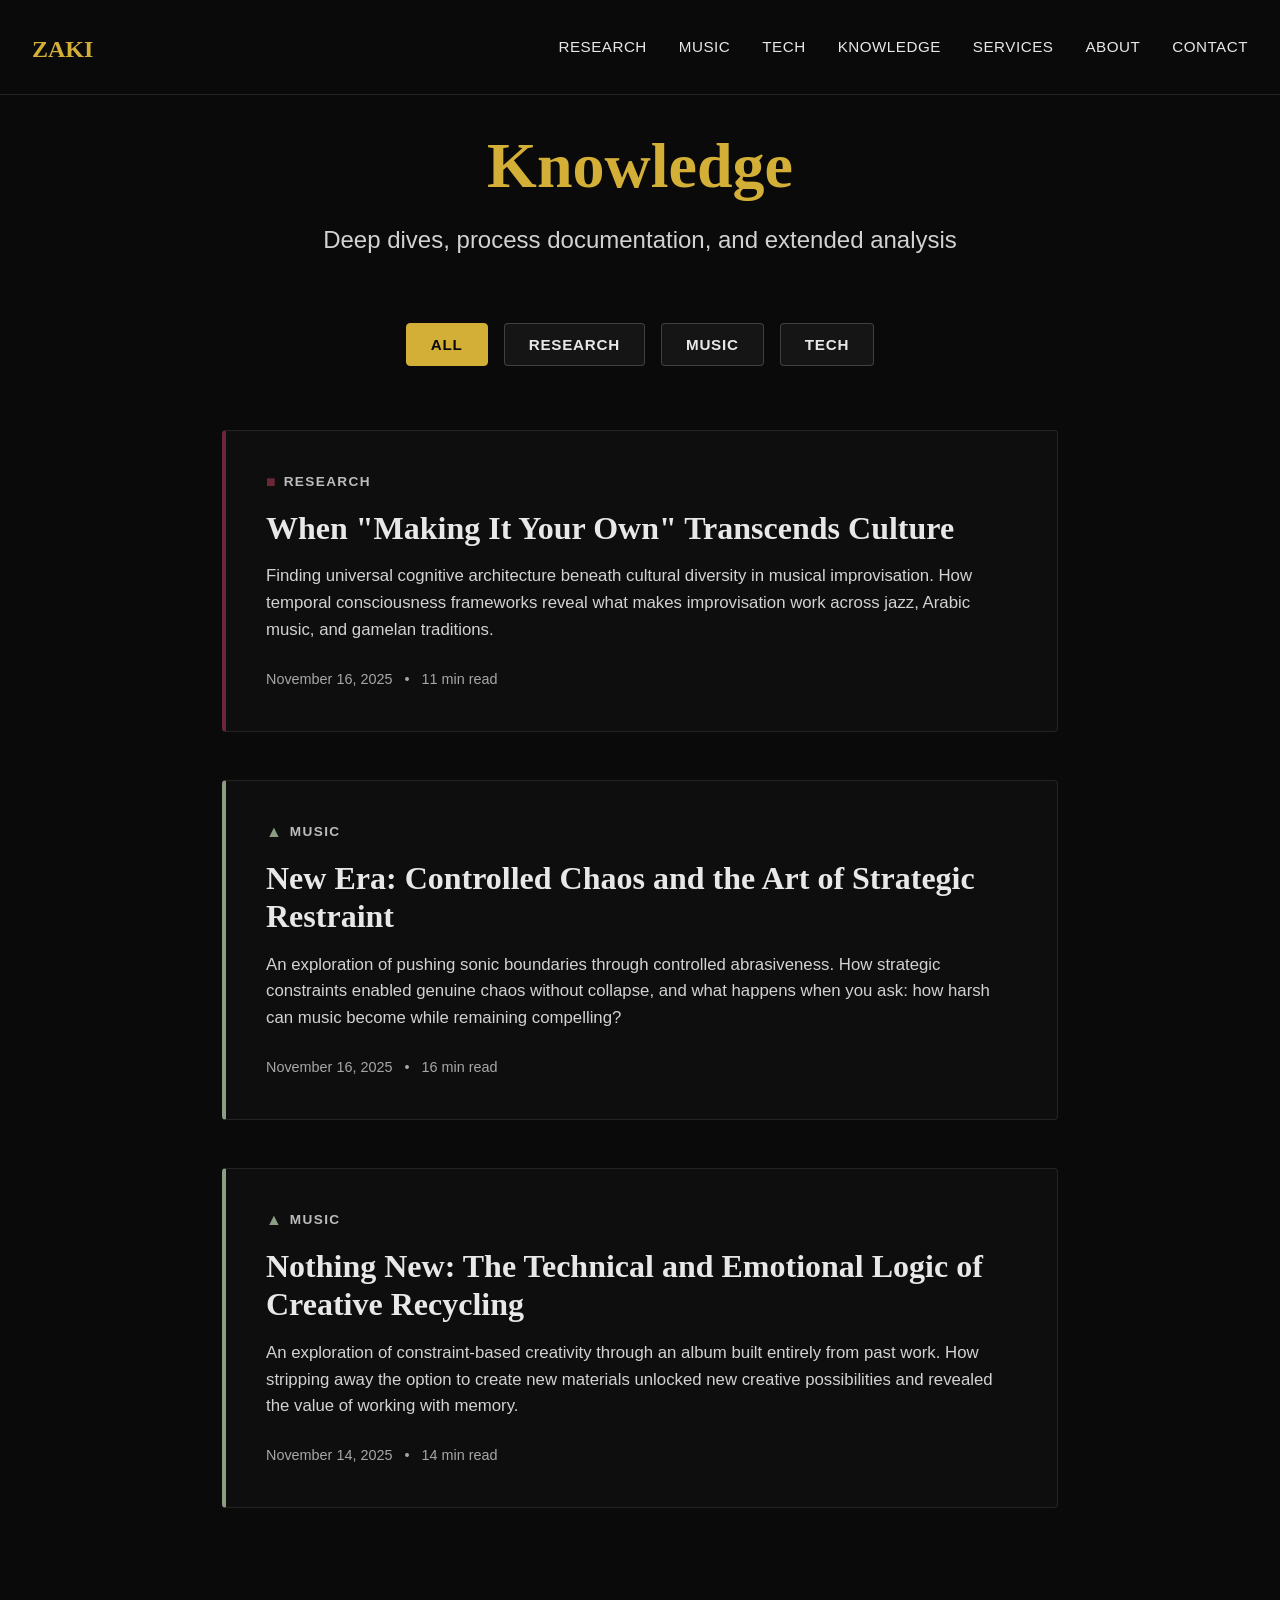
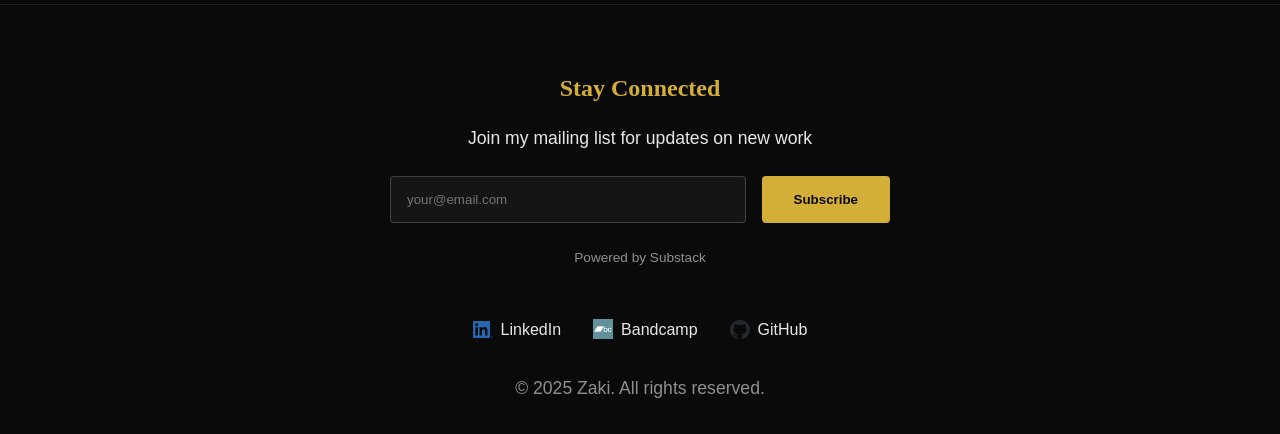
==== commit 74bb851a: "Apply critical performance, security, and SEO fixes Performance: - Add defer attribute to all GSAP s" ====
--- a/knowledge/index.html
+++ b/knowledge/index.html
@@ -39,7 +39,7 @@
   <link rel="preconnect" href="https://cdnjs.cloudflare.com" crossorigin>
 
   <!-- Preload Critical Assets -->
-  <link rel="preload" href="../css/style.css" as="style">
+  <link rel="preload" href="../css/style.min.css" as="style">
   <link rel="preload" href="css/knowledge.css" as="style">
   <link rel="preload" href="https://fonts.googleapis.com/css2?family=Inter:wght@400;600&family=Playfair+Display:wght@400;700&display=swap" as="style">
 
@@ -57,7 +57,7 @@
   <link href="https://fonts.googleapis.com/css2?family=Playfair+Display:wght@400;700&family=Inter:wght@400;600&display=swap" rel="stylesheet">
 
   <!-- Stylesheets -->
-  <link rel="stylesheet" href="../css/style.css">
+  <link rel="stylesheet" href="../css/style.min.css">
   <link rel="stylesheet" href="css/knowledge.css">
 </head>
 <body class="knowledge">
--- a/css/style.min.css
+++ b/css/style.min.css
@@ -0,0 +1 @@
+@keyframes float1{0%,to{transform:translate(0,0) rotate(0deg)}25%{transform:translate(30px,-40px) rotate(5deg)}50%{transform:translate(-20px,-60px) rotate(-3deg)}75%{transform:translate(40px,-30px) rotate(7deg)}}@keyframes float2{0%,to{transform:translate(0,0) rotate(15deg)}25%{transform:translate(-40px,30px) rotate(20deg)}50%{transform:translate(30px,50px) rotate(10deg)}75%{transform:translate(-25px,20px) rotate(25deg)}}@keyframes float3{0%,to{transform:translate(0,0) rotate(0deg)}33%{transform:translate(-35px,45px) rotate(-8deg)}66%{transform:translate(45px,-35px) rotate(8deg)}}@keyframes float4{0%,to{transform:translate(0,0) rotate(0deg)}25%{transform:translate(25px,-35px) rotate(-6deg)}50%{transform:translate(-30px,-50px) rotate(6deg)}75%{transform:translate(35px,-25px) rotate(-4deg)}}@keyframes float5{0%,to{transform:translate(0,0) rotate(0deg)}20%{transform:translate(-30px,-40px) rotate(4deg)}40%{transform:translate(40px,30px) rotate(-5deg)}60%{transform:translate(-25px,45px) rotate(6deg)}80%{transform:translate(30px,-35px) rotate(-4deg)}}@keyframes floatNote{0%,to{transform:translateY(0) rotate(0deg);opacity:.08}50%{transform:translateY(-50px) rotate(15deg);opacity:.12}}@keyframes blobDriftA{0%{transform:translate3d(var(--x-start),var(--y-start),0) scale(1) rotate(0deg);border-radius:40% 60% 55% 45%/55% 40% 60% 45%}50%{transform:translate3d(var(--x-mid, 0),var(--y-mid, 0),0) scale(1.07) rotate(6deg);border-radius:45% 55% 50% 50%/50% 45% 55% 50%}to{transform:translate3d(var(--x-end),var(--y-end),0) scale(.98) rotate(-4deg);border-radius:60% 40% 50% 50%/50% 60% 40% 50%}}@keyframes blobDriftB{0%{transform:translate3d(var(--x-start),var(--y-start),0) scale(1.05) rotate(0deg);border-radius:55% 45% 55% 45%/50% 55% 45% 50%}50%{transform:translate3d(var(--x-mid, 0),var(--y-mid, 0),0) scale(1.15) rotate(-8deg);border-radius:60% 40% 45% 55%/55% 45% 55% 45%}to{transform:translate3d(var(--x-end),var(--y-end),0) scale(.96) rotate(5deg);border-radius:45% 55% 60% 40%/40% 60% 45% 55%}}@keyframes driftWord{0%{transform:translate3d(0,0,0)}to{transform:translate3d(var(--tx, 10px),var(--ty, -10px),0)}}@font-face{font-family:"Playfair Display";font-display:swap}@font-face{font-family:"Inter";font-display:swap}:root{--bg-primary:#0A0A0A;--text-primary:#E8E8E8;--accent-gold:#D4AF37;--accent-wine:#6B2737;--accent-sage:#8B9D83;--accent-steel:#4A5F7A;--font-display:'Playfair Display', serif;--font-body:'Inter', sans-serif;--bg-subtle:rgba(232, 232, 232, 0.02);--bg-card:rgba(232, 232, 232, 0.03);--bg-input:rgba(232, 232, 232, 0.05);--bg-icon:rgba(232, 232, 232, 0.1);--border-subtle:rgba(232, 232, 232, 0.1);--border-input:rgba(232, 232, 232, 0.2);--current-accent:var(--accent-gold)}*{margin:0;padding:0;box-sizing:border-box}html{scroll-behavior:smooth}body{background:var(--bg-primary);color:var(--text-primary);font-family:var(--font-body);line-height:1.6;min-height:100vh;overflow-x:hidden}a{text-decoration:none;color:inherit;transition:all .3s ease}img{max-width:100%;height:auto;display:block}.about-image img,.headshot-placeholder{max-width:400px;height:auto}.about-image img{width:100%}.album-art,.project-media{width:100%;max-width:600px;height:auto;object-fit:cover}.sr-only,.visually-hidden{position:absolute;width:1px;height:1px;padding:0;margin:-1px;overflow:hidden;clip:rect(0,0,0,0);white-space:nowrap}.visually-hidden{border:0}.sr-only{border-width:0}.skip-link{position:absolute;top:-40px;left:0;background:var(--accent-gold);color:var(--bg-primary);padding:.75rem 1rem;text-decoration:none;font-weight:600;z-index:1000;border-radius:0 0 4px 0}.skip-link:focus{top:0;outline:3px solid var(--text-primary);outline-offset:2px}.btn:focus,a:focus,button:focus,input:focus,select:focus,textarea:focus{outline:3px solid var(--accent-gold);outline-offset:2px}a:focus:not(:focus-visible),button:focus:not(:focus-visible),input:focus:not(:focus-visible),select:focus:not(:focus-visible),textarea:focus:not(:focus-visible){outline:0}.btn:focus-visible,.mobile-nav-item:focus-visible,.nav-links a:focus-visible,a:focus-visible,button:focus-visible,input:focus-visible,select:focus-visible,textarea:focus-visible{outline:3px solid var(--accent-gold);outline-offset:2px}.nav-links a:focus-visible{outline-offset:4px}.card-base{background:var(--bg-card);border:1px solid var(--border-subtle);border-radius:8px;padding:2rem;transition:all .3s ease}.grid-3col,.grid-cards{display:grid;grid-template-columns:repeat(auto-fit,minmax(250px,1fr));gap:2rem}.grid-cards{grid-template-columns:repeat(auto-fit,minmax(280px,1fr))}h1{font-size:4rem;line-height:1.2}h1,h2,h3{font-family:var(--font-display)}h2{font-size:2.5rem;margin-bottom:2rem}h3{font-size:1.5rem}p{font-size:1.1rem;line-height:1.6}.btn{display:inline-block;padding:1rem 2rem;border-radius:4px;font-weight:600;cursor:pointer;transition:all .3s ease;border:0;font-family:var(--font-body)}.btn-primary{background:var(--accent-gold);color:var(--bg-primary)}.btn-primary:hover{transform:translateY(-2px);box-shadow:0 4px 12px rgba(212,175,55,.3)}.btn-secondary{background:0 0;border:2px solid var(--accent-gold);color:var(--accent-gold)}.btn-secondary:hover{background:var(--accent-gold);color:var(--bg-primary)}#mainNav{position:fixed;top:0;left:0;right:0;z-index:1000;background:var(--bg-primary);border-bottom:1px solid rgba(232,232,232,.1);transition:all .4s ease;will-change:height}.nav-container{max-width:1400px;margin:0 auto;padding:1.5rem 2rem;display:flex;justify-content:space-between;align-items:center}.nav-logo{font-family:var(--font-display);font-size:1.5rem;font-weight:700;color:var(--accent-gold)}.nav-links{display:flex;list-style:none;gap:2rem}.nav-links a{color:var(--text-primary);font-size:.95rem;letter-spacing:.5px;position:relative}.nav-links a:hover,body.home .nav-shape{color:var(--accent-gold)}.nav-links a::after{content:"";position:absolute;bottom:-5px;left:0;width:0;height:2px;background:var(--accent-gold);transition:width .3s ease}.nav-links a:hover::after{width:100%}#mainNav.nav-collapsed .nav-links{pointer-events:none}.nav-shape{display:inline-block;font-size:1.2em;margin-left:.5rem;opacity:0;transform:scale(.8);transition:all .3s ease}#mainNav.nav-collapsed .nav-shape{opacity:1;transform:scale(1)}.nav-shape:hover{transform:scale(1.1)}body.research .nav-shape{color:var(--accent-wine)}body.music .nav-shape{color:var(--accent-sage)}body.tech .nav-shape{color:var(--accent-steel)}body.knowledge .nav-shape{color:var(--accent-gold)}body.post-research .nav-shape,body.research .hero h1,body[data-category=research] .nav-shape{color:var(--accent-wine)}.music-package .package-includes li::before,body.music .hero h1,body.post-music .nav-shape,body[data-category=music] .nav-shape{color:var(--accent-sage)}body.post-tech .nav-shape,body[data-category=tech] .nav-shape{color:var(--accent-steel)}.social-links a:hover,body.about .nav-shape,body.contact .nav-shape,body.services .nav-shape{color:var(--accent-gold)}.hero{min-height:100vh;display:flex;flex-direction:column;justify-content:center;align-items:center;text-align:center;padding:8rem 2rem 4rem}.hero h1,.tagline{margin-bottom:1rem;color:var(--accent-gold)}.tagline{font-size:1.3rem;color:var(--text-primary)}.subtitle{font-size:1.1rem;max-width:600px;margin:0 auto 3rem;opacity:.8}.hero{position:relative;overflow:hidden}.hero-shapes{position:absolute;top:0;left:0;width:100%;height:100%;z-index:0;pointer-events:none}.hero>*{position:relative;z-index:1}.shape{position:absolute;opacity:.08;will-change:transform;border:2px solid currentColor}.shape-large{transform:scale(1.5)}.shape-medium{transform:scale(1)}.shape-small{transform:scale(.5)}.shape-circle{border-radius:50%}.shape-circle,.shape-square{width:200px;height:200px;border:2px solid currentColor}.shape-hexagon::after,.shape-hexagon::before,.shape-triangle{width:0;border-left:100px solid transparent;border-right:100px solid transparent}.shape-triangle{height:0;border-bottom:173px solid currentColor}.shape-hexagon{width:200px;height:115px;background:currentColor;position:relative}.shape-hexagon::after,.shape-hexagon::before{content:"";position:absolute}.shape-hexagon::before{bottom:100%;border-bottom:58px solid currentColor}.shape-hexagon::after{top:100%;border-top:58px solid currentColor}.shape-pentagon{width:200px;height:200px;border:2px solid currentColor;clip-path:polygon(50%0,100% 38%,82% 100%,18% 100%,0 38%)}.shape:nth-child(1){color:var(--accent-gold);top:10%;left:5%;animation:float1 80s infinite ease-in-out}.shape:nth-child(2){color:var(--accent-wine);top:60%;right:10%;animation:float2 100s infinite ease-in-out}.shape:nth-child(3){color:var(--accent-sage);top:30%;right:15%;animation:float3 90s infinite ease-in-out}.shape:nth-child(4){color:var(--accent-steel);top:70%;left:15%;animation:float4 110s infinite ease-in-out}.shape:nth-child(5){color:var(--accent-gold);top:15%;right:30%;animation:float5 95s infinite ease-in-out}.shape:nth-child(6){color:var(--accent-wine);top:80%;left:40%;animation:float1 85s infinite ease-in-out}.shape:nth-child(7){color:var(--accent-sage);top:5%;left:50%;animation:float2 105s infinite ease-in-out}.shape:nth-child(8){color:var(--accent-steel);top:45%;right:5%;animation:float3 95s infinite ease-in-out}.shape:nth-child(9){color:var(--accent-gold);top:25%;left:25%;animation:float4 88s infinite ease-in-out}.shape:nth-child(10){color:var(--accent-wine);top:55%;right:40%;animation:float5 102s infinite ease-in-out}.shape:nth-child(11){color:var(--accent-sage);top:35%;left:60%;animation:float1 92s infinite ease-in-out}.shape:nth-child(12){color:var(--accent-steel);top:85%;right:25%;animation:float2 98s infinite ease-in-out}.shape:nth-child(13){color:var(--accent-gold);top:20%;left:75%;animation:float3 87s infinite ease-in-out}.shape:nth-child(14){color:var(--accent-wine);top:65%;left:70%;animation:float4 103s infinite ease-in-out}.shape:nth-child(15){color:var(--accent-sage);top:50%;right:55%;animation:float5 97s infinite ease-in-out}.hero-bg-animation{position:absolute;top:0;left:0;width:100%;height:100%;z-index:0;pointer-events:none;overflow:hidden}.research-animation{opacity:1}.research-animation canvas{width:100%;height:100%;display:block;filter:blur(.3px);contain:layout style paint}.music-animation{overflow:hidden}.note{position:absolute;font-size:3rem;color:var(--accent-sage);opacity:.08;animation:floatNote 15s ease-in-out infinite;will-change:transform,opacity}.note:nth-child(odd){animation-direction:alternate}.note:nth-child(even){animation-direction:alternate-reverse}.note:nth-child(1){animation-delay:0s;animation-duration:14s}.note:nth-child(2){animation-delay:1s;animation-duration:16s}.note:nth-child(3){animation-delay:2s;animation-duration:15s}.note:nth-child(4){animation-delay:3s;animation-duration:17s}.note:nth-child(5){animation-delay:.5s;animation-duration:14.5s}.note:nth-child(6){animation-delay:1.5s;animation-duration:16.5s}.note:nth-child(7){animation-delay:2.5s;animation-duration:15.5s}.note:nth-child(8){animation-delay:3.5s;animation-duration:17.5s}.note:nth-child(9){animation-delay:.75s;animation-duration:14.75s}.note:nth-child(10){animation-delay:1.75s;animation-duration:16.75s}.note:nth-child(11){animation-delay:2.75s;animation-duration:15.75s}.note:nth-child(12){animation-delay:3.75s;animation-duration:17.75s}.note:nth-child(13){animation-delay:1.25s;animation-duration:14.25s}.note:nth-child(14){animation-delay:2.25s;animation-duration:16.25s}.note:nth-child(15){animation-delay:3.25s;animation-duration:15.25s}.note:nth-child(16){animation-delay:.25s;animation-duration:17.25s}.note:nth-child(17){animation-delay:1.5s;animation-duration:14.5s}.note:nth-child(18){animation-delay:2.5s;animation-duration:16.5s}.note-pos-1{top:10%;left:5%}.note-pos-2{top:30%;left:15%}.note-pos-3{top:50%;left:8%}.note-pos-4{top:70%;left:12%}.note-pos-5{top:20%;right:10%}.note-pos-6{top:45%;right:5%}.note-pos-7{top:65%;right:15%}.note-pos-8{top:85%;right:8%}.note-pos-9{top:15%;left:40%}.note-pos-10{top:35%;left:50%}.note-pos-11{top:55%;left:45%}.note-pos-12{top:75%;left:55%}.note-pos-13{top:25%;right:35%}.note-pos-14{top:60%;right:40%}.note-pos-15{top:80%;right:45%}.note-pos-16{top:40%;left:25%}.note-pos-17{top:90%;left:70%}.note-pos-18{top:5%;right:60%}.tech-animation{opacity:1}.tech-animation canvas{width:100%;height:100%;display:block;filter:blur(.25px);contain:layout style paint}.services-animation{overflow:hidden}.blob{position:absolute;width:40vw;height:40vw;max-width:650px;max-height:650px;min-width:260px;min-height:260px;border-radius:40% 60% 55% 45%/55% 40% 60% 45%;filter:blur(40px);opacity:.75;mix-blend-mode:screen;transform-origin:center center;animation-timing-function:ease-in-out;animation-iteration-count:infinite;animation-direction:alternate;animation-play-state:running;will-change:transform,border-radius}body:not(:focus-within) .blob{animation-play-state:paused}.blob--1{background:var(--accent-gold)}.blob--2{background:var(--accent-wine)}.blob--3{background:var(--accent-sage)}.blob--4{background:var(--accent-steel)}.blob:nth-child(1){--x-start:-10vw;--y-start:-15vh;--x-mid:-5vw;--y-mid:-5vh;--x-end:5vw;--y-end:-10vh;animation-name:blobDriftA;animation-duration:42s;animation-delay:-8s}.blob:nth-child(2){--x-start:35vw;--y-start:-20vh;--x-mid:40vw;--y-mid:-10vh;--x-end:30vw;--y-end:-5vh;opacity:.65;animation-name:blobDriftB;animation-duration:55s;animation-delay:-18s}.blob:nth-child(3){--x-start:0vw;--y-start:10vh;--x-mid:-5vw;--y-mid:15vh;--x-end:5vw;--y-end:20vh;opacity:.7;animation-name:blobDriftA;animation-duration:60s;animation-delay:-30s}.blob:nth-child(4){--x-start:25vw;--y-start:40vh;--x-mid:20vw;--y-mid:50vh;--x-end:30vw;--y-end:55vh;opacity:.75;animation-name:blobDriftB;animation-duration:48s;animation-delay:-12s}.blob:nth-child(5){--x-start:-20vw;--y-start:35vh;--x-mid:-15vw;--y-mid:45vh;--x-end:-10vw;--y-end:50vh;opacity:.6;animation-name:blobDriftA;animation-duration:70s;animation-delay:-25s}.bg-typography{position:fixed;inset:0;overflow:hidden;z-index:-1;pointer-events:none;mix-blend-mode:lighten}.bg-typography__word{position:absolute;font-family:"Playfair Display","Times New Roman","Georgia",serif;font-size:clamp(10px,.9vw,14px);letter-spacing:.08em;text-transform:uppercase;opacity:.06;white-space:nowrap;color:var(--text-primary);transform:translate3d(0,0,0);animation-name:driftWord;animation-timing-function:ease-in-out;animation-iteration-count:infinite;animation-direction:alternate;animation-duration:var(--dur, 24s);animation-delay:var(--delay, 0s);animation-play-state:running;will-change:transform}@media (prefers-reduced-motion:no-preference){body.page-hidden .bg-typography__word{animation-play-state:paused}}.bg-typography__word--accent{opacity:.09;color:var(--accent-gold)}@media (max-width:768px){.research-animation{opacity:.7}.note{font-size:2rem;opacity:.06}.tech-animation{opacity:.8}.blob{width:50vw;height:50vw;min-width:200px;min-height:200px;filter:blur(30px);opacity:.6}.blob--mobile-hide{display:none}.bg-typography__word{font-size:clamp(8px,.7vw,11px);opacity:.04}.bg-typography__word--accent{opacity:.06}}@media (prefers-reduced-motion:reduce){.bg-typography,.research-animation,.services-animation,.tech-animation{display:none}.bg-typography__word,.blob,.note{animation:none!important;opacity:.02!important}.about-card,.category-card,.faq-item,.package-card,.project-card,.release-card,.testimonial-card{transition-duration:.05s!important}*{animation-duration:.01s!important;animation-iteration-count:1!important;transition-duration:.01s!important}}.work-categories{padding:6rem 2rem;max-width:1200px;margin:0 auto}.work-categories h2{text-align:center;margin-bottom:4rem;color:var(--accent-gold)}.categories-grid{display:grid;grid-template-columns:repeat(auto-fit,minmax(280px,1fr));gap:2rem}.category-card{display:block;background:var(--bg-card);border:1px solid var(--border-subtle);border-radius:8px;padding:2rem;transition:all .3s ease;cursor:pointer;text-decoration:none;color:inherit}.category-card:focus-within,.category-card:hover{transform:translateY(-8px);border-color:var(--accent-gold);box-shadow:0 8px 24px rgba(0,0,0,.4);will-change:transform}.card-icon{width:60px;height:60px;margin-bottom:1.5rem;background:var(--accent-gold);border-radius:8px}.category-card h3{margin-bottom:1rem;color:var(--accent-gold);font-family:var(--font-display);font-size:1.5rem}.category-card p{font-size:.95rem;margin-bottom:0;line-height:1.6;opacity:.9}.current-focus{padding:4rem 2rem;max-width:800px;margin:0 auto;text-align:center}.current-focus h2,.email-signup h3{color:var(--accent-gold);margin-bottom:1.5rem}footer{padding:4rem 2rem 2rem;border-top:1px solid rgba(232,232,232,.1)}.email-signup{max-width:500px;margin:0 auto 3rem;text-align:center}.email-signup h3{margin-bottom:1rem}body.post-music .email-signup h3,body.post-research .email-signup h3,body.post-tech .email-signup h3{color:var(--page-accent)}.email-signup form{display:flex;gap:1rem;margin:1.5rem 0}.email-signup input{flex:1;padding:.8rem 1rem;background:var(--bg-input);border:1px solid var(--border-input);border-radius:4px;color:var(--text-primary);font-family:var(--font-body)}.email-signup input:focus{outline:0;border-color:var(--accent-gold)}.form-note{font-size:.85rem;opacity:.6}.social-links{display:flex;justify-content:center;gap:2rem;margin-bottom:2rem}.social-links a{color:var(--text-primary);transition:color .3s ease;display:inline-flex;align-items:center;gap:.5rem}.social-icon{width:20px;height:20px;object-fit:contain;flex-shrink:0}.copyright{text-align:center;font-size:.9rem;opacity:.6}.mobile-nav{display:none;position:fixed;bottom:0;left:0;right:0;background:rgba(10,10,10,.95);backdrop-filter:blur(10px);border-top:1px solid rgba(232,232,232,.1);padding:.75rem max(.75rem,env(safe-area-inset-left)) calc(.75rem + env(safe-area-inset-bottom)) max(.75rem,env(safe-area-inset-right));min-height:70px;z-index:1000;gap:.5rem}.mobile-nav-item{flex-direction:column;gap:.4rem;padding:.75rem .5rem;min-width:60px;color:var(--text-primary);font-size:.7rem;border-radius:8px}.mobile-nav-item.active{color:var(--accent-gold);background:rgba(212,175,55,.1)}.mobile-nav .nav-icon,.mobile-nav-item{transition:all .3s ease;display:flex;align-items:center}.mobile-nav .nav-icon{font-size:2.25rem;width:36px;height:36px;line-height:1;opacity:.6;justify-content:center}.mobile-nav-item.active .nav-icon{opacity:1;transform:scale(1.05)}.mobile-nav-item span:not(.nav-icon){white-space:nowrap}body.home .mobile-nav-item:nth-child(1) .nav-icon{color:var(--accent-gold)}body.post-research .mobile-nav-item:nth-child(2) .nav-icon,body.research .mobile-nav-item:nth-child(2) .nav-icon,body[data-category=research] .mobile-nav-item:nth-child(2) .nav-icon{color:var(--accent-wine)}body.music .mobile-nav-item:nth-child(3) .nav-icon,body.post-music .mobile-nav-item:nth-child(3) .nav-icon,body[data-category=music] .mobile-nav-item:nth-child(3) .nav-icon{color:var(--accent-sage)}body.post-tech .mobile-nav-item:nth-child(4) .nav-icon,body.tech .mobile-nav-item:nth-child(4) .nav-icon,body[data-category=tech] .mobile-nav-item:nth-child(4) .nav-icon{color:var(--accent-steel)}body.services .mobile-nav-item:nth-child(5) .nav-icon{color:var(--accent-gold)}.hamburger-btn{display:none;background:0 0;border:1px solid var(--border-subtle);border-radius:8px;padding:.75rem;cursor:pointer;flex-direction:column;gap:5px;width:44px;height:44px;align-items:center;justify-content:center;margin-left:auto}.hamburger-line{display:block;width:20px;height:2px;background:var(--text-primary);transition:all .3s ease}.hamburger-btn.active .hamburger-line:nth-child(1){transform:rotate(45deg) translate(5px,5px)}.hamburger-btn.active .hamburger-line:nth-child(2){opacity:0}.hamburger-btn.active .hamburger-line:nth-child(3){transform:rotate(-45deg) translate(5px,-5px)}.slide-menu,.slide-menu-overlay{display:none;position:fixed;top:0;right:0}.slide-menu-overlay{left:0;bottom:0;background:rgba(0,0,0,.5);z-index:999;opacity:0;transition:opacity .3s ease}.slide-menu-overlay.active{opacity:1}.slide-menu{width:280px;max-width:80vw;height:100vh;background:var(--bg-primary);border-left:1px solid var(--border-subtle);z-index:1000;transform:translateX(100%);transition:transform .3s ease;overflow-y:auto}.slide-menu.active{transform:translateX(0)}.slide-menu-header{display:flex;justify-content:space-between;align-items:center;padding:1.5rem;border-bottom:1px solid var(--border-subtle)}.slide-menu-logo{font-family:var(--font-display);font-size:1.5rem;font-weight:700;color:var(--accent-gold)}.slide-menu-close{background:0 0;border:0;font-size:2rem;color:var(--text-primary);cursor:pointer;padding:0;line-height:1;transition:color .3s ease}.slide-menu-close:hover{color:var(--accent-gold)}.slide-menu-links{list-style:none;padding:1rem 0;margin:0}.slide-menu-links li{border-bottom:1px solid var(--border-subtle)}.slide-menu-links a{display:block;padding:1rem 1.5rem;color:var(--text-primary);text-decoration:none;font-family:var(--font-display);font-size:1.1rem;transition:all .3s ease}.slide-menu-links a.active,.slide-menu-links a:hover{background:rgba(212,175,55,.1);color:var(--accent-gold);padding-left:2rem}@media (max-width:768px){.nav-links{display:none}.hamburger-btn{display:flex}.slide-menu,.slide-menu-overlay{display:block}.mobile-nav{display:none}.hero{padding:6rem 1.5rem 8rem}.hero h1{font-size:2.5rem}h2{font-size:2rem}.work-categories{padding:4rem 1.5rem}.categories-grid{grid-template-columns:1fr}.email-signup form,.social-links a{flex-direction:column}.social-links{display:grid;grid-template-columns:repeat(3,1fr);gap:.75rem 1rem;margin-bottom:1.5rem}.social-links a{font-size:.85rem;gap:.35rem}.social-icon{width:24px;height:24px}footer{padding-bottom:6rem}}body.research{--current-accent:var(--accent-wine)}.form-group label span,.thesis-content h3,body.music h2,body.research h2,body.tech h2{color:var(--current-accent)}body.research .btn-primary{background:var(--current-accent)}body.research .btn-primary:hover{box-shadow:0 4px 12px rgba(107,39,55,.3)}.page-subtitle{text-align:center;font-size:1.2rem;max-width:700px;margin:1rem auto 0;opacity:.9}.featured-work{padding:4rem 2rem;max-width:1000px;margin:0 auto}.thesis-feature{display:grid;grid-template-columns:1fr 2fr;gap:3rem;align-items:start;margin-top:2rem}.interests-grid>div,.process-grid>div,.thesis-image{border:1px solid var(--border-subtle);border-radius:8px}.thesis-image{aspect-ratio:1;background:var(--bg-input)}.thesis-content h3{font-size:2rem;margin-bottom:.5rem}.thesis-meta{font-size:.95rem;opacity:.7;margin-bottom:1.5rem}.thesis-highlights{list-style:none;margin:1.5rem 0}.thesis-highlights li{padding-left:1.5rem;margin-bottom:.5rem;position:relative}.thesis-highlights li::before,.work-highlights li::before{content:"→";position:absolute;left:0;color:var(--accent-gold)}.research-interests{padding:4rem 2rem;background:var(--bg-subtle)}.research-interests h2{text-align:center;margin-bottom:3rem}.interests-grid{display:grid;grid-template-columns:repeat(auto-fit,minmax(250px,1fr));gap:2rem;max-width:1000px;margin:0 auto}.interests-grid>div,.process-grid>div{padding:2rem;background:var(--bg-card)}.interests-grid h3{color:var(--current-accent);margin-bottom:1rem}.cv-list{margin:1rem 0 1.5rem}.cv-list dt{font-weight:600;color:var(--accent-wine);margin-top:1rem}.cv-list dt:first-child{margin-top:0}.cv-list dd{margin-left:0;margin-bottom:.5rem;color:var(--accent-wine);opacity:.9}.academic-section{padding:4rem 2rem;max-width:800px;margin:0 auto}.cv-content,.cv-content h3{margin-top:2rem}.cv-content h3{color:var(--accent-gold)}.cta-section,.knowledge-cta{padding:4rem 2rem;text-align:center}.cta-section{background:rgba(107,39,55,.05)}.cta-section h2,.cv-content h3,.knowledge-cta h2{margin-bottom:1rem}.cta-section p,.knowledge-cta p{margin-bottom:2rem;opacity:.9}.knowledge-cta{background:rgba(212,175,55,.05);border-top:1px solid rgba(232,232,232,.1)}.knowledge-cta h2{font-family:var(--font-display);font-size:2rem;color:var(--accent-gold)}.knowledge-cta p{max-width:600px;margin-left:auto;margin-right:auto}.work-card{background:rgba(232,232,232,.03);border:1px solid rgba(232,232,232,.1);border-left:4px solid var(--accent-wine);border-radius:8px;padding:2.5rem;margin-bottom:2rem}.work-card:last-child{margin-bottom:0}.work-content h3{color:var(--accent-wine);font-size:1.8rem;margin-bottom:.5rem}.work-meta{font-size:.95rem;opacity:.7;margin-bottom:1.5rem}.work-highlights{list-style:none;margin:1rem 0}.work-highlights li{padding:.5rem 0 .5rem 1.5rem;position:relative}@media (max-width:768px){.thesis-feature{grid-template-columns:1fr;gap:2rem}}body.music{--current-accent:var(--accent-sage)}.release-links a:hover,body.music .btn-primary{background:var(--current-accent);color:var(--bg-primary)}body.music .btn-primary:hover{box-shadow:0 4px 12px rgba(139,157,131,.3)}.section-intro{text-align:center;max-width:700px;margin:0 auto 3rem;opacity:.9}.discography{padding:4rem 2rem;max-width:1200px;margin:0 auto}.discography h2{text-align:center;margin-bottom:3rem}.releases-grid{display:grid;grid-template-columns:repeat(auto-fit,minmax(280px,1fr));gap:2rem;max-width:1200px;margin:3rem auto 0}.release-card{background:var(--bg-card);border:1px solid var(--border-subtle);border-radius:8px;overflow:hidden;transition:transform .3s ease}.release-card:focus-within,.release-card:hover{transform:translateY(-8px);border-color:var(--current-accent);will-change:transform}.album-art{aspect-ratio:1;background:var(--bg-icon);display:flex;align-items:center;justify-content:center;font-size:3rem;color:var(--current-accent)}.release-card h3{padding:1rem 1.5rem .5rem;color:var(--current-accent)}.release-year{padding:0 1.5rem;font-size:.9rem;opacity:.7}.release-desc{padding:.5rem 1.5rem 1rem;font-size:.95rem;opacity:.9}.release-links{padding:0 1.5rem 1.5rem;display:flex;gap:1rem;flex-wrap:wrap}.release-links a{font-size:.9rem;padding:.5rem 1rem;border:1px solid var(--current-accent);border-radius:4px;transition:all .3s ease}.tools-process{padding:4rem 2rem;background:var(--bg-subtle);max-width:1000px;margin:0 auto}.tools-process h2{text-align:left;margin-bottom:1rem}.process-grid{display:grid;grid-template-columns:repeat(auto-fit,minmax(250px,1fr));gap:2rem;margin-top:3rem}.process-grid h3,.release-links a{color:var(--current-accent)}.featured-tracks{padding:4rem 2rem;max-width:900px;margin:0 auto}.players-container{display:flex;flex-direction:column;gap:2rem;margin-top:2rem}.player-placeholder{padding:3rem;background:var(--bg-card);border:1px dashed var(--border-input);border-radius:8px;text-align:center;opacity:.7}.music-services{padding:4rem 2rem;text-align:center;background:rgba(139,157,131,.05)}.music-services h2,.process-grid h3{margin-bottom:1rem}.services-list{max-width:500px;margin:2rem auto;text-align:left;list-style:none}.services-list li{padding:.75rem 1rem;margin-bottom:.5rem;background:var(--bg-card);border-left:3px solid var(--current-accent);border-radius:4px}body.tech{--current-accent:var(--accent-steel)}body.tech .btn-primary{background:var(--current-accent);color:var(--text-primary)}body.tech .btn-primary:hover{box-shadow:0 4px 12px rgba(74,95,122,.3)}.project-showcases{padding:4rem 2rem;max-width:1200px;margin:0 auto}.project-showcases h2,.technical-skills h2{text-align:center;margin-bottom:3rem}.projects-grid{display:flex;flex-direction:column;gap:4rem;margin-top:3rem}.project-card{display:grid;grid-template-columns:2fr 3fr;gap:3rem;align-items:center}.project-card:nth-child(even){direction:rtl}.project-card:nth-child(even)>*{direction:ltr}.project-media{aspect-ratio:16/9;background:rgba(232,232,232,.05);border:1px solid rgba(232,232,232,.1);border-radius:8px;display:flex;align-items:center;justify-content:center;font-size:2rem;color:var(--current-accent)}.project-content h3,.skill-category h3{font-size:1.8rem;color:var(--current-accent);margin-bottom:.5rem}.project-meta{font-size:.9rem;opacity:.7;margin-bottom:1rem}.project-tech{list-style:none;display:flex;flex-wrap:wrap;gap:.5rem;margin:1.5rem 0}.project-tech li{padding:.4rem .8rem;background:rgba(74,95,122,.1);border:1px solid rgba(74,95,122,.3);border-radius:4px;font-size:.85rem;color:var(--current-accent)}.credential-item strong,.portfolio-links a,.project-link{color:var(--current-accent);font-weight:600}.project-link{display:inline-block;margin-top:1rem;transition:transform .3s ease}.project-link:hover{transform:translateX(5px)}.technical-skills{padding:4rem 2rem;background:var(--bg-subtle)}.skills-grid{display:grid;grid-template-columns:repeat(auto-fit,minmax(250px,1fr));gap:2rem;max-width:1200px;margin:0 auto}.skill-category{padding:2rem;background:var(--bg-card);border:1px solid var(--border-subtle);border-radius:8px}.skill-category h3{margin-bottom:1.5rem;font-size:1.2rem}.skill-category ul{list-style:none}.skill-category li{padding:.5rem 0;padding-left:1.5rem;position:relative;font-size:.95rem}.skill-category li::before{content:"▹";position:absolute;left:0;color:var(--current-accent)}.consulting-cta{padding:4rem 2rem;text-align:center;background:rgba(74,95,122,.05)}.consulting-cta h2{margin-bottom:1rem}.consulting-cta>p{max-width:700px;margin:0 auto 2rem;opacity:.9}.consulting-areas{display:grid;grid-template-columns:repeat(auto-fit,minmax(250px,1fr));gap:1rem;max-width:900px;margin:2rem auto}.consulting-areas div{padding:1rem 1.5rem;background:var(--bg-card);border-left:3px solid var(--current-accent);border-radius:4px;text-align:left}@media (max-width:768px){.project-card{grid-template-columns:1fr;gap:2rem}.project-card:nth-child(even){direction:ltr}.skills-grid{grid-template-columns:1fr}}body.about,body.contact,body.services{--current-accent:var(--accent-gold)}.hero-cta{display:flex;gap:1.5rem;justify-content:center;margin-top:2.5rem;flex-wrap:wrap}.services-intro{max-width:900px;margin:0 auto 4rem;text-align:center}.services-intro .intro-text{font-size:1.25rem;line-height:1.8;color:var(--text-muted)}.credentials{padding:3rem 2rem;background:var(--bg-subtle);border-top:1px solid var(--border-subtle);border-bottom:1px solid var(--border-subtle);margin-bottom:4rem}.credentials-list{display:flex;justify-content:center;gap:3rem;flex-wrap:wrap;margin-bottom:2rem}.credential-item{text-align:center;display:flex;flex-direction:column;gap:.5rem}.credential-item strong{font-family:"Playfair Display",serif;font-size:1.5rem;font-weight:700}.credential-item span,.portfolio-links p{font-size:.9rem;color:var(--text-muted)}.portfolio-links{text-align:center;margin-top:1.5rem}.portfolio-links p{font-size:1rem}.portfolio-links a{text-decoration:none;transition:opacity .3s ease}.portfolio-links a:hover{opacity:.7}.service-packages{padding:4rem clamp(1.25rem,4vw,2rem);max-width:1300px;margin:0 auto 6rem}.service-packages h2,.testimonials h2,.work-process h2{max-width:1300px;margin-left:auto;margin-right:auto;padding-inline:clamp(1.25rem,4vw,2rem)}.packages-grid{display:grid;grid-template-columns:repeat(auto-fit,minmax(320px,1fr));gap:2rem;margin-top:3rem;max-width:1400px;margin-left:auto;margin-right:auto;padding:0 clamp(1.25rem,4vw,2rem)}.package-card{background:var(--bg-card);border:1px solid var(--border-subtle);border-radius:8px;padding:2.5rem;transition:transform .3s ease,border-color .3s ease;display:flex;flex-direction:column}.package-card:focus-within,.package-card:hover{transform:translateY(-4px);border-color:var(--current-accent);will-change:transform}.package-icon{width:60px;height:60px;background:var(--bg-icon);border-radius:8px;margin-bottom:1.5rem}.package-card h3{font-family:"Playfair Display",serif;font-size:1.75rem;margin-bottom:1rem;color:var(--text-primary)}.package-description{color:var(--text-muted);margin-bottom:1.5rem;line-height:1.7}.package-includes{list-style:none;margin:1.5rem 0;padding:0;flex-grow:1}.package-includes li{padding:.5rem 0;padding-left:1.5rem;position:relative;color:var(--text-muted);line-height:1.6}.package-includes li::before{content:"✓";position:absolute;left:0;color:var(--current-accent);font-weight:600}.package-pricing{font-size:1.5rem;font-weight:600;margin:2rem 0 .5rem;color:var(--text-primary)}.package-pricing .price{color:var(--current-accent);font-size:2rem}.pricing-note{font-size:.875rem;color:var(--text-muted);margin-bottom:1.5rem}.package-card .btn{margin-top:auto}.music-package:hover{border-color:var(--accent-sage)}.music-package .price{color:var(--accent-sage)}.research-package:hover{border-color:var(--accent-wine)}.research-package .package-includes li::before,.research-package .price{color:var(--accent-wine)}.tech-package:hover{border-color:var(--accent-steel)}.tech-package .package-includes li::before,.tech-package .price{color:var(--accent-steel)}.work-process{padding:4rem clamp(1.25rem,4vw,2rem);max-width:1300px;margin:0 auto 6rem}.process-steps{display:grid;grid-template-columns:repeat(auto-fit,minmax(250px,1fr));gap:3rem;margin-top:3rem;max-width:1300px;margin-left:auto;margin-right:auto;padding:0 clamp(1.25rem,4vw,2rem)}.process-step{position:relative;padding-top:3rem}.step-number{position:absolute;top:0;left:0;font-family:"Playfair Display",serif;font-size:3rem;font-weight:700;color:var(--current-accent);opacity:.3;line-height:1}.faq-cta h3,.option-calendly h3,.option-form h3,.process-step h3{font-family:"Playfair Display",serif;font-size:1.5rem;margin-bottom:.75rem;color:var(--text-primary)}.process-step p{color:var(--text-muted);line-height:1.7}.testimonials{padding:4rem clamp(1.25rem,4vw,2rem);max-width:1300px;margin:0 auto 6rem}.booking-cta h2,.testimonials-grid{max-width:1300px;margin-left:auto;margin-right:auto}.testimonials-grid{display:grid;grid-template-columns:repeat(auto-fit,minmax(300px,1fr));gap:2.5rem;margin-top:3rem;padding:0 clamp(1.25rem,4vw,2rem)}.testimonial-card{background:var(--bg-card);border:1px solid var(--border-subtle);border-radius:8px;padding:2rem;transition:border-color .3s ease}.testimonial-card:hover{border-color:var(--current-accent)}.testimonial-text{font-style:italic;color:var(--text-muted);line-height:1.8;margin-bottom:1.5rem;font-size:1.05rem}.testimonial-author{font-size:.9rem;color:var(--text-muted);font-weight:600}.testimonial-cta{text-align:center;margin-top:3rem;padding-top:3rem;border-top:1px solid var(--border-subtle)}.form-group label,.testimonial-cta .cta-text{font-size:1.25rem;margin-bottom:1.5rem;color:var(--text-primary);font-weight:600}.booking-cta{padding:4rem clamp(1.25rem,4vw,2rem);max-width:1300px;margin:0 auto 6rem;text-align:center}.booking-cta h2{margin-bottom:1rem;padding-inline:clamp(1.25rem,4vw,2rem)}.booking-cta>p{max-width:700px;margin:0 auto 3rem;font-size:1.125rem;color:var(--text-muted)}.cta-options{display:grid;grid-template-columns:repeat(auto-fit,minmax(min(100%,400px),1fr));gap:3rem;margin-top:3rem;text-align:left}.option-calendly,.option-form{background:var(--bg-card);border:1px solid var(--border-subtle);border-radius:8px;padding:2.5rem}.faq-cta h3,.option-calendly h3,.option-form h3{font-size:1.75rem;margin-bottom:1rem}.option-calendly p,.option-form p{color:var(--text-muted);margin-bottom:1.5rem}.calendly-embed-placeholder{background:var(--bg-subtle);border:2px dashed var(--border-subtle);border-radius:8px;padding:3rem 2rem;text-align:center;color:var(--text-muted);margin:1.5rem 0}.calendly-embed{min-width:320px;height:700px}.embed-note{font-size:.875rem;color:var(--text-muted);font-style:italic;margin-top:1rem}.inquiry-form{gap:1.5rem}.form-group,.inquiry-form{display:flex;flex-direction:column}.form-group label{margin-bottom:.5rem;font-size:.95rem}.form-group input,.form-group select,.form-group textarea{background:var(--bg-input);border:1px solid var(--border-input);border-radius:4px;padding:.875rem 1rem;color:var(--text-primary);font-family:"Inter",sans-serif;font-size:1rem;transition:border-color .3s ease,background .3s ease}.form-group input:focus,.form-group select:focus,.form-group textarea:focus{outline:0;border-color:var(--current-accent);background:var(--bg-card)}.form-group input:focus-visible,.form-group select:focus-visible,.form-group textarea:focus-visible{outline:3px solid var(--current-accent);outline-offset:3px}.form-group textarea{resize:vertical;min-height:120px}.form-group select{cursor:pointer;appearance:none;background-image:url("data:image/svg+xml,%3Csvg width='12' height='8' viewBox='0 0 12 8' fill='none' xmlns='http://www.w3.org/2000/svg'%3E%3Cpath d='M1 1L6 6L11 1' stroke='%23E8E8E8' stroke-width='2' stroke-linecap='round'/%3E%3C/svg%3E");background-repeat:no-repeat;background-position:right 1rem center;padding-right:3rem}.btn-large{padding:1rem 2.5rem;font-size:1.125rem}.form-status{padding:1rem;border-radius:4px;margin-bottom:1.5rem;display:none;font-size:.95rem}.form-status.error{display:block;background:rgba(220,38,38,.1);border:1px solid rgba(220,38,38,.3);color:#fca5a5}.form-status.success{display:block;background:rgba(34,197,94,.1);border:1px solid rgba(34,197,94,.3);color:#86efac}.faq,.faq-items{padding:4rem clamp(1.25rem,4vw,2rem);max-width:1300px;margin:0 auto 6rem}.faq h2{max-width:1300px;margin-left:auto;margin-right:auto;padding-inline:clamp(1.25rem,4vw,2rem)}.faq-items{margin:3rem auto 0;padding:0 clamp(1.25rem,4vw,2rem)}.faq-item{background:var(--bg-card);border:1px solid var(--border-subtle);border-radius:8px;padding:2rem;margin-bottom:1.5rem;transition:border-color .3s ease}.faq-item:hover{border-color:var(--current-accent)}.faq-question{font-family:"Playfair Display",serif;font-size:1.25rem;margin-bottom:1rem;color:var(--text-primary)}.faq-answer{color:var(--text-muted);line-height:1.7;margin:0}.faq-cta{text-align:center;margin-top:3rem;padding:2.5rem;background:var(--bg-card);border:1px solid var(--border-subtle);border-radius:8px;max-width:600px;margin-left:auto;margin-right:auto}.faq-cta p{color:var(--text-muted);margin-bottom:1.5rem;font-size:1.05rem}@media (max-width:768px){.cta-options,.packages-grid{grid-template-columns:1fr}.process-steps{gap:2.5rem}.process-steps,.testimonials-grid{grid-template-columns:1fr}}@media (max-width:520px){.service-packages{padding:3rem 1.25rem;margin-bottom:4.5rem}.packages-grid{gap:1.5rem}.package-card{padding:1.75rem;border-radius:10px}.package-icon{width:48px;height:48px;margin-bottom:1rem}.package-card h3{font-size:1.5rem;margin-bottom:.85rem}.package-description{font-size:1rem;margin-bottom:1.25rem}.package-includes{margin:1.25rem 0}.package-includes li{padding:.45rem 0 .45rem 1.25rem}.package-pricing{font-size:1.35rem;margin:1.5rem 0 .35rem}.package-pricing .price{font-size:1.75rem}.pricing-note{margin-bottom:1.25rem}}.about-intro{padding:3rem 2rem 4rem;max-width:1100px;margin:0 auto}.intro-content{display:grid;grid-template-columns:1fr 2fr;gap:4rem;align-items:start}.about-image{position:sticky;top:120px}.headshot-placeholder{width:100%;aspect-ratio:1;background:var(--bg-input);border:2px solid var(--border-subtle);border-radius:12px;display:flex;align-items:center;justify-content:center;font-size:1rem;color:var(--current-accent);text-align:center;padding:2rem}.about-text h2,.about-text p,.highlight-card h3{margin-bottom:1.5rem;font-size:2.5rem}.about-text p{font-size:1.1rem;line-height:1.7;opacity:.95}.background-highlights{padding:4rem 2rem;background:var(--bg-subtle)}.background-highlights h2,.current-work h2,.values h2{text-align:center;margin-bottom:3rem}.highlights-grid{display:grid;grid-template-columns:repeat(auto-fit,minmax(280px,1fr));gap:2rem;max-width:1200px;margin:0 auto}.highlight-card{padding:2rem;background:var(--bg-card);border:1px solid var(--border-subtle);border-radius:8px}.highlight-card h3{color:var(--current-accent);font-size:1.3rem}.highlight-card p{margin-bottom:.75rem;font-size:.95rem;line-height:1.6;color:var(--text-muted)}.current-work{padding:4rem 2rem;max-width:1000px;margin:0 auto}.current-items{display:flex;flex-direction:column;gap:2rem}.current-item{padding:2rem;background:var(--bg-card);border-left:4px solid var(--current-accent);border-radius:8px}.availability-item h3,.current-item h3,.value-card h3{color:var(--current-accent);margin-bottom:.75rem;font-size:1.2rem}.current-item p,.personal-section p,.value-card p{line-height:1.6;opacity:.9;color:var(--text-muted)}.values{padding:4rem 2rem;background:var(--bg-subtle)}.values-grid{display:grid;grid-template-columns:repeat(auto-fit,minmax(260px,1fr));gap:2rem;max-width:1200px;margin:0 auto}.value-card{padding:2rem;background:var(--bg-card);border:1px solid var(--border-subtle);border-radius:8px;text-align:center}.availability-item h3,.value-card h3{margin-bottom:1rem}.personal-section p,.value-card p{font-size:.95rem}.about-cta,.personal-section{padding:4rem 2rem;text-align:center}.personal-section{max-width:800px;margin:0 auto}.personal-section h2{margin-bottom:1.5rem}.personal-section p{font-size:1.1rem;line-height:1.7;opacity:.95}.about-cta{background:rgba(212,175,55,.05)}.about-cta h2{margin-bottom:1rem}.about-cta>p,.contact-option p{opacity:.9;color:var(--text-muted)}.about-cta>p{max-width:700px;margin:0 auto 2rem;font-size:1.1rem}.cta-buttons{display:flex;gap:1.5rem;justify-content:center;flex-wrap:wrap}@media (max-width:768px){.intro-content{grid-template-columns:1fr;gap:2rem}.about-image{position:static}.about-text h2{font-size:2rem}.highlights-grid,.values-grid{grid-template-columns:1fr}}.contact-methods{padding:3rem 2rem 2rem;max-width:1100px;margin:0 auto}.methods-grid{display:grid;grid-template-columns:repeat(auto-fit,minmax(280px,1fr));gap:2rem}.contact-option{padding:2rem;background:var(--bg-card);border:1px solid var(--border-subtle);border-radius:8px;text-align:center}.primary-option{border:2px solid var(--current-accent);background:rgba(212,175,55,.05)}.contact-option h2{font-size:1.4rem;margin-bottom:1rem}.contact-option p{line-height:1.6;margin-bottom:.5rem}.contact-option .btn{margin-top:1rem}.contact-form-section{padding:4rem 2rem;max-width:800px;margin:0 auto}.contact-form-section h2{text-align:center;margin-bottom:2rem}.contact-form{background:var(--bg-card);border:1px solid var(--border-subtle);border-radius:12px;padding:3rem}.form-row{display:grid;grid-template-columns:1fr 1fr;gap:1.5rem;margin-bottom:1.5rem}.form-group.half{margin-bottom:0}.checkbox-group{flex-direction:row;align-items:center;gap:.75rem}.checkbox-group input[type=checkbox]{width:18px;height:18px;cursor:pointer;accent-color:var(--current-accent)}.checkbox-group label{font-weight:400;cursor:pointer;margin-bottom:0}.contact-form .btn-large{width:100%;padding:1.2rem;font-size:1.1rem;margin-top:1rem}.availability-item p,.form-footer{line-height:1.6;color:var(--text-muted)}.form-footer{text-align:center;font-size:.9rem;opacity:.7;margin-top:1.5rem}.social-section{padding:4rem 2rem;background:var(--bg-subtle)}.availability-section h2,.social-section h2{text-align:center;margin-bottom:3rem}.social-links-extended{display:grid;grid-template-columns:repeat(auto-fit,minmax(240px,1fr));gap:2rem;max-width:1000px;margin:0 auto}.social-link{padding:2rem;background:var(--bg-card);border:1px solid var(--border-subtle);border-radius:8px;text-align:center;transition:all .3s ease;text-decoration:none;display:block}.social-link:hover{transform:translateY(-5px);border-color:var(--current-accent);background:var(--bg-input)}.social-link .social-icon{display:block;width:50px;height:50px;margin:0 auto 1rem;object-fit:contain}.social-link .social-icon-placeholder{background:var(--current-accent);border-radius:50%;display:flex;align-items:center;justify-content:center;font-size:1.5rem;font-weight:700;color:var(--bg-primary)}.social-label{display:block;font-size:1.2rem;font-weight:600;color:var(--current-accent);margin-bottom:.5rem}.social-desc{font-size:.9rem;opacity:.8;color:var(--text-muted)}.availability-section{padding:4rem 2rem;max-width:900px;margin:0 auto}.availability-info{display:grid;grid-template-columns:1fr 1fr;gap:3rem}.availability-item{padding:2rem;background:var(--bg-card);border:1px solid var(--border-subtle);border-radius:8px}.availability-item p{margin-bottom:.75rem}@media (max-width:768px){.form-row{grid-template-columns:1fr}.contact-form{padding:2rem 1.5rem}.availability-info,.methods-grid,.social-links-extended{grid-template-columns:1fr}}
--- a/css/style.min.css
+++ b/css/style.min.css
@@ -0,0 +1 @@
+@keyframes float1{0%,to{transform:translate(0,0) rotate(0deg)}25%{transform:translate(30px,-40px) rotate(5deg)}50%{transform:translate(-20px,-60px) rotate(-3deg)}75%{transform:translate(40px,-30px) rotate(7deg)}}@keyframes float2{0%,to{transform:translate(0,0) rotate(15deg)}25%{transform:translate(-40px,30px) rotate(20deg)}50%{transform:translate(30px,50px) rotate(10deg)}75%{transform:translate(-25px,20px) rotate(25deg)}}@keyframes float3{0%,to{transform:translate(0,0) rotate(0deg)}33%{transform:translate(-35px,45px) rotate(-8deg)}66%{transform:translate(45px,-35px) rotate(8deg)}}@keyframes float4{0%,to{transform:translate(0,0) rotate(0deg)}25%{transform:translate(25px,-35px) rotate(-6deg)}50%{transform:translate(-30px,-50px) rotate(6deg)}75%{transform:translate(35px,-25px) rotate(-4deg)}}@keyframes float5{0%,to{transform:translate(0,0) rotate(0deg)}20%{transform:translate(-30px,-40px) rotate(4deg)}40%{transform:translate(40px,30px) rotate(-5deg)}60%{transform:translate(-25px,45px) rotate(6deg)}80%{transform:translate(30px,-35px) rotate(-4deg)}}@keyframes floatNote{0%,to{transform:translateY(0) rotate(0deg);opacity:.08}50%{transform:translateY(-50px) rotate(15deg);opacity:.12}}@keyframes blobDriftA{0%{transform:translate3d(var(--x-start),var(--y-start),0) scale(1) rotate(0deg);border-radius:40% 60% 55% 45%/55% 40% 60% 45%}50%{transform:translate3d(var(--x-mid, 0),var(--y-mid, 0),0) scale(1.07) rotate(6deg);border-radius:45% 55% 50% 50%/50% 45% 55% 50%}to{transform:translate3d(var(--x-end),var(--y-end),0) scale(.98) rotate(-4deg);border-radius:60% 40% 50% 50%/50% 60% 40% 50%}}@keyframes blobDriftB{0%{transform:translate3d(var(--x-start),var(--y-start),0) scale(1.05) rotate(0deg);border-radius:55% 45% 55% 45%/50% 55% 45% 50%}50%{transform:translate3d(var(--x-mid, 0),var(--y-mid, 0),0) scale(1.15) rotate(-8deg);border-radius:60% 40% 45% 55%/55% 45% 55% 45%}to{transform:translate3d(var(--x-end),var(--y-end),0) scale(.96) rotate(5deg);border-radius:45% 55% 60% 40%/40% 60% 45% 55%}}@keyframes driftWord{0%{transform:translate3d(0,0,0)}to{transform:translate3d(var(--tx, 10px),var(--ty, -10px),0)}}@font-face{font-family:"Playfair Display";font-display:swap}@font-face{font-family:"Inter";font-display:swap}:root{--bg-primary:#0A0A0A;--text-primary:#E8E8E8;--accent-gold:#D4AF37;--accent-wine:#6B2737;--accent-sage:#8B9D83;--accent-steel:#4A5F7A;--font-display:'Playfair Display', serif;--font-body:'Inter', sans-serif;--bg-subtle:rgba(232, 232, 232, 0.02);--bg-card:rgba(232, 232, 232, 0.03);--bg-input:rgba(232, 232, 232, 0.05);--bg-icon:rgba(232, 232, 232, 0.1);--border-subtle:rgba(232, 232, 232, 0.1);--border-input:rgba(232, 232, 232, 0.2);--current-accent:var(--accent-gold)}*{margin:0;padding:0;box-sizing:border-box}html{scroll-behavior:smooth}body{background:var(--bg-primary);color:var(--text-primary);font-family:var(--font-body);line-height:1.6;min-height:100vh;overflow-x:hidden}a{text-decoration:none;color:inherit;transition:all .3s ease}img{max-width:100%;height:auto;display:block}.about-image img,.headshot-placeholder{max-width:400px;height:auto}.about-image img{width:100%}.album-art,.project-media{width:100%;max-width:600px;height:auto;object-fit:cover}.sr-only,.visually-hidden{position:absolute;width:1px;height:1px;padding:0;margin:-1px;overflow:hidden;clip:rect(0,0,0,0);white-space:nowrap}.visually-hidden{border:0}.sr-only{border-width:0}.skip-link{position:absolute;top:-40px;left:0;background:var(--accent-gold);color:var(--bg-primary);padding:.75rem 1rem;text-decoration:none;font-weight:600;z-index:1000;border-radius:0 0 4px 0}.skip-link:focus{top:0;outline:3px solid var(--text-primary);outline-offset:2px}.btn:focus,a:focus,button:focus,input:focus,select:focus,textarea:focus{outline:3px solid var(--accent-gold);outline-offset:2px}a:focus:not(:focus-visible),button:focus:not(:focus-visible),input:focus:not(:focus-visible),select:focus:not(:focus-visible),textarea:focus:not(:focus-visible){outline:0}.btn:focus-visible,.mobile-nav-item:focus-visible,.nav-links a:focus-visible,a:focus-visible,button:focus-visible,input:focus-visible,select:focus-visible,textarea:focus-visible{outline:3px solid var(--accent-gold);outline-offset:2px}.nav-links a:focus-visible{outline-offset:4px}.card-base{background:var(--bg-card);border:1px solid var(--border-subtle);border-radius:8px;padding:2rem;transition:all .3s ease}.grid-3col,.grid-cards{display:grid;grid-template-columns:repeat(auto-fit,minmax(250px,1fr));gap:2rem}.grid-cards{grid-template-columns:repeat(auto-fit,minmax(280px,1fr))}h1{font-size:4rem;line-height:1.2}h1,h2,h3{font-family:var(--font-display)}h2{font-size:2.5rem;margin-bottom:2rem}h3{font-size:1.5rem}p{font-size:1.1rem;line-height:1.6}.btn{display:inline-block;padding:1rem 2rem;border-radius:4px;font-weight:600;cursor:pointer;transition:all .3s ease;border:0;font-family:var(--font-body)}.btn-primary{background:var(--accent-gold);color:var(--bg-primary)}.btn-primary:hover{transform:translateY(-2px);box-shadow:0 4px 12px rgba(212,175,55,.3)}.btn-secondary{background:0 0;border:2px solid var(--accent-gold);color:var(--accent-gold)}.btn-secondary:hover{background:var(--accent-gold);color:var(--bg-primary)}#mainNav{position:fixed;top:0;left:0;right:0;z-index:1000;background:var(--bg-primary);border-bottom:1px solid rgba(232,232,232,.1);transition:all .4s ease;will-change:height}.nav-container{max-width:1400px;margin:0 auto;padding:1.5rem 2rem;display:flex;justify-content:space-between;align-items:center}.nav-logo{font-family:var(--font-display);font-size:1.5rem;font-weight:700;color:var(--accent-gold)}.nav-links{display:flex;list-style:none;gap:2rem}.nav-links a{color:var(--text-primary);font-size:.95rem;letter-spacing:.5px;position:relative}.nav-links a:hover,body.home .nav-shape{color:var(--accent-gold)}.nav-links a::after{content:"";position:absolute;bottom:-5px;left:0;width:0;height:2px;background:var(--accent-gold);transition:width .3s ease}.nav-links a:hover::after{width:100%}#mainNav.nav-collapsed .nav-links{pointer-events:none}.nav-shape{display:inline-block;font-size:1.2em;margin-left:.5rem;opacity:0;transform:scale(.8);transition:all .3s ease}#mainNav.nav-collapsed .nav-shape{opacity:1;transform:scale(1)}.nav-shape:hover{transform:scale(1.1)}body.research .nav-shape{color:var(--accent-wine)}body.music .nav-shape{color:var(--accent-sage)}body.tech .nav-shape{color:var(--accent-steel)}body.knowledge .nav-shape{color:var(--accent-gold)}body.post-research .nav-shape,body.research .hero h1,body[data-category=research] .nav-shape{color:var(--accent-wine)}.music-package .package-includes li::before,body.music .hero h1,body.post-music .nav-shape,body[data-category=music] .nav-shape{color:var(--accent-sage)}body.post-tech .nav-shape,body[data-category=tech] .nav-shape{color:var(--accent-steel)}.social-links a:hover,body.about .nav-shape,body.contact .nav-shape,body.services .nav-shape{color:var(--accent-gold)}.hero{min-height:100vh;display:flex;flex-direction:column;justify-content:center;align-items:center;text-align:center;padding:8rem 2rem 4rem}.hero h1,.tagline{margin-bottom:1rem;color:var(--accent-gold)}.tagline{font-size:1.3rem;color:var(--text-primary)}.subtitle{font-size:1.1rem;max-width:600px;margin:0 auto 3rem;opacity:.8}.hero{position:relative;overflow:hidden}.hero-shapes{position:absolute;top:0;left:0;width:100%;height:100%;z-index:0;pointer-events:none}.hero>*{position:relative;z-index:1}.shape{position:absolute;opacity:.08;will-change:transform;border:2px solid currentColor}.shape-large{transform:scale(1.5)}.shape-medium{transform:scale(1)}.shape-small{transform:scale(.5)}.shape-circle{border-radius:50%}.shape-circle,.shape-square{width:200px;height:200px;border:2px solid currentColor}.shape-hexagon::after,.shape-hexagon::before,.shape-triangle{width:0;border-left:100px solid transparent;border-right:100px solid transparent}.shape-triangle{height:0;border-bottom:173px solid currentColor}.shape-hexagon{width:200px;height:115px;background:currentColor;position:relative}.shape-hexagon::after,.shape-hexagon::before{content:"";position:absolute}.shape-hexagon::before{bottom:100%;border-bottom:58px solid currentColor}.shape-hexagon::after{top:100%;border-top:58px solid currentColor}.shape-pentagon{width:200px;height:200px;border:2px solid currentColor;clip-path:polygon(50%0,100% 38%,82% 100%,18% 100%,0 38%)}.shape:nth-child(1){color:var(--accent-gold);top:10%;left:5%;animation:float1 80s infinite ease-in-out}.shape:nth-child(2){color:var(--accent-wine);top:60%;right:10%;animation:float2 100s infinite ease-in-out}.shape:nth-child(3){color:var(--accent-sage);top:30%;right:15%;animation:float3 90s infinite ease-in-out}.shape:nth-child(4){color:var(--accent-steel);top:70%;left:15%;animation:float4 110s infinite ease-in-out}.shape:nth-child(5){color:var(--accent-gold);top:15%;right:30%;animation:float5 95s infinite ease-in-out}.shape:nth-child(6){color:var(--accent-wine);top:80%;left:40%;animation:float1 85s infinite ease-in-out}.shape:nth-child(7){color:var(--accent-sage);top:5%;left:50%;animation:float2 105s infinite ease-in-out}.shape:nth-child(8){color:var(--accent-steel);top:45%;right:5%;animation:float3 95s infinite ease-in-out}.shape:nth-child(9){color:var(--accent-gold);top:25%;left:25%;animation:float4 88s infinite ease-in-out}.shape:nth-child(10){color:var(--accent-wine);top:55%;right:40%;animation:float5 102s infinite ease-in-out}.shape:nth-child(11){color:var(--accent-sage);top:35%;left:60%;animation:float1 92s infinite ease-in-out}.shape:nth-child(12){color:var(--accent-steel);top:85%;right:25%;animation:float2 98s infinite ease-in-out}.shape:nth-child(13){color:var(--accent-gold);top:20%;left:75%;animation:float3 87s infinite ease-in-out}.shape:nth-child(14){color:var(--accent-wine);top:65%;left:70%;animation:float4 103s infinite ease-in-out}.shape:nth-child(15){color:var(--accent-sage);top:50%;right:55%;animation:float5 97s infinite ease-in-out}.hero-bg-animation{position:absolute;top:0;left:0;width:100%;height:100%;z-index:0;pointer-events:none;overflow:hidden}.research-animation{opacity:1}.research-animation canvas{width:100%;height:100%;display:block;filter:blur(.3px);contain:layout style paint}.music-animation{overflow:hidden}.note{position:absolute;font-size:3rem;color:var(--accent-sage);opacity:.08;animation:floatNote 15s ease-in-out infinite;will-change:transform,opacity}.note:nth-child(odd){animation-direction:alternate}.note:nth-child(even){animation-direction:alternate-reverse}.note:nth-child(1){animation-delay:0s;animation-duration:14s}.note:nth-child(2){animation-delay:1s;animation-duration:16s}.note:nth-child(3){animation-delay:2s;animation-duration:15s}.note:nth-child(4){animation-delay:3s;animation-duration:17s}.note:nth-child(5){animation-delay:.5s;animation-duration:14.5s}.note:nth-child(6){animation-delay:1.5s;animation-duration:16.5s}.note:nth-child(7){animation-delay:2.5s;animation-duration:15.5s}.note:nth-child(8){animation-delay:3.5s;animation-duration:17.5s}.note:nth-child(9){animation-delay:.75s;animation-duration:14.75s}.note:nth-child(10){animation-delay:1.75s;animation-duration:16.75s}.note:nth-child(11){animation-delay:2.75s;animation-duration:15.75s}.note:nth-child(12){animation-delay:3.75s;animation-duration:17.75s}.note:nth-child(13){animation-delay:1.25s;animation-duration:14.25s}.note:nth-child(14){animation-delay:2.25s;animation-duration:16.25s}.note:nth-child(15){animation-delay:3.25s;animation-duration:15.25s}.note:nth-child(16){animation-delay:.25s;animation-duration:17.25s}.note:nth-child(17){animation-delay:1.5s;animation-duration:14.5s}.note:nth-child(18){animation-delay:2.5s;animation-duration:16.5s}.note-pos-1{top:10%;left:5%}.note-pos-2{top:30%;left:15%}.note-pos-3{top:50%;left:8%}.note-pos-4{top:70%;left:12%}.note-pos-5{top:20%;right:10%}.note-pos-6{top:45%;right:5%}.note-pos-7{top:65%;right:15%}.note-pos-8{top:85%;right:8%}.note-pos-9{top:15%;left:40%}.note-pos-10{top:35%;left:50%}.note-pos-11{top:55%;left:45%}.note-pos-12{top:75%;left:55%}.note-pos-13{top:25%;right:35%}.note-pos-14{top:60%;right:40%}.note-pos-15{top:80%;right:45%}.note-pos-16{top:40%;left:25%}.note-pos-17{top:90%;left:70%}.note-pos-18{top:5%;right:60%}.tech-animation{opacity:1}.tech-animation canvas{width:100%;height:100%;display:block;filter:blur(.25px);contain:layout style paint}.services-animation{overflow:hidden}.blob{position:absolute;width:40vw;height:40vw;max-width:650px;max-height:650px;min-width:260px;min-height:260px;border-radius:40% 60% 55% 45%/55% 40% 60% 45%;filter:blur(40px);opacity:.75;mix-blend-mode:screen;transform-origin:center center;animation-timing-function:ease-in-out;animation-iteration-count:infinite;animation-direction:alternate;animation-play-state:running;will-change:transform,border-radius}body:not(:focus-within) .blob{animation-play-state:paused}.blob--1{background:var(--accent-gold)}.blob--2{background:var(--accent-wine)}.blob--3{background:var(--accent-sage)}.blob--4{background:var(--accent-steel)}.blob:nth-child(1){--x-start:-10vw;--y-start:-15vh;--x-mid:-5vw;--y-mid:-5vh;--x-end:5vw;--y-end:-10vh;animation-name:blobDriftA;animation-duration:42s;animation-delay:-8s}.blob:nth-child(2){--x-start:35vw;--y-start:-20vh;--x-mid:40vw;--y-mid:-10vh;--x-end:30vw;--y-end:-5vh;opacity:.65;animation-name:blobDriftB;animation-duration:55s;animation-delay:-18s}.blob:nth-child(3){--x-start:0vw;--y-start:10vh;--x-mid:-5vw;--y-mid:15vh;--x-end:5vw;--y-end:20vh;opacity:.7;animation-name:blobDriftA;animation-duration:60s;animation-delay:-30s}.blob:nth-child(4){--x-start:25vw;--y-start:40vh;--x-mid:20vw;--y-mid:50vh;--x-end:30vw;--y-end:55vh;opacity:.75;animation-name:blobDriftB;animation-duration:48s;animation-delay:-12s}.blob:nth-child(5){--x-start:-20vw;--y-start:35vh;--x-mid:-15vw;--y-mid:45vh;--x-end:-10vw;--y-end:50vh;opacity:.6;animation-name:blobDriftA;animation-duration:70s;animation-delay:-25s}.bg-typography{position:fixed;inset:0;overflow:hidden;z-index:-1;pointer-events:none;mix-blend-mode:lighten}.bg-typography__word{position:absolute;font-family:"Playfair Display","Times New Roman","Georgia",serif;font-size:clamp(10px,.9vw,14px);letter-spacing:.08em;text-transform:uppercase;opacity:.06;white-space:nowrap;color:var(--text-primary);transform:translate3d(0,0,0);animation-name:driftWord;animation-timing-function:ease-in-out;animation-iteration-count:infinite;animation-direction:alternate;animation-duration:var(--dur, 24s);animation-delay:var(--delay, 0s);animation-play-state:running;will-change:transform}@media (prefers-reduced-motion:no-preference){body.page-hidden .bg-typography__word{animation-play-state:paused}}.bg-typography__word--accent{opacity:.09;color:var(--accent-gold)}@media (max-width:768px){.research-animation{opacity:.7}.note{font-size:2rem;opacity:.06}.tech-animation{opacity:.8}.blob{width:50vw;height:50vw;min-width:200px;min-height:200px;filter:blur(30px);opacity:.6}.blob--mobile-hide{display:none}.bg-typography__word{font-size:clamp(8px,.7vw,11px);opacity:.04}.bg-typography__word--accent{opacity:.06}}@media (prefers-reduced-motion:reduce){.bg-typography,.research-animation,.services-animation,.tech-animation{display:none}.bg-typography__word,.blob,.note{animation:none!important;opacity:.02!important}.about-card,.category-card,.faq-item,.package-card,.project-card,.release-card,.testimonial-card{transition-duration:.05s!important}*{animation-duration:.01s!important;animation-iteration-count:1!important;transition-duration:.01s!important}}.work-categories{padding:6rem 2rem;max-width:1200px;margin:0 auto}.work-categories h2{text-align:center;margin-bottom:4rem;color:var(--accent-gold)}.categories-grid{display:grid;grid-template-columns:repeat(auto-fit,minmax(280px,1fr));gap:2rem}.category-card{display:block;background:var(--bg-card);border:1px solid var(--border-subtle);border-radius:8px;padding:2rem;transition:all .3s ease;cursor:pointer;text-decoration:none;color:inherit}.category-card:focus-within,.category-card:hover{transform:translateY(-8px);border-color:var(--accent-gold);box-shadow:0 8px 24px rgba(0,0,0,.4);will-change:transform}.card-icon{width:60px;height:60px;margin-bottom:1.5rem;background:var(--accent-gold);border-radius:8px}.category-card h3{margin-bottom:1rem;color:var(--accent-gold);font-family:var(--font-display);font-size:1.5rem}.category-card p{font-size:.95rem;margin-bottom:0;line-height:1.6;opacity:.9}.current-focus{padding:4rem 2rem;max-width:800px;margin:0 auto;text-align:center}.current-focus h2,.email-signup h3{color:var(--accent-gold);margin-bottom:1.5rem}footer{padding:4rem 2rem 2rem;border-top:1px solid rgba(232,232,232,.1)}.email-signup{max-width:500px;margin:0 auto 3rem;text-align:center}.email-signup h3{margin-bottom:1rem}body.post-music .email-signup h3,body.post-research .email-signup h3,body.post-tech .email-signup h3{color:var(--page-accent)}.email-signup form{display:flex;gap:1rem;margin:1.5rem 0}.email-signup input{flex:1;padding:.8rem 1rem;background:var(--bg-input);border:1px solid var(--border-input);border-radius:4px;color:var(--text-primary);font-family:var(--font-body)}.email-signup input:focus{outline:0;border-color:var(--accent-gold)}.form-note{font-size:.85rem;opacity:.6}.social-links{display:flex;justify-content:center;gap:2rem;margin-bottom:2rem}.social-links a{color:var(--text-primary);transition:color .3s ease;display:inline-flex;align-items:center;gap:.5rem}.social-icon{width:20px;height:20px;object-fit:contain;flex-shrink:0}.copyright{text-align:center;font-size:.9rem;opacity:.6}.mobile-nav{display:none;position:fixed;bottom:0;left:0;right:0;background:rgba(10,10,10,.95);backdrop-filter:blur(10px);border-top:1px solid rgba(232,232,232,.1);padding:.75rem max(.75rem,env(safe-area-inset-left)) calc(.75rem + env(safe-area-inset-bottom)) max(.75rem,env(safe-area-inset-right));min-height:70px;z-index:1000;gap:.5rem}.mobile-nav-item{flex-direction:column;gap:.4rem;padding:.75rem .5rem;min-width:60px;color:var(--text-primary);font-size:.7rem;border-radius:8px}.mobile-nav-item.active{color:var(--accent-gold);background:rgba(212,175,55,.1)}.mobile-nav .nav-icon,.mobile-nav-item{transition:all .3s ease;display:flex;align-items:center}.mobile-nav .nav-icon{font-size:2.25rem;width:36px;height:36px;line-height:1;opacity:.6;justify-content:center}.mobile-nav-item.active .nav-icon{opacity:1;transform:scale(1.05)}.mobile-nav-item span:not(.nav-icon){white-space:nowrap}body.home .mobile-nav-item:nth-child(1) .nav-icon{color:var(--accent-gold)}body.post-research .mobile-nav-item:nth-child(2) .nav-icon,body.research .mobile-nav-item:nth-child(2) .nav-icon,body[data-category=research] .mobile-nav-item:nth-child(2) .nav-icon{color:var(--accent-wine)}body.music .mobile-nav-item:nth-child(3) .nav-icon,body.post-music .mobile-nav-item:nth-child(3) .nav-icon,body[data-category=music] .mobile-nav-item:nth-child(3) .nav-icon{color:var(--accent-sage)}body.post-tech .mobile-nav-item:nth-child(4) .nav-icon,body.tech .mobile-nav-item:nth-child(4) .nav-icon,body[data-category=tech] .mobile-nav-item:nth-child(4) .nav-icon{color:var(--accent-steel)}body.services .mobile-nav-item:nth-child(5) .nav-icon{color:var(--accent-gold)}.hamburger-btn{display:none;background:0 0;border:1px solid var(--border-subtle);border-radius:8px;padding:.75rem;cursor:pointer;flex-direction:column;gap:5px;width:44px;height:44px;align-items:center;justify-content:center;margin-left:auto}.hamburger-line{display:block;width:20px;height:2px;background:var(--text-primary);transition:all .3s ease}.hamburger-btn.active .hamburger-line:nth-child(1){transform:rotate(45deg) translate(5px,5px)}.hamburger-btn.active .hamburger-line:nth-child(2){opacity:0}.hamburger-btn.active .hamburger-line:nth-child(3){transform:rotate(-45deg) translate(5px,-5px)}.slide-menu,.slide-menu-overlay{display:none;position:fixed;top:0;right:0}.slide-menu-overlay{left:0;bottom:0;background:rgba(0,0,0,.5);z-index:999;opacity:0;transition:opacity .3s ease}.slide-menu-overlay.active{opacity:1}.slide-menu{width:280px;max-width:80vw;height:100vh;background:var(--bg-primary);border-left:1px solid var(--border-subtle);z-index:1000;transform:translateX(100%);transition:transform .3s ease;overflow-y:auto}.slide-menu.active{transform:translateX(0)}.slide-menu-header{display:flex;justify-content:space-between;align-items:center;padding:1.5rem;border-bottom:1px solid var(--border-subtle)}.slide-menu-logo{font-family:var(--font-display);font-size:1.5rem;font-weight:700;color:var(--accent-gold)}.slide-menu-close{background:0 0;border:0;font-size:2rem;color:var(--text-primary);cursor:pointer;padding:0;line-height:1;transition:color .3s ease}.slide-menu-close:hover{color:var(--accent-gold)}.slide-menu-links{list-style:none;padding:1rem 0;margin:0}.slide-menu-links li{border-bottom:1px solid var(--border-subtle)}.slide-menu-links a{display:block;padding:1rem 1.5rem;color:var(--text-primary);text-decoration:none;font-family:var(--font-display);font-size:1.1rem;transition:all .3s ease}.slide-menu-links a.active,.slide-menu-links a:hover{background:rgba(212,175,55,.1);color:var(--accent-gold);padding-left:2rem}@media (max-width:768px){.nav-links{display:none}.hamburger-btn{display:flex}.slide-menu,.slide-menu-overlay{display:block}.mobile-nav{display:none}.hero{padding:6rem 1.5rem 8rem}.hero h1{font-size:2.5rem}h2{font-size:2rem}.work-categories{padding:4rem 1.5rem}.categories-grid{grid-template-columns:1fr}.email-signup form,.social-links a{flex-direction:column}.social-links{display:grid;grid-template-columns:repeat(3,1fr);gap:.75rem 1rem;margin-bottom:1.5rem}.social-links a{font-size:.85rem;gap:.35rem}.social-icon{width:24px;height:24px}footer{padding-bottom:6rem}}body.research{--current-accent:var(--accent-wine)}.form-group label span,.thesis-content h3,body.music h2,body.research h2,body.tech h2{color:var(--current-accent)}body.research .btn-primary{background:var(--current-accent)}body.research .btn-primary:hover{box-shadow:0 4px 12px rgba(107,39,55,.3)}.page-subtitle{text-align:center;font-size:1.2rem;max-width:700px;margin:1rem auto 0;opacity:.9}.featured-work{padding:4rem 2rem;max-width:1000px;margin:0 auto}.thesis-feature{display:grid;grid-template-columns:1fr 2fr;gap:3rem;align-items:start;margin-top:2rem}.interests-grid>div,.process-grid>div,.thesis-image{border:1px solid var(--border-subtle);border-radius:8px}.thesis-image{aspect-ratio:1;background:var(--bg-input)}.thesis-content h3{font-size:2rem;margin-bottom:.5rem}.thesis-meta{font-size:.95rem;opacity:.7;margin-bottom:1.5rem}.thesis-highlights{list-style:none;margin:1.5rem 0}.thesis-highlights li{padding-left:1.5rem;margin-bottom:.5rem;position:relative}.thesis-highlights li::before,.work-highlights li::before{content:"→";position:absolute;left:0;color:var(--accent-gold)}.research-interests{padding:4rem 2rem;background:var(--bg-subtle)}.research-interests h2{text-align:center;margin-bottom:3rem}.interests-grid{display:grid;grid-template-columns:repeat(auto-fit,minmax(250px,1fr));gap:2rem;max-width:1000px;margin:0 auto}.interests-grid>div,.process-grid>div{padding:2rem;background:var(--bg-card)}.interests-grid h3{color:var(--current-accent);margin-bottom:1rem}.cv-list{margin:1rem 0 1.5rem}.cv-list dt{font-weight:600;color:var(--accent-wine);margin-top:1rem}.cv-list dt:first-child{margin-top:0}.cv-list dd{margin-left:0;margin-bottom:.5rem;color:var(--accent-wine);opacity:.9}.academic-section{padding:4rem 2rem;max-width:800px;margin:0 auto}.cv-content,.cv-content h3{margin-top:2rem}.cv-content h3{color:var(--accent-gold)}.cta-section,.knowledge-cta{padding:4rem 2rem;text-align:center}.cta-section{background:rgba(107,39,55,.05)}.cta-section h2,.cv-content h3,.knowledge-cta h2{margin-bottom:1rem}.cta-section p,.knowledge-cta p{margin-bottom:2rem;opacity:.9}.knowledge-cta{background:rgba(212,175,55,.05);border-top:1px solid rgba(232,232,232,.1)}.knowledge-cta h2{font-family:var(--font-display);font-size:2rem;color:var(--accent-gold)}.knowledge-cta p{max-width:600px;margin-left:auto;margin-right:auto}.work-card{background:rgba(232,232,232,.03);border:1px solid rgba(232,232,232,.1);border-left:4px solid var(--accent-wine);border-radius:8px;padding:2.5rem;margin-bottom:2rem}.work-card:last-child{margin-bottom:0}.work-content h3{color:var(--accent-wine);font-size:1.8rem;margin-bottom:.5rem}.work-meta{font-size:.95rem;opacity:.7;margin-bottom:1.5rem}.work-highlights{list-style:none;margin:1rem 0}.work-highlights li{padding:.5rem 0 .5rem 1.5rem;position:relative}@media (max-width:768px){.thesis-feature{grid-template-columns:1fr;gap:2rem}}body.music{--current-accent:var(--accent-sage)}.release-links a:hover,body.music .btn-primary{background:var(--current-accent);color:var(--bg-primary)}body.music .btn-primary:hover{box-shadow:0 4px 12px rgba(139,157,131,.3)}.section-intro{text-align:center;max-width:700px;margin:0 auto 3rem;opacity:.9}.discography{padding:4rem 2rem;max-width:1200px;margin:0 auto}.discography h2{text-align:center;margin-bottom:3rem}.releases-grid{display:grid;grid-template-columns:repeat(auto-fit,minmax(280px,1fr));gap:2rem;max-width:1200px;margin:3rem auto 0}.release-card{background:var(--bg-card);border:1px solid var(--border-subtle);border-radius:8px;overflow:hidden;transition:transform .3s ease}.release-card:focus-within,.release-card:hover{transform:translateY(-8px);border-color:var(--current-accent);will-change:transform}.album-art{aspect-ratio:1;background:var(--bg-icon);display:flex;align-items:center;justify-content:center;font-size:3rem;color:var(--current-accent)}.release-card h3{padding:1rem 1.5rem .5rem;color:var(--current-accent)}.release-year{padding:0 1.5rem;font-size:.9rem;opacity:.7}.release-desc{padding:.5rem 1.5rem 1rem;font-size:.95rem;opacity:.9}.release-links{padding:0 1.5rem 1.5rem;display:flex;gap:1rem;flex-wrap:wrap}.release-links a{font-size:.9rem;padding:.5rem 1rem;border:1px solid var(--current-accent);border-radius:4px;transition:all .3s ease}.tools-process{padding:4rem 2rem;background:var(--bg-subtle);max-width:1000px;margin:0 auto}.tools-process h2{text-align:left;margin-bottom:1rem}.process-grid{display:grid;grid-template-columns:repeat(auto-fit,minmax(250px,1fr));gap:2rem;margin-top:3rem}.process-grid h3,.release-links a{color:var(--current-accent)}.featured-tracks{padding:4rem 2rem;max-width:900px;margin:0 auto}.players-container{display:flex;flex-direction:column;gap:2rem;margin-top:2rem}.player-placeholder{padding:3rem;background:var(--bg-card);border:1px dashed var(--border-input);border-radius:8px;text-align:center;opacity:.7}.music-services{padding:4rem 2rem;text-align:center;background:rgba(139,157,131,.05)}.music-services h2,.process-grid h3{margin-bottom:1rem}.services-list{max-width:500px;margin:2rem auto;text-align:left;list-style:none}.services-list li{padding:.75rem 1rem;margin-bottom:.5rem;background:var(--bg-card);border-left:3px solid var(--current-accent);border-radius:4px}body.tech{--current-accent:var(--accent-steel)}body.tech .btn-primary{background:var(--current-accent);color:var(--text-primary)}body.tech .btn-primary:hover{box-shadow:0 4px 12px rgba(74,95,122,.3)}.project-showcases{padding:4rem 2rem;max-width:1200px;margin:0 auto}.project-showcases h2,.technical-skills h2{text-align:center;margin-bottom:3rem}.projects-grid{display:flex;flex-direction:column;gap:4rem;margin-top:3rem}.project-card{display:grid;grid-template-columns:2fr 3fr;gap:3rem;align-items:center}.project-card:nth-child(even){direction:rtl}.project-card:nth-child(even)>*{direction:ltr}.project-media{aspect-ratio:16/9;background:rgba(232,232,232,.05);border:1px solid rgba(232,232,232,.1);border-radius:8px;display:flex;align-items:center;justify-content:center;font-size:2rem;color:var(--current-accent)}.project-content h3,.skill-category h3{font-size:1.8rem;color:var(--current-accent);margin-bottom:.5rem}.project-meta{font-size:.9rem;opacity:.7;margin-bottom:1rem}.project-tech{list-style:none;display:flex;flex-wrap:wrap;gap:.5rem;margin:1.5rem 0}.project-tech li{padding:.4rem .8rem;background:rgba(74,95,122,.1);border:1px solid rgba(74,95,122,.3);border-radius:4px;font-size:.85rem;color:var(--current-accent)}.credential-item strong,.portfolio-links a,.project-link{color:var(--current-accent);font-weight:600}.project-link{display:inline-block;margin-top:1rem;transition:transform .3s ease}.project-link:hover{transform:translateX(5px)}.technical-skills{padding:4rem 2rem;background:var(--bg-subtle)}.skills-grid{display:grid;grid-template-columns:repeat(auto-fit,minmax(250px,1fr));gap:2rem;max-width:1200px;margin:0 auto}.skill-category{padding:2rem;background:var(--bg-card);border:1px solid var(--border-subtle);border-radius:8px}.skill-category h3{margin-bottom:1.5rem;font-size:1.2rem}.skill-category ul{list-style:none}.skill-category li{padding:.5rem 0;padding-left:1.5rem;position:relative;font-size:.95rem}.skill-category li::before{content:"▹";position:absolute;left:0;color:var(--current-accent)}.consulting-cta{padding:4rem 2rem;text-align:center;background:rgba(74,95,122,.05)}.consulting-cta h2{margin-bottom:1rem}.consulting-cta>p{max-width:700px;margin:0 auto 2rem;opacity:.9}.consulting-areas{display:grid;grid-template-columns:repeat(auto-fit,minmax(250px,1fr));gap:1rem;max-width:900px;margin:2rem auto}.consulting-areas div{padding:1rem 1.5rem;background:var(--bg-card);border-left:3px solid var(--current-accent);border-radius:4px;text-align:left}@media (max-width:768px){.project-card{grid-template-columns:1fr;gap:2rem}.project-card:nth-child(even){direction:ltr}.skills-grid{grid-template-columns:1fr}}body.about,body.contact,body.services{--current-accent:var(--accent-gold)}.hero-cta{display:flex;gap:1.5rem;justify-content:center;margin-top:2.5rem;flex-wrap:wrap}.services-intro{max-width:900px;margin:0 auto 4rem;text-align:center}.services-intro .intro-text{font-size:1.25rem;line-height:1.8;color:var(--text-muted)}.credentials{padding:3rem 2rem;background:var(--bg-subtle);border-top:1px solid var(--border-subtle);border-bottom:1px solid var(--border-subtle);margin-bottom:4rem}.credentials-list{display:flex;justify-content:center;gap:3rem;flex-wrap:wrap;margin-bottom:2rem}.credential-item{text-align:center;display:flex;flex-direction:column;gap:.5rem}.credential-item strong{font-family:"Playfair Display",serif;font-size:1.5rem;font-weight:700}.credential-item span,.portfolio-links p{font-size:.9rem;color:var(--text-muted)}.portfolio-links{text-align:center;margin-top:1.5rem}.portfolio-links p{font-size:1rem}.portfolio-links a{text-decoration:none;transition:opacity .3s ease}.portfolio-links a:hover{opacity:.7}.service-packages{padding:4rem clamp(1.25rem,4vw,2rem);max-width:1300px;margin:0 auto 6rem}.service-packages h2,.testimonials h2,.work-process h2{max-width:1300px;margin-left:auto;margin-right:auto;padding-inline:clamp(1.25rem,4vw,2rem)}.packages-grid{display:grid;grid-template-columns:repeat(auto-fit,minmax(320px,1fr));gap:2rem;margin-top:3rem;max-width:1400px;margin-left:auto;margin-right:auto;padding:0 clamp(1.25rem,4vw,2rem)}.package-card{background:var(--bg-card);border:1px solid var(--border-subtle);border-radius:8px;padding:2.5rem;transition:transform .3s ease,border-color .3s ease;display:flex;flex-direction:column}.package-card:focus-within,.package-card:hover{transform:translateY(-4px);border-color:var(--current-accent);will-change:transform}.package-icon{width:60px;height:60px;background:var(--bg-icon);border-radius:8px;margin-bottom:1.5rem}.package-card h3{font-family:"Playfair Display",serif;font-size:1.75rem;margin-bottom:1rem;color:var(--text-primary)}.package-description{color:var(--text-muted);margin-bottom:1.5rem;line-height:1.7}.package-includes{list-style:none;margin:1.5rem 0;padding:0;flex-grow:1}.package-includes li{padding:.5rem 0;padding-left:1.5rem;position:relative;color:var(--text-muted);line-height:1.6}.package-includes li::before{content:"✓";position:absolute;left:0;color:var(--current-accent);font-weight:600}.package-pricing{font-size:1.5rem;font-weight:600;margin:2rem 0 .5rem;color:var(--text-primary)}.package-pricing .price{color:var(--current-accent);font-size:2rem}.pricing-note{font-size:.875rem;color:var(--text-muted);margin-bottom:1.5rem}.package-card .btn{margin-top:auto}.music-package:hover{border-color:var(--accent-sage)}.music-package .price{color:var(--accent-sage)}.research-package:hover{border-color:var(--accent-wine)}.research-package .package-includes li::before,.research-package .price{color:var(--accent-wine)}.tech-package:hover{border-color:var(--accent-steel)}.tech-package .package-includes li::before,.tech-package .price{color:var(--accent-steel)}.work-process{padding:4rem clamp(1.25rem,4vw,2rem);max-width:1300px;margin:0 auto 6rem}.process-steps{display:grid;grid-template-columns:repeat(auto-fit,minmax(250px,1fr));gap:3rem;margin-top:3rem;max-width:1300px;margin-left:auto;margin-right:auto;padding:0 clamp(1.25rem,4vw,2rem)}.process-step{position:relative;padding-top:3rem}.step-number{position:absolute;top:0;left:0;font-family:"Playfair Display",serif;font-size:3rem;font-weight:700;color:var(--current-accent);opacity:.3;line-height:1}.faq-cta h3,.option-calendly h3,.option-form h3,.process-step h3{font-family:"Playfair Display",serif;font-size:1.5rem;margin-bottom:.75rem;color:var(--text-primary)}.process-step p{color:var(--text-muted);line-height:1.7}.testimonials{padding:4rem clamp(1.25rem,4vw,2rem);max-width:1300px;margin:0 auto 6rem}.booking-cta h2,.testimonials-grid{max-width:1300px;margin-left:auto;margin-right:auto}.testimonials-grid{display:grid;grid-template-columns:repeat(auto-fit,minmax(300px,1fr));gap:2.5rem;margin-top:3rem;padding:0 clamp(1.25rem,4vw,2rem)}.testimonial-card{background:var(--bg-card);border:1px solid var(--border-subtle);border-radius:8px;padding:2rem;transition:border-color .3s ease}.testimonial-card:hover{border-color:var(--current-accent)}.testimonial-text{font-style:italic;color:var(--text-muted);line-height:1.8;margin-bottom:1.5rem;font-size:1.05rem}.testimonial-author{font-size:.9rem;color:var(--text-muted);font-weight:600}.testimonial-cta{text-align:center;margin-top:3rem;padding-top:3rem;border-top:1px solid var(--border-subtle)}.form-group label,.testimonial-cta .cta-text{font-size:1.25rem;margin-bottom:1.5rem;color:var(--text-primary);font-weight:600}.booking-cta{padding:4rem clamp(1.25rem,4vw,2rem);max-width:1300px;margin:0 auto 6rem;text-align:center}.booking-cta h2{margin-bottom:1rem;padding-inline:clamp(1.25rem,4vw,2rem)}.booking-cta>p{max-width:700px;margin:0 auto 3rem;font-size:1.125rem;color:var(--text-muted)}.cta-options{display:grid;grid-template-columns:repeat(auto-fit,minmax(min(100%,400px),1fr));gap:3rem;margin-top:3rem;text-align:left}.option-calendly,.option-form{background:var(--bg-card);border:1px solid var(--border-subtle);border-radius:8px;padding:2.5rem}.faq-cta h3,.option-calendly h3,.option-form h3{font-size:1.75rem;margin-bottom:1rem}.option-calendly p,.option-form p{color:var(--text-muted);margin-bottom:1.5rem}.calendly-embed-placeholder{background:var(--bg-subtle);border:2px dashed var(--border-subtle);border-radius:8px;padding:3rem 2rem;text-align:center;color:var(--text-muted);margin:1.5rem 0}.calendly-embed{min-width:320px;height:700px}.embed-note{font-size:.875rem;color:var(--text-muted);font-style:italic;margin-top:1rem}.inquiry-form{gap:1.5rem}.form-group,.inquiry-form{display:flex;flex-direction:column}.form-group label{margin-bottom:.5rem;font-size:.95rem}.form-group input,.form-group select,.form-group textarea{background:var(--bg-input);border:1px solid var(--border-input);border-radius:4px;padding:.875rem 1rem;color:var(--text-primary);font-family:"Inter",sans-serif;font-size:1rem;transition:border-color .3s ease,background .3s ease}.form-group input:focus,.form-group select:focus,.form-group textarea:focus{outline:0;border-color:var(--current-accent);background:var(--bg-card)}.form-group input:focus-visible,.form-group select:focus-visible,.form-group textarea:focus-visible{outline:3px solid var(--current-accent);outline-offset:3px}.form-group textarea{resize:vertical;min-height:120px}.form-group select{cursor:pointer;appearance:none;background-image:url("data:image/svg+xml,%3Csvg width='12' height='8' viewBox='0 0 12 8' fill='none' xmlns='http://www.w3.org/2000/svg'%3E%3Cpath d='M1 1L6 6L11 1' stroke='%23E8E8E8' stroke-width='2' stroke-linecap='round'/%3E%3C/svg%3E");background-repeat:no-repeat;background-position:right 1rem center;padding-right:3rem}.btn-large{padding:1rem 2.5rem;font-size:1.125rem}.form-status{padding:1rem;border-radius:4px;margin-bottom:1.5rem;display:none;font-size:.95rem}.form-status.error{display:block;background:rgba(220,38,38,.1);border:1px solid rgba(220,38,38,.3);color:#fca5a5}.form-status.success{display:block;background:rgba(34,197,94,.1);border:1px solid rgba(34,197,94,.3);color:#86efac}.faq,.faq-items{padding:4rem clamp(1.25rem,4vw,2rem);max-width:1300px;margin:0 auto 6rem}.faq h2{max-width:1300px;margin-left:auto;margin-right:auto;padding-inline:clamp(1.25rem,4vw,2rem)}.faq-items{margin:3rem auto 0;padding:0 clamp(1.25rem,4vw,2rem)}.faq-item{background:var(--bg-card);border:1px solid var(--border-subtle);border-radius:8px;padding:2rem;margin-bottom:1.5rem;transition:border-color .3s ease}.faq-item:hover{border-color:var(--current-accent)}.faq-question{font-family:"Playfair Display",serif;font-size:1.25rem;margin-bottom:1rem;color:var(--text-primary)}.faq-answer{color:var(--text-muted);line-height:1.7;margin:0}.faq-cta{text-align:center;margin-top:3rem;padding:2.5rem;background:var(--bg-card);border:1px solid var(--border-subtle);border-radius:8px;max-width:600px;margin-left:auto;margin-right:auto}.faq-cta p{color:var(--text-muted);margin-bottom:1.5rem;font-size:1.05rem}@media (max-width:768px){.cta-options,.packages-grid{grid-template-columns:1fr}.process-steps{gap:2.5rem}.process-steps,.testimonials-grid{grid-template-columns:1fr}}@media (max-width:520px){.service-packages{padding:3rem 1.25rem;margin-bottom:4.5rem}.packages-grid{gap:1.5rem}.package-card{padding:1.75rem;border-radius:10px}.package-icon{width:48px;height:48px;margin-bottom:1rem}.package-card h3{font-size:1.5rem;margin-bottom:.85rem}.package-description{font-size:1rem;margin-bottom:1.25rem}.package-includes{margin:1.25rem 0}.package-includes li{padding:.45rem 0 .45rem 1.25rem}.package-pricing{font-size:1.35rem;margin:1.5rem 0 .35rem}.package-pricing .price{font-size:1.75rem}.pricing-note{margin-bottom:1.25rem}}.about-intro{padding:3rem 2rem 4rem;max-width:1100px;margin:0 auto}.intro-content{display:grid;grid-template-columns:1fr 2fr;gap:4rem;align-items:start}.about-image{position:sticky;top:120px}.headshot-placeholder{width:100%;aspect-ratio:1;background:var(--bg-input);border:2px solid var(--border-subtle);border-radius:12px;display:flex;align-items:center;justify-content:center;font-size:1rem;color:var(--current-accent);text-align:center;padding:2rem}.about-text h2,.about-text p,.highlight-card h3{margin-bottom:1.5rem;font-size:2.5rem}.about-text p{font-size:1.1rem;line-height:1.7;opacity:.95}.background-highlights{padding:4rem 2rem;background:var(--bg-subtle)}.background-highlights h2,.current-work h2,.values h2{text-align:center;margin-bottom:3rem}.highlights-grid{display:grid;grid-template-columns:repeat(auto-fit,minmax(280px,1fr));gap:2rem;max-width:1200px;margin:0 auto}.highlight-card{padding:2rem;background:var(--bg-card);border:1px solid var(--border-subtle);border-radius:8px}.highlight-card h3{color:var(--current-accent);font-size:1.3rem}.highlight-card p{margin-bottom:.75rem;font-size:.95rem;line-height:1.6;color:var(--text-muted)}.current-work{padding:4rem 2rem;max-width:1000px;margin:0 auto}.current-items{display:flex;flex-direction:column;gap:2rem}.current-item{padding:2rem;background:var(--bg-card);border-left:4px solid var(--current-accent);border-radius:8px}.availability-item h3,.current-item h3,.value-card h3{color:var(--current-accent);margin-bottom:.75rem;font-size:1.2rem}.current-item p,.personal-section p,.value-card p{line-height:1.6;opacity:.9;color:var(--text-muted)}.values{padding:4rem 2rem;background:var(--bg-subtle)}.values-grid{display:grid;grid-template-columns:repeat(auto-fit,minmax(260px,1fr));gap:2rem;max-width:1200px;margin:0 auto}.value-card{padding:2rem;background:var(--bg-card);border:1px solid var(--border-subtle);border-radius:8px;text-align:center}.availability-item h3,.value-card h3{margin-bottom:1rem}.personal-section p,.value-card p{font-size:.95rem}.about-cta,.personal-section{padding:4rem 2rem;text-align:center}.personal-section{max-width:800px;margin:0 auto}.personal-section h2{margin-bottom:1.5rem}.personal-section p{font-size:1.1rem;line-height:1.7;opacity:.95}.about-cta{background:rgba(212,175,55,.05)}.about-cta h2{margin-bottom:1rem}.about-cta>p,.contact-option p{opacity:.9;color:var(--text-muted)}.about-cta>p{max-width:700px;margin:0 auto 2rem;font-size:1.1rem}.cta-buttons{display:flex;gap:1.5rem;justify-content:center;flex-wrap:wrap}@media (max-width:768px){.intro-content{grid-template-columns:1fr;gap:2rem}.about-image{position:static}.about-text h2{font-size:2rem}.highlights-grid,.values-grid{grid-template-columns:1fr}}.contact-methods{padding:3rem 2rem 2rem;max-width:1100px;margin:0 auto}.methods-grid{display:grid;grid-template-columns:repeat(auto-fit,minmax(280px,1fr));gap:2rem}.contact-option{padding:2rem;background:var(--bg-card);border:1px solid var(--border-subtle);border-radius:8px;text-align:center}.primary-option{border:2px solid var(--current-accent);background:rgba(212,175,55,.05)}.contact-option h2{font-size:1.4rem;margin-bottom:1rem}.contact-option p{line-height:1.6;margin-bottom:.5rem}.contact-option .btn{margin-top:1rem}.contact-form-section{padding:4rem 2rem;max-width:800px;margin:0 auto}.contact-form-section h2{text-align:center;margin-bottom:2rem}.contact-form{background:var(--bg-card);border:1px solid var(--border-subtle);border-radius:12px;padding:3rem}.form-row{display:grid;grid-template-columns:1fr 1fr;gap:1.5rem;margin-bottom:1.5rem}.form-group.half{margin-bottom:0}.checkbox-group{flex-direction:row;align-items:center;gap:.75rem}.checkbox-group input[type=checkbox]{width:18px;height:18px;cursor:pointer;accent-color:var(--current-accent)}.checkbox-group label{font-weight:400;cursor:pointer;margin-bottom:0}.contact-form .btn-large{width:100%;padding:1.2rem;font-size:1.1rem;margin-top:1rem}.availability-item p,.form-footer{line-height:1.6;color:var(--text-muted)}.form-footer{text-align:center;font-size:.9rem;opacity:.7;margin-top:1.5rem}.social-section{padding:4rem 2rem;background:var(--bg-subtle)}.availability-section h2,.social-section h2{text-align:center;margin-bottom:3rem}.social-links-extended{display:grid;grid-template-columns:repeat(auto-fit,minmax(240px,1fr));gap:2rem;max-width:1000px;margin:0 auto}.social-link{padding:2rem;background:var(--bg-card);border:1px solid var(--border-subtle);border-radius:8px;text-align:center;transition:all .3s ease;text-decoration:none;display:block}.social-link:hover{transform:translateY(-5px);border-color:var(--current-accent);background:var(--bg-input)}.social-link .social-icon{display:block;width:50px;height:50px;margin:0 auto 1rem;object-fit:contain}.social-link .social-icon-placeholder{background:var(--current-accent);border-radius:50%;display:flex;align-items:center;justify-content:center;font-size:1.5rem;font-weight:700;color:var(--bg-primary)}.social-label{display:block;font-size:1.2rem;font-weight:600;color:var(--current-accent);margin-bottom:.5rem}.social-desc{font-size:.9rem;opacity:.8;color:var(--text-muted)}.availability-section{padding:4rem 2rem;max-width:900px;margin:0 auto}.availability-info{display:grid;grid-template-columns:1fr 1fr;gap:3rem}.availability-item{padding:2rem;background:var(--bg-card);border:1px solid var(--border-subtle);border-radius:8px}.availability-item p{margin-bottom:.75rem}@media (max-width:768px){.form-row{grid-template-columns:1fr}.contact-form{padding:2rem 1.5rem}.availability-info,.methods-grid,.social-links-extended{grid-template-columns:1fr}}
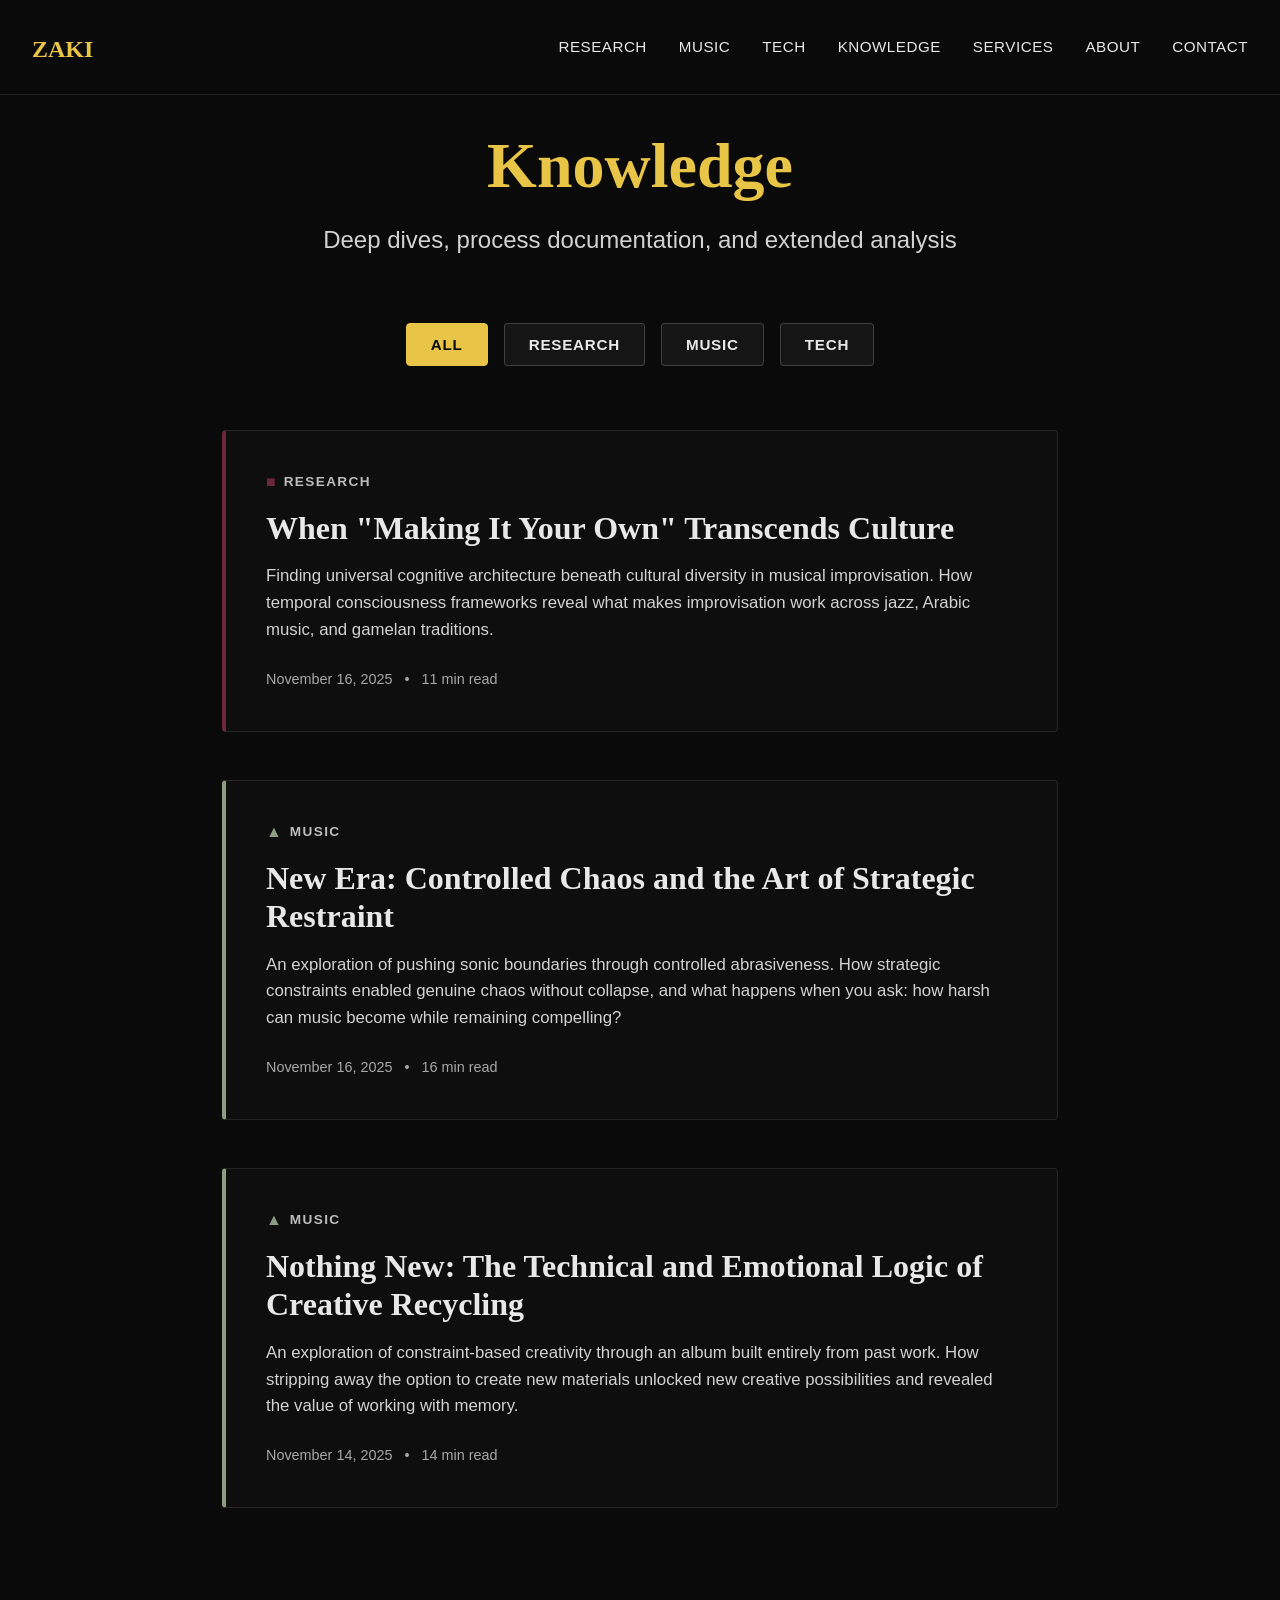
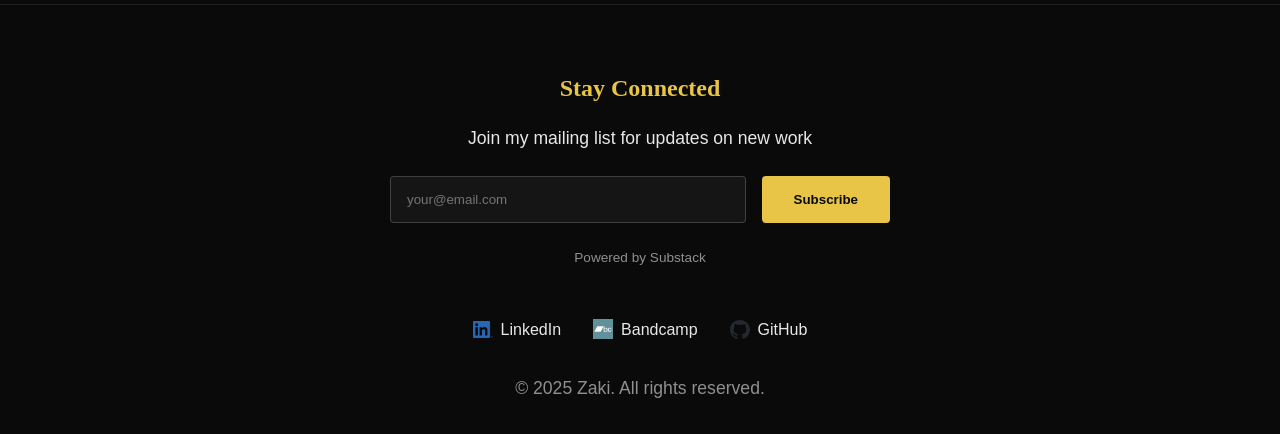
==== commit 857bb202: "Add mobile navigation to knowledge section pages Knowledge pages were missing the slide-out menu and" ====
--- a/knowledge/index.html
+++ b/knowledge/index.html
@@ -63,6 +63,25 @@
 <body class="knowledge">
   <!-- Skip Link for Accessibility -->
   <a href="#main-content" class="skip-link">Skip to main content</a>
+
+  <!-- Slide-out Menu -->
+  <div class="slide-menu-overlay" aria-hidden="true"></div>
+  <nav id="mobile-slide-menu" class="slide-menu" aria-label="Mobile navigation">
+    <div class="slide-menu-header">
+      <span class="slide-menu-logo">ZAKI</span>
+      <button class="slide-menu-close" aria-label="Close navigation menu">&times;</button>
+    </div>
+    <ul class="slide-menu-links">
+      <li><a href="../index.html">Home</a></li>
+      <li><a href="../research.html">Research</a></li>
+      <li><a href="../music.html">Music</a></li>
+      <li><a href="../tech.html">Tech</a></li>
+      <li><a href="index.html" class="active">Knowledge</a></li>
+      <li><a href="../services.html">Services</a></li>
+      <li><a href="../about.html">About</a></li>
+      <li><a href="../contact.html">Contact</a></li>
+    </ul>
+  </nav>
 
   <!-- Desktop Navigation -->
   <nav id="mainNav" class="nav-expanded" aria-label="Main navigation">
@@ -77,6 +96,12 @@
         <li><a href="../about.html">ABOUT</a></li>
         <li><a href="../contact.html">CONTACT</a></li>
       </ul>
+      <!-- Mobile Hamburger Menu -->
+      <button class="hamburger-btn" aria-label="Open navigation menu" aria-expanded="false" aria-controls="mobile-slide-menu">
+        <span class="hamburger-line"></span>
+        <span class="hamburger-line"></span>
+        <span class="hamburger-line"></span>
+      </button>
     </div>
   </nav>
 
@@ -222,7 +247,7 @@
   </nav>
 
   <!-- GSAP (loaded immediately - required by main.js) -->
-  <script src="https://cdnjs.cloudflare.com/ajax/libs/gsap/3.12.2/gsap.min.js"></script>
+  <script src="https://cdnjs.cloudflare.com/ajax/libs/gsap/3.12.2/gsap.min.js" defer integrity="sha512-umP3Wd8vJDLqHi4grfMVZX1KniELmlWQo7F9w5X0bL9l6EIzBWLlQx7jdFJ2ks/HqPZjJa9cAHfSFadCF9R/Gg==" crossorigin="anonymous"></script>
 
   <!-- Main JavaScript (deferred for better page load performance) -->
   <script src="../js/main.js" defer></script>
--- a/css/style.min.css
+++ b/css/style.min.css
@@ -1 +1 @@
-@keyframes float1{0%,to{transform:translate(0,0) rotate(0deg)}25%{transform:translate(30px,-40px) rotate(5deg)}50%{transform:translate(-20px,-60px) rotate(-3deg)}75%{transform:translate(40px,-30px) rotate(7deg)}}@keyframes float2{0%,to{transform:translate(0,0) rotate(15deg)}25%{transform:translate(-40px,30px) rotate(20deg)}50%{transform:translate(30px,50px) rotate(10deg)}75%{transform:translate(-25px,20px) rotate(25deg)}}@keyframes float3{0%,to{transform:translate(0,0) rotate(0deg)}33%{transform:translate(-35px,45px) rotate(-8deg)}66%{transform:translate(45px,-35px) rotate(8deg)}}@keyframes float4{0%,to{transform:translate(0,0) rotate(0deg)}25%{transform:translate(25px,-35px) rotate(-6deg)}50%{transform:translate(-30px,-50px) rotate(6deg)}75%{transform:translate(35px,-25px) rotate(-4deg)}}@keyframes float5{0%,to{transform:translate(0,0) rotate(0deg)}20%{transform:translate(-30px,-40px) rotate(4deg)}40%{transform:translate(40px,30px) rotate(-5deg)}60%{transform:translate(-25px,45px) rotate(6deg)}80%{transform:translate(30px,-35px) rotate(-4deg)}}@keyframes floatNote{0%,to{transform:translateY(0) rotate(0deg);opacity:.08}50%{transform:translateY(-50px) rotate(15deg);opacity:.12}}@keyframes blobDriftA{0%{transform:translate3d(var(--x-start),var(--y-start),0) scale(1) rotate(0deg);border-radius:40% 60% 55% 45%/55% 40% 60% 45%}50%{transform:translate3d(var(--x-mid, 0),var(--y-mid, 0),0) scale(1.07) rotate(6deg);border-radius:45% 55% 50% 50%/50% 45% 55% 50%}to{transform:translate3d(var(--x-end),var(--y-end),0) scale(.98) rotate(-4deg);border-radius:60% 40% 50% 50%/50% 60% 40% 50%}}@keyframes blobDriftB{0%{transform:translate3d(var(--x-start),var(--y-start),0) scale(1.05) rotate(0deg);border-radius:55% 45% 55% 45%/50% 55% 45% 50%}50%{transform:translate3d(var(--x-mid, 0),var(--y-mid, 0),0) scale(1.15) rotate(-8deg);border-radius:60% 40% 45% 55%/55% 45% 55% 45%}to{transform:translate3d(var(--x-end),var(--y-end),0) scale(.96) rotate(5deg);border-radius:45% 55% 60% 40%/40% 60% 45% 55%}}@keyframes driftWord{0%{transform:translate3d(0,0,0)}to{transform:translate3d(var(--tx, 10px),var(--ty, -10px),0)}}@font-face{font-family:"Playfair Display";font-display:swap}@font-face{font-family:"Inter";font-display:swap}:root{--bg-primary:#0A0A0A;--text-primary:#E8E8E8;--accent-gold:#D4AF37;--accent-wine:#6B2737;--accent-sage:#8B9D83;--accent-steel:#4A5F7A;--font-display:'Playfair Display', serif;--font-body:'Inter', sans-serif;--bg-subtle:rgba(232, 232, 232, 0.02);--bg-card:rgba(232, 232, 232, 0.03);--bg-input:rgba(232, 232, 232, 0.05);--bg-icon:rgba(232, 232, 232, 0.1);--border-subtle:rgba(232, 232, 232, 0.1);--border-input:rgba(232, 232, 232, 0.2);--current-accent:var(--accent-gold)}*{margin:0;padding:0;box-sizing:border-box}html{scroll-behavior:smooth}body{background:var(--bg-primary);color:var(--text-primary);font-family:var(--font-body);line-height:1.6;min-height:100vh;overflow-x:hidden}a{text-decoration:none;color:inherit;transition:all .3s ease}img{max-width:100%;height:auto;display:block}.about-image img,.headshot-placeholder{max-width:400px;height:auto}.about-image img{width:100%}.album-art,.project-media{width:100%;max-width:600px;height:auto;object-fit:cover}.sr-only,.visually-hidden{position:absolute;width:1px;height:1px;padding:0;margin:-1px;overflow:hidden;clip:rect(0,0,0,0);white-space:nowrap}.visually-hidden{border:0}.sr-only{border-width:0}.skip-link{position:absolute;top:-40px;left:0;background:var(--accent-gold);color:var(--bg-primary);padding:.75rem 1rem;text-decoration:none;font-weight:600;z-index:1000;border-radius:0 0 4px 0}.skip-link:focus{top:0;outline:3px solid var(--text-primary);outline-offset:2px}.btn:focus,a:focus,button:focus,input:focus,select:focus,textarea:focus{outline:3px solid var(--accent-gold);outline-offset:2px}a:focus:not(:focus-visible),button:focus:not(:focus-visible),input:focus:not(:focus-visible),select:focus:not(:focus-visible),textarea:focus:not(:focus-visible){outline:0}.btn:focus-visible,.mobile-nav-item:focus-visible,.nav-links a:focus-visible,a:focus-visible,button:focus-visible,input:focus-visible,select:focus-visible,textarea:focus-visible{outline:3px solid var(--accent-gold);outline-offset:2px}.nav-links a:focus-visible{outline-offset:4px}.card-base{background:var(--bg-card);border:1px solid var(--border-subtle);border-radius:8px;padding:2rem;transition:all .3s ease}.grid-3col,.grid-cards{display:grid;grid-template-columns:repeat(auto-fit,minmax(250px,1fr));gap:2rem}.grid-cards{grid-template-columns:repeat(auto-fit,minmax(280px,1fr))}h1{font-size:4rem;line-height:1.2}h1,h2,h3{font-family:var(--font-display)}h2{font-size:2.5rem;margin-bottom:2rem}h3{font-size:1.5rem}p{font-size:1.1rem;line-height:1.6}.btn{display:inline-block;padding:1rem 2rem;border-radius:4px;font-weight:600;cursor:pointer;transition:all .3s ease;border:0;font-family:var(--font-body)}.btn-primary{background:var(--accent-gold);color:var(--bg-primary)}.btn-primary:hover{transform:translateY(-2px);box-shadow:0 4px 12px rgba(212,175,55,.3)}.btn-secondary{background:0 0;border:2px solid var(--accent-gold);color:var(--accent-gold)}.btn-secondary:hover{background:var(--accent-gold);color:var(--bg-primary)}#mainNav{position:fixed;top:0;left:0;right:0;z-index:1000;background:var(--bg-primary);border-bottom:1px solid rgba(232,232,232,.1);transition:all .4s ease;will-change:height}.nav-container{max-width:1400px;margin:0 auto;padding:1.5rem 2rem;display:flex;justify-content:space-between;align-items:center}.nav-logo{font-family:var(--font-display);font-size:1.5rem;font-weight:700;color:var(--accent-gold)}.nav-links{display:flex;list-style:none;gap:2rem}.nav-links a{color:var(--text-primary);font-size:.95rem;letter-spacing:.5px;position:relative}.nav-links a:hover,body.home .nav-shape{color:var(--accent-gold)}.nav-links a::after{content:"";position:absolute;bottom:-5px;left:0;width:0;height:2px;background:var(--accent-gold);transition:width .3s ease}.nav-links a:hover::after{width:100%}#mainNav.nav-collapsed .nav-links{pointer-events:none}.nav-shape{display:inline-block;font-size:1.2em;margin-left:.5rem;opacity:0;transform:scale(.8);transition:all .3s ease}#mainNav.nav-collapsed .nav-shape{opacity:1;transform:scale(1)}.nav-shape:hover{transform:scale(1.1)}body.research .nav-shape{color:var(--accent-wine)}body.music .nav-shape{color:var(--accent-sage)}body.tech .nav-shape{color:var(--accent-steel)}body.knowledge .nav-shape{color:var(--accent-gold)}body.post-research .nav-shape,body.research .hero h1,body[data-category=research] .nav-shape{color:var(--accent-wine)}.music-package .package-includes li::before,body.music .hero h1,body.post-music .nav-shape,body[data-category=music] .nav-shape{color:var(--accent-sage)}body.post-tech .nav-shape,body[data-category=tech] .nav-shape{color:var(--accent-steel)}.social-links a:hover,body.about .nav-shape,body.contact .nav-shape,body.services .nav-shape{color:var(--accent-gold)}.hero{min-height:100vh;display:flex;flex-direction:column;justify-content:center;align-items:center;text-align:center;padding:8rem 2rem 4rem}.hero h1,.tagline{margin-bottom:1rem;color:var(--accent-gold)}.tagline{font-size:1.3rem;color:var(--text-primary)}.subtitle{font-size:1.1rem;max-width:600px;margin:0 auto 3rem;opacity:.8}.hero{position:relative;overflow:hidden}.hero-shapes{position:absolute;top:0;left:0;width:100%;height:100%;z-index:0;pointer-events:none}.hero>*{position:relative;z-index:1}.shape{position:absolute;opacity:.08;will-change:transform;border:2px solid currentColor}.shape-large{transform:scale(1.5)}.shape-medium{transform:scale(1)}.shape-small{transform:scale(.5)}.shape-circle{border-radius:50%}.shape-circle,.shape-square{width:200px;height:200px;border:2px solid currentColor}.shape-hexagon::after,.shape-hexagon::before,.shape-triangle{width:0;border-left:100px solid transparent;border-right:100px solid transparent}.shape-triangle{height:0;border-bottom:173px solid currentColor}.shape-hexagon{width:200px;height:115px;background:currentColor;position:relative}.shape-hexagon::after,.shape-hexagon::before{content:"";position:absolute}.shape-hexagon::before{bottom:100%;border-bottom:58px solid currentColor}.shape-hexagon::after{top:100%;border-top:58px solid currentColor}.shape-pentagon{width:200px;height:200px;border:2px solid currentColor;clip-path:polygon(50%0,100% 38%,82% 100%,18% 100%,0 38%)}.shape:nth-child(1){color:var(--accent-gold);top:10%;left:5%;animation:float1 80s infinite ease-in-out}.shape:nth-child(2){color:var(--accent-wine);top:60%;right:10%;animation:float2 100s infinite ease-in-out}.shape:nth-child(3){color:var(--accent-sage);top:30%;right:15%;animation:float3 90s infinite ease-in-out}.shape:nth-child(4){color:var(--accent-steel);top:70%;left:15%;animation:float4 110s infinite ease-in-out}.shape:nth-child(5){color:var(--accent-gold);top:15%;right:30%;animation:float5 95s infinite ease-in-out}.shape:nth-child(6){color:var(--accent-wine);top:80%;left:40%;animation:float1 85s infinite ease-in-out}.shape:nth-child(7){color:var(--accent-sage);top:5%;left:50%;animation:float2 105s infinite ease-in-out}.shape:nth-child(8){color:var(--accent-steel);top:45%;right:5%;animation:float3 95s infinite ease-in-out}.shape:nth-child(9){color:var(--accent-gold);top:25%;left:25%;animation:float4 88s infinite ease-in-out}.shape:nth-child(10){color:var(--accent-wine);top:55%;right:40%;animation:float5 102s infinite ease-in-out}.shape:nth-child(11){color:var(--accent-sage);top:35%;left:60%;animation:float1 92s infinite ease-in-out}.shape:nth-child(12){color:var(--accent-steel);top:85%;right:25%;animation:float2 98s infinite ease-in-out}.shape:nth-child(13){color:var(--accent-gold);top:20%;left:75%;animation:float3 87s infinite ease-in-out}.shape:nth-child(14){color:var(--accent-wine);top:65%;left:70%;animation:float4 103s infinite ease-in-out}.shape:nth-child(15){color:var(--accent-sage);top:50%;right:55%;animation:float5 97s infinite ease-in-out}.hero-bg-animation{position:absolute;top:0;left:0;width:100%;height:100%;z-index:0;pointer-events:none;overflow:hidden}.research-animation{opacity:1}.research-animation canvas{width:100%;height:100%;display:block;filter:blur(.3px);contain:layout style paint}.music-animation{overflow:hidden}.note{position:absolute;font-size:3rem;color:var(--accent-sage);opacity:.08;animation:floatNote 15s ease-in-out infinite;will-change:transform,opacity}.note:nth-child(odd){animation-direction:alternate}.note:nth-child(even){animation-direction:alternate-reverse}.note:nth-child(1){animation-delay:0s;animation-duration:14s}.note:nth-child(2){animation-delay:1s;animation-duration:16s}.note:nth-child(3){animation-delay:2s;animation-duration:15s}.note:nth-child(4){animation-delay:3s;animation-duration:17s}.note:nth-child(5){animation-delay:.5s;animation-duration:14.5s}.note:nth-child(6){animation-delay:1.5s;animation-duration:16.5s}.note:nth-child(7){animation-delay:2.5s;animation-duration:15.5s}.note:nth-child(8){animation-delay:3.5s;animation-duration:17.5s}.note:nth-child(9){animation-delay:.75s;animation-duration:14.75s}.note:nth-child(10){animation-delay:1.75s;animation-duration:16.75s}.note:nth-child(11){animation-delay:2.75s;animation-duration:15.75s}.note:nth-child(12){animation-delay:3.75s;animation-duration:17.75s}.note:nth-child(13){animation-delay:1.25s;animation-duration:14.25s}.note:nth-child(14){animation-delay:2.25s;animation-duration:16.25s}.note:nth-child(15){animation-delay:3.25s;animation-duration:15.25s}.note:nth-child(16){animation-delay:.25s;animation-duration:17.25s}.note:nth-child(17){animation-delay:1.5s;animation-duration:14.5s}.note:nth-child(18){animation-delay:2.5s;animation-duration:16.5s}.note-pos-1{top:10%;left:5%}.note-pos-2{top:30%;left:15%}.note-pos-3{top:50%;left:8%}.note-pos-4{top:70%;left:12%}.note-pos-5{top:20%;right:10%}.note-pos-6{top:45%;right:5%}.note-pos-7{top:65%;right:15%}.note-pos-8{top:85%;right:8%}.note-pos-9{top:15%;left:40%}.note-pos-10{top:35%;left:50%}.note-pos-11{top:55%;left:45%}.note-pos-12{top:75%;left:55%}.note-pos-13{top:25%;right:35%}.note-pos-14{top:60%;right:40%}.note-pos-15{top:80%;right:45%}.note-pos-16{top:40%;left:25%}.note-pos-17{top:90%;left:70%}.note-pos-18{top:5%;right:60%}.tech-animation{opacity:1}.tech-animation canvas{width:100%;height:100%;display:block;filter:blur(.25px);contain:layout style paint}.services-animation{overflow:hidden}.blob{position:absolute;width:40vw;height:40vw;max-width:650px;max-height:650px;min-width:260px;min-height:260px;border-radius:40% 60% 55% 45%/55% 40% 60% 45%;filter:blur(40px);opacity:.75;mix-blend-mode:screen;transform-origin:center center;animation-timing-function:ease-in-out;animation-iteration-count:infinite;animation-direction:alternate;animation-play-state:running;will-change:transform,border-radius}body:not(:focus-within) .blob{animation-play-state:paused}.blob--1{background:var(--accent-gold)}.blob--2{background:var(--accent-wine)}.blob--3{background:var(--accent-sage)}.blob--4{background:var(--accent-steel)}.blob:nth-child(1){--x-start:-10vw;--y-start:-15vh;--x-mid:-5vw;--y-mid:-5vh;--x-end:5vw;--y-end:-10vh;animation-name:blobDriftA;animation-duration:42s;animation-delay:-8s}.blob:nth-child(2){--x-start:35vw;--y-start:-20vh;--x-mid:40vw;--y-mid:-10vh;--x-end:30vw;--y-end:-5vh;opacity:.65;animation-name:blobDriftB;animation-duration:55s;animation-delay:-18s}.blob:nth-child(3){--x-start:0vw;--y-start:10vh;--x-mid:-5vw;--y-mid:15vh;--x-end:5vw;--y-end:20vh;opacity:.7;animation-name:blobDriftA;animation-duration:60s;animation-delay:-30s}.blob:nth-child(4){--x-start:25vw;--y-start:40vh;--x-mid:20vw;--y-mid:50vh;--x-end:30vw;--y-end:55vh;opacity:.75;animation-name:blobDriftB;animation-duration:48s;animation-delay:-12s}.blob:nth-child(5){--x-start:-20vw;--y-start:35vh;--x-mid:-15vw;--y-mid:45vh;--x-end:-10vw;--y-end:50vh;opacity:.6;animation-name:blobDriftA;animation-duration:70s;animation-delay:-25s}.bg-typography{position:fixed;inset:0;overflow:hidden;z-index:-1;pointer-events:none;mix-blend-mode:lighten}.bg-typography__word{position:absolute;font-family:"Playfair Display","Times New Roman","Georgia",serif;font-size:clamp(10px,.9vw,14px);letter-spacing:.08em;text-transform:uppercase;opacity:.06;white-space:nowrap;color:var(--text-primary);transform:translate3d(0,0,0);animation-name:driftWord;animation-timing-function:ease-in-out;animation-iteration-count:infinite;animation-direction:alternate;animation-duration:var(--dur, 24s);animation-delay:var(--delay, 0s);animation-play-state:running;will-change:transform}@media (prefers-reduced-motion:no-preference){body.page-hidden .bg-typography__word{animation-play-state:paused}}.bg-typography__word--accent{opacity:.09;color:var(--accent-gold)}@media (max-width:768px){.research-animation{opacity:.7}.note{font-size:2rem;opacity:.06}.tech-animation{opacity:.8}.blob{width:50vw;height:50vw;min-width:200px;min-height:200px;filter:blur(30px);opacity:.6}.blob--mobile-hide{display:none}.bg-typography__word{font-size:clamp(8px,.7vw,11px);opacity:.04}.bg-typography__word--accent{opacity:.06}}@media (prefers-reduced-motion:reduce){.bg-typography,.research-animation,.services-animation,.tech-animation{display:none}.bg-typography__word,.blob,.note{animation:none!important;opacity:.02!important}.about-card,.category-card,.faq-item,.package-card,.project-card,.release-card,.testimonial-card{transition-duration:.05s!important}*{animation-duration:.01s!important;animation-iteration-count:1!important;transition-duration:.01s!important}}.work-categories{padding:6rem 2rem;max-width:1200px;margin:0 auto}.work-categories h2{text-align:center;margin-bottom:4rem;color:var(--accent-gold)}.categories-grid{display:grid;grid-template-columns:repeat(auto-fit,minmax(280px,1fr));gap:2rem}.category-card{display:block;background:var(--bg-card);border:1px solid var(--border-subtle);border-radius:8px;padding:2rem;transition:all .3s ease;cursor:pointer;text-decoration:none;color:inherit}.category-card:focus-within,.category-card:hover{transform:translateY(-8px);border-color:var(--accent-gold);box-shadow:0 8px 24px rgba(0,0,0,.4);will-change:transform}.card-icon{width:60px;height:60px;margin-bottom:1.5rem;background:var(--accent-gold);border-radius:8px}.category-card h3{margin-bottom:1rem;color:var(--accent-gold);font-family:var(--font-display);font-size:1.5rem}.category-card p{font-size:.95rem;margin-bottom:0;line-height:1.6;opacity:.9}.current-focus{padding:4rem 2rem;max-width:800px;margin:0 auto;text-align:center}.current-focus h2,.email-signup h3{color:var(--accent-gold);margin-bottom:1.5rem}footer{padding:4rem 2rem 2rem;border-top:1px solid rgba(232,232,232,.1)}.email-signup{max-width:500px;margin:0 auto 3rem;text-align:center}.email-signup h3{margin-bottom:1rem}body.post-music .email-signup h3,body.post-research .email-signup h3,body.post-tech .email-signup h3{color:var(--page-accent)}.email-signup form{display:flex;gap:1rem;margin:1.5rem 0}.email-signup input{flex:1;padding:.8rem 1rem;background:var(--bg-input);border:1px solid var(--border-input);border-radius:4px;color:var(--text-primary);font-family:var(--font-body)}.email-signup input:focus{outline:0;border-color:var(--accent-gold)}.form-note{font-size:.85rem;opacity:.6}.social-links{display:flex;justify-content:center;gap:2rem;margin-bottom:2rem}.social-links a{color:var(--text-primary);transition:color .3s ease;display:inline-flex;align-items:center;gap:.5rem}.social-icon{width:20px;height:20px;object-fit:contain;flex-shrink:0}.copyright{text-align:center;font-size:.9rem;opacity:.6}.mobile-nav{display:none;position:fixed;bottom:0;left:0;right:0;background:rgba(10,10,10,.95);backdrop-filter:blur(10px);border-top:1px solid rgba(232,232,232,.1);padding:.75rem max(.75rem,env(safe-area-inset-left)) calc(.75rem + env(safe-area-inset-bottom)) max(.75rem,env(safe-area-inset-right));min-height:70px;z-index:1000;gap:.5rem}.mobile-nav-item{flex-direction:column;gap:.4rem;padding:.75rem .5rem;min-width:60px;color:var(--text-primary);font-size:.7rem;border-radius:8px}.mobile-nav-item.active{color:var(--accent-gold);background:rgba(212,175,55,.1)}.mobile-nav .nav-icon,.mobile-nav-item{transition:all .3s ease;display:flex;align-items:center}.mobile-nav .nav-icon{font-size:2.25rem;width:36px;height:36px;line-height:1;opacity:.6;justify-content:center}.mobile-nav-item.active .nav-icon{opacity:1;transform:scale(1.05)}.mobile-nav-item span:not(.nav-icon){white-space:nowrap}body.home .mobile-nav-item:nth-child(1) .nav-icon{color:var(--accent-gold)}body.post-research .mobile-nav-item:nth-child(2) .nav-icon,body.research .mobile-nav-item:nth-child(2) .nav-icon,body[data-category=research] .mobile-nav-item:nth-child(2) .nav-icon{color:var(--accent-wine)}body.music .mobile-nav-item:nth-child(3) .nav-icon,body.post-music .mobile-nav-item:nth-child(3) .nav-icon,body[data-category=music] .mobile-nav-item:nth-child(3) .nav-icon{color:var(--accent-sage)}body.post-tech .mobile-nav-item:nth-child(4) .nav-icon,body.tech .mobile-nav-item:nth-child(4) .nav-icon,body[data-category=tech] .mobile-nav-item:nth-child(4) .nav-icon{color:var(--accent-steel)}body.services .mobile-nav-item:nth-child(5) .nav-icon{color:var(--accent-gold)}.hamburger-btn{display:none;background:0 0;border:1px solid var(--border-subtle);border-radius:8px;padding:.75rem;cursor:pointer;flex-direction:column;gap:5px;width:44px;height:44px;align-items:center;justify-content:center;margin-left:auto}.hamburger-line{display:block;width:20px;height:2px;background:var(--text-primary);transition:all .3s ease}.hamburger-btn.active .hamburger-line:nth-child(1){transform:rotate(45deg) translate(5px,5px)}.hamburger-btn.active .hamburger-line:nth-child(2){opacity:0}.hamburger-btn.active .hamburger-line:nth-child(3){transform:rotate(-45deg) translate(5px,-5px)}.slide-menu,.slide-menu-overlay{display:none;position:fixed;top:0;right:0}.slide-menu-overlay{left:0;bottom:0;background:rgba(0,0,0,.5);z-index:999;opacity:0;transition:opacity .3s ease}.slide-menu-overlay.active{opacity:1}.slide-menu{width:280px;max-width:80vw;height:100vh;background:var(--bg-primary);border-left:1px solid var(--border-subtle);z-index:1000;transform:translateX(100%);transition:transform .3s ease;overflow-y:auto}.slide-menu.active{transform:translateX(0)}.slide-menu-header{display:flex;justify-content:space-between;align-items:center;padding:1.5rem;border-bottom:1px solid var(--border-subtle)}.slide-menu-logo{font-family:var(--font-display);font-size:1.5rem;font-weight:700;color:var(--accent-gold)}.slide-menu-close{background:0 0;border:0;font-size:2rem;color:var(--text-primary);cursor:pointer;padding:0;line-height:1;transition:color .3s ease}.slide-menu-close:hover{color:var(--accent-gold)}.slide-menu-links{list-style:none;padding:1rem 0;margin:0}.slide-menu-links li{border-bottom:1px solid var(--border-subtle)}.slide-menu-links a{display:block;padding:1rem 1.5rem;color:var(--text-primary);text-decoration:none;font-family:var(--font-display);font-size:1.1rem;transition:all .3s ease}.slide-menu-links a.active,.slide-menu-links a:hover{background:rgba(212,175,55,.1);color:var(--accent-gold);padding-left:2rem}@media (max-width:768px){.nav-links{display:none}.hamburger-btn{display:flex}.slide-menu,.slide-menu-overlay{display:block}.mobile-nav{display:none}.hero{padding:6rem 1.5rem 8rem}.hero h1{font-size:2.5rem}h2{font-size:2rem}.work-categories{padding:4rem 1.5rem}.categories-grid{grid-template-columns:1fr}.email-signup form,.social-links a{flex-direction:column}.social-links{display:grid;grid-template-columns:repeat(3,1fr);gap:.75rem 1rem;margin-bottom:1.5rem}.social-links a{font-size:.85rem;gap:.35rem}.social-icon{width:24px;height:24px}footer{padding-bottom:6rem}}body.research{--current-accent:var(--accent-wine)}.form-group label span,.thesis-content h3,body.music h2,body.research h2,body.tech h2{color:var(--current-accent)}body.research .btn-primary{background:var(--current-accent)}body.research .btn-primary:hover{box-shadow:0 4px 12px rgba(107,39,55,.3)}.page-subtitle{text-align:center;font-size:1.2rem;max-width:700px;margin:1rem auto 0;opacity:.9}.featured-work{padding:4rem 2rem;max-width:1000px;margin:0 auto}.thesis-feature{display:grid;grid-template-columns:1fr 2fr;gap:3rem;align-items:start;margin-top:2rem}.interests-grid>div,.process-grid>div,.thesis-image{border:1px solid var(--border-subtle);border-radius:8px}.thesis-image{aspect-ratio:1;background:var(--bg-input)}.thesis-content h3{font-size:2rem;margin-bottom:.5rem}.thesis-meta{font-size:.95rem;opacity:.7;margin-bottom:1.5rem}.thesis-highlights{list-style:none;margin:1.5rem 0}.thesis-highlights li{padding-left:1.5rem;margin-bottom:.5rem;position:relative}.thesis-highlights li::before,.work-highlights li::before{content:"→";position:absolute;left:0;color:var(--accent-gold)}.research-interests{padding:4rem 2rem;background:var(--bg-subtle)}.research-interests h2{text-align:center;margin-bottom:3rem}.interests-grid{display:grid;grid-template-columns:repeat(auto-fit,minmax(250px,1fr));gap:2rem;max-width:1000px;margin:0 auto}.interests-grid>div,.process-grid>div{padding:2rem;background:var(--bg-card)}.interests-grid h3{color:var(--current-accent);margin-bottom:1rem}.cv-list{margin:1rem 0 1.5rem}.cv-list dt{font-weight:600;color:var(--accent-wine);margin-top:1rem}.cv-list dt:first-child{margin-top:0}.cv-list dd{margin-left:0;margin-bottom:.5rem;color:var(--accent-wine);opacity:.9}.academic-section{padding:4rem 2rem;max-width:800px;margin:0 auto}.cv-content,.cv-content h3{margin-top:2rem}.cv-content h3{color:var(--accent-gold)}.cta-section,.knowledge-cta{padding:4rem 2rem;text-align:center}.cta-section{background:rgba(107,39,55,.05)}.cta-section h2,.cv-content h3,.knowledge-cta h2{margin-bottom:1rem}.cta-section p,.knowledge-cta p{margin-bottom:2rem;opacity:.9}.knowledge-cta{background:rgba(212,175,55,.05);border-top:1px solid rgba(232,232,232,.1)}.knowledge-cta h2{font-family:var(--font-display);font-size:2rem;color:var(--accent-gold)}.knowledge-cta p{max-width:600px;margin-left:auto;margin-right:auto}.work-card{background:rgba(232,232,232,.03);border:1px solid rgba(232,232,232,.1);border-left:4px solid var(--accent-wine);border-radius:8px;padding:2.5rem;margin-bottom:2rem}.work-card:last-child{margin-bottom:0}.work-content h3{color:var(--accent-wine);font-size:1.8rem;margin-bottom:.5rem}.work-meta{font-size:.95rem;opacity:.7;margin-bottom:1.5rem}.work-highlights{list-style:none;margin:1rem 0}.work-highlights li{padding:.5rem 0 .5rem 1.5rem;position:relative}@media (max-width:768px){.thesis-feature{grid-template-columns:1fr;gap:2rem}}body.music{--current-accent:var(--accent-sage)}.release-links a:hover,body.music .btn-primary{background:var(--current-accent);color:var(--bg-primary)}body.music .btn-primary:hover{box-shadow:0 4px 12px rgba(139,157,131,.3)}.section-intro{text-align:center;max-width:700px;margin:0 auto 3rem;opacity:.9}.discography{padding:4rem 2rem;max-width:1200px;margin:0 auto}.discography h2{text-align:center;margin-bottom:3rem}.releases-grid{display:grid;grid-template-columns:repeat(auto-fit,minmax(280px,1fr));gap:2rem;max-width:1200px;margin:3rem auto 0}.release-card{background:var(--bg-card);border:1px solid var(--border-subtle);border-radius:8px;overflow:hidden;transition:transform .3s ease}.release-card:focus-within,.release-card:hover{transform:translateY(-8px);border-color:var(--current-accent);will-change:transform}.album-art{aspect-ratio:1;background:var(--bg-icon);display:flex;align-items:center;justify-content:center;font-size:3rem;color:var(--current-accent)}.release-card h3{padding:1rem 1.5rem .5rem;color:var(--current-accent)}.release-year{padding:0 1.5rem;font-size:.9rem;opacity:.7}.release-desc{padding:.5rem 1.5rem 1rem;font-size:.95rem;opacity:.9}.release-links{padding:0 1.5rem 1.5rem;display:flex;gap:1rem;flex-wrap:wrap}.release-links a{font-size:.9rem;padding:.5rem 1rem;border:1px solid var(--current-accent);border-radius:4px;transition:all .3s ease}.tools-process{padding:4rem 2rem;background:var(--bg-subtle);max-width:1000px;margin:0 auto}.tools-process h2{text-align:left;margin-bottom:1rem}.process-grid{display:grid;grid-template-columns:repeat(auto-fit,minmax(250px,1fr));gap:2rem;margin-top:3rem}.process-grid h3,.release-links a{color:var(--current-accent)}.featured-tracks{padding:4rem 2rem;max-width:900px;margin:0 auto}.players-container{display:flex;flex-direction:column;gap:2rem;margin-top:2rem}.player-placeholder{padding:3rem;background:var(--bg-card);border:1px dashed var(--border-input);border-radius:8px;text-align:center;opacity:.7}.music-services{padding:4rem 2rem;text-align:center;background:rgba(139,157,131,.05)}.music-services h2,.process-grid h3{margin-bottom:1rem}.services-list{max-width:500px;margin:2rem auto;text-align:left;list-style:none}.services-list li{padding:.75rem 1rem;margin-bottom:.5rem;background:var(--bg-card);border-left:3px solid var(--current-accent);border-radius:4px}body.tech{--current-accent:var(--accent-steel)}body.tech .btn-primary{background:var(--current-accent);color:var(--text-primary)}body.tech .btn-primary:hover{box-shadow:0 4px 12px rgba(74,95,122,.3)}.project-showcases{padding:4rem 2rem;max-width:1200px;margin:0 auto}.project-showcases h2,.technical-skills h2{text-align:center;margin-bottom:3rem}.projects-grid{display:flex;flex-direction:column;gap:4rem;margin-top:3rem}.project-card{display:grid;grid-template-columns:2fr 3fr;gap:3rem;align-items:center}.project-card:nth-child(even){direction:rtl}.project-card:nth-child(even)>*{direction:ltr}.project-media{aspect-ratio:16/9;background:rgba(232,232,232,.05);border:1px solid rgba(232,232,232,.1);border-radius:8px;display:flex;align-items:center;justify-content:center;font-size:2rem;color:var(--current-accent)}.project-content h3,.skill-category h3{font-size:1.8rem;color:var(--current-accent);margin-bottom:.5rem}.project-meta{font-size:.9rem;opacity:.7;margin-bottom:1rem}.project-tech{list-style:none;display:flex;flex-wrap:wrap;gap:.5rem;margin:1.5rem 0}.project-tech li{padding:.4rem .8rem;background:rgba(74,95,122,.1);border:1px solid rgba(74,95,122,.3);border-radius:4px;font-size:.85rem;color:var(--current-accent)}.credential-item strong,.portfolio-links a,.project-link{color:var(--current-accent);font-weight:600}.project-link{display:inline-block;margin-top:1rem;transition:transform .3s ease}.project-link:hover{transform:translateX(5px)}.technical-skills{padding:4rem 2rem;background:var(--bg-subtle)}.skills-grid{display:grid;grid-template-columns:repeat(auto-fit,minmax(250px,1fr));gap:2rem;max-width:1200px;margin:0 auto}.skill-category{padding:2rem;background:var(--bg-card);border:1px solid var(--border-subtle);border-radius:8px}.skill-category h3{margin-bottom:1.5rem;font-size:1.2rem}.skill-category ul{list-style:none}.skill-category li{padding:.5rem 0;padding-left:1.5rem;position:relative;font-size:.95rem}.skill-category li::before{content:"▹";position:absolute;left:0;color:var(--current-accent)}.consulting-cta{padding:4rem 2rem;text-align:center;background:rgba(74,95,122,.05)}.consulting-cta h2{margin-bottom:1rem}.consulting-cta>p{max-width:700px;margin:0 auto 2rem;opacity:.9}.consulting-areas{display:grid;grid-template-columns:repeat(auto-fit,minmax(250px,1fr));gap:1rem;max-width:900px;margin:2rem auto}.consulting-areas div{padding:1rem 1.5rem;background:var(--bg-card);border-left:3px solid var(--current-accent);border-radius:4px;text-align:left}@media (max-width:768px){.project-card{grid-template-columns:1fr;gap:2rem}.project-card:nth-child(even){direction:ltr}.skills-grid{grid-template-columns:1fr}}body.about,body.contact,body.services{--current-accent:var(--accent-gold)}.hero-cta{display:flex;gap:1.5rem;justify-content:center;margin-top:2.5rem;flex-wrap:wrap}.services-intro{max-width:900px;margin:0 auto 4rem;text-align:center}.services-intro .intro-text{font-size:1.25rem;line-height:1.8;color:var(--text-muted)}.credentials{padding:3rem 2rem;background:var(--bg-subtle);border-top:1px solid var(--border-subtle);border-bottom:1px solid var(--border-subtle);margin-bottom:4rem}.credentials-list{display:flex;justify-content:center;gap:3rem;flex-wrap:wrap;margin-bottom:2rem}.credential-item{text-align:center;display:flex;flex-direction:column;gap:.5rem}.credential-item strong{font-family:"Playfair Display",serif;font-size:1.5rem;font-weight:700}.credential-item span,.portfolio-links p{font-size:.9rem;color:var(--text-muted)}.portfolio-links{text-align:center;margin-top:1.5rem}.portfolio-links p{font-size:1rem}.portfolio-links a{text-decoration:none;transition:opacity .3s ease}.portfolio-links a:hover{opacity:.7}.service-packages{padding:4rem clamp(1.25rem,4vw,2rem);max-width:1300px;margin:0 auto 6rem}.service-packages h2,.testimonials h2,.work-process h2{max-width:1300px;margin-left:auto;margin-right:auto;padding-inline:clamp(1.25rem,4vw,2rem)}.packages-grid{display:grid;grid-template-columns:repeat(auto-fit,minmax(320px,1fr));gap:2rem;margin-top:3rem;max-width:1400px;margin-left:auto;margin-right:auto;padding:0 clamp(1.25rem,4vw,2rem)}.package-card{background:var(--bg-card);border:1px solid var(--border-subtle);border-radius:8px;padding:2.5rem;transition:transform .3s ease,border-color .3s ease;display:flex;flex-direction:column}.package-card:focus-within,.package-card:hover{transform:translateY(-4px);border-color:var(--current-accent);will-change:transform}.package-icon{width:60px;height:60px;background:var(--bg-icon);border-radius:8px;margin-bottom:1.5rem}.package-card h3{font-family:"Playfair Display",serif;font-size:1.75rem;margin-bottom:1rem;color:var(--text-primary)}.package-description{color:var(--text-muted);margin-bottom:1.5rem;line-height:1.7}.package-includes{list-style:none;margin:1.5rem 0;padding:0;flex-grow:1}.package-includes li{padding:.5rem 0;padding-left:1.5rem;position:relative;color:var(--text-muted);line-height:1.6}.package-includes li::before{content:"✓";position:absolute;left:0;color:var(--current-accent);font-weight:600}.package-pricing{font-size:1.5rem;font-weight:600;margin:2rem 0 .5rem;color:var(--text-primary)}.package-pricing .price{color:var(--current-accent);font-size:2rem}.pricing-note{font-size:.875rem;color:var(--text-muted);margin-bottom:1.5rem}.package-card .btn{margin-top:auto}.music-package:hover{border-color:var(--accent-sage)}.music-package .price{color:var(--accent-sage)}.research-package:hover{border-color:var(--accent-wine)}.research-package .package-includes li::before,.research-package .price{color:var(--accent-wine)}.tech-package:hover{border-color:var(--accent-steel)}.tech-package .package-includes li::before,.tech-package .price{color:var(--accent-steel)}.work-process{padding:4rem clamp(1.25rem,4vw,2rem);max-width:1300px;margin:0 auto 6rem}.process-steps{display:grid;grid-template-columns:repeat(auto-fit,minmax(250px,1fr));gap:3rem;margin-top:3rem;max-width:1300px;margin-left:auto;margin-right:auto;padding:0 clamp(1.25rem,4vw,2rem)}.process-step{position:relative;padding-top:3rem}.step-number{position:absolute;top:0;left:0;font-family:"Playfair Display",serif;font-size:3rem;font-weight:700;color:var(--current-accent);opacity:.3;line-height:1}.faq-cta h3,.option-calendly h3,.option-form h3,.process-step h3{font-family:"Playfair Display",serif;font-size:1.5rem;margin-bottom:.75rem;color:var(--text-primary)}.process-step p{color:var(--text-muted);line-height:1.7}.testimonials{padding:4rem clamp(1.25rem,4vw,2rem);max-width:1300px;margin:0 auto 6rem}.booking-cta h2,.testimonials-grid{max-width:1300px;margin-left:auto;margin-right:auto}.testimonials-grid{display:grid;grid-template-columns:repeat(auto-fit,minmax(300px,1fr));gap:2.5rem;margin-top:3rem;padding:0 clamp(1.25rem,4vw,2rem)}.testimonial-card{background:var(--bg-card);border:1px solid var(--border-subtle);border-radius:8px;padding:2rem;transition:border-color .3s ease}.testimonial-card:hover{border-color:var(--current-accent)}.testimonial-text{font-style:italic;color:var(--text-muted);line-height:1.8;margin-bottom:1.5rem;font-size:1.05rem}.testimonial-author{font-size:.9rem;color:var(--text-muted);font-weight:600}.testimonial-cta{text-align:center;margin-top:3rem;padding-top:3rem;border-top:1px solid var(--border-subtle)}.form-group label,.testimonial-cta .cta-text{font-size:1.25rem;margin-bottom:1.5rem;color:var(--text-primary);font-weight:600}.booking-cta{padding:4rem clamp(1.25rem,4vw,2rem);max-width:1300px;margin:0 auto 6rem;text-align:center}.booking-cta h2{margin-bottom:1rem;padding-inline:clamp(1.25rem,4vw,2rem)}.booking-cta>p{max-width:700px;margin:0 auto 3rem;font-size:1.125rem;color:var(--text-muted)}.cta-options{display:grid;grid-template-columns:repeat(auto-fit,minmax(min(100%,400px),1fr));gap:3rem;margin-top:3rem;text-align:left}.option-calendly,.option-form{background:var(--bg-card);border:1px solid var(--border-subtle);border-radius:8px;padding:2.5rem}.faq-cta h3,.option-calendly h3,.option-form h3{font-size:1.75rem;margin-bottom:1rem}.option-calendly p,.option-form p{color:var(--text-muted);margin-bottom:1.5rem}.calendly-embed-placeholder{background:var(--bg-subtle);border:2px dashed var(--border-subtle);border-radius:8px;padding:3rem 2rem;text-align:center;color:var(--text-muted);margin:1.5rem 0}.calendly-embed{min-width:320px;height:700px}.embed-note{font-size:.875rem;color:var(--text-muted);font-style:italic;margin-top:1rem}.inquiry-form{gap:1.5rem}.form-group,.inquiry-form{display:flex;flex-direction:column}.form-group label{margin-bottom:.5rem;font-size:.95rem}.form-group input,.form-group select,.form-group textarea{background:var(--bg-input);border:1px solid var(--border-input);border-radius:4px;padding:.875rem 1rem;color:var(--text-primary);font-family:"Inter",sans-serif;font-size:1rem;transition:border-color .3s ease,background .3s ease}.form-group input:focus,.form-group select:focus,.form-group textarea:focus{outline:0;border-color:var(--current-accent);background:var(--bg-card)}.form-group input:focus-visible,.form-group select:focus-visible,.form-group textarea:focus-visible{outline:3px solid var(--current-accent);outline-offset:3px}.form-group textarea{resize:vertical;min-height:120px}.form-group select{cursor:pointer;appearance:none;background-image:url("data:image/svg+xml,%3Csvg width='12' height='8' viewBox='0 0 12 8' fill='none' xmlns='http://www.w3.org/2000/svg'%3E%3Cpath d='M1 1L6 6L11 1' stroke='%23E8E8E8' stroke-width='2' stroke-linecap='round'/%3E%3C/svg%3E");background-repeat:no-repeat;background-position:right 1rem center;padding-right:3rem}.btn-large{padding:1rem 2.5rem;font-size:1.125rem}.form-status{padding:1rem;border-radius:4px;margin-bottom:1.5rem;display:none;font-size:.95rem}.form-status.error{display:block;background:rgba(220,38,38,.1);border:1px solid rgba(220,38,38,.3);color:#fca5a5}.form-status.success{display:block;background:rgba(34,197,94,.1);border:1px solid rgba(34,197,94,.3);color:#86efac}.faq,.faq-items{padding:4rem clamp(1.25rem,4vw,2rem);max-width:1300px;margin:0 auto 6rem}.faq h2{max-width:1300px;margin-left:auto;margin-right:auto;padding-inline:clamp(1.25rem,4vw,2rem)}.faq-items{margin:3rem auto 0;padding:0 clamp(1.25rem,4vw,2rem)}.faq-item{background:var(--bg-card);border:1px solid var(--border-subtle);border-radius:8px;padding:2rem;margin-bottom:1.5rem;transition:border-color .3s ease}.faq-item:hover{border-color:var(--current-accent)}.faq-question{font-family:"Playfair Display",serif;font-size:1.25rem;margin-bottom:1rem;color:var(--text-primary)}.faq-answer{color:var(--text-muted);line-height:1.7;margin:0}.faq-cta{text-align:center;margin-top:3rem;padding:2.5rem;background:var(--bg-card);border:1px solid var(--border-subtle);border-radius:8px;max-width:600px;margin-left:auto;margin-right:auto}.faq-cta p{color:var(--text-muted);margin-bottom:1.5rem;font-size:1.05rem}@media (max-width:768px){.cta-options,.packages-grid{grid-template-columns:1fr}.process-steps{gap:2.5rem}.process-steps,.testimonials-grid{grid-template-columns:1fr}}@media (max-width:520px){.service-packages{padding:3rem 1.25rem;margin-bottom:4.5rem}.packages-grid{gap:1.5rem}.package-card{padding:1.75rem;border-radius:10px}.package-icon{width:48px;height:48px;margin-bottom:1rem}.package-card h3{font-size:1.5rem;margin-bottom:.85rem}.package-description{font-size:1rem;margin-bottom:1.25rem}.package-includes{margin:1.25rem 0}.package-includes li{padding:.45rem 0 .45rem 1.25rem}.package-pricing{font-size:1.35rem;margin:1.5rem 0 .35rem}.package-pricing .price{font-size:1.75rem}.pricing-note{margin-bottom:1.25rem}}.about-intro{padding:3rem 2rem 4rem;max-width:1100px;margin:0 auto}.intro-content{display:grid;grid-template-columns:1fr 2fr;gap:4rem;align-items:start}.about-image{position:sticky;top:120px}.headshot-placeholder{width:100%;aspect-ratio:1;background:var(--bg-input);border:2px solid var(--border-subtle);border-radius:12px;display:flex;align-items:center;justify-content:center;font-size:1rem;color:var(--current-accent);text-align:center;padding:2rem}.about-text h2,.about-text p,.highlight-card h3{margin-bottom:1.5rem;font-size:2.5rem}.about-text p{font-size:1.1rem;line-height:1.7;opacity:.95}.background-highlights{padding:4rem 2rem;background:var(--bg-subtle)}.background-highlights h2,.current-work h2,.values h2{text-align:center;margin-bottom:3rem}.highlights-grid{display:grid;grid-template-columns:repeat(auto-fit,minmax(280px,1fr));gap:2rem;max-width:1200px;margin:0 auto}.highlight-card{padding:2rem;background:var(--bg-card);border:1px solid var(--border-subtle);border-radius:8px}.highlight-card h3{color:var(--current-accent);font-size:1.3rem}.highlight-card p{margin-bottom:.75rem;font-size:.95rem;line-height:1.6;color:var(--text-muted)}.current-work{padding:4rem 2rem;max-width:1000px;margin:0 auto}.current-items{display:flex;flex-direction:column;gap:2rem}.current-item{padding:2rem;background:var(--bg-card);border-left:4px solid var(--current-accent);border-radius:8px}.availability-item h3,.current-item h3,.value-card h3{color:var(--current-accent);margin-bottom:.75rem;font-size:1.2rem}.current-item p,.personal-section p,.value-card p{line-height:1.6;opacity:.9;color:var(--text-muted)}.values{padding:4rem 2rem;background:var(--bg-subtle)}.values-grid{display:grid;grid-template-columns:repeat(auto-fit,minmax(260px,1fr));gap:2rem;max-width:1200px;margin:0 auto}.value-card{padding:2rem;background:var(--bg-card);border:1px solid var(--border-subtle);border-radius:8px;text-align:center}.availability-item h3,.value-card h3{margin-bottom:1rem}.personal-section p,.value-card p{font-size:.95rem}.about-cta,.personal-section{padding:4rem 2rem;text-align:center}.personal-section{max-width:800px;margin:0 auto}.personal-section h2{margin-bottom:1.5rem}.personal-section p{font-size:1.1rem;line-height:1.7;opacity:.95}.about-cta{background:rgba(212,175,55,.05)}.about-cta h2{margin-bottom:1rem}.about-cta>p,.contact-option p{opacity:.9;color:var(--text-muted)}.about-cta>p{max-width:700px;margin:0 auto 2rem;font-size:1.1rem}.cta-buttons{display:flex;gap:1.5rem;justify-content:center;flex-wrap:wrap}@media (max-width:768px){.intro-content{grid-template-columns:1fr;gap:2rem}.about-image{position:static}.about-text h2{font-size:2rem}.highlights-grid,.values-grid{grid-template-columns:1fr}}.contact-methods{padding:3rem 2rem 2rem;max-width:1100px;margin:0 auto}.methods-grid{display:grid;grid-template-columns:repeat(auto-fit,minmax(280px,1fr));gap:2rem}.contact-option{padding:2rem;background:var(--bg-card);border:1px solid var(--border-subtle);border-radius:8px;text-align:center}.primary-option{border:2px solid var(--current-accent);background:rgba(212,175,55,.05)}.contact-option h2{font-size:1.4rem;margin-bottom:1rem}.contact-option p{line-height:1.6;margin-bottom:.5rem}.contact-option .btn{margin-top:1rem}.contact-form-section{padding:4rem 2rem;max-width:800px;margin:0 auto}.contact-form-section h2{text-align:center;margin-bottom:2rem}.contact-form{background:var(--bg-card);border:1px solid var(--border-subtle);border-radius:12px;padding:3rem}.form-row{display:grid;grid-template-columns:1fr 1fr;gap:1.5rem;margin-bottom:1.5rem}.form-group.half{margin-bottom:0}.checkbox-group{flex-direction:row;align-items:center;gap:.75rem}.checkbox-group input[type=checkbox]{width:18px;height:18px;cursor:pointer;accent-color:var(--current-accent)}.checkbox-group label{font-weight:400;cursor:pointer;margin-bottom:0}.contact-form .btn-large{width:100%;padding:1.2rem;font-size:1.1rem;margin-top:1rem}.availability-item p,.form-footer{line-height:1.6;color:var(--text-muted)}.form-footer{text-align:center;font-size:.9rem;opacity:.7;margin-top:1.5rem}.social-section{padding:4rem 2rem;background:var(--bg-subtle)}.availability-section h2,.social-section h2{text-align:center;margin-bottom:3rem}.social-links-extended{display:grid;grid-template-columns:repeat(auto-fit,minmax(240px,1fr));gap:2rem;max-width:1000px;margin:0 auto}.social-link{padding:2rem;background:var(--bg-card);border:1px solid var(--border-subtle);border-radius:8px;text-align:center;transition:all .3s ease;text-decoration:none;display:block}.social-link:hover{transform:translateY(-5px);border-color:var(--current-accent);background:var(--bg-input)}.social-link .social-icon{display:block;width:50px;height:50px;margin:0 auto 1rem;object-fit:contain}.social-link .social-icon-placeholder{background:var(--current-accent);border-radius:50%;display:flex;align-items:center;justify-content:center;font-size:1.5rem;font-weight:700;color:var(--bg-primary)}.social-label{display:block;font-size:1.2rem;font-weight:600;color:var(--current-accent);margin-bottom:.5rem}.social-desc{font-size:.9rem;opacity:.8;color:var(--text-muted)}.availability-section{padding:4rem 2rem;max-width:900px;margin:0 auto}.availability-info{display:grid;grid-template-columns:1fr 1fr;gap:3rem}.availability-item{padding:2rem;background:var(--bg-card);border:1px solid var(--border-subtle);border-radius:8px}.availability-item p{margin-bottom:.75rem}@media (max-width:768px){.form-row{grid-template-columns:1fr}.contact-form{padding:2rem 1.5rem}.availability-info,.methods-grid,.social-links-extended{grid-template-columns:1fr}}+@keyframes float1{0%,to{transform:translate(0,0) rotate(0deg)}25%{transform:translate(30px,-40px) rotate(5deg)}50%{transform:translate(-20px,-60px) rotate(-3deg)}75%{transform:translate(40px,-30px) rotate(7deg)}}@keyframes float2{0%,to{transform:translate(0,0) rotate(15deg)}25%{transform:translate(-40px,30px) rotate(20deg)}50%{transform:translate(30px,50px) rotate(10deg)}75%{transform:translate(-25px,20px) rotate(25deg)}}@keyframes float3{0%,to{transform:translate(0,0) rotate(0deg)}33%{transform:translate(-35px,45px) rotate(-8deg)}66%{transform:translate(45px,-35px) rotate(8deg)}}@keyframes float4{0%,to{transform:translate(0,0) rotate(0deg)}25%{transform:translate(25px,-35px) rotate(-6deg)}50%{transform:translate(-30px,-50px) rotate(6deg)}75%{transform:translate(35px,-25px) rotate(-4deg)}}@keyframes float5{0%,to{transform:translate(0,0) rotate(0deg)}20%{transform:translate(-30px,-40px) rotate(4deg)}40%{transform:translate(40px,30px) rotate(-5deg)}60%{transform:translate(-25px,45px) rotate(6deg)}80%{transform:translate(30px,-35px) rotate(-4deg)}}@keyframes floatNote{0%,to{transform:translateY(0) rotate(0deg);opacity:.08}50%{transform:translateY(-50px) rotate(15deg);opacity:.12}}@keyframes blobDriftA{0%{transform:translate3d(var(--x-start),var(--y-start),0) scale(1) rotate(0deg);border-radius:40% 60% 55% 45%/55% 40% 60% 45%}50%{transform:translate3d(var(--x-mid, 0),var(--y-mid, 0),0) scale(1.07) rotate(6deg);border-radius:45% 55% 50% 50%/50% 45% 55% 50%}to{transform:translate3d(var(--x-end),var(--y-end),0) scale(.98) rotate(-4deg);border-radius:60% 40% 50% 50%/50% 60% 40% 50%}}@keyframes blobDriftB{0%{transform:translate3d(var(--x-start),var(--y-start),0) scale(1.05) rotate(0deg);border-radius:55% 45% 55% 45%/50% 55% 45% 50%}50%{transform:translate3d(var(--x-mid, 0),var(--y-mid, 0),0) scale(1.15) rotate(-8deg);border-radius:60% 40% 45% 55%/55% 45% 55% 45%}to{transform:translate3d(var(--x-end),var(--y-end),0) scale(.96) rotate(5deg);border-radius:45% 55% 60% 40%/40% 60% 45% 55%}}@keyframes driftWord{0%{transform:translate3d(0,0,0)}to{transform:translate3d(var(--tx, 10px),var(--ty, -10px),0)}}@font-face{font-family:"Playfair Display";font-display:swap}@font-face{font-family:"Inter";font-display:swap}:root{--bg-primary:#0A0A0A;--text-primary:#E8E8E8;--accent-gold:#E8C547;--accent-wine:#6B2737;--accent-sage:#8B9D83;--accent-steel:#4A5F7A;--font-display:'Playfair Display', serif;--font-body:'Inter', sans-serif;--bg-subtle:rgba(232, 232, 232, 0.02);--bg-card:rgba(232, 232, 232, 0.03);--bg-input:rgba(232, 232, 232, 0.05);--bg-icon:rgba(232, 232, 232, 0.1);--border-subtle:rgba(232, 232, 232, 0.1);--border-input:rgba(232, 232, 232, 0.2);--current-accent:var(--accent-gold)}*{margin:0;padding:0;box-sizing:border-box}html{scroll-behavior:smooth}body{background:var(--bg-primary);color:var(--text-primary);font-family:var(--font-body);line-height:1.6;min-height:100vh;overflow-x:hidden}a{text-decoration:none;color:inherit;transition:all .3s ease}img{max-width:100%;height:auto;display:block}.about-image img,.headshot-placeholder{max-width:400px;height:auto}.about-image img{width:100%}.album-art,.project-media{width:100%;max-width:600px;height:auto;object-fit:cover}.visually-hidden{position:absolute;width:1px;height:1px;padding:0;margin:-1px;overflow:hidden;clip:rect(0,0,0,0);white-space:nowrap;border:0}.skip-link{position:absolute;top:-40px;left:0;background:var(--accent-gold);color:var(--bg-primary);padding:.75rem 1rem;text-decoration:none;font-weight:600;z-index:1000;border-radius:0 0 4px 0}.skip-link:focus{top:0;outline:3px solid var(--text-primary);outline-offset:2px}.btn:focus,a:focus,button:focus,input:focus,select:focus,textarea:focus{outline:3px solid var(--accent-gold);outline-offset:2px}a:focus:not(:focus-visible),button:focus:not(:focus-visible),input:focus:not(:focus-visible),select:focus:not(:focus-visible),textarea:focus:not(:focus-visible){outline:0}.btn:focus-visible,.mobile-nav-item:focus-visible,.nav-links a:focus-visible,a:focus-visible,button:focus-visible,input:focus-visible,select:focus-visible,textarea:focus-visible{outline:3px solid var(--accent-gold);outline-offset:2px}.nav-links a:focus-visible{outline-offset:4px}.card-base{background:var(--bg-card);border:1px solid var(--border-subtle);border-radius:8px;padding:2rem;transition:all .3s ease}.grid-3col,.grid-cards{display:grid;grid-template-columns:repeat(auto-fit,minmax(250px,1fr));gap:2rem}.grid-cards{grid-template-columns:repeat(auto-fit,minmax(280px,1fr))}h1{font-size:4rem;line-height:1.2}h1,h2,h3{font-family:var(--font-display)}h2{font-size:2.5rem;margin-bottom:2rem}h3{font-size:1.5rem}p{font-size:1.1rem;line-height:1.6}.btn{display:inline-block;padding:1rem 2rem;border-radius:4px;font-weight:600;cursor:pointer;transition:all .3s ease;border:0;font-family:var(--font-body)}.btn-primary{background:var(--accent-gold);color:var(--bg-primary)}.btn-primary:hover{transform:translateY(-2px);box-shadow:0 4px 12px rgba(212,175,55,.3)}.btn-secondary{background:0 0;border:2px solid var(--accent-gold);color:var(--accent-gold)}.btn-secondary:hover{background:var(--accent-gold);color:var(--bg-primary)}#mainNav{position:fixed;top:0;left:0;right:0;z-index:1000;background:var(--bg-primary);border-bottom:1px solid rgba(232,232,232,.1);transition:all .4s ease;will-change:height}.nav-container{max-width:1400px;margin:0 auto;padding:1.5rem 2rem;display:flex;justify-content:space-between;align-items:center}.nav-logo{font-family:var(--font-display);font-size:1.5rem;font-weight:700;color:var(--accent-gold)}.nav-links{display:flex;list-style:none;gap:2rem}.nav-links a{color:var(--text-primary);font-size:.95rem;letter-spacing:.5px;position:relative}.nav-links a:hover,body.home .nav-shape{color:var(--accent-gold)}.nav-links a::after{content:"";position:absolute;bottom:-5px;left:0;width:0;height:2px;background:var(--accent-gold);transition:width .3s ease}.nav-links a:hover::after{width:100%}#mainNav.nav-collapsed .nav-links{pointer-events:none}.nav-shape{display:inline-block;font-size:1.2em;margin-left:.5rem;opacity:0;transform:scale(.8);transition:all .3s ease}#mainNav.nav-collapsed .nav-shape{opacity:1;transform:scale(1)}.nav-shape:hover{transform:scale(1.1)}body.research .nav-shape{color:var(--accent-wine)}body.music .nav-shape{color:var(--accent-sage)}body.tech .nav-shape{color:var(--accent-steel)}body.knowledge .nav-shape{color:var(--accent-gold)}body.post-research .nav-shape,body.research .hero h1,body[data-category=research] .nav-shape{color:var(--accent-wine)}.music-package .package-includes li::before,body.music .hero h1,body.post-music .nav-shape,body[data-category=music] .nav-shape{color:var(--accent-sage)}body.post-tech .nav-shape,body[data-category=tech] .nav-shape{color:var(--accent-steel)}.social-links a:hover,body.about .nav-shape,body.contact .nav-shape,body.services .nav-shape{color:var(--accent-gold)}.hero{min-height:100vh;display:flex;flex-direction:column;justify-content:center;align-items:center;text-align:center;padding:8rem 2rem 4rem}.hero h1,.tagline{margin-bottom:1rem;color:var(--accent-gold)}.tagline{font-size:1.3rem;color:var(--text-primary)}.subtitle{font-size:1.1rem;max-width:600px;margin:0 auto 3rem;opacity:.8}.hero{position:relative;overflow:hidden}.hero-shapes{position:absolute;top:0;left:0;width:100%;height:100%;z-index:0;pointer-events:none}.hero>*{position:relative;z-index:1}.shape{position:absolute;opacity:.08;border:2px solid currentColor}.shape-large{transform:scale(1.5)}.shape-medium{transform:scale(1)}.shape-small{transform:scale(.5)}.shape-circle{border-radius:50%}.shape-circle,.shape-square{width:200px;height:200px;border:2px solid currentColor}.shape-hexagon::after,.shape-hexagon::before,.shape-triangle{width:0;border-left:100px solid transparent;border-right:100px solid transparent}.shape-triangle{height:0;border-bottom:173px solid currentColor}.shape-hexagon{width:200px;height:115px;background:currentColor;position:relative}.shape-hexagon::after,.shape-hexagon::before{content:"";position:absolute}.shape-hexagon::before{bottom:100%;border-bottom:58px solid currentColor}.shape-hexagon::after{top:100%;border-top:58px solid currentColor}.shape-pentagon{width:200px;height:200px;border:2px solid currentColor;clip-path:polygon(50%0,100% 38%,82% 100%,18% 100%,0 38%)}.shape:nth-child(1){color:var(--accent-gold);top:10%;left:5%;animation:float1 80s infinite ease-in-out}.shape:nth-child(2){color:var(--accent-wine);top:60%;right:10%;animation:float2 100s infinite ease-in-out}.shape:nth-child(3){color:var(--accent-sage);top:30%;right:15%;animation:float3 90s infinite ease-in-out}.shape:nth-child(4){color:var(--accent-steel);top:70%;left:15%;animation:float4 110s infinite ease-in-out}.shape:nth-child(5){color:var(--accent-gold);top:15%;right:30%;animation:float5 95s infinite ease-in-out}.shape:nth-child(6){color:var(--accent-wine);top:80%;left:40%;animation:float1 85s infinite ease-in-out}.shape:nth-child(7){color:var(--accent-sage);top:5%;left:50%;animation:float2 105s infinite ease-in-out}.shape:nth-child(8){color:var(--accent-steel);top:45%;right:5%;animation:float3 95s infinite ease-in-out}.shape:nth-child(9){color:var(--accent-gold);top:25%;left:25%;animation:float4 88s infinite ease-in-out}.shape:nth-child(10){color:var(--accent-wine);top:55%;right:40%;animation:float5 102s infinite ease-in-out}.shape:nth-child(11){color:var(--accent-sage);top:35%;left:60%;animation:float1 92s infinite ease-in-out}.shape:nth-child(12){color:var(--accent-steel);top:85%;right:25%;animation:float2 98s infinite ease-in-out}.shape:nth-child(13){color:var(--accent-gold);top:20%;left:75%;animation:float3 87s infinite ease-in-out}.shape:nth-child(14){color:var(--accent-wine);top:65%;left:70%;animation:float4 103s infinite ease-in-out}.shape:nth-child(15){color:var(--accent-sage);top:50%;right:55%;animation:float5 97s infinite ease-in-out}.hero-bg-animation{position:absolute;top:0;left:0;width:100%;height:100%;z-index:0;pointer-events:none;overflow:hidden}.research-animation{opacity:1}.research-animation canvas{width:100%;height:100%;display:block;filter:blur(.3px);contain:layout style paint}.music-animation{overflow:hidden}.note{position:absolute;font-size:3rem;color:var(--accent-sage);opacity:.08;animation:floatNote 15s ease-in-out infinite}.note:nth-child(odd){animation-direction:alternate}.note:nth-child(even){animation-direction:alternate-reverse}.note:nth-child(1){animation-delay:0s;animation-duration:14s}.note:nth-child(2){animation-delay:1s;animation-duration:16s}.note:nth-child(3){animation-delay:2s;animation-duration:15s}.note:nth-child(4){animation-delay:3s;animation-duration:17s}.note:nth-child(5){animation-delay:.5s;animation-duration:14.5s}.note:nth-child(6){animation-delay:1.5s;animation-duration:16.5s}.note:nth-child(7){animation-delay:2.5s;animation-duration:15.5s}.note:nth-child(8){animation-delay:3.5s;animation-duration:17.5s}.note:nth-child(9){animation-delay:.75s;animation-duration:14.75s}.note:nth-child(10){animation-delay:1.75s;animation-duration:16.75s}.note:nth-child(11){animation-delay:2.75s;animation-duration:15.75s}.note:nth-child(12){animation-delay:3.75s;animation-duration:17.75s}.note:nth-child(13){animation-delay:1.25s;animation-duration:14.25s}.note:nth-child(14){animation-delay:2.25s;animation-duration:16.25s}.note:nth-child(15){animation-delay:3.25s;animation-duration:15.25s}.note:nth-child(16){animation-delay:.25s;animation-duration:17.25s}.note:nth-child(17){animation-delay:1.5s;animation-duration:14.5s}.note:nth-child(18){animation-delay:2.5s;animation-duration:16.5s}.note-pos-1{top:10%;left:5%}.note-pos-2{top:30%;left:15%}.note-pos-3{top:50%;left:8%}.note-pos-4{top:70%;left:12%}.note-pos-5{top:20%;right:10%}.note-pos-6{top:45%;right:5%}.note-pos-7{top:65%;right:15%}.note-pos-8{top:85%;right:8%}.note-pos-9{top:15%;left:40%}.note-pos-10{top:35%;left:50%}.note-pos-11{top:55%;left:45%}.note-pos-12{top:75%;left:55%}.note-pos-13{top:25%;right:35%}.note-pos-14{top:60%;right:40%}.note-pos-15{top:80%;right:45%}.note-pos-16{top:40%;left:25%}.note-pos-17{top:90%;left:70%}.note-pos-18{top:5%;right:60%}.tech-animation{opacity:1}.tech-animation canvas{width:100%;height:100%;display:block;filter:blur(.25px);contain:layout style paint}.services-animation{overflow:hidden}.blob{position:absolute;width:40vw;height:40vw;max-width:650px;max-height:650px;min-width:260px;min-height:260px;border-radius:40% 60% 55% 45%/55% 40% 60% 45%;filter:blur(40px);opacity:.75;mix-blend-mode:screen;transform-origin:center center;animation-timing-function:ease-in-out;animation-iteration-count:infinite;animation-direction:alternate;animation-play-state:running}body:not(:focus-within) .blob{animation-play-state:paused}.blob--1{background:var(--accent-gold)}.blob--2{background:var(--accent-wine)}.blob--3{background:var(--accent-sage)}.blob--4{background:var(--accent-steel)}.blob:nth-child(1){--x-start:-10vw;--y-start:-15vh;--x-mid:-5vw;--y-mid:-5vh;--x-end:5vw;--y-end:-10vh;animation-name:blobDriftA;animation-duration:42s;animation-delay:-8s}.blob:nth-child(2){--x-start:35vw;--y-start:-20vh;--x-mid:40vw;--y-mid:-10vh;--x-end:30vw;--y-end:-5vh;opacity:.65;animation-name:blobDriftB;animation-duration:55s;animation-delay:-18s}.blob:nth-child(3){--x-start:0vw;--y-start:10vh;--x-mid:-5vw;--y-mid:15vh;--x-end:5vw;--y-end:20vh;opacity:.7;animation-name:blobDriftA;animation-duration:60s;animation-delay:-30s}.blob:nth-child(4){--x-start:25vw;--y-start:40vh;--x-mid:20vw;--y-mid:50vh;--x-end:30vw;--y-end:55vh;opacity:.75;animation-name:blobDriftB;animation-duration:48s;animation-delay:-12s}.blob:nth-child(5){--x-start:-20vw;--y-start:35vh;--x-mid:-15vw;--y-mid:45vh;--x-end:-10vw;--y-end:50vh;opacity:.6;animation-name:blobDriftA;animation-duration:70s;animation-delay:-25s}.bg-typography{position:fixed;inset:0;overflow:hidden;z-index:-1;pointer-events:none;mix-blend-mode:lighten}.bg-typography__word{position:absolute;font-family:"Playfair Display","Times New Roman","Georgia",serif;font-size:clamp(10px,.9vw,14px);letter-spacing:.08em;text-transform:uppercase;opacity:.06;white-space:nowrap;color:var(--text-primary);transform:translate3d(0,0,0);animation-name:driftWord;animation-timing-function:ease-in-out;animation-iteration-count:infinite;animation-direction:alternate;animation-duration:var(--dur, 24s);animation-delay:var(--delay, 0s);animation-play-state:running}@media (prefers-reduced-motion:no-preference){body.page-hidden .bg-typography__word{animation-play-state:paused}}.bg-typography__word--accent{opacity:.09;color:var(--accent-gold)}@media (max-width:768px){.research-animation{opacity:.7}.note{font-size:2rem;opacity:.06}.tech-animation{opacity:.8}.blob{width:50vw;height:50vw;min-width:200px;min-height:200px;filter:blur(30px);opacity:.6}.blob--mobile-hide{display:none}.bg-typography__word{font-size:clamp(8px,.7vw,11px);opacity:.04}.bg-typography__word--accent{opacity:.06}}@media (prefers-reduced-motion:reduce){.bg-typography,.research-animation,.services-animation,.tech-animation{display:none}.bg-typography__word,.blob,.note{animation:none!important;opacity:.02!important}.about-card,.category-card,.faq-item,.package-card,.project-card,.release-card,.testimonial-card{transition-duration:.05s!important}*{animation-duration:.01s!important;animation-iteration-count:1!important;transition-duration:.01s!important}}.work-categories{padding:6rem 2rem;max-width:1200px;margin:0 auto}.work-categories h2{text-align:center;margin-bottom:4rem;color:var(--accent-gold)}.categories-grid{display:grid;grid-template-columns:repeat(auto-fit,minmax(280px,1fr));gap:2rem}.category-card{display:block;background:var(--bg-card);border:1px solid var(--border-subtle);border-radius:8px;padding:2rem;transition:all .3s ease;cursor:pointer;text-decoration:none;color:inherit}.category-card:focus-within,.category-card:hover{transform:translateY(-8px);border-color:var(--accent-gold);box-shadow:0 8px 24px rgba(0,0,0,.4);will-change:transform}.card-icon{width:60px;height:60px;margin-bottom:1.5rem;background:var(--accent-gold);border-radius:8px}.category-card h3{margin-bottom:1rem;color:var(--accent-gold);font-family:var(--font-display);font-size:1.5rem}.category-card p{font-size:.95rem;margin-bottom:0;line-height:1.6;opacity:.9}.current-focus{padding:4rem 2rem;max-width:800px;margin:0 auto;text-align:center}.current-focus h2,.email-signup h3{color:var(--accent-gold);margin-bottom:1.5rem}footer{padding:4rem 2rem 2rem;border-top:1px solid rgba(232,232,232,.1)}.email-signup{max-width:500px;margin:0 auto 3rem;text-align:center}.email-signup h3{margin-bottom:1rem}body.post-music .email-signup h3,body.post-research .email-signup h3,body.post-tech .email-signup h3{color:var(--page-accent)}.email-signup form{display:flex;gap:1rem;margin:1.5rem 0}.email-signup input{flex:1;padding:.8rem 1rem;background:var(--bg-input);border:1px solid var(--border-input);border-radius:4px;color:var(--text-primary);font-family:var(--font-body)}.email-signup input:focus{outline:0;border-color:var(--accent-gold)}.form-note{font-size:.85rem;opacity:.6}.social-links{display:flex;justify-content:center;gap:2rem;margin-bottom:2rem}.social-links a{color:var(--text-primary);transition:color .3s ease;display:inline-flex;align-items:center;gap:.5rem}.social-icon{width:20px;height:20px;object-fit:contain;flex-shrink:0}.copyright{text-align:center;font-size:.9rem;opacity:.6}.mobile-nav{display:none;position:fixed;bottom:0;left:0;right:0;background:rgba(10,10,10,.95);backdrop-filter:blur(10px);border-top:1px solid rgba(232,232,232,.1);padding:.75rem max(.75rem,env(safe-area-inset-left)) calc(.75rem + env(safe-area-inset-bottom)) max(.75rem,env(safe-area-inset-right));min-height:70px;z-index:1000;gap:.5rem}.mobile-nav-item{flex-direction:column;gap:.4rem;padding:.75rem .5rem;min-width:60px;color:var(--text-primary);font-size:.7rem;border-radius:8px}.mobile-nav-item.active{color:var(--accent-gold);background:rgba(212,175,55,.1)}.mobile-nav .nav-icon,.mobile-nav-item{transition:all .3s ease;display:flex;align-items:center}.mobile-nav .nav-icon{font-size:2.25rem;width:36px;height:36px;line-height:1;opacity:.6;justify-content:center}.mobile-nav-item.active .nav-icon{opacity:1;transform:scale(1.05)}.mobile-nav-item span:not(.nav-icon){white-space:nowrap}body.home .mobile-nav-item:nth-child(1) .nav-icon{color:var(--accent-gold)}body.post-research .mobile-nav-item:nth-child(2) .nav-icon,body.research .mobile-nav-item:nth-child(2) .nav-icon,body[data-category=research] .mobile-nav-item:nth-child(2) .nav-icon{color:var(--accent-wine)}body.music .mobile-nav-item:nth-child(3) .nav-icon,body.post-music .mobile-nav-item:nth-child(3) .nav-icon,body[data-category=music] .mobile-nav-item:nth-child(3) .nav-icon{color:var(--accent-sage)}body.post-tech .mobile-nav-item:nth-child(4) .nav-icon,body.tech .mobile-nav-item:nth-child(4) .nav-icon,body[data-category=tech] .mobile-nav-item:nth-child(4) .nav-icon{color:var(--accent-steel)}body.services .mobile-nav-item:nth-child(5) .nav-icon{color:var(--accent-gold)}.hamburger-btn{display:none;background:0 0;border:1px solid var(--border-subtle);border-radius:8px;padding:.75rem;cursor:pointer;flex-direction:column;gap:5px;width:44px;height:44px;align-items:center;justify-content:center;margin-left:auto}.hamburger-line{display:block;width:20px;height:2px;background:var(--text-primary);transition:all .3s ease}.hamburger-btn.active .hamburger-line:nth-child(1){transform:rotate(45deg) translate(5px,5px)}.hamburger-btn.active .hamburger-line:nth-child(2){opacity:0}.hamburger-btn.active .hamburger-line:nth-child(3){transform:rotate(-45deg) translate(5px,-5px)}.slide-menu,.slide-menu-overlay{display:none;position:fixed;top:0;right:0}.slide-menu-overlay{left:0;bottom:0;background:rgba(0,0,0,.5);z-index:999;opacity:0;transition:opacity .3s ease}.slide-menu-overlay.active{opacity:1}.slide-menu{width:280px;max-width:80vw;height:100vh;background:var(--bg-primary);border-left:1px solid var(--border-subtle);z-index:1000;transform:translateX(100%);transition:transform .3s ease;overflow-y:auto}.slide-menu.active{transform:translateX(0)}.slide-menu-header{display:flex;justify-content:space-between;align-items:center;padding:1.5rem;border-bottom:1px solid var(--border-subtle)}.slide-menu-logo{font-family:var(--font-display);font-size:1.5rem;font-weight:700;color:var(--accent-gold)}.slide-menu-close{background:0 0;border:0;font-size:2rem;color:var(--text-primary);cursor:pointer;padding:0;line-height:1;transition:color .3s ease}.slide-menu-close:hover{color:var(--accent-gold)}.slide-menu-links{list-style:none;padding:1rem 0;margin:0}.slide-menu-links li{border-bottom:1px solid var(--border-subtle)}.slide-menu-links a{display:block;padding:1rem 1.5rem;color:var(--text-primary);text-decoration:none;font-family:var(--font-display);font-size:1.1rem;transition:all .3s ease}.slide-menu-links a.active,.slide-menu-links a:hover{background:rgba(212,175,55,.1);color:var(--accent-gold);padding-left:2rem}@media (max-width:768px){.nav-links{display:none}.hamburger-btn{display:flex}.slide-menu,.slide-menu-overlay{display:block}.mobile-nav{display:none}.hero{padding:6rem 1.5rem 8rem}.hero h1{font-size:2.5rem}h2{font-size:2rem}.work-categories{padding:4rem 1.5rem}.categories-grid{grid-template-columns:1fr}.email-signup form,.social-links a{flex-direction:column}.social-links{display:grid;grid-template-columns:repeat(3,1fr);gap:.75rem 1rem;margin-bottom:1.5rem}.social-links a{font-size:.85rem;gap:.35rem}.social-icon{width:24px;height:24px}footer{padding-bottom:6rem}}body.research{--current-accent:var(--accent-wine)}.form-group label span,.thesis-content h3,body.music h2,body.research h2,body.tech h2{color:var(--current-accent)}body.research .btn-primary{background:var(--current-accent)}body.research .btn-primary:hover{box-shadow:0 4px 12px rgba(107,39,55,.3)}.page-subtitle{text-align:center;font-size:1.2rem;max-width:700px;margin:1rem auto 0;opacity:.9}.featured-work{padding:4rem 2rem;max-width:1000px;margin:0 auto}.thesis-feature{display:grid;grid-template-columns:1fr 2fr;gap:3rem;align-items:start;margin-top:2rem}.interests-grid>div,.process-grid>div,.thesis-image{border:1px solid var(--border-subtle);border-radius:8px}.thesis-image{aspect-ratio:1;background:var(--bg-input)}.thesis-content h3{font-size:2rem;margin-bottom:.5rem}.thesis-meta{font-size:.95rem;opacity:.7;margin-bottom:1.5rem}.thesis-highlights{list-style:none;margin:1.5rem 0}.thesis-highlights li{padding-left:1.5rem;margin-bottom:.5rem;position:relative}.thesis-highlights li::before,.work-highlights li::before{content:"→";position:absolute;left:0;color:var(--accent-gold)}.research-interests{padding:4rem 2rem;background:var(--bg-subtle)}.research-interests h2{text-align:center;margin-bottom:3rem}.interests-grid{display:grid;grid-template-columns:repeat(auto-fit,minmax(250px,1fr));gap:2rem;max-width:1000px;margin:0 auto}.interests-grid>div,.process-grid>div{padding:2rem;background:var(--bg-card)}.interests-grid h3{color:var(--current-accent);margin-bottom:1rem}.cv-list{margin:1rem 0 1.5rem}.cv-list dt{font-weight:600;color:var(--accent-wine);margin-top:1rem}.cv-list dt:first-child{margin-top:0}.cv-list dd{margin-left:0;margin-bottom:.5rem;color:var(--accent-wine);opacity:.9}.academic-section{padding:4rem 2rem;max-width:800px;margin:0 auto}.cv-content,.cv-content h3{margin-top:2rem}.cv-content h3{color:var(--accent-gold)}.cta-section,.knowledge-cta{padding:4rem 2rem;text-align:center}.cta-section{background:rgba(107,39,55,.05)}.cta-section h2,.cv-content h3,.knowledge-cta h2{margin-bottom:1rem}.cta-section p,.knowledge-cta p{margin-bottom:2rem;opacity:.9}.knowledge-cta{background:rgba(212,175,55,.05);border-top:1px solid rgba(232,232,232,.1)}.knowledge-cta h2{font-family:var(--font-display);font-size:2rem;color:var(--accent-gold)}.knowledge-cta p{max-width:600px;margin-left:auto;margin-right:auto}.work-card{background:rgba(232,232,232,.03);border:1px solid rgba(232,232,232,.1);border-left:4px solid var(--accent-wine);border-radius:8px;padding:2.5rem;margin-bottom:2rem}.work-card:last-child{margin-bottom:0}.work-content h3{color:var(--accent-wine);font-size:1.8rem;margin-bottom:.5rem}.work-meta{font-size:.95rem;opacity:.7;margin-bottom:1.5rem}.work-highlights{list-style:none;margin:1rem 0}.work-highlights li{padding:.5rem 0 .5rem 1.5rem;position:relative}@media (max-width:768px){.thesis-feature{grid-template-columns:1fr;gap:2rem}}body.music{--current-accent:var(--accent-sage)}.release-links a:hover,body.music .btn-primary{background:var(--current-accent);color:var(--bg-primary)}body.music .btn-primary:hover{box-shadow:0 4px 12px rgba(139,157,131,.3)}.section-intro{text-align:center;max-width:700px;margin:0 auto 3rem;opacity:.9}.discography{padding:4rem 2rem;max-width:1200px;margin:0 auto}.discography h2{text-align:center;margin-bottom:3rem}.releases-grid{display:grid;grid-template-columns:repeat(auto-fit,minmax(280px,1fr));gap:2rem;max-width:1200px;margin:3rem auto 0}.release-card{background:var(--bg-card);border:1px solid var(--border-subtle);border-radius:8px;overflow:hidden;transition:transform .3s ease}.release-card:focus-within,.release-card:hover{transform:translateY(-8px);border-color:var(--current-accent);will-change:transform}.album-art{aspect-ratio:1;background:var(--bg-icon);display:flex;align-items:center;justify-content:center;font-size:3rem;color:var(--current-accent)}.release-card h3{padding:1rem 1.5rem .5rem;color:var(--current-accent)}.release-year{padding:0 1.5rem;font-size:.9rem;opacity:.7}.release-desc{padding:.5rem 1.5rem 1rem;font-size:.95rem;opacity:.9}.release-links{padding:0 1.5rem 1.5rem;display:flex;gap:1rem;flex-wrap:wrap}.release-links a{font-size:.9rem;padding:.5rem 1rem;border:1px solid var(--current-accent);border-radius:4px;transition:all .3s ease}.tools-process{padding:4rem 2rem;background:var(--bg-subtle);max-width:1000px;margin:0 auto}.tools-process h2{text-align:left;margin-bottom:1rem}.process-grid{display:grid;grid-template-columns:repeat(auto-fit,minmax(250px,1fr));gap:2rem;margin-top:3rem}.process-grid h3,.release-links a{color:var(--current-accent)}.featured-tracks{padding:4rem 2rem;max-width:900px;margin:0 auto}.players-container{display:flex;flex-direction:column;gap:2rem;margin-top:2rem}.player-placeholder{padding:3rem;background:var(--bg-card);border:1px dashed var(--border-input);border-radius:8px;text-align:center;opacity:.7}.music-services{padding:4rem 2rem;text-align:center;background:rgba(139,157,131,.05)}.music-services h2,.process-grid h3{margin-bottom:1rem}.services-list{max-width:500px;margin:2rem auto;text-align:left;list-style:none}.services-list li{padding:.75rem 1rem;margin-bottom:.5rem;background:var(--bg-card);border-left:3px solid var(--current-accent);border-radius:4px}body.tech{--current-accent:var(--accent-steel)}body.tech .btn-primary{background:var(--current-accent);color:var(--text-primary)}body.tech .btn-primary:hover{box-shadow:0 4px 12px rgba(74,95,122,.3)}.project-showcases{padding:4rem 2rem;max-width:1200px;margin:0 auto}.project-showcases h2,.technical-skills h2{text-align:center;margin-bottom:3rem}.projects-grid{display:flex;flex-direction:column;gap:4rem;margin-top:3rem}.project-card{display:grid;grid-template-columns:2fr 3fr;gap:3rem;align-items:center}.project-card:nth-child(even){direction:rtl}.project-card:nth-child(even)>*{direction:ltr}.project-media{aspect-ratio:16/9;background:rgba(232,232,232,.05);border:1px solid rgba(232,232,232,.1);border-radius:8px;display:flex;align-items:center;justify-content:center;font-size:2rem;color:var(--current-accent)}.project-content h3,.skill-category h3{font-size:1.8rem;color:var(--current-accent);margin-bottom:.5rem}.project-meta{font-size:.9rem;opacity:.7;margin-bottom:1rem}.project-tech{list-style:none;display:flex;flex-wrap:wrap;gap:.5rem;margin:1.5rem 0}.project-tech li{padding:.4rem .8rem;background:rgba(74,95,122,.1);border:1px solid rgba(74,95,122,.3);border-radius:4px;font-size:.85rem;color:var(--current-accent)}.credential-item strong,.portfolio-links a,.project-link{color:var(--current-accent);font-weight:600}.project-link{display:inline-block;margin-top:1rem;transition:transform .3s ease}.project-link:hover{transform:translateX(5px)}.technical-skills{padding:4rem 2rem;background:var(--bg-subtle)}.skills-grid{display:grid;grid-template-columns:repeat(auto-fit,minmax(250px,1fr));gap:2rem;max-width:1200px;margin:0 auto}.skill-category{padding:2rem;background:var(--bg-card);border:1px solid var(--border-subtle);border-radius:8px}.skill-category h3{margin-bottom:1.5rem;font-size:1.2rem}.skill-category ul{list-style:none}.skill-category li{padding:.5rem 0;padding-left:1.5rem;position:relative;font-size:.95rem}.skill-category li::before{content:"▹";position:absolute;left:0;color:var(--current-accent)}.consulting-cta{padding:4rem 2rem;text-align:center;background:rgba(74,95,122,.05)}.consulting-cta h2{margin-bottom:1rem}.consulting-cta>p{max-width:700px;margin:0 auto 2rem;opacity:.9}.consulting-areas{display:grid;grid-template-columns:repeat(auto-fit,minmax(250px,1fr));gap:1rem;max-width:900px;margin:2rem auto}.consulting-areas div{padding:1rem 1.5rem;background:var(--bg-card);border-left:3px solid var(--current-accent);border-radius:4px;text-align:left}@media (max-width:768px){.project-card{grid-template-columns:1fr;gap:2rem}.project-card:nth-child(even){direction:ltr}.skills-grid{grid-template-columns:1fr}}body.about,body.contact,body.services{--current-accent:var(--accent-gold)}.hero-cta{display:flex;gap:1.5rem;justify-content:center;margin-top:2.5rem;flex-wrap:wrap}.services-intro{max-width:900px;margin:0 auto 4rem;text-align:center}.services-intro .intro-text{font-size:1.25rem;line-height:1.8;color:var(--text-muted)}.credentials{padding:3rem 2rem;background:var(--bg-subtle);border-top:1px solid var(--border-subtle);border-bottom:1px solid var(--border-subtle);margin-bottom:4rem}.credentials-list{display:flex;justify-content:center;gap:3rem;flex-wrap:wrap;margin-bottom:2rem}.credential-item{text-align:center;display:flex;flex-direction:column;gap:.5rem}.credential-item strong{font-family:"Playfair Display",serif;font-size:1.5rem;font-weight:700}.credential-item span,.portfolio-links p{font-size:.9rem;color:var(--text-muted)}.portfolio-links{text-align:center;margin-top:1.5rem}.portfolio-links p{font-size:1rem}.portfolio-links a{text-decoration:none;transition:opacity .3s ease}.portfolio-links a:hover{opacity:.7}.service-packages{padding:4rem clamp(1.25rem,4vw,2rem);max-width:1300px;margin:0 auto 6rem}.service-packages h2,.testimonials h2,.work-process h2{max-width:1300px;margin-left:auto;margin-right:auto;padding-inline:clamp(1.25rem,4vw,2rem)}.packages-grid{display:grid;grid-template-columns:repeat(auto-fit,minmax(320px,1fr));gap:2rem;margin-top:3rem;max-width:1400px;margin-left:auto;margin-right:auto;padding:0 clamp(1.25rem,4vw,2rem)}.package-card{background:var(--bg-card);border:1px solid var(--border-subtle);border-radius:8px;padding:2.5rem;transition:transform .3s ease,border-color .3s ease;display:flex;flex-direction:column}.package-card:focus-within,.package-card:hover{transform:translateY(-4px);border-color:var(--current-accent);will-change:transform}.package-icon{width:60px;height:60px;background:var(--bg-icon);border-radius:8px;margin-bottom:1.5rem}.package-card h3{font-family:"Playfair Display",serif;font-size:1.75rem;margin-bottom:1rem;color:var(--text-primary)}.package-description{color:var(--text-muted);margin-bottom:1.5rem;line-height:1.7}.package-includes{list-style:none;margin:1.5rem 0;padding:0;flex-grow:1}.package-includes li{padding:.5rem 0;padding-left:1.5rem;position:relative;color:var(--text-muted);line-height:1.6}.package-includes li::before{content:"✓";position:absolute;left:0;color:var(--current-accent);font-weight:600}.package-pricing{font-size:1.5rem;font-weight:600;margin:2rem 0 .5rem;color:var(--text-primary)}.package-pricing .price{color:var(--current-accent);font-size:2rem}.pricing-note{font-size:.875rem;color:var(--text-muted);margin-bottom:1.5rem}.package-card .btn{margin-top:auto}.music-package:hover{border-color:var(--accent-sage)}.music-package .price{color:var(--accent-sage)}.research-package:hover{border-color:var(--accent-wine)}.research-package .package-includes li::before,.research-package .price{color:var(--accent-wine)}.tech-package:hover{border-color:var(--accent-steel)}.tech-package .package-includes li::before,.tech-package .price{color:var(--accent-steel)}.work-process{padding:4rem clamp(1.25rem,4vw,2rem);max-width:1300px;margin:0 auto 6rem}.process-steps{display:grid;grid-template-columns:repeat(auto-fit,minmax(250px,1fr));gap:3rem;margin-top:3rem;max-width:1300px;margin-left:auto;margin-right:auto;padding:0 clamp(1.25rem,4vw,2rem)}.process-step{position:relative;padding-top:3rem}.step-number{position:absolute;top:0;left:0;font-family:"Playfair Display",serif;font-size:3rem;font-weight:700;color:var(--current-accent);opacity:.3;line-height:1}.faq-cta h3,.option-calendly h3,.option-form h3,.process-step h3{font-family:"Playfair Display",serif;font-size:1.5rem;margin-bottom:.75rem;color:var(--text-primary)}.process-step p{color:var(--text-muted);line-height:1.7}.testimonials{padding:4rem clamp(1.25rem,4vw,2rem);max-width:1300px;margin:0 auto 6rem}.booking-cta h2,.testimonials-grid{max-width:1300px;margin-left:auto;margin-right:auto}.testimonials-grid{display:grid;grid-template-columns:repeat(auto-fit,minmax(300px,1fr));gap:2.5rem;margin-top:3rem;padding:0 clamp(1.25rem,4vw,2rem)}.testimonial-card{background:var(--bg-card);border:1px solid var(--border-subtle);border-radius:8px;padding:2rem;transition:border-color .3s ease}.testimonial-card:hover{border-color:var(--current-accent)}.testimonial-text{font-style:italic;color:var(--text-muted);line-height:1.8;margin-bottom:1.5rem;font-size:1.05rem}.testimonial-author{font-size:.9rem;color:var(--text-muted);font-weight:600}.testimonial-cta{text-align:center;margin-top:3rem;padding-top:3rem;border-top:1px solid var(--border-subtle)}.form-group label,.testimonial-cta .cta-text{font-size:1.25rem;margin-bottom:1.5rem;color:var(--text-primary);font-weight:600}.booking-cta{padding:4rem clamp(1.25rem,4vw,2rem);max-width:1300px;margin:0 auto 6rem;text-align:center}.booking-cta h2{margin-bottom:1rem;padding-inline:clamp(1.25rem,4vw,2rem)}.booking-cta>p{max-width:700px;margin:0 auto 3rem;font-size:1.125rem;color:var(--text-muted)}.cta-options{display:grid;grid-template-columns:repeat(auto-fit,minmax(min(100%,400px),1fr));gap:3rem;margin-top:3rem;text-align:left}.option-calendly,.option-form{background:var(--bg-card);border:1px solid var(--border-subtle);border-radius:8px;padding:2.5rem}.faq-cta h3,.option-calendly h3,.option-form h3{font-size:1.75rem;margin-bottom:1rem}.option-calendly p,.option-form p{color:var(--text-muted);margin-bottom:1.5rem}.calendly-embed-placeholder{background:var(--bg-subtle);border:2px dashed var(--border-subtle);border-radius:8px;padding:3rem 2rem;text-align:center;color:var(--text-muted);margin:1.5rem 0}.calendly-embed{min-width:320px;height:700px}.embed-note{font-size:.875rem;color:var(--text-muted);font-style:italic;margin-top:1rem}.inquiry-form{gap:1.5rem}.form-group,.inquiry-form{display:flex;flex-direction:column}.form-group label{margin-bottom:.5rem;font-size:.95rem}.form-group input,.form-group select,.form-group textarea{background:var(--bg-input);border:1px solid var(--border-input);border-radius:4px;padding:.875rem 1rem;color:var(--text-primary);font-family:"Inter",sans-serif;font-size:1rem;transition:border-color .3s ease,background .3s ease}.form-group input:focus,.form-group select:focus,.form-group textarea:focus{outline:0;border-color:var(--current-accent);background:var(--bg-card)}.form-group input:focus-visible,.form-group select:focus-visible,.form-group textarea:focus-visible{outline:3px solid var(--current-accent);outline-offset:3px}.form-group textarea{resize:vertical;min-height:120px}.form-group select{cursor:pointer;appearance:none;background-image:url("data:image/svg+xml,%3Csvg width='12' height='8' viewBox='0 0 12 8' fill='none' xmlns='http://www.w3.org/2000/svg'%3E%3Cpath d='M1 1L6 6L11 1' stroke='%23E8E8E8' stroke-width='2' stroke-linecap='round'/%3E%3C/svg%3E");background-repeat:no-repeat;background-position:right 1rem center;padding-right:3rem}.btn-large{padding:1rem 2.5rem;font-size:1.125rem}.form-status{padding:1rem;border-radius:4px;margin-bottom:1.5rem;display:none;font-size:.95rem}.form-status--error{display:block;background:rgba(220,38,38,.1);border:1px solid rgba(220,38,38,.3);color:#fca5a5}.form-status--success{display:block;background:rgba(34,197,94,.1);border:1px solid rgba(34,197,94,.3);color:#86efac}.faq,.faq-items{padding:4rem clamp(1.25rem,4vw,2rem);max-width:1300px;margin:0 auto 6rem}.faq h2{max-width:1300px;margin-left:auto;margin-right:auto;padding-inline:clamp(1.25rem,4vw,2rem)}.faq-items{margin:3rem auto 0;padding:0 clamp(1.25rem,4vw,2rem)}.faq-item{background:var(--bg-card);border:1px solid var(--border-subtle);border-radius:8px;padding:2rem;margin-bottom:1.5rem;transition:border-color .3s ease}.faq-item:hover{border-color:var(--current-accent)}.faq-question{font-family:"Playfair Display",serif;font-size:1.25rem;margin-bottom:1rem;color:var(--text-primary)}.faq-answer{color:var(--text-muted);line-height:1.7;margin:0}.faq-cta{text-align:center;margin-top:3rem;padding:2.5rem;background:var(--bg-card);border:1px solid var(--border-subtle);border-radius:8px;max-width:600px;margin-left:auto;margin-right:auto}.faq-cta p{color:var(--text-muted);margin-bottom:1.5rem;font-size:1.05rem}@media (max-width:768px){.cta-options,.packages-grid{grid-template-columns:1fr}.process-steps{gap:2.5rem}.process-steps,.testimonials-grid{grid-template-columns:1fr}}@media (max-width:520px){.service-packages{padding:3rem 1.25rem;margin-bottom:4.5rem}.packages-grid{gap:1.5rem}.package-card{padding:1.75rem;border-radius:10px}.package-icon{width:48px;height:48px;margin-bottom:1rem}.package-card h3{font-size:1.5rem;margin-bottom:.85rem}.package-description{font-size:1rem;margin-bottom:1.25rem}.package-includes{margin:1.25rem 0}.package-includes li{padding:.45rem 0 .45rem 1.25rem}.package-pricing{font-size:1.35rem;margin:1.5rem 0 .35rem}.package-pricing .price{font-size:1.75rem}.pricing-note{margin-bottom:1.25rem}}.about-intro{padding:3rem 2rem 4rem;max-width:1100px;margin:0 auto}.intro-content{display:grid;grid-template-columns:1fr 2fr;gap:4rem;align-items:start}.about-image{position:sticky;top:120px}.headshot-placeholder{width:100%;aspect-ratio:1;background:var(--bg-input);border:2px solid var(--border-subtle);border-radius:12px;display:flex;align-items:center;justify-content:center;font-size:1rem;color:var(--current-accent);text-align:center;padding:2rem}.about-text h2,.about-text p,.highlight-card h3{margin-bottom:1.5rem;font-size:2.5rem}.about-text p{font-size:1.1rem;line-height:1.7;opacity:.95}.background-highlights{padding:4rem 2rem;background:var(--bg-subtle)}.background-highlights h2,.current-work h2,.values h2{text-align:center;margin-bottom:3rem}.highlights-grid{display:grid;grid-template-columns:repeat(auto-fit,minmax(280px,1fr));gap:2rem;max-width:1200px;margin:0 auto}.highlight-card{padding:2rem;background:var(--bg-card);border:1px solid var(--border-subtle);border-radius:8px}.highlight-card h3{color:var(--current-accent);font-size:1.3rem}.highlight-card p{margin-bottom:.75rem;font-size:.95rem;line-height:1.6;color:var(--text-muted)}.current-work{padding:4rem 2rem;max-width:1000px;margin:0 auto}.current-items{display:flex;flex-direction:column;gap:2rem}.current-item{padding:2rem;background:var(--bg-card);border-left:4px solid var(--current-accent);border-radius:8px}.availability-item h3,.current-item h3,.value-card h3{color:var(--current-accent);margin-bottom:.75rem;font-size:1.2rem}.current-item p,.personal-section p,.value-card p{line-height:1.6;opacity:.9;color:var(--text-muted)}.values{padding:4rem 2rem;background:var(--bg-subtle)}.values-grid{display:grid;grid-template-columns:repeat(auto-fit,minmax(260px,1fr));gap:2rem;max-width:1200px;margin:0 auto}.value-card{padding:2rem;background:var(--bg-card);border:1px solid var(--border-subtle);border-radius:8px;text-align:center}.availability-item h3,.value-card h3{margin-bottom:1rem}.personal-section p,.value-card p{font-size:.95rem}.about-cta,.personal-section{padding:4rem 2rem;text-align:center}.personal-section{max-width:800px;margin:0 auto}.personal-section h2{margin-bottom:1.5rem}.personal-section p{font-size:1.1rem;line-height:1.7;opacity:.95}.about-cta{background:rgba(212,175,55,.05)}.about-cta h2{margin-bottom:1rem}.about-cta>p,.contact-option p{opacity:.9;color:var(--text-muted)}.about-cta>p{max-width:700px;margin:0 auto 2rem;font-size:1.1rem}.cta-buttons{display:flex;gap:1.5rem;justify-content:center;flex-wrap:wrap}@media (max-width:768px){.intro-content{grid-template-columns:1fr;gap:2rem}.about-image{position:static}.about-text h2{font-size:2rem}.highlights-grid,.values-grid{grid-template-columns:1fr}}.contact-methods{padding:3rem 2rem 2rem;max-width:1100px;margin:0 auto}.methods-grid{display:grid;grid-template-columns:repeat(auto-fit,minmax(280px,1fr));gap:2rem}.contact-option{padding:2rem;background:var(--bg-card);border:1px solid var(--border-subtle);border-radius:8px;text-align:center}.primary-option{border:2px solid var(--current-accent);background:rgba(212,175,55,.05)}.contact-option h2{font-size:1.4rem;margin-bottom:1rem}.contact-option p{line-height:1.6;margin-bottom:.5rem}.contact-option .btn{margin-top:1rem}.contact-form-section{padding:4rem 2rem;max-width:800px;margin:0 auto}.contact-form-section h2{text-align:center;margin-bottom:2rem}.contact-form{background:var(--bg-card);border:1px solid var(--border-subtle);border-radius:12px;padding:3rem}.form-row{display:grid;grid-template-columns:1fr 1fr;gap:1.5rem;margin-bottom:1.5rem}.form-group.half{margin-bottom:0}.checkbox-group{flex-direction:row;align-items:center;gap:.75rem}.checkbox-group input[type=checkbox]{width:18px;height:18px;cursor:pointer;accent-color:var(--current-accent)}.checkbox-group label{font-weight:400;cursor:pointer;margin-bottom:0}.contact-form .btn-large{width:100%;padding:1.2rem;font-size:1.1rem;margin-top:1rem}.availability-item p,.form-footer{line-height:1.6;color:var(--text-muted)}.form-footer{text-align:center;font-size:.9rem;opacity:.7;margin-top:1.5rem}.social-section{padding:4rem 2rem;background:var(--bg-subtle)}.availability-section h2,.social-section h2{text-align:center;margin-bottom:3rem}.social-links-extended{display:grid;grid-template-columns:repeat(auto-fit,minmax(240px,1fr));gap:2rem;max-width:1000px;margin:0 auto}.social-link{padding:2rem;background:var(--bg-card);border:1px solid var(--border-subtle);border-radius:8px;text-align:center;transition:all .3s ease;text-decoration:none;display:block}.social-link:hover{transform:translateY(-5px);border-color:var(--current-accent);background:var(--bg-input)}.social-link .social-icon{display:block;width:50px;height:50px;margin:0 auto 1rem;object-fit:contain}.social-link .social-icon-placeholder{background:var(--current-accent);border-radius:50%;display:flex;align-items:center;justify-content:center;font-size:1.5rem;font-weight:700;color:var(--bg-primary)}.social-label{display:block;font-size:1.2rem;font-weight:600;color:var(--current-accent);margin-bottom:.5rem}.social-desc{font-size:.9rem;opacity:.8;color:var(--text-muted)}.availability-section{padding:4rem 2rem;max-width:900px;margin:0 auto}.availability-info{display:grid;grid-template-columns:1fr 1fr;gap:3rem}.availability-item{padding:2rem;background:var(--bg-card);border:1px solid var(--border-subtle);border-radius:8px}.availability-item p{margin-bottom:.75rem}@media (max-width:768px){.form-row{grid-template-columns:1fr}.contact-form{padding:2rem 1.5rem}.availability-info,.methods-grid,.social-links-extended{grid-template-columns:1fr}}
--- a/css/style.min.css
+++ b/css/style.min.css
@@ -1 +1 @@
-@keyframes float1{0%,to{transform:translate(0,0) rotate(0deg)}25%{transform:translate(30px,-40px) rotate(5deg)}50%{transform:translate(-20px,-60px) rotate(-3deg)}75%{transform:translate(40px,-30px) rotate(7deg)}}@keyframes float2{0%,to{transform:translate(0,0) rotate(15deg)}25%{transform:translate(-40px,30px) rotate(20deg)}50%{transform:translate(30px,50px) rotate(10deg)}75%{transform:translate(-25px,20px) rotate(25deg)}}@keyframes float3{0%,to{transform:translate(0,0) rotate(0deg)}33%{transform:translate(-35px,45px) rotate(-8deg)}66%{transform:translate(45px,-35px) rotate(8deg)}}@keyframes float4{0%,to{transform:translate(0,0) rotate(0deg)}25%{transform:translate(25px,-35px) rotate(-6deg)}50%{transform:translate(-30px,-50px) rotate(6deg)}75%{transform:translate(35px,-25px) rotate(-4deg)}}@keyframes float5{0%,to{transform:translate(0,0) rotate(0deg)}20%{transform:translate(-30px,-40px) rotate(4deg)}40%{transform:translate(40px,30px) rotate(-5deg)}60%{transform:translate(-25px,45px) rotate(6deg)}80%{transform:translate(30px,-35px) rotate(-4deg)}}@keyframes floatNote{0%,to{transform:translateY(0) rotate(0deg);opacity:.08}50%{transform:translateY(-50px) rotate(15deg);opacity:.12}}@keyframes blobDriftA{0%{transform:translate3d(var(--x-start),var(--y-start),0) scale(1) rotate(0deg);border-radius:40% 60% 55% 45%/55% 40% 60% 45%}50%{transform:translate3d(var(--x-mid, 0),var(--y-mid, 0),0) scale(1.07) rotate(6deg);border-radius:45% 55% 50% 50%/50% 45% 55% 50%}to{transform:translate3d(var(--x-end),var(--y-end),0) scale(.98) rotate(-4deg);border-radius:60% 40% 50% 50%/50% 60% 40% 50%}}@keyframes blobDriftB{0%{transform:translate3d(var(--x-start),var(--y-start),0) scale(1.05) rotate(0deg);border-radius:55% 45% 55% 45%/50% 55% 45% 50%}50%{transform:translate3d(var(--x-mid, 0),var(--y-mid, 0),0) scale(1.15) rotate(-8deg);border-radius:60% 40% 45% 55%/55% 45% 55% 45%}to{transform:translate3d(var(--x-end),var(--y-end),0) scale(.96) rotate(5deg);border-radius:45% 55% 60% 40%/40% 60% 45% 55%}}@keyframes driftWord{0%{transform:translate3d(0,0,0)}to{transform:translate3d(var(--tx, 10px),var(--ty, -10px),0)}}@font-face{font-family:"Playfair Display";font-display:swap}@font-face{font-family:"Inter";font-display:swap}:root{--bg-primary:#0A0A0A;--text-primary:#E8E8E8;--accent-gold:#D4AF37;--accent-wine:#6B2737;--accent-sage:#8B9D83;--accent-steel:#4A5F7A;--font-display:'Playfair Display', serif;--font-body:'Inter', sans-serif;--bg-subtle:rgba(232, 232, 232, 0.02);--bg-card:rgba(232, 232, 232, 0.03);--bg-input:rgba(232, 232, 232, 0.05);--bg-icon:rgba(232, 232, 232, 0.1);--border-subtle:rgba(232, 232, 232, 0.1);--border-input:rgba(232, 232, 232, 0.2);--current-accent:var(--accent-gold)}*{margin:0;padding:0;box-sizing:border-box}html{scroll-behavior:smooth}body{background:var(--bg-primary);color:var(--text-primary);font-family:var(--font-body);line-height:1.6;min-height:100vh;overflow-x:hidden}a{text-decoration:none;color:inherit;transition:all .3s ease}img{max-width:100%;height:auto;display:block}.about-image img,.headshot-placeholder{max-width:400px;height:auto}.about-image img{width:100%}.album-art,.project-media{width:100%;max-width:600px;height:auto;object-fit:cover}.sr-only,.visually-hidden{position:absolute;width:1px;height:1px;padding:0;margin:-1px;overflow:hidden;clip:rect(0,0,0,0);white-space:nowrap}.visually-hidden{border:0}.sr-only{border-width:0}.skip-link{position:absolute;top:-40px;left:0;background:var(--accent-gold);color:var(--bg-primary);padding:.75rem 1rem;text-decoration:none;font-weight:600;z-index:1000;border-radius:0 0 4px 0}.skip-link:focus{top:0;outline:3px solid var(--text-primary);outline-offset:2px}.btn:focus,a:focus,button:focus,input:focus,select:focus,textarea:focus{outline:3px solid var(--accent-gold);outline-offset:2px}a:focus:not(:focus-visible),button:focus:not(:focus-visible),input:focus:not(:focus-visible),select:focus:not(:focus-visible),textarea:focus:not(:focus-visible){outline:0}.btn:focus-visible,.mobile-nav-item:focus-visible,.nav-links a:focus-visible,a:focus-visible,button:focus-visible,input:focus-visible,select:focus-visible,textarea:focus-visible{outline:3px solid var(--accent-gold);outline-offset:2px}.nav-links a:focus-visible{outline-offset:4px}.card-base{background:var(--bg-card);border:1px solid var(--border-subtle);border-radius:8px;padding:2rem;transition:all .3s ease}.grid-3col,.grid-cards{display:grid;grid-template-columns:repeat(auto-fit,minmax(250px,1fr));gap:2rem}.grid-cards{grid-template-columns:repeat(auto-fit,minmax(280px,1fr))}h1{font-size:4rem;line-height:1.2}h1,h2,h3{font-family:var(--font-display)}h2{font-size:2.5rem;margin-bottom:2rem}h3{font-size:1.5rem}p{font-size:1.1rem;line-height:1.6}.btn{display:inline-block;padding:1rem 2rem;border-radius:4px;font-weight:600;cursor:pointer;transition:all .3s ease;border:0;font-family:var(--font-body)}.btn-primary{background:var(--accent-gold);color:var(--bg-primary)}.btn-primary:hover{transform:translateY(-2px);box-shadow:0 4px 12px rgba(212,175,55,.3)}.btn-secondary{background:0 0;border:2px solid var(--accent-gold);color:var(--accent-gold)}.btn-secondary:hover{background:var(--accent-gold);color:var(--bg-primary)}#mainNav{position:fixed;top:0;left:0;right:0;z-index:1000;background:var(--bg-primary);border-bottom:1px solid rgba(232,232,232,.1);transition:all .4s ease;will-change:height}.nav-container{max-width:1400px;margin:0 auto;padding:1.5rem 2rem;display:flex;justify-content:space-between;align-items:center}.nav-logo{font-family:var(--font-display);font-size:1.5rem;font-weight:700;color:var(--accent-gold)}.nav-links{display:flex;list-style:none;gap:2rem}.nav-links a{color:var(--text-primary);font-size:.95rem;letter-spacing:.5px;position:relative}.nav-links a:hover,body.home .nav-shape{color:var(--accent-gold)}.nav-links a::after{content:"";position:absolute;bottom:-5px;left:0;width:0;height:2px;background:var(--accent-gold);transition:width .3s ease}.nav-links a:hover::after{width:100%}#mainNav.nav-collapsed .nav-links{pointer-events:none}.nav-shape{display:inline-block;font-size:1.2em;margin-left:.5rem;opacity:0;transform:scale(.8);transition:all .3s ease}#mainNav.nav-collapsed .nav-shape{opacity:1;transform:scale(1)}.nav-shape:hover{transform:scale(1.1)}body.research .nav-shape{color:var(--accent-wine)}body.music .nav-shape{color:var(--accent-sage)}body.tech .nav-shape{color:var(--accent-steel)}body.knowledge .nav-shape{color:var(--accent-gold)}body.post-research .nav-shape,body.research .hero h1,body[data-category=research] .nav-shape{color:var(--accent-wine)}.music-package .package-includes li::before,body.music .hero h1,body.post-music .nav-shape,body[data-category=music] .nav-shape{color:var(--accent-sage)}body.post-tech .nav-shape,body[data-category=tech] .nav-shape{color:var(--accent-steel)}.social-links a:hover,body.about .nav-shape,body.contact .nav-shape,body.services .nav-shape{color:var(--accent-gold)}.hero{min-height:100vh;display:flex;flex-direction:column;justify-content:center;align-items:center;text-align:center;padding:8rem 2rem 4rem}.hero h1,.tagline{margin-bottom:1rem;color:var(--accent-gold)}.tagline{font-size:1.3rem;color:var(--text-primary)}.subtitle{font-size:1.1rem;max-width:600px;margin:0 auto 3rem;opacity:.8}.hero{position:relative;overflow:hidden}.hero-shapes{position:absolute;top:0;left:0;width:100%;height:100%;z-index:0;pointer-events:none}.hero>*{position:relative;z-index:1}.shape{position:absolute;opacity:.08;will-change:transform;border:2px solid currentColor}.shape-large{transform:scale(1.5)}.shape-medium{transform:scale(1)}.shape-small{transform:scale(.5)}.shape-circle{border-radius:50%}.shape-circle,.shape-square{width:200px;height:200px;border:2px solid currentColor}.shape-hexagon::after,.shape-hexagon::before,.shape-triangle{width:0;border-left:100px solid transparent;border-right:100px solid transparent}.shape-triangle{height:0;border-bottom:173px solid currentColor}.shape-hexagon{width:200px;height:115px;background:currentColor;position:relative}.shape-hexagon::after,.shape-hexagon::before{content:"";position:absolute}.shape-hexagon::before{bottom:100%;border-bottom:58px solid currentColor}.shape-hexagon::after{top:100%;border-top:58px solid currentColor}.shape-pentagon{width:200px;height:200px;border:2px solid currentColor;clip-path:polygon(50%0,100% 38%,82% 100%,18% 100%,0 38%)}.shape:nth-child(1){color:var(--accent-gold);top:10%;left:5%;animation:float1 80s infinite ease-in-out}.shape:nth-child(2){color:var(--accent-wine);top:60%;right:10%;animation:float2 100s infinite ease-in-out}.shape:nth-child(3){color:var(--accent-sage);top:30%;right:15%;animation:float3 90s infinite ease-in-out}.shape:nth-child(4){color:var(--accent-steel);top:70%;left:15%;animation:float4 110s infinite ease-in-out}.shape:nth-child(5){color:var(--accent-gold);top:15%;right:30%;animation:float5 95s infinite ease-in-out}.shape:nth-child(6){color:var(--accent-wine);top:80%;left:40%;animation:float1 85s infinite ease-in-out}.shape:nth-child(7){color:var(--accent-sage);top:5%;left:50%;animation:float2 105s infinite ease-in-out}.shape:nth-child(8){color:var(--accent-steel);top:45%;right:5%;animation:float3 95s infinite ease-in-out}.shape:nth-child(9){color:var(--accent-gold);top:25%;left:25%;animation:float4 88s infinite ease-in-out}.shape:nth-child(10){color:var(--accent-wine);top:55%;right:40%;animation:float5 102s infinite ease-in-out}.shape:nth-child(11){color:var(--accent-sage);top:35%;left:60%;animation:float1 92s infinite ease-in-out}.shape:nth-child(12){color:var(--accent-steel);top:85%;right:25%;animation:float2 98s infinite ease-in-out}.shape:nth-child(13){color:var(--accent-gold);top:20%;left:75%;animation:float3 87s infinite ease-in-out}.shape:nth-child(14){color:var(--accent-wine);top:65%;left:70%;animation:float4 103s infinite ease-in-out}.shape:nth-child(15){color:var(--accent-sage);top:50%;right:55%;animation:float5 97s infinite ease-in-out}.hero-bg-animation{position:absolute;top:0;left:0;width:100%;height:100%;z-index:0;pointer-events:none;overflow:hidden}.research-animation{opacity:1}.research-animation canvas{width:100%;height:100%;display:block;filter:blur(.3px);contain:layout style paint}.music-animation{overflow:hidden}.note{position:absolute;font-size:3rem;color:var(--accent-sage);opacity:.08;animation:floatNote 15s ease-in-out infinite;will-change:transform,opacity}.note:nth-child(odd){animation-direction:alternate}.note:nth-child(even){animation-direction:alternate-reverse}.note:nth-child(1){animation-delay:0s;animation-duration:14s}.note:nth-child(2){animation-delay:1s;animation-duration:16s}.note:nth-child(3){animation-delay:2s;animation-duration:15s}.note:nth-child(4){animation-delay:3s;animation-duration:17s}.note:nth-child(5){animation-delay:.5s;animation-duration:14.5s}.note:nth-child(6){animation-delay:1.5s;animation-duration:16.5s}.note:nth-child(7){animation-delay:2.5s;animation-duration:15.5s}.note:nth-child(8){animation-delay:3.5s;animation-duration:17.5s}.note:nth-child(9){animation-delay:.75s;animation-duration:14.75s}.note:nth-child(10){animation-delay:1.75s;animation-duration:16.75s}.note:nth-child(11){animation-delay:2.75s;animation-duration:15.75s}.note:nth-child(12){animation-delay:3.75s;animation-duration:17.75s}.note:nth-child(13){animation-delay:1.25s;animation-duration:14.25s}.note:nth-child(14){animation-delay:2.25s;animation-duration:16.25s}.note:nth-child(15){animation-delay:3.25s;animation-duration:15.25s}.note:nth-child(16){animation-delay:.25s;animation-duration:17.25s}.note:nth-child(17){animation-delay:1.5s;animation-duration:14.5s}.note:nth-child(18){animation-delay:2.5s;animation-duration:16.5s}.note-pos-1{top:10%;left:5%}.note-pos-2{top:30%;left:15%}.note-pos-3{top:50%;left:8%}.note-pos-4{top:70%;left:12%}.note-pos-5{top:20%;right:10%}.note-pos-6{top:45%;right:5%}.note-pos-7{top:65%;right:15%}.note-pos-8{top:85%;right:8%}.note-pos-9{top:15%;left:40%}.note-pos-10{top:35%;left:50%}.note-pos-11{top:55%;left:45%}.note-pos-12{top:75%;left:55%}.note-pos-13{top:25%;right:35%}.note-pos-14{top:60%;right:40%}.note-pos-15{top:80%;right:45%}.note-pos-16{top:40%;left:25%}.note-pos-17{top:90%;left:70%}.note-pos-18{top:5%;right:60%}.tech-animation{opacity:1}.tech-animation canvas{width:100%;height:100%;display:block;filter:blur(.25px);contain:layout style paint}.services-animation{overflow:hidden}.blob{position:absolute;width:40vw;height:40vw;max-width:650px;max-height:650px;min-width:260px;min-height:260px;border-radius:40% 60% 55% 45%/55% 40% 60% 45%;filter:blur(40px);opacity:.75;mix-blend-mode:screen;transform-origin:center center;animation-timing-function:ease-in-out;animation-iteration-count:infinite;animation-direction:alternate;animation-play-state:running;will-change:transform,border-radius}body:not(:focus-within) .blob{animation-play-state:paused}.blob--1{background:var(--accent-gold)}.blob--2{background:var(--accent-wine)}.blob--3{background:var(--accent-sage)}.blob--4{background:var(--accent-steel)}.blob:nth-child(1){--x-start:-10vw;--y-start:-15vh;--x-mid:-5vw;--y-mid:-5vh;--x-end:5vw;--y-end:-10vh;animation-name:blobDriftA;animation-duration:42s;animation-delay:-8s}.blob:nth-child(2){--x-start:35vw;--y-start:-20vh;--x-mid:40vw;--y-mid:-10vh;--x-end:30vw;--y-end:-5vh;opacity:.65;animation-name:blobDriftB;animation-duration:55s;animation-delay:-18s}.blob:nth-child(3){--x-start:0vw;--y-start:10vh;--x-mid:-5vw;--y-mid:15vh;--x-end:5vw;--y-end:20vh;opacity:.7;animation-name:blobDriftA;animation-duration:60s;animation-delay:-30s}.blob:nth-child(4){--x-start:25vw;--y-start:40vh;--x-mid:20vw;--y-mid:50vh;--x-end:30vw;--y-end:55vh;opacity:.75;animation-name:blobDriftB;animation-duration:48s;animation-delay:-12s}.blob:nth-child(5){--x-start:-20vw;--y-start:35vh;--x-mid:-15vw;--y-mid:45vh;--x-end:-10vw;--y-end:50vh;opacity:.6;animation-name:blobDriftA;animation-duration:70s;animation-delay:-25s}.bg-typography{position:fixed;inset:0;overflow:hidden;z-index:-1;pointer-events:none;mix-blend-mode:lighten}.bg-typography__word{position:absolute;font-family:"Playfair Display","Times New Roman","Georgia",serif;font-size:clamp(10px,.9vw,14px);letter-spacing:.08em;text-transform:uppercase;opacity:.06;white-space:nowrap;color:var(--text-primary);transform:translate3d(0,0,0);animation-name:driftWord;animation-timing-function:ease-in-out;animation-iteration-count:infinite;animation-direction:alternate;animation-duration:var(--dur, 24s);animation-delay:var(--delay, 0s);animation-play-state:running;will-change:transform}@media (prefers-reduced-motion:no-preference){body.page-hidden .bg-typography__word{animation-play-state:paused}}.bg-typography__word--accent{opacity:.09;color:var(--accent-gold)}@media (max-width:768px){.research-animation{opacity:.7}.note{font-size:2rem;opacity:.06}.tech-animation{opacity:.8}.blob{width:50vw;height:50vw;min-width:200px;min-height:200px;filter:blur(30px);opacity:.6}.blob--mobile-hide{display:none}.bg-typography__word{font-size:clamp(8px,.7vw,11px);opacity:.04}.bg-typography__word--accent{opacity:.06}}@media (prefers-reduced-motion:reduce){.bg-typography,.research-animation,.services-animation,.tech-animation{display:none}.bg-typography__word,.blob,.note{animation:none!important;opacity:.02!important}.about-card,.category-card,.faq-item,.package-card,.project-card,.release-card,.testimonial-card{transition-duration:.05s!important}*{animation-duration:.01s!important;animation-iteration-count:1!important;transition-duration:.01s!important}}.work-categories{padding:6rem 2rem;max-width:1200px;margin:0 auto}.work-categories h2{text-align:center;margin-bottom:4rem;color:var(--accent-gold)}.categories-grid{display:grid;grid-template-columns:repeat(auto-fit,minmax(280px,1fr));gap:2rem}.category-card{display:block;background:var(--bg-card);border:1px solid var(--border-subtle);border-radius:8px;padding:2rem;transition:all .3s ease;cursor:pointer;text-decoration:none;color:inherit}.category-card:focus-within,.category-card:hover{transform:translateY(-8px);border-color:var(--accent-gold);box-shadow:0 8px 24px rgba(0,0,0,.4);will-change:transform}.card-icon{width:60px;height:60px;margin-bottom:1.5rem;background:var(--accent-gold);border-radius:8px}.category-card h3{margin-bottom:1rem;color:var(--accent-gold);font-family:var(--font-display);font-size:1.5rem}.category-card p{font-size:.95rem;margin-bottom:0;line-height:1.6;opacity:.9}.current-focus{padding:4rem 2rem;max-width:800px;margin:0 auto;text-align:center}.current-focus h2,.email-signup h3{color:var(--accent-gold);margin-bottom:1.5rem}footer{padding:4rem 2rem 2rem;border-top:1px solid rgba(232,232,232,.1)}.email-signup{max-width:500px;margin:0 auto 3rem;text-align:center}.email-signup h3{margin-bottom:1rem}body.post-music .email-signup h3,body.post-research .email-signup h3,body.post-tech .email-signup h3{color:var(--page-accent)}.email-signup form{display:flex;gap:1rem;margin:1.5rem 0}.email-signup input{flex:1;padding:.8rem 1rem;background:var(--bg-input);border:1px solid var(--border-input);border-radius:4px;color:var(--text-primary);font-family:var(--font-body)}.email-signup input:focus{outline:0;border-color:var(--accent-gold)}.form-note{font-size:.85rem;opacity:.6}.social-links{display:flex;justify-content:center;gap:2rem;margin-bottom:2rem}.social-links a{color:var(--text-primary);transition:color .3s ease;display:inline-flex;align-items:center;gap:.5rem}.social-icon{width:20px;height:20px;object-fit:contain;flex-shrink:0}.copyright{text-align:center;font-size:.9rem;opacity:.6}.mobile-nav{display:none;position:fixed;bottom:0;left:0;right:0;background:rgba(10,10,10,.95);backdrop-filter:blur(10px);border-top:1px solid rgba(232,232,232,.1);padding:.75rem max(.75rem,env(safe-area-inset-left)) calc(.75rem + env(safe-area-inset-bottom)) max(.75rem,env(safe-area-inset-right));min-height:70px;z-index:1000;gap:.5rem}.mobile-nav-item{flex-direction:column;gap:.4rem;padding:.75rem .5rem;min-width:60px;color:var(--text-primary);font-size:.7rem;border-radius:8px}.mobile-nav-item.active{color:var(--accent-gold);background:rgba(212,175,55,.1)}.mobile-nav .nav-icon,.mobile-nav-item{transition:all .3s ease;display:flex;align-items:center}.mobile-nav .nav-icon{font-size:2.25rem;width:36px;height:36px;line-height:1;opacity:.6;justify-content:center}.mobile-nav-item.active .nav-icon{opacity:1;transform:scale(1.05)}.mobile-nav-item span:not(.nav-icon){white-space:nowrap}body.home .mobile-nav-item:nth-child(1) .nav-icon{color:var(--accent-gold)}body.post-research .mobile-nav-item:nth-child(2) .nav-icon,body.research .mobile-nav-item:nth-child(2) .nav-icon,body[data-category=research] .mobile-nav-item:nth-child(2) .nav-icon{color:var(--accent-wine)}body.music .mobile-nav-item:nth-child(3) .nav-icon,body.post-music .mobile-nav-item:nth-child(3) .nav-icon,body[data-category=music] .mobile-nav-item:nth-child(3) .nav-icon{color:var(--accent-sage)}body.post-tech .mobile-nav-item:nth-child(4) .nav-icon,body.tech .mobile-nav-item:nth-child(4) .nav-icon,body[data-category=tech] .mobile-nav-item:nth-child(4) .nav-icon{color:var(--accent-steel)}body.services .mobile-nav-item:nth-child(5) .nav-icon{color:var(--accent-gold)}.hamburger-btn{display:none;background:0 0;border:1px solid var(--border-subtle);border-radius:8px;padding:.75rem;cursor:pointer;flex-direction:column;gap:5px;width:44px;height:44px;align-items:center;justify-content:center;margin-left:auto}.hamburger-line{display:block;width:20px;height:2px;background:var(--text-primary);transition:all .3s ease}.hamburger-btn.active .hamburger-line:nth-child(1){transform:rotate(45deg) translate(5px,5px)}.hamburger-btn.active .hamburger-line:nth-child(2){opacity:0}.hamburger-btn.active .hamburger-line:nth-child(3){transform:rotate(-45deg) translate(5px,-5px)}.slide-menu,.slide-menu-overlay{display:none;position:fixed;top:0;right:0}.slide-menu-overlay{left:0;bottom:0;background:rgba(0,0,0,.5);z-index:999;opacity:0;transition:opacity .3s ease}.slide-menu-overlay.active{opacity:1}.slide-menu{width:280px;max-width:80vw;height:100vh;background:var(--bg-primary);border-left:1px solid var(--border-subtle);z-index:1000;transform:translateX(100%);transition:transform .3s ease;overflow-y:auto}.slide-menu.active{transform:translateX(0)}.slide-menu-header{display:flex;justify-content:space-between;align-items:center;padding:1.5rem;border-bottom:1px solid var(--border-subtle)}.slide-menu-logo{font-family:var(--font-display);font-size:1.5rem;font-weight:700;color:var(--accent-gold)}.slide-menu-close{background:0 0;border:0;font-size:2rem;color:var(--text-primary);cursor:pointer;padding:0;line-height:1;transition:color .3s ease}.slide-menu-close:hover{color:var(--accent-gold)}.slide-menu-links{list-style:none;padding:1rem 0;margin:0}.slide-menu-links li{border-bottom:1px solid var(--border-subtle)}.slide-menu-links a{display:block;padding:1rem 1.5rem;color:var(--text-primary);text-decoration:none;font-family:var(--font-display);font-size:1.1rem;transition:all .3s ease}.slide-menu-links a.active,.slide-menu-links a:hover{background:rgba(212,175,55,.1);color:var(--accent-gold);padding-left:2rem}@media (max-width:768px){.nav-links{display:none}.hamburger-btn{display:flex}.slide-menu,.slide-menu-overlay{display:block}.mobile-nav{display:none}.hero{padding:6rem 1.5rem 8rem}.hero h1{font-size:2.5rem}h2{font-size:2rem}.work-categories{padding:4rem 1.5rem}.categories-grid{grid-template-columns:1fr}.email-signup form,.social-links a{flex-direction:column}.social-links{display:grid;grid-template-columns:repeat(3,1fr);gap:.75rem 1rem;margin-bottom:1.5rem}.social-links a{font-size:.85rem;gap:.35rem}.social-icon{width:24px;height:24px}footer{padding-bottom:6rem}}body.research{--current-accent:var(--accent-wine)}.form-group label span,.thesis-content h3,body.music h2,body.research h2,body.tech h2{color:var(--current-accent)}body.research .btn-primary{background:var(--current-accent)}body.research .btn-primary:hover{box-shadow:0 4px 12px rgba(107,39,55,.3)}.page-subtitle{text-align:center;font-size:1.2rem;max-width:700px;margin:1rem auto 0;opacity:.9}.featured-work{padding:4rem 2rem;max-width:1000px;margin:0 auto}.thesis-feature{display:grid;grid-template-columns:1fr 2fr;gap:3rem;align-items:start;margin-top:2rem}.interests-grid>div,.process-grid>div,.thesis-image{border:1px solid var(--border-subtle);border-radius:8px}.thesis-image{aspect-ratio:1;background:var(--bg-input)}.thesis-content h3{font-size:2rem;margin-bottom:.5rem}.thesis-meta{font-size:.95rem;opacity:.7;margin-bottom:1.5rem}.thesis-highlights{list-style:none;margin:1.5rem 0}.thesis-highlights li{padding-left:1.5rem;margin-bottom:.5rem;position:relative}.thesis-highlights li::before,.work-highlights li::before{content:"→";position:absolute;left:0;color:var(--accent-gold)}.research-interests{padding:4rem 2rem;background:var(--bg-subtle)}.research-interests h2{text-align:center;margin-bottom:3rem}.interests-grid{display:grid;grid-template-columns:repeat(auto-fit,minmax(250px,1fr));gap:2rem;max-width:1000px;margin:0 auto}.interests-grid>div,.process-grid>div{padding:2rem;background:var(--bg-card)}.interests-grid h3{color:var(--current-accent);margin-bottom:1rem}.cv-list{margin:1rem 0 1.5rem}.cv-list dt{font-weight:600;color:var(--accent-wine);margin-top:1rem}.cv-list dt:first-child{margin-top:0}.cv-list dd{margin-left:0;margin-bottom:.5rem;color:var(--accent-wine);opacity:.9}.academic-section{padding:4rem 2rem;max-width:800px;margin:0 auto}.cv-content,.cv-content h3{margin-top:2rem}.cv-content h3{color:var(--accent-gold)}.cta-section,.knowledge-cta{padding:4rem 2rem;text-align:center}.cta-section{background:rgba(107,39,55,.05)}.cta-section h2,.cv-content h3,.knowledge-cta h2{margin-bottom:1rem}.cta-section p,.knowledge-cta p{margin-bottom:2rem;opacity:.9}.knowledge-cta{background:rgba(212,175,55,.05);border-top:1px solid rgba(232,232,232,.1)}.knowledge-cta h2{font-family:var(--font-display);font-size:2rem;color:var(--accent-gold)}.knowledge-cta p{max-width:600px;margin-left:auto;margin-right:auto}.work-card{background:rgba(232,232,232,.03);border:1px solid rgba(232,232,232,.1);border-left:4px solid var(--accent-wine);border-radius:8px;padding:2.5rem;margin-bottom:2rem}.work-card:last-child{margin-bottom:0}.work-content h3{color:var(--accent-wine);font-size:1.8rem;margin-bottom:.5rem}.work-meta{font-size:.95rem;opacity:.7;margin-bottom:1.5rem}.work-highlights{list-style:none;margin:1rem 0}.work-highlights li{padding:.5rem 0 .5rem 1.5rem;position:relative}@media (max-width:768px){.thesis-feature{grid-template-columns:1fr;gap:2rem}}body.music{--current-accent:var(--accent-sage)}.release-links a:hover,body.music .btn-primary{background:var(--current-accent);color:var(--bg-primary)}body.music .btn-primary:hover{box-shadow:0 4px 12px rgba(139,157,131,.3)}.section-intro{text-align:center;max-width:700px;margin:0 auto 3rem;opacity:.9}.discography{padding:4rem 2rem;max-width:1200px;margin:0 auto}.discography h2{text-align:center;margin-bottom:3rem}.releases-grid{display:grid;grid-template-columns:repeat(auto-fit,minmax(280px,1fr));gap:2rem;max-width:1200px;margin:3rem auto 0}.release-card{background:var(--bg-card);border:1px solid var(--border-subtle);border-radius:8px;overflow:hidden;transition:transform .3s ease}.release-card:focus-within,.release-card:hover{transform:translateY(-8px);border-color:var(--current-accent);will-change:transform}.album-art{aspect-ratio:1;background:var(--bg-icon);display:flex;align-items:center;justify-content:center;font-size:3rem;color:var(--current-accent)}.release-card h3{padding:1rem 1.5rem .5rem;color:var(--current-accent)}.release-year{padding:0 1.5rem;font-size:.9rem;opacity:.7}.release-desc{padding:.5rem 1.5rem 1rem;font-size:.95rem;opacity:.9}.release-links{padding:0 1.5rem 1.5rem;display:flex;gap:1rem;flex-wrap:wrap}.release-links a{font-size:.9rem;padding:.5rem 1rem;border:1px solid var(--current-accent);border-radius:4px;transition:all .3s ease}.tools-process{padding:4rem 2rem;background:var(--bg-subtle);max-width:1000px;margin:0 auto}.tools-process h2{text-align:left;margin-bottom:1rem}.process-grid{display:grid;grid-template-columns:repeat(auto-fit,minmax(250px,1fr));gap:2rem;margin-top:3rem}.process-grid h3,.release-links a{color:var(--current-accent)}.featured-tracks{padding:4rem 2rem;max-width:900px;margin:0 auto}.players-container{display:flex;flex-direction:column;gap:2rem;margin-top:2rem}.player-placeholder{padding:3rem;background:var(--bg-card);border:1px dashed var(--border-input);border-radius:8px;text-align:center;opacity:.7}.music-services{padding:4rem 2rem;text-align:center;background:rgba(139,157,131,.05)}.music-services h2,.process-grid h3{margin-bottom:1rem}.services-list{max-width:500px;margin:2rem auto;text-align:left;list-style:none}.services-list li{padding:.75rem 1rem;margin-bottom:.5rem;background:var(--bg-card);border-left:3px solid var(--current-accent);border-radius:4px}body.tech{--current-accent:var(--accent-steel)}body.tech .btn-primary{background:var(--current-accent);color:var(--text-primary)}body.tech .btn-primary:hover{box-shadow:0 4px 12px rgba(74,95,122,.3)}.project-showcases{padding:4rem 2rem;max-width:1200px;margin:0 auto}.project-showcases h2,.technical-skills h2{text-align:center;margin-bottom:3rem}.projects-grid{display:flex;flex-direction:column;gap:4rem;margin-top:3rem}.project-card{display:grid;grid-template-columns:2fr 3fr;gap:3rem;align-items:center}.project-card:nth-child(even){direction:rtl}.project-card:nth-child(even)>*{direction:ltr}.project-media{aspect-ratio:16/9;background:rgba(232,232,232,.05);border:1px solid rgba(232,232,232,.1);border-radius:8px;display:flex;align-items:center;justify-content:center;font-size:2rem;color:var(--current-accent)}.project-content h3,.skill-category h3{font-size:1.8rem;color:var(--current-accent);margin-bottom:.5rem}.project-meta{font-size:.9rem;opacity:.7;margin-bottom:1rem}.project-tech{list-style:none;display:flex;flex-wrap:wrap;gap:.5rem;margin:1.5rem 0}.project-tech li{padding:.4rem .8rem;background:rgba(74,95,122,.1);border:1px solid rgba(74,95,122,.3);border-radius:4px;font-size:.85rem;color:var(--current-accent)}.credential-item strong,.portfolio-links a,.project-link{color:var(--current-accent);font-weight:600}.project-link{display:inline-block;margin-top:1rem;transition:transform .3s ease}.project-link:hover{transform:translateX(5px)}.technical-skills{padding:4rem 2rem;background:var(--bg-subtle)}.skills-grid{display:grid;grid-template-columns:repeat(auto-fit,minmax(250px,1fr));gap:2rem;max-width:1200px;margin:0 auto}.skill-category{padding:2rem;background:var(--bg-card);border:1px solid var(--border-subtle);border-radius:8px}.skill-category h3{margin-bottom:1.5rem;font-size:1.2rem}.skill-category ul{list-style:none}.skill-category li{padding:.5rem 0;padding-left:1.5rem;position:relative;font-size:.95rem}.skill-category li::before{content:"▹";position:absolute;left:0;color:var(--current-accent)}.consulting-cta{padding:4rem 2rem;text-align:center;background:rgba(74,95,122,.05)}.consulting-cta h2{margin-bottom:1rem}.consulting-cta>p{max-width:700px;margin:0 auto 2rem;opacity:.9}.consulting-areas{display:grid;grid-template-columns:repeat(auto-fit,minmax(250px,1fr));gap:1rem;max-width:900px;margin:2rem auto}.consulting-areas div{padding:1rem 1.5rem;background:var(--bg-card);border-left:3px solid var(--current-accent);border-radius:4px;text-align:left}@media (max-width:768px){.project-card{grid-template-columns:1fr;gap:2rem}.project-card:nth-child(even){direction:ltr}.skills-grid{grid-template-columns:1fr}}body.about,body.contact,body.services{--current-accent:var(--accent-gold)}.hero-cta{display:flex;gap:1.5rem;justify-content:center;margin-top:2.5rem;flex-wrap:wrap}.services-intro{max-width:900px;margin:0 auto 4rem;text-align:center}.services-intro .intro-text{font-size:1.25rem;line-height:1.8;color:var(--text-muted)}.credentials{padding:3rem 2rem;background:var(--bg-subtle);border-top:1px solid var(--border-subtle);border-bottom:1px solid var(--border-subtle);margin-bottom:4rem}.credentials-list{display:flex;justify-content:center;gap:3rem;flex-wrap:wrap;margin-bottom:2rem}.credential-item{text-align:center;display:flex;flex-direction:column;gap:.5rem}.credential-item strong{font-family:"Playfair Display",serif;font-size:1.5rem;font-weight:700}.credential-item span,.portfolio-links p{font-size:.9rem;color:var(--text-muted)}.portfolio-links{text-align:center;margin-top:1.5rem}.portfolio-links p{font-size:1rem}.portfolio-links a{text-decoration:none;transition:opacity .3s ease}.portfolio-links a:hover{opacity:.7}.service-packages{padding:4rem clamp(1.25rem,4vw,2rem);max-width:1300px;margin:0 auto 6rem}.service-packages h2,.testimonials h2,.work-process h2{max-width:1300px;margin-left:auto;margin-right:auto;padding-inline:clamp(1.25rem,4vw,2rem)}.packages-grid{display:grid;grid-template-columns:repeat(auto-fit,minmax(320px,1fr));gap:2rem;margin-top:3rem;max-width:1400px;margin-left:auto;margin-right:auto;padding:0 clamp(1.25rem,4vw,2rem)}.package-card{background:var(--bg-card);border:1px solid var(--border-subtle);border-radius:8px;padding:2.5rem;transition:transform .3s ease,border-color .3s ease;display:flex;flex-direction:column}.package-card:focus-within,.package-card:hover{transform:translateY(-4px);border-color:var(--current-accent);will-change:transform}.package-icon{width:60px;height:60px;background:var(--bg-icon);border-radius:8px;margin-bottom:1.5rem}.package-card h3{font-family:"Playfair Display",serif;font-size:1.75rem;margin-bottom:1rem;color:var(--text-primary)}.package-description{color:var(--text-muted);margin-bottom:1.5rem;line-height:1.7}.package-includes{list-style:none;margin:1.5rem 0;padding:0;flex-grow:1}.package-includes li{padding:.5rem 0;padding-left:1.5rem;position:relative;color:var(--text-muted);line-height:1.6}.package-includes li::before{content:"✓";position:absolute;left:0;color:var(--current-accent);font-weight:600}.package-pricing{font-size:1.5rem;font-weight:600;margin:2rem 0 .5rem;color:var(--text-primary)}.package-pricing .price{color:var(--current-accent);font-size:2rem}.pricing-note{font-size:.875rem;color:var(--text-muted);margin-bottom:1.5rem}.package-card .btn{margin-top:auto}.music-package:hover{border-color:var(--accent-sage)}.music-package .price{color:var(--accent-sage)}.research-package:hover{border-color:var(--accent-wine)}.research-package .package-includes li::before,.research-package .price{color:var(--accent-wine)}.tech-package:hover{border-color:var(--accent-steel)}.tech-package .package-includes li::before,.tech-package .price{color:var(--accent-steel)}.work-process{padding:4rem clamp(1.25rem,4vw,2rem);max-width:1300px;margin:0 auto 6rem}.process-steps{display:grid;grid-template-columns:repeat(auto-fit,minmax(250px,1fr));gap:3rem;margin-top:3rem;max-width:1300px;margin-left:auto;margin-right:auto;padding:0 clamp(1.25rem,4vw,2rem)}.process-step{position:relative;padding-top:3rem}.step-number{position:absolute;top:0;left:0;font-family:"Playfair Display",serif;font-size:3rem;font-weight:700;color:var(--current-accent);opacity:.3;line-height:1}.faq-cta h3,.option-calendly h3,.option-form h3,.process-step h3{font-family:"Playfair Display",serif;font-size:1.5rem;margin-bottom:.75rem;color:var(--text-primary)}.process-step p{color:var(--text-muted);line-height:1.7}.testimonials{padding:4rem clamp(1.25rem,4vw,2rem);max-width:1300px;margin:0 auto 6rem}.booking-cta h2,.testimonials-grid{max-width:1300px;margin-left:auto;margin-right:auto}.testimonials-grid{display:grid;grid-template-columns:repeat(auto-fit,minmax(300px,1fr));gap:2.5rem;margin-top:3rem;padding:0 clamp(1.25rem,4vw,2rem)}.testimonial-card{background:var(--bg-card);border:1px solid var(--border-subtle);border-radius:8px;padding:2rem;transition:border-color .3s ease}.testimonial-card:hover{border-color:var(--current-accent)}.testimonial-text{font-style:italic;color:var(--text-muted);line-height:1.8;margin-bottom:1.5rem;font-size:1.05rem}.testimonial-author{font-size:.9rem;color:var(--text-muted);font-weight:600}.testimonial-cta{text-align:center;margin-top:3rem;padding-top:3rem;border-top:1px solid var(--border-subtle)}.form-group label,.testimonial-cta .cta-text{font-size:1.25rem;margin-bottom:1.5rem;color:var(--text-primary);font-weight:600}.booking-cta{padding:4rem clamp(1.25rem,4vw,2rem);max-width:1300px;margin:0 auto 6rem;text-align:center}.booking-cta h2{margin-bottom:1rem;padding-inline:clamp(1.25rem,4vw,2rem)}.booking-cta>p{max-width:700px;margin:0 auto 3rem;font-size:1.125rem;color:var(--text-muted)}.cta-options{display:grid;grid-template-columns:repeat(auto-fit,minmax(min(100%,400px),1fr));gap:3rem;margin-top:3rem;text-align:left}.option-calendly,.option-form{background:var(--bg-card);border:1px solid var(--border-subtle);border-radius:8px;padding:2.5rem}.faq-cta h3,.option-calendly h3,.option-form h3{font-size:1.75rem;margin-bottom:1rem}.option-calendly p,.option-form p{color:var(--text-muted);margin-bottom:1.5rem}.calendly-embed-placeholder{background:var(--bg-subtle);border:2px dashed var(--border-subtle);border-radius:8px;padding:3rem 2rem;text-align:center;color:var(--text-muted);margin:1.5rem 0}.calendly-embed{min-width:320px;height:700px}.embed-note{font-size:.875rem;color:var(--text-muted);font-style:italic;margin-top:1rem}.inquiry-form{gap:1.5rem}.form-group,.inquiry-form{display:flex;flex-direction:column}.form-group label{margin-bottom:.5rem;font-size:.95rem}.form-group input,.form-group select,.form-group textarea{background:var(--bg-input);border:1px solid var(--border-input);border-radius:4px;padding:.875rem 1rem;color:var(--text-primary);font-family:"Inter",sans-serif;font-size:1rem;transition:border-color .3s ease,background .3s ease}.form-group input:focus,.form-group select:focus,.form-group textarea:focus{outline:0;border-color:var(--current-accent);background:var(--bg-card)}.form-group input:focus-visible,.form-group select:focus-visible,.form-group textarea:focus-visible{outline:3px solid var(--current-accent);outline-offset:3px}.form-group textarea{resize:vertical;min-height:120px}.form-group select{cursor:pointer;appearance:none;background-image:url("data:image/svg+xml,%3Csvg width='12' height='8' viewBox='0 0 12 8' fill='none' xmlns='http://www.w3.org/2000/svg'%3E%3Cpath d='M1 1L6 6L11 1' stroke='%23E8E8E8' stroke-width='2' stroke-linecap='round'/%3E%3C/svg%3E");background-repeat:no-repeat;background-position:right 1rem center;padding-right:3rem}.btn-large{padding:1rem 2.5rem;font-size:1.125rem}.form-status{padding:1rem;border-radius:4px;margin-bottom:1.5rem;display:none;font-size:.95rem}.form-status.error{display:block;background:rgba(220,38,38,.1);border:1px solid rgba(220,38,38,.3);color:#fca5a5}.form-status.success{display:block;background:rgba(34,197,94,.1);border:1px solid rgba(34,197,94,.3);color:#86efac}.faq,.faq-items{padding:4rem clamp(1.25rem,4vw,2rem);max-width:1300px;margin:0 auto 6rem}.faq h2{max-width:1300px;margin-left:auto;margin-right:auto;padding-inline:clamp(1.25rem,4vw,2rem)}.faq-items{margin:3rem auto 0;padding:0 clamp(1.25rem,4vw,2rem)}.faq-item{background:var(--bg-card);border:1px solid var(--border-subtle);border-radius:8px;padding:2rem;margin-bottom:1.5rem;transition:border-color .3s ease}.faq-item:hover{border-color:var(--current-accent)}.faq-question{font-family:"Playfair Display",serif;font-size:1.25rem;margin-bottom:1rem;color:var(--text-primary)}.faq-answer{color:var(--text-muted);line-height:1.7;margin:0}.faq-cta{text-align:center;margin-top:3rem;padding:2.5rem;background:var(--bg-card);border:1px solid var(--border-subtle);border-radius:8px;max-width:600px;margin-left:auto;margin-right:auto}.faq-cta p{color:var(--text-muted);margin-bottom:1.5rem;font-size:1.05rem}@media (max-width:768px){.cta-options,.packages-grid{grid-template-columns:1fr}.process-steps{gap:2.5rem}.process-steps,.testimonials-grid{grid-template-columns:1fr}}@media (max-width:520px){.service-packages{padding:3rem 1.25rem;margin-bottom:4.5rem}.packages-grid{gap:1.5rem}.package-card{padding:1.75rem;border-radius:10px}.package-icon{width:48px;height:48px;margin-bottom:1rem}.package-card h3{font-size:1.5rem;margin-bottom:.85rem}.package-description{font-size:1rem;margin-bottom:1.25rem}.package-includes{margin:1.25rem 0}.package-includes li{padding:.45rem 0 .45rem 1.25rem}.package-pricing{font-size:1.35rem;margin:1.5rem 0 .35rem}.package-pricing .price{font-size:1.75rem}.pricing-note{margin-bottom:1.25rem}}.about-intro{padding:3rem 2rem 4rem;max-width:1100px;margin:0 auto}.intro-content{display:grid;grid-template-columns:1fr 2fr;gap:4rem;align-items:start}.about-image{position:sticky;top:120px}.headshot-placeholder{width:100%;aspect-ratio:1;background:var(--bg-input);border:2px solid var(--border-subtle);border-radius:12px;display:flex;align-items:center;justify-content:center;font-size:1rem;color:var(--current-accent);text-align:center;padding:2rem}.about-text h2,.about-text p,.highlight-card h3{margin-bottom:1.5rem;font-size:2.5rem}.about-text p{font-size:1.1rem;line-height:1.7;opacity:.95}.background-highlights{padding:4rem 2rem;background:var(--bg-subtle)}.background-highlights h2,.current-work h2,.values h2{text-align:center;margin-bottom:3rem}.highlights-grid{display:grid;grid-template-columns:repeat(auto-fit,minmax(280px,1fr));gap:2rem;max-width:1200px;margin:0 auto}.highlight-card{padding:2rem;background:var(--bg-card);border:1px solid var(--border-subtle);border-radius:8px}.highlight-card h3{color:var(--current-accent);font-size:1.3rem}.highlight-card p{margin-bottom:.75rem;font-size:.95rem;line-height:1.6;color:var(--text-muted)}.current-work{padding:4rem 2rem;max-width:1000px;margin:0 auto}.current-items{display:flex;flex-direction:column;gap:2rem}.current-item{padding:2rem;background:var(--bg-card);border-left:4px solid var(--current-accent);border-radius:8px}.availability-item h3,.current-item h3,.value-card h3{color:var(--current-accent);margin-bottom:.75rem;font-size:1.2rem}.current-item p,.personal-section p,.value-card p{line-height:1.6;opacity:.9;color:var(--text-muted)}.values{padding:4rem 2rem;background:var(--bg-subtle)}.values-grid{display:grid;grid-template-columns:repeat(auto-fit,minmax(260px,1fr));gap:2rem;max-width:1200px;margin:0 auto}.value-card{padding:2rem;background:var(--bg-card);border:1px solid var(--border-subtle);border-radius:8px;text-align:center}.availability-item h3,.value-card h3{margin-bottom:1rem}.personal-section p,.value-card p{font-size:.95rem}.about-cta,.personal-section{padding:4rem 2rem;text-align:center}.personal-section{max-width:800px;margin:0 auto}.personal-section h2{margin-bottom:1.5rem}.personal-section p{font-size:1.1rem;line-height:1.7;opacity:.95}.about-cta{background:rgba(212,175,55,.05)}.about-cta h2{margin-bottom:1rem}.about-cta>p,.contact-option p{opacity:.9;color:var(--text-muted)}.about-cta>p{max-width:700px;margin:0 auto 2rem;font-size:1.1rem}.cta-buttons{display:flex;gap:1.5rem;justify-content:center;flex-wrap:wrap}@media (max-width:768px){.intro-content{grid-template-columns:1fr;gap:2rem}.about-image{position:static}.about-text h2{font-size:2rem}.highlights-grid,.values-grid{grid-template-columns:1fr}}.contact-methods{padding:3rem 2rem 2rem;max-width:1100px;margin:0 auto}.methods-grid{display:grid;grid-template-columns:repeat(auto-fit,minmax(280px,1fr));gap:2rem}.contact-option{padding:2rem;background:var(--bg-card);border:1px solid var(--border-subtle);border-radius:8px;text-align:center}.primary-option{border:2px solid var(--current-accent);background:rgba(212,175,55,.05)}.contact-option h2{font-size:1.4rem;margin-bottom:1rem}.contact-option p{line-height:1.6;margin-bottom:.5rem}.contact-option .btn{margin-top:1rem}.contact-form-section{padding:4rem 2rem;max-width:800px;margin:0 auto}.contact-form-section h2{text-align:center;margin-bottom:2rem}.contact-form{background:var(--bg-card);border:1px solid var(--border-subtle);border-radius:12px;padding:3rem}.form-row{display:grid;grid-template-columns:1fr 1fr;gap:1.5rem;margin-bottom:1.5rem}.form-group.half{margin-bottom:0}.checkbox-group{flex-direction:row;align-items:center;gap:.75rem}.checkbox-group input[type=checkbox]{width:18px;height:18px;cursor:pointer;accent-color:var(--current-accent)}.checkbox-group label{font-weight:400;cursor:pointer;margin-bottom:0}.contact-form .btn-large{width:100%;padding:1.2rem;font-size:1.1rem;margin-top:1rem}.availability-item p,.form-footer{line-height:1.6;color:var(--text-muted)}.form-footer{text-align:center;font-size:.9rem;opacity:.7;margin-top:1.5rem}.social-section{padding:4rem 2rem;background:var(--bg-subtle)}.availability-section h2,.social-section h2{text-align:center;margin-bottom:3rem}.social-links-extended{display:grid;grid-template-columns:repeat(auto-fit,minmax(240px,1fr));gap:2rem;max-width:1000px;margin:0 auto}.social-link{padding:2rem;background:var(--bg-card);border:1px solid var(--border-subtle);border-radius:8px;text-align:center;transition:all .3s ease;text-decoration:none;display:block}.social-link:hover{transform:translateY(-5px);border-color:var(--current-accent);background:var(--bg-input)}.social-link .social-icon{display:block;width:50px;height:50px;margin:0 auto 1rem;object-fit:contain}.social-link .social-icon-placeholder{background:var(--current-accent);border-radius:50%;display:flex;align-items:center;justify-content:center;font-size:1.5rem;font-weight:700;color:var(--bg-primary)}.social-label{display:block;font-size:1.2rem;font-weight:600;color:var(--current-accent);margin-bottom:.5rem}.social-desc{font-size:.9rem;opacity:.8;color:var(--text-muted)}.availability-section{padding:4rem 2rem;max-width:900px;margin:0 auto}.availability-info{display:grid;grid-template-columns:1fr 1fr;gap:3rem}.availability-item{padding:2rem;background:var(--bg-card);border:1px solid var(--border-subtle);border-radius:8px}.availability-item p{margin-bottom:.75rem}@media (max-width:768px){.form-row{grid-template-columns:1fr}.contact-form{padding:2rem 1.5rem}.availability-info,.methods-grid,.social-links-extended{grid-template-columns:1fr}}+@keyframes float1{0%,to{transform:translate(0,0) rotate(0deg)}25%{transform:translate(30px,-40px) rotate(5deg)}50%{transform:translate(-20px,-60px) rotate(-3deg)}75%{transform:translate(40px,-30px) rotate(7deg)}}@keyframes float2{0%,to{transform:translate(0,0) rotate(15deg)}25%{transform:translate(-40px,30px) rotate(20deg)}50%{transform:translate(30px,50px) rotate(10deg)}75%{transform:translate(-25px,20px) rotate(25deg)}}@keyframes float3{0%,to{transform:translate(0,0) rotate(0deg)}33%{transform:translate(-35px,45px) rotate(-8deg)}66%{transform:translate(45px,-35px) rotate(8deg)}}@keyframes float4{0%,to{transform:translate(0,0) rotate(0deg)}25%{transform:translate(25px,-35px) rotate(-6deg)}50%{transform:translate(-30px,-50px) rotate(6deg)}75%{transform:translate(35px,-25px) rotate(-4deg)}}@keyframes float5{0%,to{transform:translate(0,0) rotate(0deg)}20%{transform:translate(-30px,-40px) rotate(4deg)}40%{transform:translate(40px,30px) rotate(-5deg)}60%{transform:translate(-25px,45px) rotate(6deg)}80%{transform:translate(30px,-35px) rotate(-4deg)}}@keyframes floatNote{0%,to{transform:translateY(0) rotate(0deg);opacity:.08}50%{transform:translateY(-50px) rotate(15deg);opacity:.12}}@keyframes blobDriftA{0%{transform:translate3d(var(--x-start),var(--y-start),0) scale(1) rotate(0deg);border-radius:40% 60% 55% 45%/55% 40% 60% 45%}50%{transform:translate3d(var(--x-mid, 0),var(--y-mid, 0),0) scale(1.07) rotate(6deg);border-radius:45% 55% 50% 50%/50% 45% 55% 50%}to{transform:translate3d(var(--x-end),var(--y-end),0) scale(.98) rotate(-4deg);border-radius:60% 40% 50% 50%/50% 60% 40% 50%}}@keyframes blobDriftB{0%{transform:translate3d(var(--x-start),var(--y-start),0) scale(1.05) rotate(0deg);border-radius:55% 45% 55% 45%/50% 55% 45% 50%}50%{transform:translate3d(var(--x-mid, 0),var(--y-mid, 0),0) scale(1.15) rotate(-8deg);border-radius:60% 40% 45% 55%/55% 45% 55% 45%}to{transform:translate3d(var(--x-end),var(--y-end),0) scale(.96) rotate(5deg);border-radius:45% 55% 60% 40%/40% 60% 45% 55%}}@keyframes driftWord{0%{transform:translate3d(0,0,0)}to{transform:translate3d(var(--tx, 10px),var(--ty, -10px),0)}}@font-face{font-family:"Playfair Display";font-display:swap}@font-face{font-family:"Inter";font-display:swap}:root{--bg-primary:#0A0A0A;--text-primary:#E8E8E8;--accent-gold:#E8C547;--accent-wine:#6B2737;--accent-sage:#8B9D83;--accent-steel:#4A5F7A;--font-display:'Playfair Display', serif;--font-body:'Inter', sans-serif;--bg-subtle:rgba(232, 232, 232, 0.02);--bg-card:rgba(232, 232, 232, 0.03);--bg-input:rgba(232, 232, 232, 0.05);--bg-icon:rgba(232, 232, 232, 0.1);--border-subtle:rgba(232, 232, 232, 0.1);--border-input:rgba(232, 232, 232, 0.2);--current-accent:var(--accent-gold)}*{margin:0;padding:0;box-sizing:border-box}html{scroll-behavior:smooth}body{background:var(--bg-primary);color:var(--text-primary);font-family:var(--font-body);line-height:1.6;min-height:100vh;overflow-x:hidden}a{text-decoration:none;color:inherit;transition:all .3s ease}img{max-width:100%;height:auto;display:block}.about-image img,.headshot-placeholder{max-width:400px;height:auto}.about-image img{width:100%}.album-art,.project-media{width:100%;max-width:600px;height:auto;object-fit:cover}.visually-hidden{position:absolute;width:1px;height:1px;padding:0;margin:-1px;overflow:hidden;clip:rect(0,0,0,0);white-space:nowrap;border:0}.skip-link{position:absolute;top:-40px;left:0;background:var(--accent-gold);color:var(--bg-primary);padding:.75rem 1rem;text-decoration:none;font-weight:600;z-index:1000;border-radius:0 0 4px 0}.skip-link:focus{top:0;outline:3px solid var(--text-primary);outline-offset:2px}.btn:focus,a:focus,button:focus,input:focus,select:focus,textarea:focus{outline:3px solid var(--accent-gold);outline-offset:2px}a:focus:not(:focus-visible),button:focus:not(:focus-visible),input:focus:not(:focus-visible),select:focus:not(:focus-visible),textarea:focus:not(:focus-visible){outline:0}.btn:focus-visible,.mobile-nav-item:focus-visible,.nav-links a:focus-visible,a:focus-visible,button:focus-visible,input:focus-visible,select:focus-visible,textarea:focus-visible{outline:3px solid var(--accent-gold);outline-offset:2px}.nav-links a:focus-visible{outline-offset:4px}.card-base{background:var(--bg-card);border:1px solid var(--border-subtle);border-radius:8px;padding:2rem;transition:all .3s ease}.grid-3col,.grid-cards{display:grid;grid-template-columns:repeat(auto-fit,minmax(250px,1fr));gap:2rem}.grid-cards{grid-template-columns:repeat(auto-fit,minmax(280px,1fr))}h1{font-size:4rem;line-height:1.2}h1,h2,h3{font-family:var(--font-display)}h2{font-size:2.5rem;margin-bottom:2rem}h3{font-size:1.5rem}p{font-size:1.1rem;line-height:1.6}.btn{display:inline-block;padding:1rem 2rem;border-radius:4px;font-weight:600;cursor:pointer;transition:all .3s ease;border:0;font-family:var(--font-body)}.btn-primary{background:var(--accent-gold);color:var(--bg-primary)}.btn-primary:hover{transform:translateY(-2px);box-shadow:0 4px 12px rgba(212,175,55,.3)}.btn-secondary{background:0 0;border:2px solid var(--accent-gold);color:var(--accent-gold)}.btn-secondary:hover{background:var(--accent-gold);color:var(--bg-primary)}#mainNav{position:fixed;top:0;left:0;right:0;z-index:1000;background:var(--bg-primary);border-bottom:1px solid rgba(232,232,232,.1);transition:all .4s ease;will-change:height}.nav-container{max-width:1400px;margin:0 auto;padding:1.5rem 2rem;display:flex;justify-content:space-between;align-items:center}.nav-logo{font-family:var(--font-display);font-size:1.5rem;font-weight:700;color:var(--accent-gold)}.nav-links{display:flex;list-style:none;gap:2rem}.nav-links a{color:var(--text-primary);font-size:.95rem;letter-spacing:.5px;position:relative}.nav-links a:hover,body.home .nav-shape{color:var(--accent-gold)}.nav-links a::after{content:"";position:absolute;bottom:-5px;left:0;width:0;height:2px;background:var(--accent-gold);transition:width .3s ease}.nav-links a:hover::after{width:100%}#mainNav.nav-collapsed .nav-links{pointer-events:none}.nav-shape{display:inline-block;font-size:1.2em;margin-left:.5rem;opacity:0;transform:scale(.8);transition:all .3s ease}#mainNav.nav-collapsed .nav-shape{opacity:1;transform:scale(1)}.nav-shape:hover{transform:scale(1.1)}body.research .nav-shape{color:var(--accent-wine)}body.music .nav-shape{color:var(--accent-sage)}body.tech .nav-shape{color:var(--accent-steel)}body.knowledge .nav-shape{color:var(--accent-gold)}body.post-research .nav-shape,body.research .hero h1,body[data-category=research] .nav-shape{color:var(--accent-wine)}.music-package .package-includes li::before,body.music .hero h1,body.post-music .nav-shape,body[data-category=music] .nav-shape{color:var(--accent-sage)}body.post-tech .nav-shape,body[data-category=tech] .nav-shape{color:var(--accent-steel)}.social-links a:hover,body.about .nav-shape,body.contact .nav-shape,body.services .nav-shape{color:var(--accent-gold)}.hero{min-height:100vh;display:flex;flex-direction:column;justify-content:center;align-items:center;text-align:center;padding:8rem 2rem 4rem}.hero h1,.tagline{margin-bottom:1rem;color:var(--accent-gold)}.tagline{font-size:1.3rem;color:var(--text-primary)}.subtitle{font-size:1.1rem;max-width:600px;margin:0 auto 3rem;opacity:.8}.hero{position:relative;overflow:hidden}.hero-shapes{position:absolute;top:0;left:0;width:100%;height:100%;z-index:0;pointer-events:none}.hero>*{position:relative;z-index:1}.shape{position:absolute;opacity:.08;border:2px solid currentColor}.shape-large{transform:scale(1.5)}.shape-medium{transform:scale(1)}.shape-small{transform:scale(.5)}.shape-circle{border-radius:50%}.shape-circle,.shape-square{width:200px;height:200px;border:2px solid currentColor}.shape-hexagon::after,.shape-hexagon::before,.shape-triangle{width:0;border-left:100px solid transparent;border-right:100px solid transparent}.shape-triangle{height:0;border-bottom:173px solid currentColor}.shape-hexagon{width:200px;height:115px;background:currentColor;position:relative}.shape-hexagon::after,.shape-hexagon::before{content:"";position:absolute}.shape-hexagon::before{bottom:100%;border-bottom:58px solid currentColor}.shape-hexagon::after{top:100%;border-top:58px solid currentColor}.shape-pentagon{width:200px;height:200px;border:2px solid currentColor;clip-path:polygon(50%0,100% 38%,82% 100%,18% 100%,0 38%)}.shape:nth-child(1){color:var(--accent-gold);top:10%;left:5%;animation:float1 80s infinite ease-in-out}.shape:nth-child(2){color:var(--accent-wine);top:60%;right:10%;animation:float2 100s infinite ease-in-out}.shape:nth-child(3){color:var(--accent-sage);top:30%;right:15%;animation:float3 90s infinite ease-in-out}.shape:nth-child(4){color:var(--accent-steel);top:70%;left:15%;animation:float4 110s infinite ease-in-out}.shape:nth-child(5){color:var(--accent-gold);top:15%;right:30%;animation:float5 95s infinite ease-in-out}.shape:nth-child(6){color:var(--accent-wine);top:80%;left:40%;animation:float1 85s infinite ease-in-out}.shape:nth-child(7){color:var(--accent-sage);top:5%;left:50%;animation:float2 105s infinite ease-in-out}.shape:nth-child(8){color:var(--accent-steel);top:45%;right:5%;animation:float3 95s infinite ease-in-out}.shape:nth-child(9){color:var(--accent-gold);top:25%;left:25%;animation:float4 88s infinite ease-in-out}.shape:nth-child(10){color:var(--accent-wine);top:55%;right:40%;animation:float5 102s infinite ease-in-out}.shape:nth-child(11){color:var(--accent-sage);top:35%;left:60%;animation:float1 92s infinite ease-in-out}.shape:nth-child(12){color:var(--accent-steel);top:85%;right:25%;animation:float2 98s infinite ease-in-out}.shape:nth-child(13){color:var(--accent-gold);top:20%;left:75%;animation:float3 87s infinite ease-in-out}.shape:nth-child(14){color:var(--accent-wine);top:65%;left:70%;animation:float4 103s infinite ease-in-out}.shape:nth-child(15){color:var(--accent-sage);top:50%;right:55%;animation:float5 97s infinite ease-in-out}.hero-bg-animation{position:absolute;top:0;left:0;width:100%;height:100%;z-index:0;pointer-events:none;overflow:hidden}.research-animation{opacity:1}.research-animation canvas{width:100%;height:100%;display:block;filter:blur(.3px);contain:layout style paint}.music-animation{overflow:hidden}.note{position:absolute;font-size:3rem;color:var(--accent-sage);opacity:.08;animation:floatNote 15s ease-in-out infinite}.note:nth-child(odd){animation-direction:alternate}.note:nth-child(even){animation-direction:alternate-reverse}.note:nth-child(1){animation-delay:0s;animation-duration:14s}.note:nth-child(2){animation-delay:1s;animation-duration:16s}.note:nth-child(3){animation-delay:2s;animation-duration:15s}.note:nth-child(4){animation-delay:3s;animation-duration:17s}.note:nth-child(5){animation-delay:.5s;animation-duration:14.5s}.note:nth-child(6){animation-delay:1.5s;animation-duration:16.5s}.note:nth-child(7){animation-delay:2.5s;animation-duration:15.5s}.note:nth-child(8){animation-delay:3.5s;animation-duration:17.5s}.note:nth-child(9){animation-delay:.75s;animation-duration:14.75s}.note:nth-child(10){animation-delay:1.75s;animation-duration:16.75s}.note:nth-child(11){animation-delay:2.75s;animation-duration:15.75s}.note:nth-child(12){animation-delay:3.75s;animation-duration:17.75s}.note:nth-child(13){animation-delay:1.25s;animation-duration:14.25s}.note:nth-child(14){animation-delay:2.25s;animation-duration:16.25s}.note:nth-child(15){animation-delay:3.25s;animation-duration:15.25s}.note:nth-child(16){animation-delay:.25s;animation-duration:17.25s}.note:nth-child(17){animation-delay:1.5s;animation-duration:14.5s}.note:nth-child(18){animation-delay:2.5s;animation-duration:16.5s}.note-pos-1{top:10%;left:5%}.note-pos-2{top:30%;left:15%}.note-pos-3{top:50%;left:8%}.note-pos-4{top:70%;left:12%}.note-pos-5{top:20%;right:10%}.note-pos-6{top:45%;right:5%}.note-pos-7{top:65%;right:15%}.note-pos-8{top:85%;right:8%}.note-pos-9{top:15%;left:40%}.note-pos-10{top:35%;left:50%}.note-pos-11{top:55%;left:45%}.note-pos-12{top:75%;left:55%}.note-pos-13{top:25%;right:35%}.note-pos-14{top:60%;right:40%}.note-pos-15{top:80%;right:45%}.note-pos-16{top:40%;left:25%}.note-pos-17{top:90%;left:70%}.note-pos-18{top:5%;right:60%}.tech-animation{opacity:1}.tech-animation canvas{width:100%;height:100%;display:block;filter:blur(.25px);contain:layout style paint}.services-animation{overflow:hidden}.blob{position:absolute;width:40vw;height:40vw;max-width:650px;max-height:650px;min-width:260px;min-height:260px;border-radius:40% 60% 55% 45%/55% 40% 60% 45%;filter:blur(40px);opacity:.75;mix-blend-mode:screen;transform-origin:center center;animation-timing-function:ease-in-out;animation-iteration-count:infinite;animation-direction:alternate;animation-play-state:running}body:not(:focus-within) .blob{animation-play-state:paused}.blob--1{background:var(--accent-gold)}.blob--2{background:var(--accent-wine)}.blob--3{background:var(--accent-sage)}.blob--4{background:var(--accent-steel)}.blob:nth-child(1){--x-start:-10vw;--y-start:-15vh;--x-mid:-5vw;--y-mid:-5vh;--x-end:5vw;--y-end:-10vh;animation-name:blobDriftA;animation-duration:42s;animation-delay:-8s}.blob:nth-child(2){--x-start:35vw;--y-start:-20vh;--x-mid:40vw;--y-mid:-10vh;--x-end:30vw;--y-end:-5vh;opacity:.65;animation-name:blobDriftB;animation-duration:55s;animation-delay:-18s}.blob:nth-child(3){--x-start:0vw;--y-start:10vh;--x-mid:-5vw;--y-mid:15vh;--x-end:5vw;--y-end:20vh;opacity:.7;animation-name:blobDriftA;animation-duration:60s;animation-delay:-30s}.blob:nth-child(4){--x-start:25vw;--y-start:40vh;--x-mid:20vw;--y-mid:50vh;--x-end:30vw;--y-end:55vh;opacity:.75;animation-name:blobDriftB;animation-duration:48s;animation-delay:-12s}.blob:nth-child(5){--x-start:-20vw;--y-start:35vh;--x-mid:-15vw;--y-mid:45vh;--x-end:-10vw;--y-end:50vh;opacity:.6;animation-name:blobDriftA;animation-duration:70s;animation-delay:-25s}.bg-typography{position:fixed;inset:0;overflow:hidden;z-index:-1;pointer-events:none;mix-blend-mode:lighten}.bg-typography__word{position:absolute;font-family:"Playfair Display","Times New Roman","Georgia",serif;font-size:clamp(10px,.9vw,14px);letter-spacing:.08em;text-transform:uppercase;opacity:.06;white-space:nowrap;color:var(--text-primary);transform:translate3d(0,0,0);animation-name:driftWord;animation-timing-function:ease-in-out;animation-iteration-count:infinite;animation-direction:alternate;animation-duration:var(--dur, 24s);animation-delay:var(--delay, 0s);animation-play-state:running}@media (prefers-reduced-motion:no-preference){body.page-hidden .bg-typography__word{animation-play-state:paused}}.bg-typography__word--accent{opacity:.09;color:var(--accent-gold)}@media (max-width:768px){.research-animation{opacity:.7}.note{font-size:2rem;opacity:.06}.tech-animation{opacity:.8}.blob{width:50vw;height:50vw;min-width:200px;min-height:200px;filter:blur(30px);opacity:.6}.blob--mobile-hide{display:none}.bg-typography__word{font-size:clamp(8px,.7vw,11px);opacity:.04}.bg-typography__word--accent{opacity:.06}}@media (prefers-reduced-motion:reduce){.bg-typography,.research-animation,.services-animation,.tech-animation{display:none}.bg-typography__word,.blob,.note{animation:none!important;opacity:.02!important}.about-card,.category-card,.faq-item,.package-card,.project-card,.release-card,.testimonial-card{transition-duration:.05s!important}*{animation-duration:.01s!important;animation-iteration-count:1!important;transition-duration:.01s!important}}.work-categories{padding:6rem 2rem;max-width:1200px;margin:0 auto}.work-categories h2{text-align:center;margin-bottom:4rem;color:var(--accent-gold)}.categories-grid{display:grid;grid-template-columns:repeat(auto-fit,minmax(280px,1fr));gap:2rem}.category-card{display:block;background:var(--bg-card);border:1px solid var(--border-subtle);border-radius:8px;padding:2rem;transition:all .3s ease;cursor:pointer;text-decoration:none;color:inherit}.category-card:focus-within,.category-card:hover{transform:translateY(-8px);border-color:var(--accent-gold);box-shadow:0 8px 24px rgba(0,0,0,.4);will-change:transform}.card-icon{width:60px;height:60px;margin-bottom:1.5rem;background:var(--accent-gold);border-radius:8px}.category-card h3{margin-bottom:1rem;color:var(--accent-gold);font-family:var(--font-display);font-size:1.5rem}.category-card p{font-size:.95rem;margin-bottom:0;line-height:1.6;opacity:.9}.current-focus{padding:4rem 2rem;max-width:800px;margin:0 auto;text-align:center}.current-focus h2,.email-signup h3{color:var(--accent-gold);margin-bottom:1.5rem}footer{padding:4rem 2rem 2rem;border-top:1px solid rgba(232,232,232,.1)}.email-signup{max-width:500px;margin:0 auto 3rem;text-align:center}.email-signup h3{margin-bottom:1rem}body.post-music .email-signup h3,body.post-research .email-signup h3,body.post-tech .email-signup h3{color:var(--page-accent)}.email-signup form{display:flex;gap:1rem;margin:1.5rem 0}.email-signup input{flex:1;padding:.8rem 1rem;background:var(--bg-input);border:1px solid var(--border-input);border-radius:4px;color:var(--text-primary);font-family:var(--font-body)}.email-signup input:focus{outline:0;border-color:var(--accent-gold)}.form-note{font-size:.85rem;opacity:.6}.social-links{display:flex;justify-content:center;gap:2rem;margin-bottom:2rem}.social-links a{color:var(--text-primary);transition:color .3s ease;display:inline-flex;align-items:center;gap:.5rem}.social-icon{width:20px;height:20px;object-fit:contain;flex-shrink:0}.copyright{text-align:center;font-size:.9rem;opacity:.6}.mobile-nav{display:none;position:fixed;bottom:0;left:0;right:0;background:rgba(10,10,10,.95);backdrop-filter:blur(10px);border-top:1px solid rgba(232,232,232,.1);padding:.75rem max(.75rem,env(safe-area-inset-left)) calc(.75rem + env(safe-area-inset-bottom)) max(.75rem,env(safe-area-inset-right));min-height:70px;z-index:1000;gap:.5rem}.mobile-nav-item{flex-direction:column;gap:.4rem;padding:.75rem .5rem;min-width:60px;color:var(--text-primary);font-size:.7rem;border-radius:8px}.mobile-nav-item.active{color:var(--accent-gold);background:rgba(212,175,55,.1)}.mobile-nav .nav-icon,.mobile-nav-item{transition:all .3s ease;display:flex;align-items:center}.mobile-nav .nav-icon{font-size:2.25rem;width:36px;height:36px;line-height:1;opacity:.6;justify-content:center}.mobile-nav-item.active .nav-icon{opacity:1;transform:scale(1.05)}.mobile-nav-item span:not(.nav-icon){white-space:nowrap}body.home .mobile-nav-item:nth-child(1) .nav-icon{color:var(--accent-gold)}body.post-research .mobile-nav-item:nth-child(2) .nav-icon,body.research .mobile-nav-item:nth-child(2) .nav-icon,body[data-category=research] .mobile-nav-item:nth-child(2) .nav-icon{color:var(--accent-wine)}body.music .mobile-nav-item:nth-child(3) .nav-icon,body.post-music .mobile-nav-item:nth-child(3) .nav-icon,body[data-category=music] .mobile-nav-item:nth-child(3) .nav-icon{color:var(--accent-sage)}body.post-tech .mobile-nav-item:nth-child(4) .nav-icon,body.tech .mobile-nav-item:nth-child(4) .nav-icon,body[data-category=tech] .mobile-nav-item:nth-child(4) .nav-icon{color:var(--accent-steel)}body.services .mobile-nav-item:nth-child(5) .nav-icon{color:var(--accent-gold)}.hamburger-btn{display:none;background:0 0;border:1px solid var(--border-subtle);border-radius:8px;padding:.75rem;cursor:pointer;flex-direction:column;gap:5px;width:44px;height:44px;align-items:center;justify-content:center;margin-left:auto}.hamburger-line{display:block;width:20px;height:2px;background:var(--text-primary);transition:all .3s ease}.hamburger-btn.active .hamburger-line:nth-child(1){transform:rotate(45deg) translate(5px,5px)}.hamburger-btn.active .hamburger-line:nth-child(2){opacity:0}.hamburger-btn.active .hamburger-line:nth-child(3){transform:rotate(-45deg) translate(5px,-5px)}.slide-menu,.slide-menu-overlay{display:none;position:fixed;top:0;right:0}.slide-menu-overlay{left:0;bottom:0;background:rgba(0,0,0,.5);z-index:999;opacity:0;transition:opacity .3s ease}.slide-menu-overlay.active{opacity:1}.slide-menu{width:280px;max-width:80vw;height:100vh;background:var(--bg-primary);border-left:1px solid var(--border-subtle);z-index:1000;transform:translateX(100%);transition:transform .3s ease;overflow-y:auto}.slide-menu.active{transform:translateX(0)}.slide-menu-header{display:flex;justify-content:space-between;align-items:center;padding:1.5rem;border-bottom:1px solid var(--border-subtle)}.slide-menu-logo{font-family:var(--font-display);font-size:1.5rem;font-weight:700;color:var(--accent-gold)}.slide-menu-close{background:0 0;border:0;font-size:2rem;color:var(--text-primary);cursor:pointer;padding:0;line-height:1;transition:color .3s ease}.slide-menu-close:hover{color:var(--accent-gold)}.slide-menu-links{list-style:none;padding:1rem 0;margin:0}.slide-menu-links li{border-bottom:1px solid var(--border-subtle)}.slide-menu-links a{display:block;padding:1rem 1.5rem;color:var(--text-primary);text-decoration:none;font-family:var(--font-display);font-size:1.1rem;transition:all .3s ease}.slide-menu-links a.active,.slide-menu-links a:hover{background:rgba(212,175,55,.1);color:var(--accent-gold);padding-left:2rem}@media (max-width:768px){.nav-links{display:none}.hamburger-btn{display:flex}.slide-menu,.slide-menu-overlay{display:block}.mobile-nav{display:none}.hero{padding:6rem 1.5rem 8rem}.hero h1{font-size:2.5rem}h2{font-size:2rem}.work-categories{padding:4rem 1.5rem}.categories-grid{grid-template-columns:1fr}.email-signup form,.social-links a{flex-direction:column}.social-links{display:grid;grid-template-columns:repeat(3,1fr);gap:.75rem 1rem;margin-bottom:1.5rem}.social-links a{font-size:.85rem;gap:.35rem}.social-icon{width:24px;height:24px}footer{padding-bottom:6rem}}body.research{--current-accent:var(--accent-wine)}.form-group label span,.thesis-content h3,body.music h2,body.research h2,body.tech h2{color:var(--current-accent)}body.research .btn-primary{background:var(--current-accent)}body.research .btn-primary:hover{box-shadow:0 4px 12px rgba(107,39,55,.3)}.page-subtitle{text-align:center;font-size:1.2rem;max-width:700px;margin:1rem auto 0;opacity:.9}.featured-work{padding:4rem 2rem;max-width:1000px;margin:0 auto}.thesis-feature{display:grid;grid-template-columns:1fr 2fr;gap:3rem;align-items:start;margin-top:2rem}.interests-grid>div,.process-grid>div,.thesis-image{border:1px solid var(--border-subtle);border-radius:8px}.thesis-image{aspect-ratio:1;background:var(--bg-input)}.thesis-content h3{font-size:2rem;margin-bottom:.5rem}.thesis-meta{font-size:.95rem;opacity:.7;margin-bottom:1.5rem}.thesis-highlights{list-style:none;margin:1.5rem 0}.thesis-highlights li{padding-left:1.5rem;margin-bottom:.5rem;position:relative}.thesis-highlights li::before,.work-highlights li::before{content:"→";position:absolute;left:0;color:var(--accent-gold)}.research-interests{padding:4rem 2rem;background:var(--bg-subtle)}.research-interests h2{text-align:center;margin-bottom:3rem}.interests-grid{display:grid;grid-template-columns:repeat(auto-fit,minmax(250px,1fr));gap:2rem;max-width:1000px;margin:0 auto}.interests-grid>div,.process-grid>div{padding:2rem;background:var(--bg-card)}.interests-grid h3{color:var(--current-accent);margin-bottom:1rem}.cv-list{margin:1rem 0 1.5rem}.cv-list dt{font-weight:600;color:var(--accent-wine);margin-top:1rem}.cv-list dt:first-child{margin-top:0}.cv-list dd{margin-left:0;margin-bottom:.5rem;color:var(--accent-wine);opacity:.9}.academic-section{padding:4rem 2rem;max-width:800px;margin:0 auto}.cv-content,.cv-content h3{margin-top:2rem}.cv-content h3{color:var(--accent-gold)}.cta-section,.knowledge-cta{padding:4rem 2rem;text-align:center}.cta-section{background:rgba(107,39,55,.05)}.cta-section h2,.cv-content h3,.knowledge-cta h2{margin-bottom:1rem}.cta-section p,.knowledge-cta p{margin-bottom:2rem;opacity:.9}.knowledge-cta{background:rgba(212,175,55,.05);border-top:1px solid rgba(232,232,232,.1)}.knowledge-cta h2{font-family:var(--font-display);font-size:2rem;color:var(--accent-gold)}.knowledge-cta p{max-width:600px;margin-left:auto;margin-right:auto}.work-card{background:rgba(232,232,232,.03);border:1px solid rgba(232,232,232,.1);border-left:4px solid var(--accent-wine);border-radius:8px;padding:2.5rem;margin-bottom:2rem}.work-card:last-child{margin-bottom:0}.work-content h3{color:var(--accent-wine);font-size:1.8rem;margin-bottom:.5rem}.work-meta{font-size:.95rem;opacity:.7;margin-bottom:1.5rem}.work-highlights{list-style:none;margin:1rem 0}.work-highlights li{padding:.5rem 0 .5rem 1.5rem;position:relative}@media (max-width:768px){.thesis-feature{grid-template-columns:1fr;gap:2rem}}body.music{--current-accent:var(--accent-sage)}.release-links a:hover,body.music .btn-primary{background:var(--current-accent);color:var(--bg-primary)}body.music .btn-primary:hover{box-shadow:0 4px 12px rgba(139,157,131,.3)}.section-intro{text-align:center;max-width:700px;margin:0 auto 3rem;opacity:.9}.discography{padding:4rem 2rem;max-width:1200px;margin:0 auto}.discography h2{text-align:center;margin-bottom:3rem}.releases-grid{display:grid;grid-template-columns:repeat(auto-fit,minmax(280px,1fr));gap:2rem;max-width:1200px;margin:3rem auto 0}.release-card{background:var(--bg-card);border:1px solid var(--border-subtle);border-radius:8px;overflow:hidden;transition:transform .3s ease}.release-card:focus-within,.release-card:hover{transform:translateY(-8px);border-color:var(--current-accent);will-change:transform}.album-art{aspect-ratio:1;background:var(--bg-icon);display:flex;align-items:center;justify-content:center;font-size:3rem;color:var(--current-accent)}.release-card h3{padding:1rem 1.5rem .5rem;color:var(--current-accent)}.release-year{padding:0 1.5rem;font-size:.9rem;opacity:.7}.release-desc{padding:.5rem 1.5rem 1rem;font-size:.95rem;opacity:.9}.release-links{padding:0 1.5rem 1.5rem;display:flex;gap:1rem;flex-wrap:wrap}.release-links a{font-size:.9rem;padding:.5rem 1rem;border:1px solid var(--current-accent);border-radius:4px;transition:all .3s ease}.tools-process{padding:4rem 2rem;background:var(--bg-subtle);max-width:1000px;margin:0 auto}.tools-process h2{text-align:left;margin-bottom:1rem}.process-grid{display:grid;grid-template-columns:repeat(auto-fit,minmax(250px,1fr));gap:2rem;margin-top:3rem}.process-grid h3,.release-links a{color:var(--current-accent)}.featured-tracks{padding:4rem 2rem;max-width:900px;margin:0 auto}.players-container{display:flex;flex-direction:column;gap:2rem;margin-top:2rem}.player-placeholder{padding:3rem;background:var(--bg-card);border:1px dashed var(--border-input);border-radius:8px;text-align:center;opacity:.7}.music-services{padding:4rem 2rem;text-align:center;background:rgba(139,157,131,.05)}.music-services h2,.process-grid h3{margin-bottom:1rem}.services-list{max-width:500px;margin:2rem auto;text-align:left;list-style:none}.services-list li{padding:.75rem 1rem;margin-bottom:.5rem;background:var(--bg-card);border-left:3px solid var(--current-accent);border-radius:4px}body.tech{--current-accent:var(--accent-steel)}body.tech .btn-primary{background:var(--current-accent);color:var(--text-primary)}body.tech .btn-primary:hover{box-shadow:0 4px 12px rgba(74,95,122,.3)}.project-showcases{padding:4rem 2rem;max-width:1200px;margin:0 auto}.project-showcases h2,.technical-skills h2{text-align:center;margin-bottom:3rem}.projects-grid{display:flex;flex-direction:column;gap:4rem;margin-top:3rem}.project-card{display:grid;grid-template-columns:2fr 3fr;gap:3rem;align-items:center}.project-card:nth-child(even){direction:rtl}.project-card:nth-child(even)>*{direction:ltr}.project-media{aspect-ratio:16/9;background:rgba(232,232,232,.05);border:1px solid rgba(232,232,232,.1);border-radius:8px;display:flex;align-items:center;justify-content:center;font-size:2rem;color:var(--current-accent)}.project-content h3,.skill-category h3{font-size:1.8rem;color:var(--current-accent);margin-bottom:.5rem}.project-meta{font-size:.9rem;opacity:.7;margin-bottom:1rem}.project-tech{list-style:none;display:flex;flex-wrap:wrap;gap:.5rem;margin:1.5rem 0}.project-tech li{padding:.4rem .8rem;background:rgba(74,95,122,.1);border:1px solid rgba(74,95,122,.3);border-radius:4px;font-size:.85rem;color:var(--current-accent)}.credential-item strong,.portfolio-links a,.project-link{color:var(--current-accent);font-weight:600}.project-link{display:inline-block;margin-top:1rem;transition:transform .3s ease}.project-link:hover{transform:translateX(5px)}.technical-skills{padding:4rem 2rem;background:var(--bg-subtle)}.skills-grid{display:grid;grid-template-columns:repeat(auto-fit,minmax(250px,1fr));gap:2rem;max-width:1200px;margin:0 auto}.skill-category{padding:2rem;background:var(--bg-card);border:1px solid var(--border-subtle);border-radius:8px}.skill-category h3{margin-bottom:1.5rem;font-size:1.2rem}.skill-category ul{list-style:none}.skill-category li{padding:.5rem 0;padding-left:1.5rem;position:relative;font-size:.95rem}.skill-category li::before{content:"▹";position:absolute;left:0;color:var(--current-accent)}.consulting-cta{padding:4rem 2rem;text-align:center;background:rgba(74,95,122,.05)}.consulting-cta h2{margin-bottom:1rem}.consulting-cta>p{max-width:700px;margin:0 auto 2rem;opacity:.9}.consulting-areas{display:grid;grid-template-columns:repeat(auto-fit,minmax(250px,1fr));gap:1rem;max-width:900px;margin:2rem auto}.consulting-areas div{padding:1rem 1.5rem;background:var(--bg-card);border-left:3px solid var(--current-accent);border-radius:4px;text-align:left}@media (max-width:768px){.project-card{grid-template-columns:1fr;gap:2rem}.project-card:nth-child(even){direction:ltr}.skills-grid{grid-template-columns:1fr}}body.about,body.contact,body.services{--current-accent:var(--accent-gold)}.hero-cta{display:flex;gap:1.5rem;justify-content:center;margin-top:2.5rem;flex-wrap:wrap}.services-intro{max-width:900px;margin:0 auto 4rem;text-align:center}.services-intro .intro-text{font-size:1.25rem;line-height:1.8;color:var(--text-muted)}.credentials{padding:3rem 2rem;background:var(--bg-subtle);border-top:1px solid var(--border-subtle);border-bottom:1px solid var(--border-subtle);margin-bottom:4rem}.credentials-list{display:flex;justify-content:center;gap:3rem;flex-wrap:wrap;margin-bottom:2rem}.credential-item{text-align:center;display:flex;flex-direction:column;gap:.5rem}.credential-item strong{font-family:"Playfair Display",serif;font-size:1.5rem;font-weight:700}.credential-item span,.portfolio-links p{font-size:.9rem;color:var(--text-muted)}.portfolio-links{text-align:center;margin-top:1.5rem}.portfolio-links p{font-size:1rem}.portfolio-links a{text-decoration:none;transition:opacity .3s ease}.portfolio-links a:hover{opacity:.7}.service-packages{padding:4rem clamp(1.25rem,4vw,2rem);max-width:1300px;margin:0 auto 6rem}.service-packages h2,.testimonials h2,.work-process h2{max-width:1300px;margin-left:auto;margin-right:auto;padding-inline:clamp(1.25rem,4vw,2rem)}.packages-grid{display:grid;grid-template-columns:repeat(auto-fit,minmax(320px,1fr));gap:2rem;margin-top:3rem;max-width:1400px;margin-left:auto;margin-right:auto;padding:0 clamp(1.25rem,4vw,2rem)}.package-card{background:var(--bg-card);border:1px solid var(--border-subtle);border-radius:8px;padding:2.5rem;transition:transform .3s ease,border-color .3s ease;display:flex;flex-direction:column}.package-card:focus-within,.package-card:hover{transform:translateY(-4px);border-color:var(--current-accent);will-change:transform}.package-icon{width:60px;height:60px;background:var(--bg-icon);border-radius:8px;margin-bottom:1.5rem}.package-card h3{font-family:"Playfair Display",serif;font-size:1.75rem;margin-bottom:1rem;color:var(--text-primary)}.package-description{color:var(--text-muted);margin-bottom:1.5rem;line-height:1.7}.package-includes{list-style:none;margin:1.5rem 0;padding:0;flex-grow:1}.package-includes li{padding:.5rem 0;padding-left:1.5rem;position:relative;color:var(--text-muted);line-height:1.6}.package-includes li::before{content:"✓";position:absolute;left:0;color:var(--current-accent);font-weight:600}.package-pricing{font-size:1.5rem;font-weight:600;margin:2rem 0 .5rem;color:var(--text-primary)}.package-pricing .price{color:var(--current-accent);font-size:2rem}.pricing-note{font-size:.875rem;color:var(--text-muted);margin-bottom:1.5rem}.package-card .btn{margin-top:auto}.music-package:hover{border-color:var(--accent-sage)}.music-package .price{color:var(--accent-sage)}.research-package:hover{border-color:var(--accent-wine)}.research-package .package-includes li::before,.research-package .price{color:var(--accent-wine)}.tech-package:hover{border-color:var(--accent-steel)}.tech-package .package-includes li::before,.tech-package .price{color:var(--accent-steel)}.work-process{padding:4rem clamp(1.25rem,4vw,2rem);max-width:1300px;margin:0 auto 6rem}.process-steps{display:grid;grid-template-columns:repeat(auto-fit,minmax(250px,1fr));gap:3rem;margin-top:3rem;max-width:1300px;margin-left:auto;margin-right:auto;padding:0 clamp(1.25rem,4vw,2rem)}.process-step{position:relative;padding-top:3rem}.step-number{position:absolute;top:0;left:0;font-family:"Playfair Display",serif;font-size:3rem;font-weight:700;color:var(--current-accent);opacity:.3;line-height:1}.faq-cta h3,.option-calendly h3,.option-form h3,.process-step h3{font-family:"Playfair Display",serif;font-size:1.5rem;margin-bottom:.75rem;color:var(--text-primary)}.process-step p{color:var(--text-muted);line-height:1.7}.testimonials{padding:4rem clamp(1.25rem,4vw,2rem);max-width:1300px;margin:0 auto 6rem}.booking-cta h2,.testimonials-grid{max-width:1300px;margin-left:auto;margin-right:auto}.testimonials-grid{display:grid;grid-template-columns:repeat(auto-fit,minmax(300px,1fr));gap:2.5rem;margin-top:3rem;padding:0 clamp(1.25rem,4vw,2rem)}.testimonial-card{background:var(--bg-card);border:1px solid var(--border-subtle);border-radius:8px;padding:2rem;transition:border-color .3s ease}.testimonial-card:hover{border-color:var(--current-accent)}.testimonial-text{font-style:italic;color:var(--text-muted);line-height:1.8;margin-bottom:1.5rem;font-size:1.05rem}.testimonial-author{font-size:.9rem;color:var(--text-muted);font-weight:600}.testimonial-cta{text-align:center;margin-top:3rem;padding-top:3rem;border-top:1px solid var(--border-subtle)}.form-group label,.testimonial-cta .cta-text{font-size:1.25rem;margin-bottom:1.5rem;color:var(--text-primary);font-weight:600}.booking-cta{padding:4rem clamp(1.25rem,4vw,2rem);max-width:1300px;margin:0 auto 6rem;text-align:center}.booking-cta h2{margin-bottom:1rem;padding-inline:clamp(1.25rem,4vw,2rem)}.booking-cta>p{max-width:700px;margin:0 auto 3rem;font-size:1.125rem;color:var(--text-muted)}.cta-options{display:grid;grid-template-columns:repeat(auto-fit,minmax(min(100%,400px),1fr));gap:3rem;margin-top:3rem;text-align:left}.option-calendly,.option-form{background:var(--bg-card);border:1px solid var(--border-subtle);border-radius:8px;padding:2.5rem}.faq-cta h3,.option-calendly h3,.option-form h3{font-size:1.75rem;margin-bottom:1rem}.option-calendly p,.option-form p{color:var(--text-muted);margin-bottom:1.5rem}.calendly-embed-placeholder{background:var(--bg-subtle);border:2px dashed var(--border-subtle);border-radius:8px;padding:3rem 2rem;text-align:center;color:var(--text-muted);margin:1.5rem 0}.calendly-embed{min-width:320px;height:700px}.embed-note{font-size:.875rem;color:var(--text-muted);font-style:italic;margin-top:1rem}.inquiry-form{gap:1.5rem}.form-group,.inquiry-form{display:flex;flex-direction:column}.form-group label{margin-bottom:.5rem;font-size:.95rem}.form-group input,.form-group select,.form-group textarea{background:var(--bg-input);border:1px solid var(--border-input);border-radius:4px;padding:.875rem 1rem;color:var(--text-primary);font-family:"Inter",sans-serif;font-size:1rem;transition:border-color .3s ease,background .3s ease}.form-group input:focus,.form-group select:focus,.form-group textarea:focus{outline:0;border-color:var(--current-accent);background:var(--bg-card)}.form-group input:focus-visible,.form-group select:focus-visible,.form-group textarea:focus-visible{outline:3px solid var(--current-accent);outline-offset:3px}.form-group textarea{resize:vertical;min-height:120px}.form-group select{cursor:pointer;appearance:none;background-image:url("data:image/svg+xml,%3Csvg width='12' height='8' viewBox='0 0 12 8' fill='none' xmlns='http://www.w3.org/2000/svg'%3E%3Cpath d='M1 1L6 6L11 1' stroke='%23E8E8E8' stroke-width='2' stroke-linecap='round'/%3E%3C/svg%3E");background-repeat:no-repeat;background-position:right 1rem center;padding-right:3rem}.btn-large{padding:1rem 2.5rem;font-size:1.125rem}.form-status{padding:1rem;border-radius:4px;margin-bottom:1.5rem;display:none;font-size:.95rem}.form-status--error{display:block;background:rgba(220,38,38,.1);border:1px solid rgba(220,38,38,.3);color:#fca5a5}.form-status--success{display:block;background:rgba(34,197,94,.1);border:1px solid rgba(34,197,94,.3);color:#86efac}.faq,.faq-items{padding:4rem clamp(1.25rem,4vw,2rem);max-width:1300px;margin:0 auto 6rem}.faq h2{max-width:1300px;margin-left:auto;margin-right:auto;padding-inline:clamp(1.25rem,4vw,2rem)}.faq-items{margin:3rem auto 0;padding:0 clamp(1.25rem,4vw,2rem)}.faq-item{background:var(--bg-card);border:1px solid var(--border-subtle);border-radius:8px;padding:2rem;margin-bottom:1.5rem;transition:border-color .3s ease}.faq-item:hover{border-color:var(--current-accent)}.faq-question{font-family:"Playfair Display",serif;font-size:1.25rem;margin-bottom:1rem;color:var(--text-primary)}.faq-answer{color:var(--text-muted);line-height:1.7;margin:0}.faq-cta{text-align:center;margin-top:3rem;padding:2.5rem;background:var(--bg-card);border:1px solid var(--border-subtle);border-radius:8px;max-width:600px;margin-left:auto;margin-right:auto}.faq-cta p{color:var(--text-muted);margin-bottom:1.5rem;font-size:1.05rem}@media (max-width:768px){.cta-options,.packages-grid{grid-template-columns:1fr}.process-steps{gap:2.5rem}.process-steps,.testimonials-grid{grid-template-columns:1fr}}@media (max-width:520px){.service-packages{padding:3rem 1.25rem;margin-bottom:4.5rem}.packages-grid{gap:1.5rem}.package-card{padding:1.75rem;border-radius:10px}.package-icon{width:48px;height:48px;margin-bottom:1rem}.package-card h3{font-size:1.5rem;margin-bottom:.85rem}.package-description{font-size:1rem;margin-bottom:1.25rem}.package-includes{margin:1.25rem 0}.package-includes li{padding:.45rem 0 .45rem 1.25rem}.package-pricing{font-size:1.35rem;margin:1.5rem 0 .35rem}.package-pricing .price{font-size:1.75rem}.pricing-note{margin-bottom:1.25rem}}.about-intro{padding:3rem 2rem 4rem;max-width:1100px;margin:0 auto}.intro-content{display:grid;grid-template-columns:1fr 2fr;gap:4rem;align-items:start}.about-image{position:sticky;top:120px}.headshot-placeholder{width:100%;aspect-ratio:1;background:var(--bg-input);border:2px solid var(--border-subtle);border-radius:12px;display:flex;align-items:center;justify-content:center;font-size:1rem;color:var(--current-accent);text-align:center;padding:2rem}.about-text h2,.about-text p,.highlight-card h3{margin-bottom:1.5rem;font-size:2.5rem}.about-text p{font-size:1.1rem;line-height:1.7;opacity:.95}.background-highlights{padding:4rem 2rem;background:var(--bg-subtle)}.background-highlights h2,.current-work h2,.values h2{text-align:center;margin-bottom:3rem}.highlights-grid{display:grid;grid-template-columns:repeat(auto-fit,minmax(280px,1fr));gap:2rem;max-width:1200px;margin:0 auto}.highlight-card{padding:2rem;background:var(--bg-card);border:1px solid var(--border-subtle);border-radius:8px}.highlight-card h3{color:var(--current-accent);font-size:1.3rem}.highlight-card p{margin-bottom:.75rem;font-size:.95rem;line-height:1.6;color:var(--text-muted)}.current-work{padding:4rem 2rem;max-width:1000px;margin:0 auto}.current-items{display:flex;flex-direction:column;gap:2rem}.current-item{padding:2rem;background:var(--bg-card);border-left:4px solid var(--current-accent);border-radius:8px}.availability-item h3,.current-item h3,.value-card h3{color:var(--current-accent);margin-bottom:.75rem;font-size:1.2rem}.current-item p,.personal-section p,.value-card p{line-height:1.6;opacity:.9;color:var(--text-muted)}.values{padding:4rem 2rem;background:var(--bg-subtle)}.values-grid{display:grid;grid-template-columns:repeat(auto-fit,minmax(260px,1fr));gap:2rem;max-width:1200px;margin:0 auto}.value-card{padding:2rem;background:var(--bg-card);border:1px solid var(--border-subtle);border-radius:8px;text-align:center}.availability-item h3,.value-card h3{margin-bottom:1rem}.personal-section p,.value-card p{font-size:.95rem}.about-cta,.personal-section{padding:4rem 2rem;text-align:center}.personal-section{max-width:800px;margin:0 auto}.personal-section h2{margin-bottom:1.5rem}.personal-section p{font-size:1.1rem;line-height:1.7;opacity:.95}.about-cta{background:rgba(212,175,55,.05)}.about-cta h2{margin-bottom:1rem}.about-cta>p,.contact-option p{opacity:.9;color:var(--text-muted)}.about-cta>p{max-width:700px;margin:0 auto 2rem;font-size:1.1rem}.cta-buttons{display:flex;gap:1.5rem;justify-content:center;flex-wrap:wrap}@media (max-width:768px){.intro-content{grid-template-columns:1fr;gap:2rem}.about-image{position:static}.about-text h2{font-size:2rem}.highlights-grid,.values-grid{grid-template-columns:1fr}}.contact-methods{padding:3rem 2rem 2rem;max-width:1100px;margin:0 auto}.methods-grid{display:grid;grid-template-columns:repeat(auto-fit,minmax(280px,1fr));gap:2rem}.contact-option{padding:2rem;background:var(--bg-card);border:1px solid var(--border-subtle);border-radius:8px;text-align:center}.primary-option{border:2px solid var(--current-accent);background:rgba(212,175,55,.05)}.contact-option h2{font-size:1.4rem;margin-bottom:1rem}.contact-option p{line-height:1.6;margin-bottom:.5rem}.contact-option .btn{margin-top:1rem}.contact-form-section{padding:4rem 2rem;max-width:800px;margin:0 auto}.contact-form-section h2{text-align:center;margin-bottom:2rem}.contact-form{background:var(--bg-card);border:1px solid var(--border-subtle);border-radius:12px;padding:3rem}.form-row{display:grid;grid-template-columns:1fr 1fr;gap:1.5rem;margin-bottom:1.5rem}.form-group.half{margin-bottom:0}.checkbox-group{flex-direction:row;align-items:center;gap:.75rem}.checkbox-group input[type=checkbox]{width:18px;height:18px;cursor:pointer;accent-color:var(--current-accent)}.checkbox-group label{font-weight:400;cursor:pointer;margin-bottom:0}.contact-form .btn-large{width:100%;padding:1.2rem;font-size:1.1rem;margin-top:1rem}.availability-item p,.form-footer{line-height:1.6;color:var(--text-muted)}.form-footer{text-align:center;font-size:.9rem;opacity:.7;margin-top:1.5rem}.social-section{padding:4rem 2rem;background:var(--bg-subtle)}.availability-section h2,.social-section h2{text-align:center;margin-bottom:3rem}.social-links-extended{display:grid;grid-template-columns:repeat(auto-fit,minmax(240px,1fr));gap:2rem;max-width:1000px;margin:0 auto}.social-link{padding:2rem;background:var(--bg-card);border:1px solid var(--border-subtle);border-radius:8px;text-align:center;transition:all .3s ease;text-decoration:none;display:block}.social-link:hover{transform:translateY(-5px);border-color:var(--current-accent);background:var(--bg-input)}.social-link .social-icon{display:block;width:50px;height:50px;margin:0 auto 1rem;object-fit:contain}.social-link .social-icon-placeholder{background:var(--current-accent);border-radius:50%;display:flex;align-items:center;justify-content:center;font-size:1.5rem;font-weight:700;color:var(--bg-primary)}.social-label{display:block;font-size:1.2rem;font-weight:600;color:var(--current-accent);margin-bottom:.5rem}.social-desc{font-size:.9rem;opacity:.8;color:var(--text-muted)}.availability-section{padding:4rem 2rem;max-width:900px;margin:0 auto}.availability-info{display:grid;grid-template-columns:1fr 1fr;gap:3rem}.availability-item{padding:2rem;background:var(--bg-card);border:1px solid var(--border-subtle);border-radius:8px}.availability-item p{margin-bottom:.75rem}@media (max-width:768px){.form-row{grid-template-columns:1fr}.contact-form{padding:2rem 1.5rem}.availability-info,.methods-grid,.social-links-extended{grid-template-columns:1fr}}
